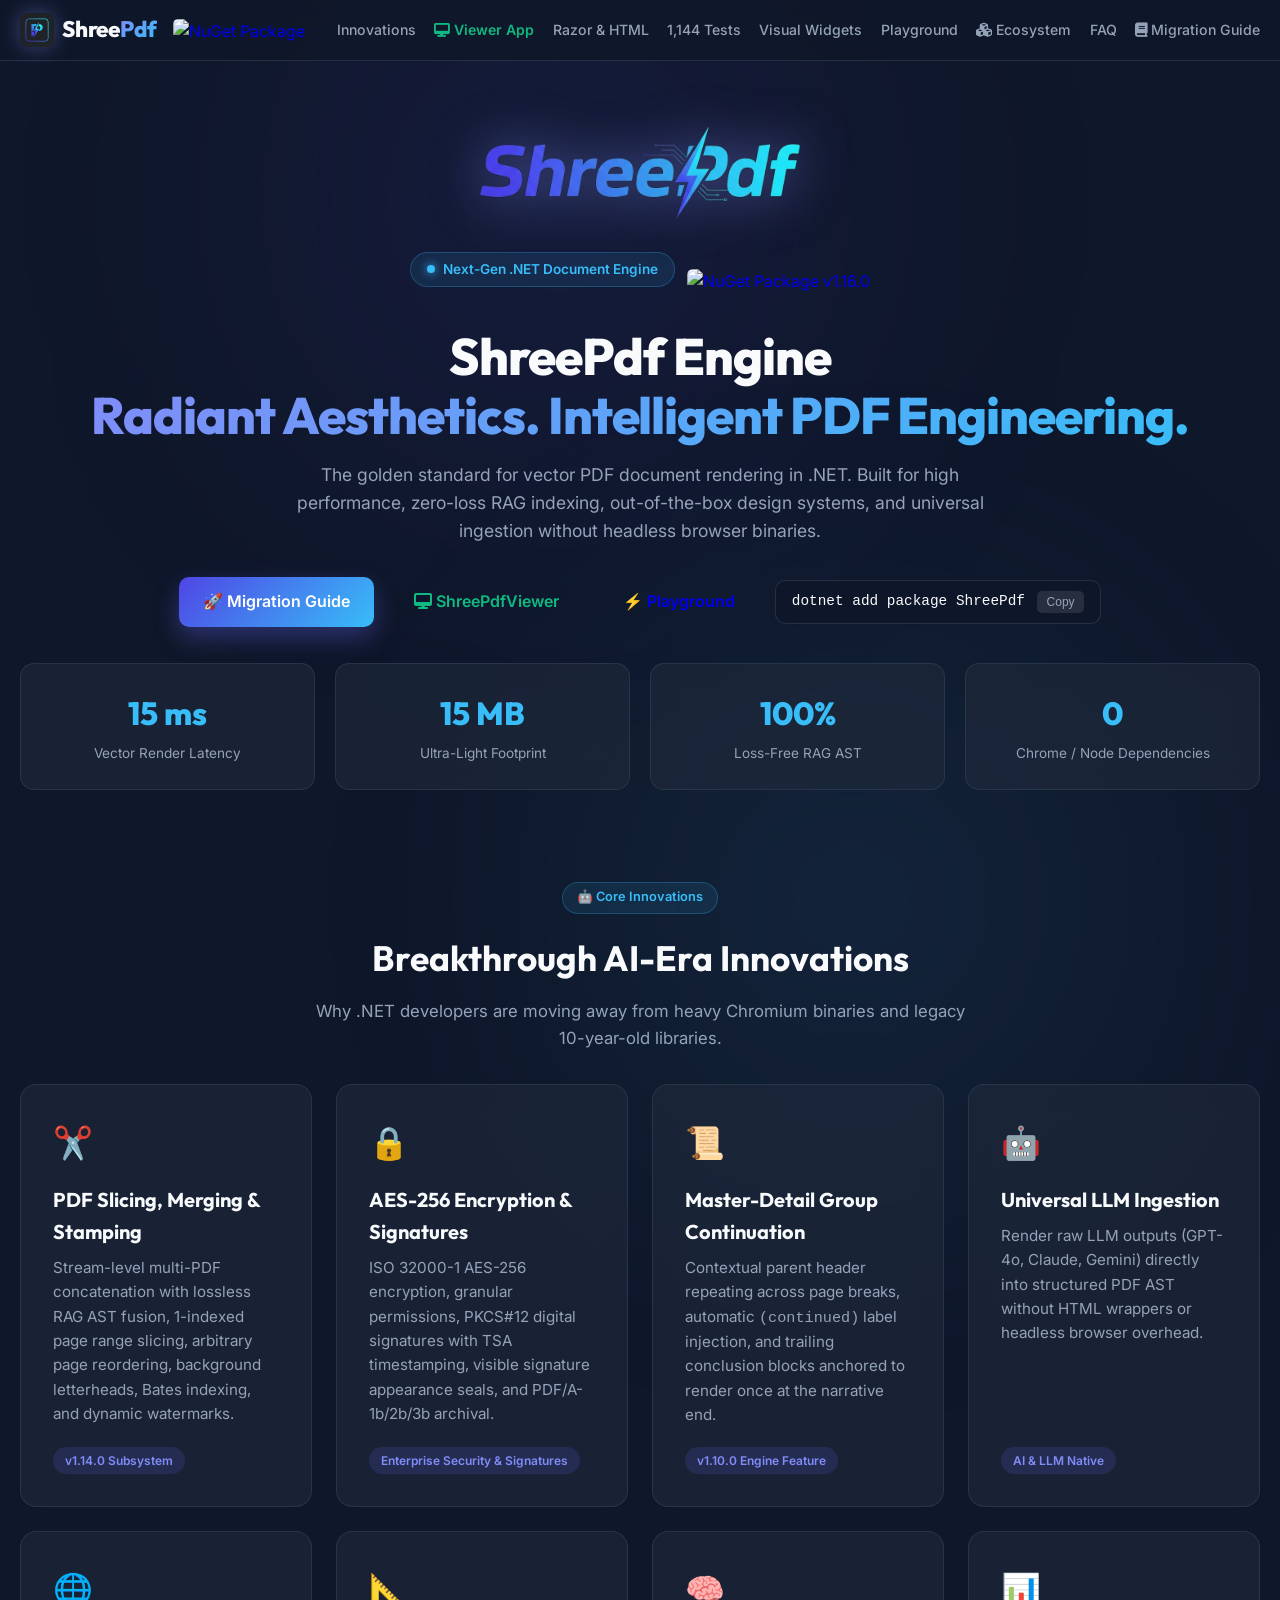
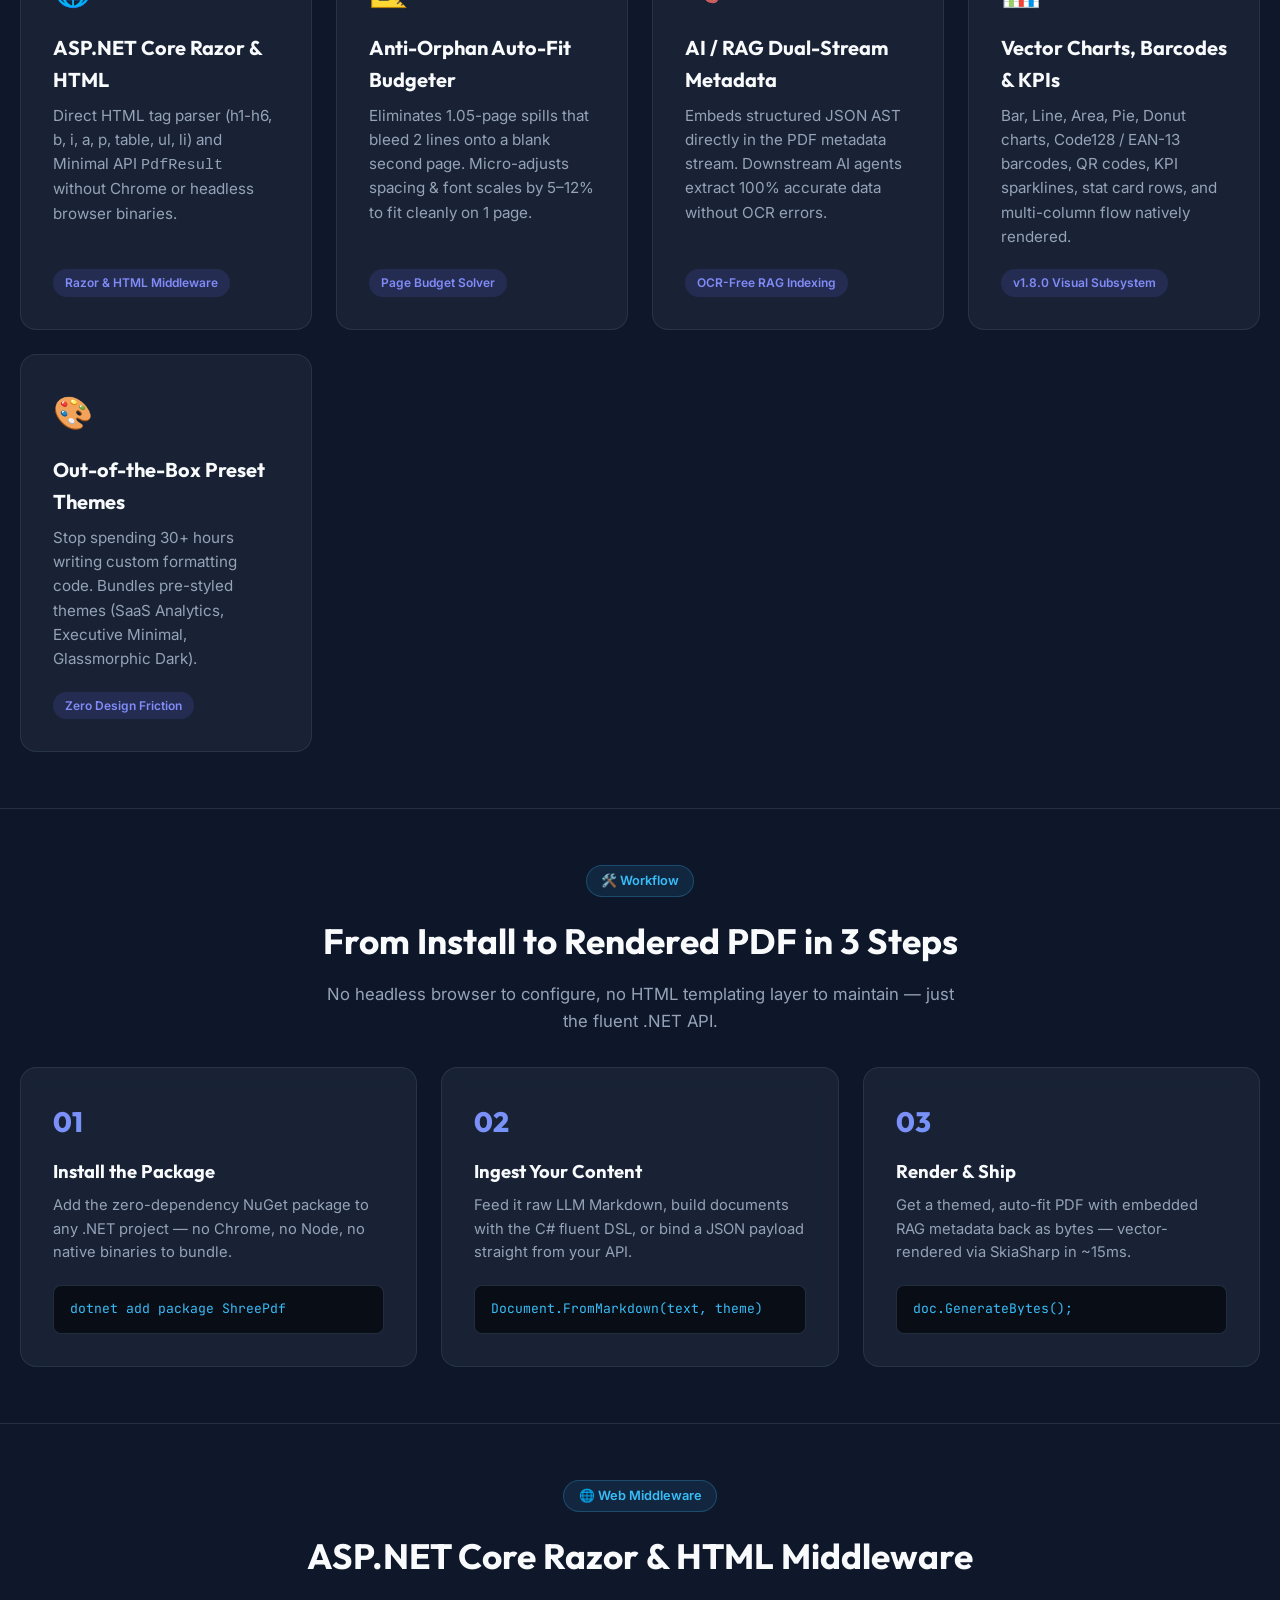
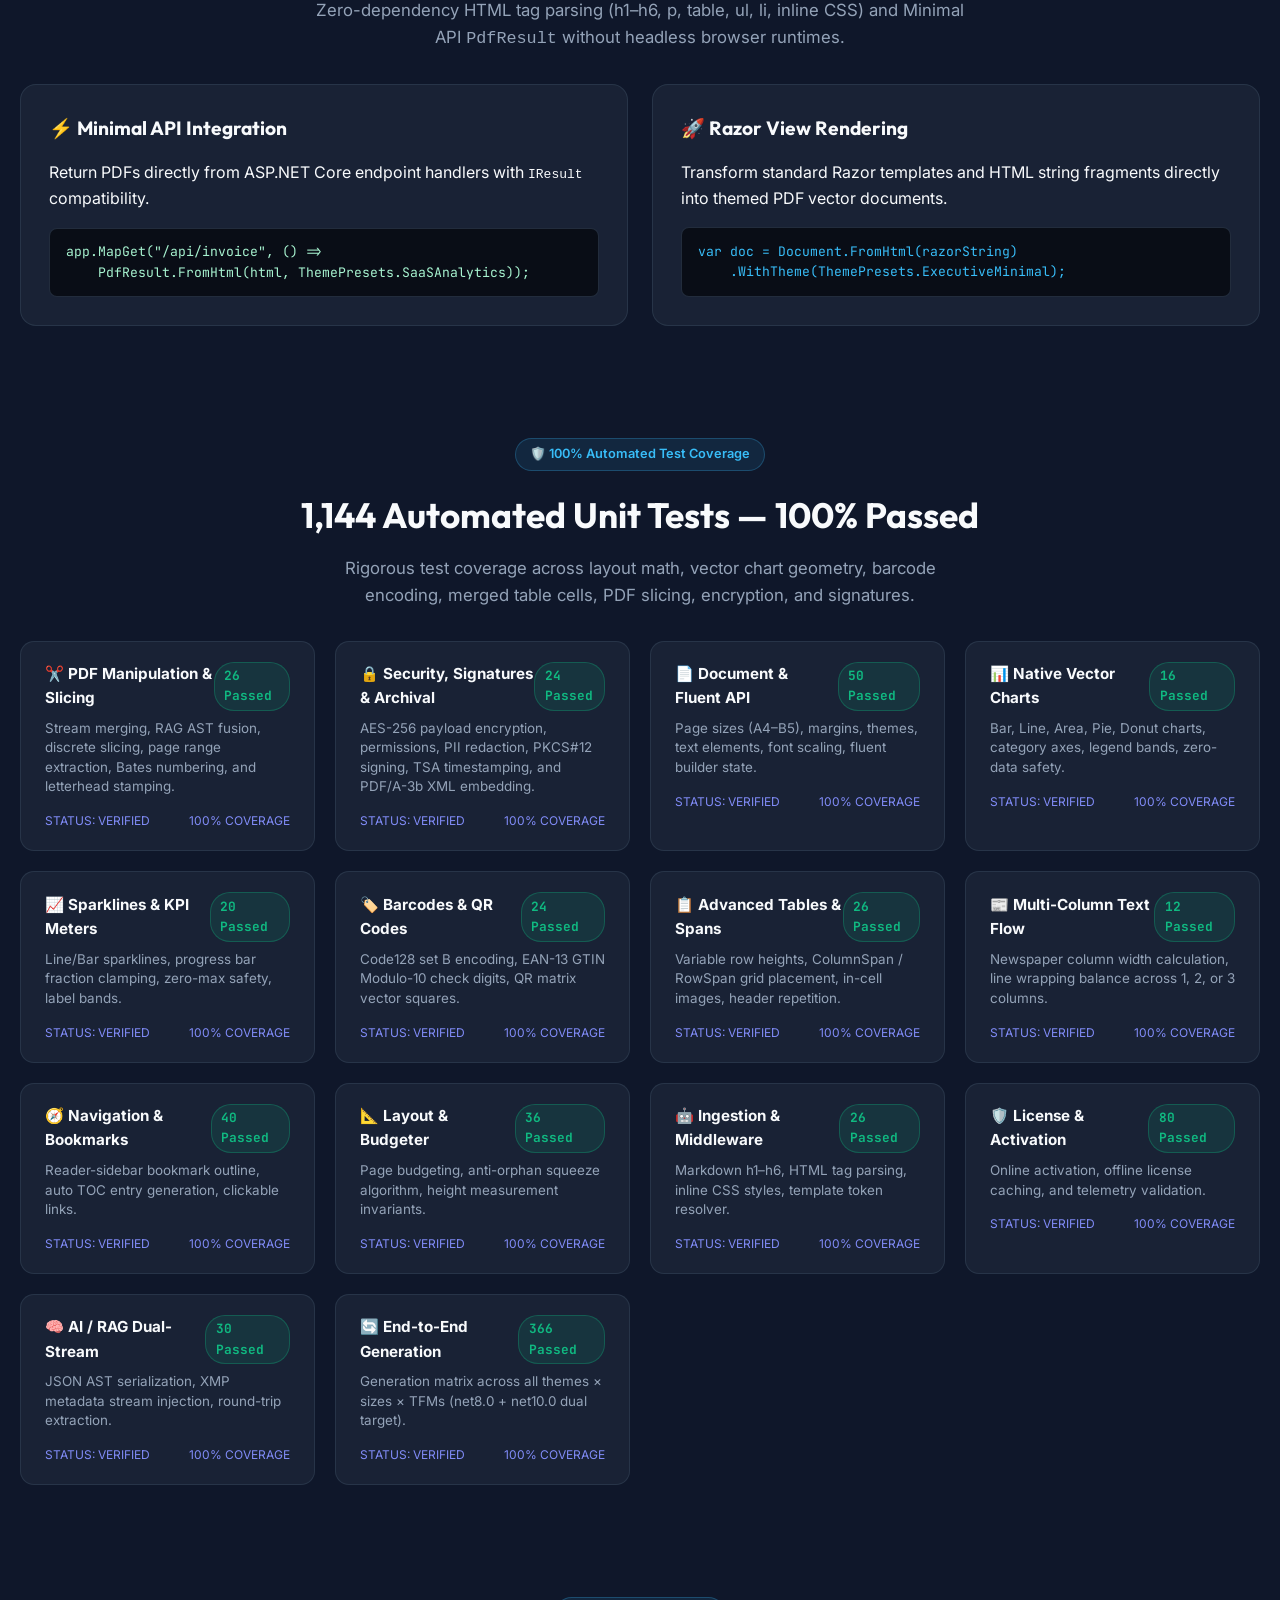
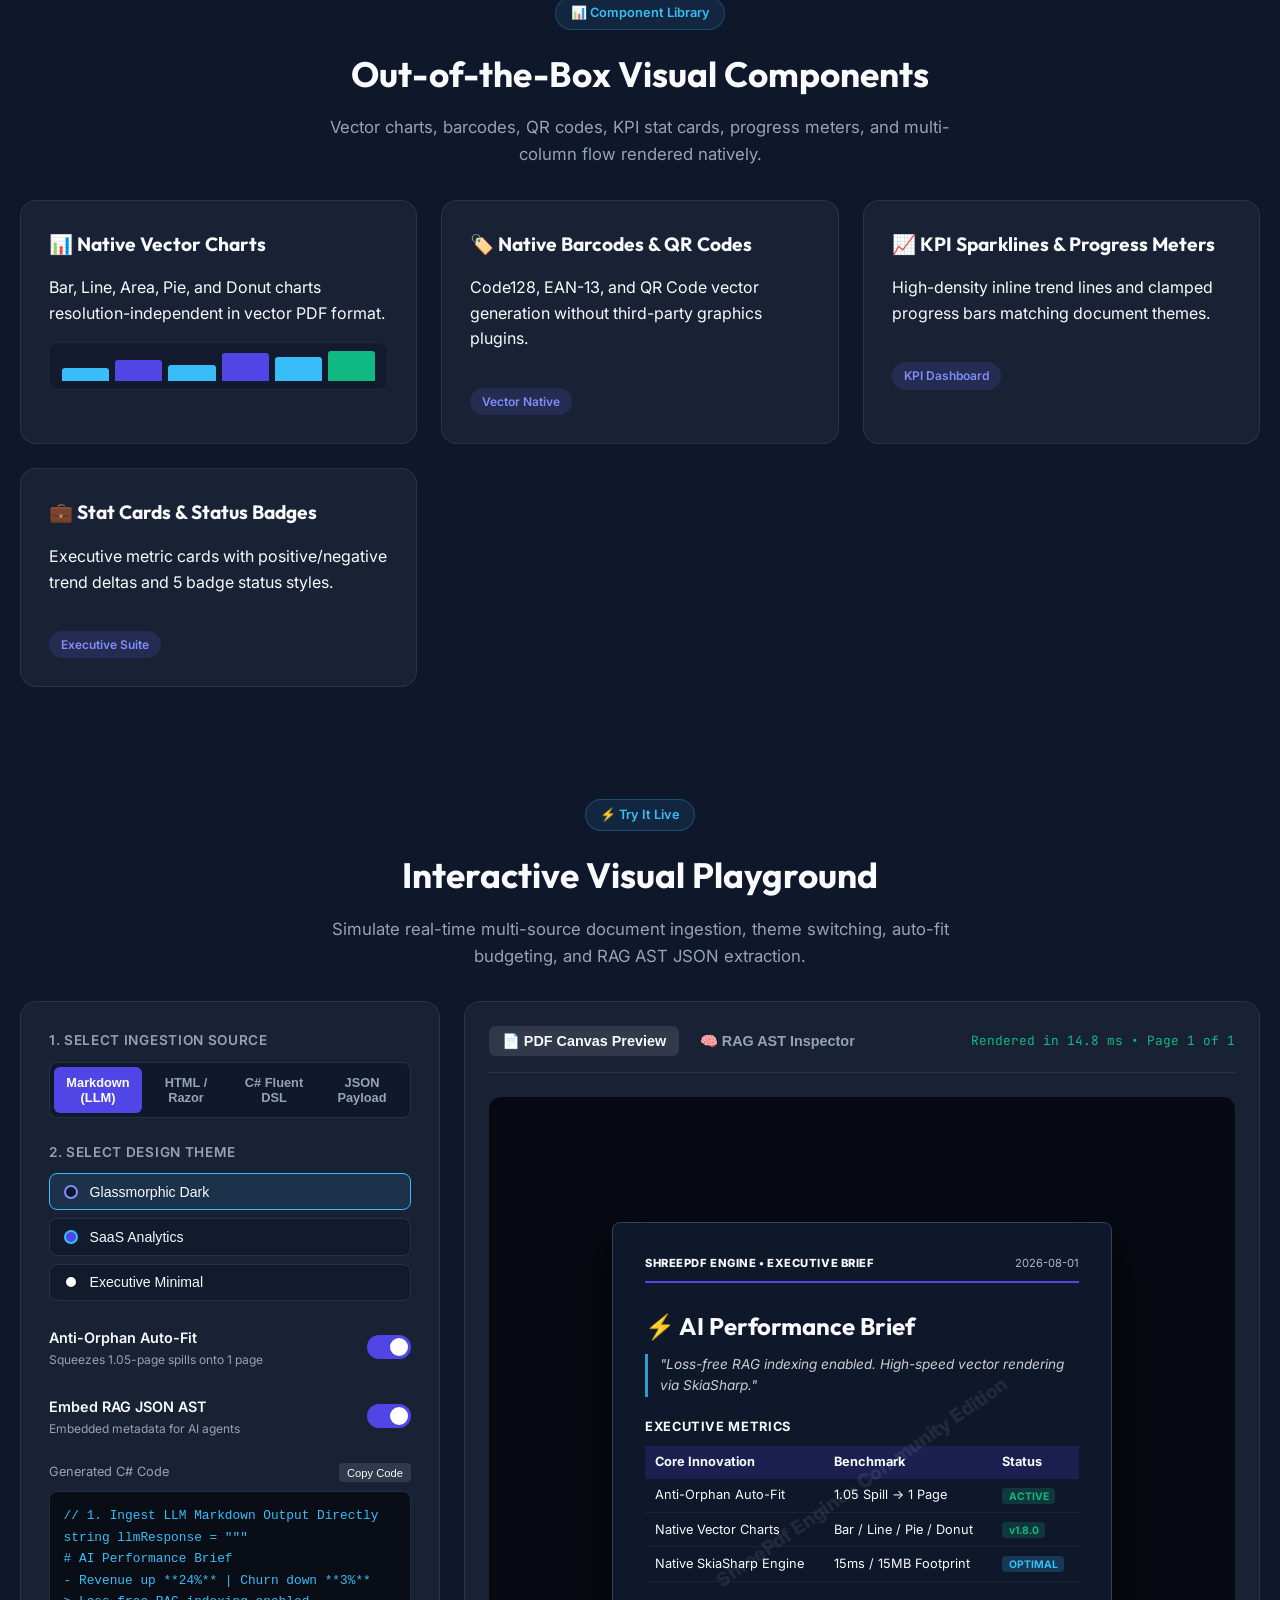
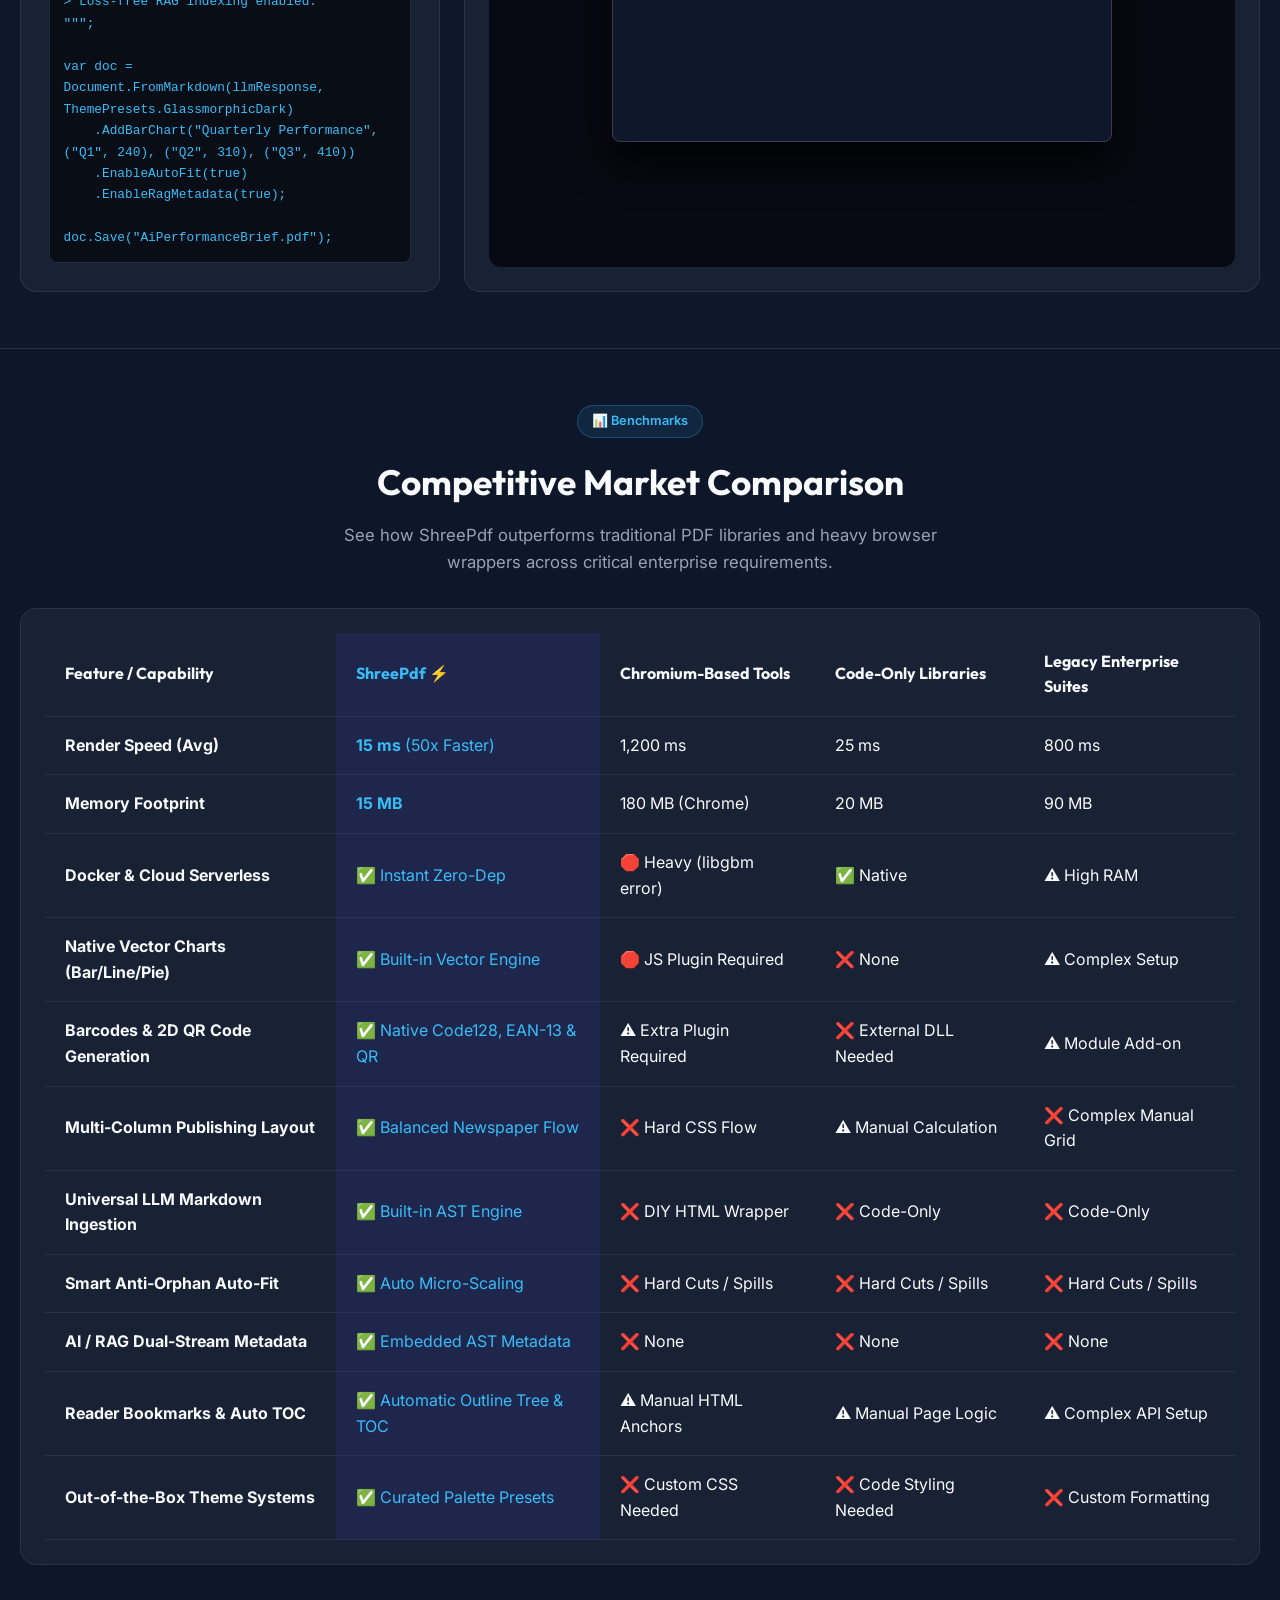
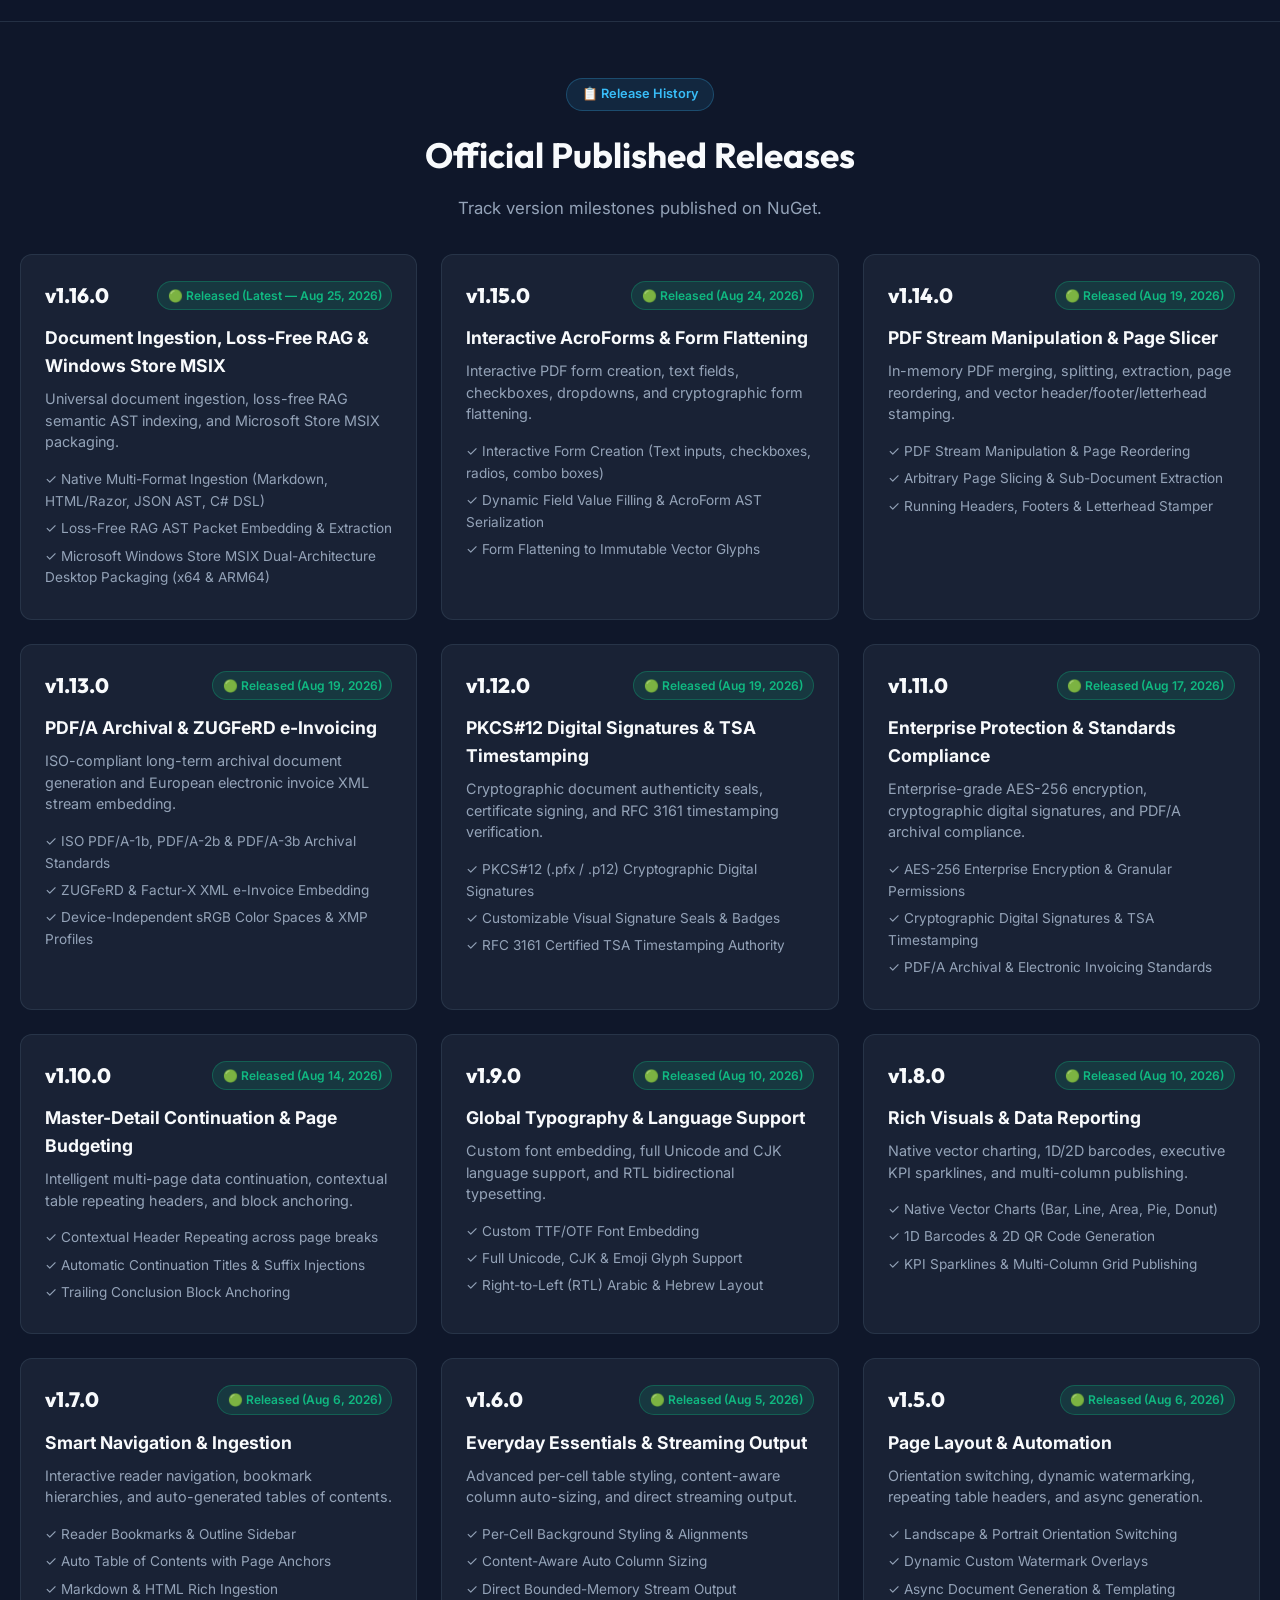
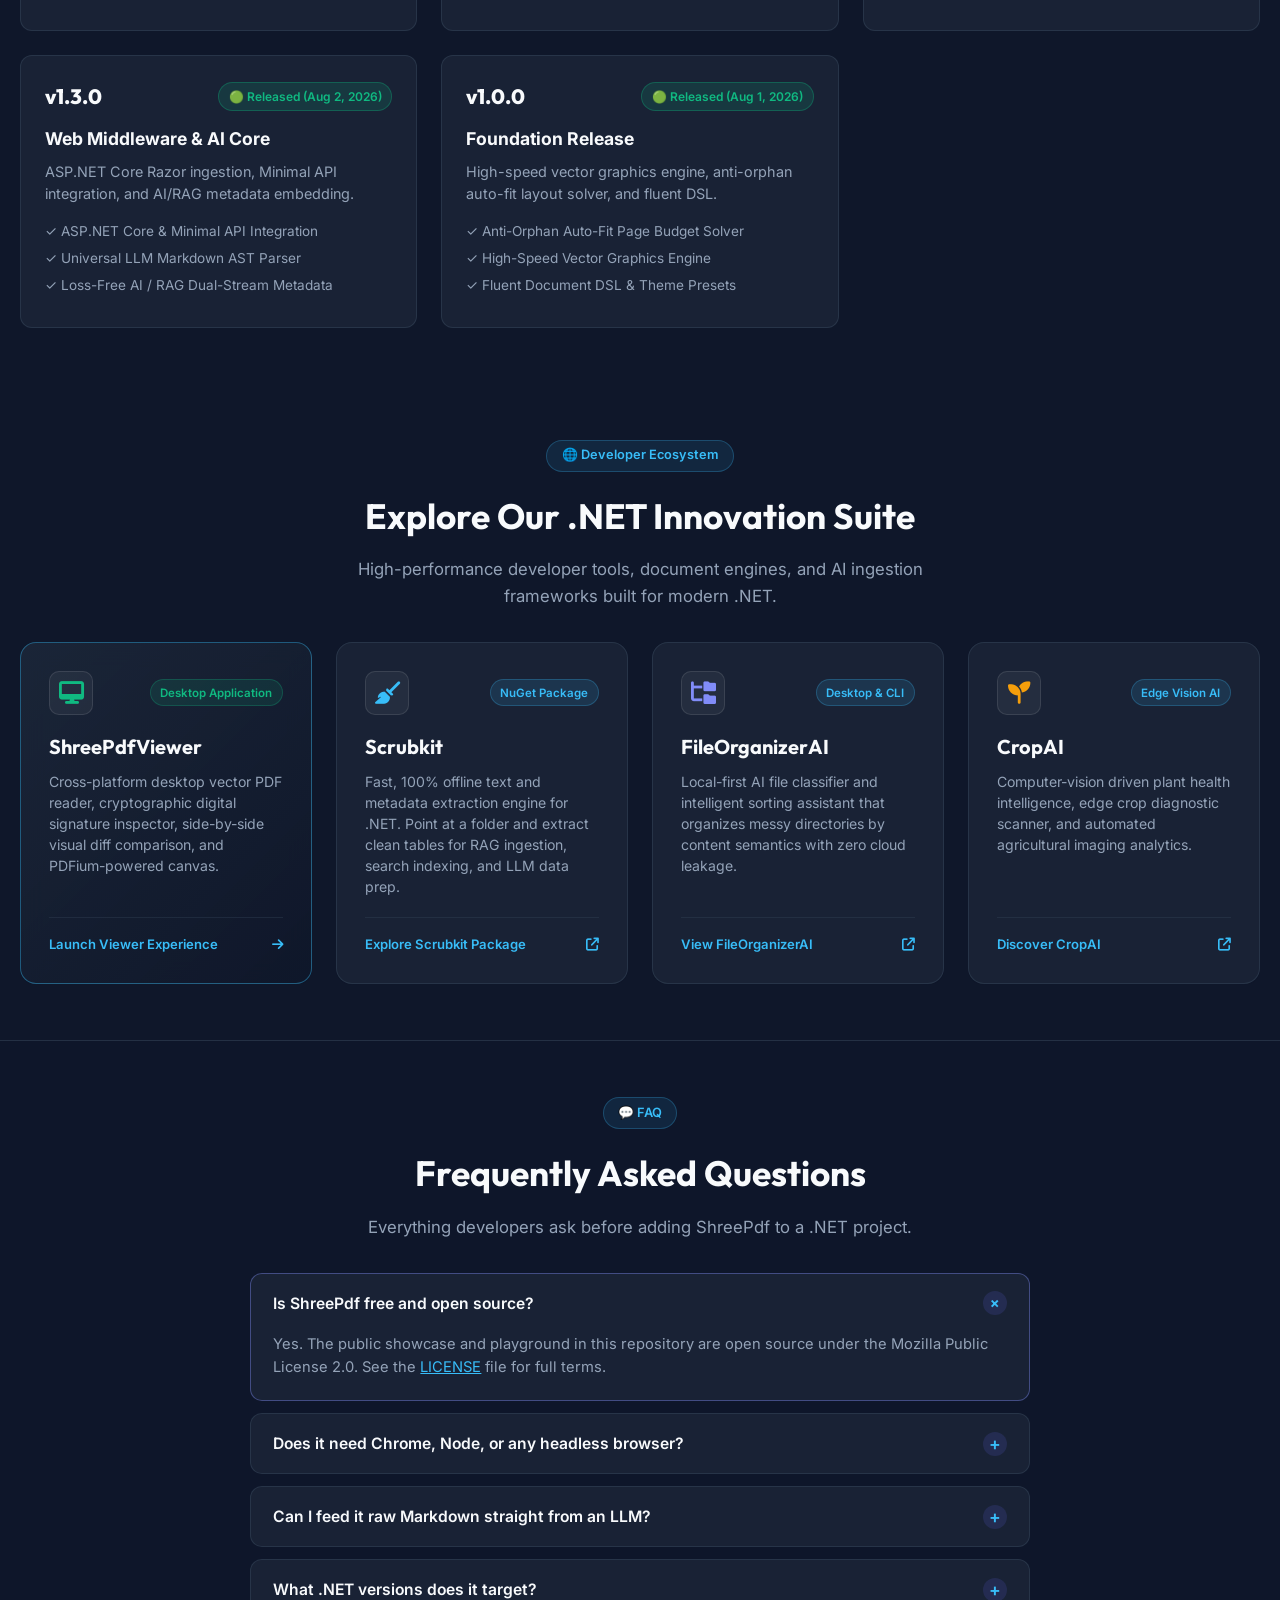
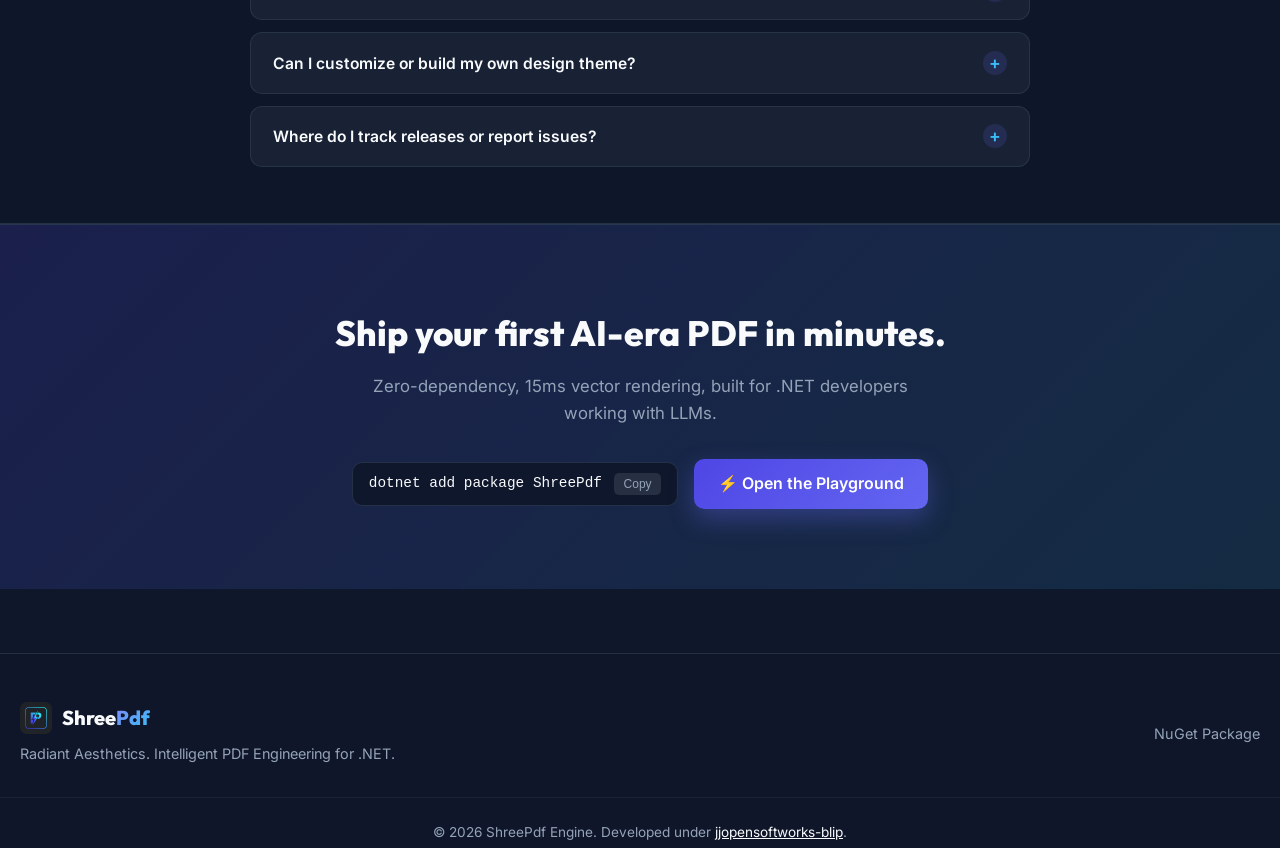
==== index.html @ b4625076 "release(showcase): update public showcase, changelog, and badges to v1.16.0" ====
<!--
  Copyright (c) 2026 jjopensoftworks-blip. All rights reserved.
  ShreePdf Engine - Radiant Aesthetics and Intelligent PDF Engineering for .NET
-->

<!DOCTYPE html>
<html lang="en">
<head>
    <meta charset="UTF-8">
    <meta name="viewport" content="width=device-width, initial-scale=1.0">
    <title>ShreePdf Engine | Radiant Aesthetics. Intelligent PDF Engineering for .NET</title>
    <meta name="description" content="Next-generation .NET PDF Generator library featuring universal Markdown ingestion, anti-orphan auto-fit page budgeting, AI/RAG dual-stream metadata embedding, out-of-the-box design systems, and fast SkiaSharp vector rendering.">
    <meta name="keywords" content="dotnet pdf, csharp pdf, pdf generator c#, skia pdf, markdown to pdf dotnet, invoice generator c#, pdf library .net 8 .net 10, questpdf alternative, itext alternative, pdfsharp alternative, shreepdf">
    <meta name="author" content="JJ OpenSoftworks">
    <link rel="canonical" href="https://jjopensoftworks-blip.github.io/ShreePdfPage/">
    <meta name="google-site-verification" content="google909fa6d2d0d9e6a4">

    <!-- Anti-AI Scraping & Content Protection Directives -->
    <meta name="robots" content="index, follow, max-image-preview:large, max-snippet:-1">
    <meta name="tdm-reservation" content="1">
    <meta name="robots" content="noai, noimageai">

    <!-- Favicon / Brand Icon (official icon mark, matches navbar/footer) -->
    <link rel="icon" type="image/png" href="icon.png">
    <link rel="apple-touch-icon" href="icon.png">
    <meta name="theme-color" content="#0f172a">

    <!-- Social Preview -->
    <meta property="og:title" content="ShreePdf Engine | Intelligent PDF Engineering for .NET">
    <meta property="og:description" content="Zero-dependency .NET PDF library built for the AI era. Markdown ingestion, anti-orphan auto-fit, RAG metadata embedding, SkiaSharp vector rendering.">
    <meta property="og:image" content="https://jjopensoftworks-blip.github.io/ShreePdfPage/logo.png">
    <meta property="og:url" content="https://jjopensoftworks-blip.github.io/ShreePdfPage/">
    <meta property="og:type" content="website">
    <meta name="twitter:card" content="summary_large_image">

    <!-- Structured Data (JSON-LD) for Google Rich Search Results -->
    <script type="application/ld+json">
    {
      "@context": "https://schema.org",
      "@type": "SoftwareApplication",
      "name": "ShreePdf Engine",
      "operatingSystem": ".NET 8.0, .NET 10.0, Windows, Linux, macOS",
      "applicationCategory": "DeveloperApplication",
      "offers": {
        "@type": "Offer",
        "price": "0",
        "priceCurrency": "USD"
      },
      "description": "High-performance .NET PDF generation engine featuring Markdown ingestion, SkiaSharp vector rendering, CJK/RTL typography, AES-256 encryption, and digital signatures.",
      "url": "https://jjopensoftworks-blip.github.io/ShreePdfPage/",
      "author": {
        "@type": "Organization",
        "name": "JJ OpenSoftworks",
        "url": "https://github.com/jjopensoftworks-blip"
      }
    }
    </script>

    <link rel="preconnect" href="https://fonts.googleapis.com">
    <link rel="preconnect" href="https://fonts.gstatic.com" crossorigin>
    <link href="https://fonts.googleapis.com/css2?family=Inter:wght@300;400;500;600;700;800&family=Outfit:wght@400;600;700;800&family=JetBrains+Mono:wght@400;500;600&display=swap" rel="stylesheet">
    <link rel="stylesheet" href="https://cdnjs.cloudflare.com/ajax/libs/font-awesome/6.4.0/css/all.min.css">
    <link rel="stylesheet" href="style.css?v=1.14.0">
</head>
<body>
    <div class="ambient-glow glow-1"></div>
    <div class="ambient-glow glow-2"></div>

    <!-- Navigation Header -->
    <header class="navbar">
        <div class="container nav-container">
            <a href="#" class="brand">
                <img src="icon.png" alt="ShreePdf Icon" class="brand-icon-img">
                <span class="brand-word">Shree<span class="gradient-text">Pdf</span></span>
            </a>
            <a href="https://www.nuget.org/packages/ShreePdf" target="_blank" style="text-decoration: none; display: flex; align-items: center;">
                <img src="https://img.shields.io/nuget/v/ShreePdf?style=for-the-badge&logo=nuget&color=004880&label=NuGet" alt="NuGet Package Version" style="height: 22px; border-radius: 5px;">
            </a>
            <nav class="nav-links">
                <a href="#innovations">Innovations</a>
                <a href="viewer.html" style="color: #10b981; font-weight: 600;"><i class="fa-solid fa-desktop"></i> Viewer App</a>
                <a href="#razor-html">Razor &amp; HTML</a>
                <a href="#qa-matrix">1,144 Tests</a>
                <a href="#widgets">Visual Widgets</a>
                <a href="#playground">Playground</a>
                <a href="#ecosystem"><i class="fa-solid fa-cubes"></i> Ecosystem</a>
                <a href="#faq">FAQ</a>
                <a href="migration.html" style="color: #94a3b8;"><i class="fa-solid fa-book"></i> Migration Guide</a>
            </nav>
        </div>
    </header>

    <!-- Hero Section -->
    <section class="hero">
        <div class="container hero-container">
            <div class="hero-logo-banner">
                <img src="logo.png" alt="ShreePdf Engine Logo" class="hero-logo-img">
            </div>
            <div class="hero-badge-container" style="display: flex; align-items: center; justify-content: center; gap: 0.75rem; margin-bottom: 1rem; flex-wrap: wrap;">
                <div class="hero-badge">
                    <span class="pulse-dot"></span> Next-Gen .NET Document Engine
                </div>
                <a href="https://www.nuget.org/packages/ShreePdf" target="_blank" style="text-decoration: none;">
                    <img src="https://img.shields.io/badge/NuGet-v1.16.0-004880?style=for-the-badge&logo=nuget" alt="NuGet Package v1.16.0" style="height: 28px; border-radius: 6px;">
                </a>
            </div>
            <h1 class="hero-title">
                ShreePdf Engine<br>
                <span class="gradient-text">Radiant Aesthetics. Intelligent PDF Engineering.</span>
            </h1>
            <p class="hero-subtitle">
                The golden standard for vector PDF document rendering in .NET. Built for high performance, zero-loss RAG indexing, out-of-the-box design systems, and universal ingestion without headless browser binaries.
            </p>

            <div class="hero-buttons">
                <a href="migration.html" class="btn btn-primary btn-lg" style="background: linear-gradient(135deg, #4f46e5, #38bdf8);">
                    <span>🚀 Migration Guide</span>
                </a>
                <a href="viewer.html" class="btn btn-secondary btn-lg" style="border-color: rgba(16, 185, 129, 0.4); color: #10b981;">
                    <span><i class="fa-solid fa-desktop"></i> ShreePdfViewer</span>
                </a>
                <a href="#playground" class="btn btn-secondary btn-lg">
                    <span>⚡ Playground</span>
                </a>
                <div class="copy-cmd-box" id="copyCmdBox" onclick="copyNugetCmd(event)">
                    <code>dotnet add package ShreePdf</code>
                    <button class="btn-copy" id="copyBtn">Copy</button>
                </div>
            </div>

            <!-- Hero Metrics Grid -->
            <div class="metrics-grid">
                <div class="metric-card">
                    <div class="metric-val">15 ms</div>
                    <div class="metric-lbl">Vector Render Latency</div>
                </div>
                <div class="metric-card">
                    <div class="metric-val">15 MB</div>
                    <div class="metric-lbl">Ultra-Light Footprint</div>
                </div>
                <div class="metric-card">
                    <div class="metric-val">100%</div>
                    <div class="metric-lbl">Loss-Free RAG AST</div>
                </div>
                <div class="metric-card">
                    <div class="metric-val">0</div>
                    <div class="metric-lbl">Chrome / Node Dependencies</div>
                </div>
            </div>
        </div>
    </section>

    <!-- Core Innovations Section -->
    <section id="innovations" class="section">
        <div class="container">
            <div class="section-header text-center">
                <span class="section-eyebrow">🤖 Core Innovations</span>
                <h2 class="section-title">Breakthrough AI-Era Innovations</h2>
                <p class="section-subtitle">Why .NET developers are moving away from heavy Chromium binaries and legacy 10-year-old libraries.</p>
            </div>

            <div class="features-grid">
                <div class="feature-card">
                    <div class="feature-icon icon-rag">✂️</div>
                    <h3>PDF Slicing, Merging &amp; Stamping</h3>
                    <p>Stream-level multi-PDF concatenation with lossless RAG AST fusion, 1-indexed page range slicing, arbitrary page reordering, background letterheads, Bates indexing, and dynamic watermarks.</p>
                    <div class="feature-tag">v1.14.0 Subsystem</div>
                </div>

                <div class="feature-card">
                    <div class="feature-icon icon-ai">🔒</div>
                    <h3>AES-256 Encryption &amp; Signatures</h3>
                    <p>ISO 32000-1 AES-256 encryption, granular permissions, PKCS#12 digital signatures with TSA timestamping, visible signature appearance seals, and PDF/A-1b/2b/3b archival.</p>
                    <div class="feature-tag">Enterprise Security &amp; Signatures</div>
                </div>

                <div class="feature-card">
                    <div class="feature-icon icon-ai">📜</div>
                    <h3>Master-Detail Group Continuation</h3>
                    <p>Contextual parent header repeating across page breaks, automatic <code>(continued)</code> label injection, and trailing conclusion blocks anchored to render once at the narrative end.</p>
                    <div class="feature-tag">v1.10.0 Engine Feature</div>
                </div>

                <div class="feature-card">
                    <div class="feature-icon icon-ai">🤖</div>
                    <h3>Universal LLM Ingestion</h3>
                    <p>Render raw LLM outputs (GPT-4o, Claude, Gemini) directly into structured PDF AST without HTML wrappers or headless browser overhead.</p>
                    <div class="feature-tag">AI &amp; LLM Native</div>
                </div>

                <div class="feature-card">
                    <div class="feature-icon icon-rag">🌐</div>
                    <h3>ASP.NET Core Razor &amp; HTML</h3>
                    <p>Direct HTML tag parser (h1-h6, b, i, a, p, table, ul, li) and Minimal API <code>PdfResult</code> without Chrome or headless browser binaries.</p>
                    <div class="feature-tag">Razor &amp; HTML Middleware</div>
                </div>

                <div class="feature-card">
                    <div class="feature-icon icon-fit">📐</div>
                    <h3>Anti-Orphan Auto-Fit Budgeter</h3>
                    <p>Eliminates 1.05-page spills that bleed 2 lines onto a blank second page. Micro-adjusts spacing &amp; font scales by 5–12% to fit cleanly on 1 page.</p>
                    <div class="feature-tag">Page Budget Solver</div>
                </div>

                <div class="feature-card">
                    <div class="feature-icon icon-rag">🧠</div>
                    <h3>AI / RAG Dual-Stream Metadata</h3>
                    <p>Embeds structured JSON AST directly in the PDF metadata stream. Downstream AI agents extract 100% accurate data without OCR errors.</p>
                    <div class="feature-tag">OCR-Free RAG Indexing</div>
                </div>

                <div class="feature-card">
                    <div class="feature-icon icon-skia">📊</div>
                    <h3>Vector Charts, Barcodes &amp; KPIs</h3>
                    <p>Bar, Line, Area, Pie, Donut charts, Code128 / EAN-13 barcodes, QR codes, KPI sparklines, stat card rows, and multi-column flow natively rendered.</p>
                    <div class="feature-tag">v1.8.0 Visual Subsystem</div>
                </div>

                <div class="feature-card">
                    <div class="feature-icon icon-skia">🎨</div>
                    <h3>Out-of-the-Box Preset Themes</h3>
                    <p>Stop spending 30+ hours writing custom formatting code. Bundles pre-styled themes (SaaS Analytics, Executive Minimal, Glassmorphic Dark).</p>
                    <div class="feature-tag">Zero Design Friction</div>
                </div>
            </div>
        </div>
    </section>

    <!-- How It Works Section -->
    <section id="how-it-works" class="section section-dark">
        <div class="container">
            <div class="section-header text-center">
                <span class="section-eyebrow">🛠️ Workflow</span>
                <h2 class="section-title">From Install to Rendered PDF in 3 Steps</h2>
                <p class="section-subtitle">No headless browser to configure, no HTML templating layer to maintain — just the fluent .NET API.</p>
            </div>

            <div class="steps-grid">
                <div class="step-card">
                    <div class="step-number">01</div>
                    <h3>Install the Package</h3>
                    <p>Add the zero-dependency NuGet package to any .NET project — no Chrome, no Node, no native binaries to bundle.</p>
                    <code class="step-code">dotnet add package ShreePdf</code>
                </div>
                <div class="step-card">
                    <div class="step-number">02</div>
                    <h3>Ingest Your Content</h3>
                    <p>Feed it raw LLM Markdown, build documents with the C# fluent DSL, or bind a JSON payload straight from your API.</p>
                    <code class="step-code">Document.FromMarkdown(text, theme)</code>
                </div>
                <div class="step-card">
                    <div class="step-number">03</div>
                    <h3>Render &amp; Ship</h3>
                    <p>Get a themed, auto-fit PDF with embedded RAG metadata back as bytes — vector-rendered via SkiaSharp in ~15ms.</p>
                    <code class="step-code">doc.GenerateBytes();</code>
                </div>
            </div>
        </div>
    </section>

    <!-- ASP.NET Core & Razor HTML Middleware Section -->
    <section id="razor-html" class="section">
        <div class="container">
            <div class="section-header text-center">
                <span class="section-eyebrow">🌐 Web Middleware</span>
                <h2 class="section-title">ASP.NET Core Razor &amp; HTML Middleware</h2>
                <p class="section-subtitle">Zero-dependency HTML tag parsing (h1–h6, p, table, ul, li, inline CSS) and Minimal API <code>PdfResult</code> without headless browser runtimes.</p>
            </div>

            <div class="widgets-grid">
                <div class="widget-card">
                    <h3>⚡ Minimal API Integration</h3>
                    <p>Return PDFs directly from ASP.NET Core endpoint handlers with <code>IResult</code> compatibility.</p>
                    <pre class="step-code"><code style="color: #a7f3d0;">app.MapGet("/api/invoice", () => 
    PdfResult.FromHtml(html, ThemePresets.SaaSAnalytics));</code></pre>
                </div>
                <div class="widget-card">
                    <h3>🚀 Razor View Rendering</h3>
                    <p>Transform standard Razor templates and HTML string fragments directly into themed PDF vector documents.</p>
                    <pre class="step-code"><code style="color: #38bdf8;">var doc = Document.FromHtml(razorString)
    .WithTheme(ThemePresets.ExecutiveMinimal);</code></pre>
                </div>
            </div>
        </div>
    </section>

    <!-- QA & 1,144 Unit Test Suite Matrix Section -->
    <section id="qa-matrix" class="section">
        <div class="container">
            <div class="section-header text-center">
                <span class="section-eyebrow">🛡️ 100% Automated Test Coverage</span>
                <h2 class="section-title">1,144 Automated Unit Tests — 100% Passed</h2>
                <p class="section-subtitle">Rigorous test coverage across layout math, vector chart geometry, barcode encoding, merged table cells, PDF slicing, encryption, and signatures.</p>
            </div>

            <div class="qa-grid">
                <div class="qa-card">
                    <div class="qa-header">
                        <span class="qa-icon-title">✂️ PDF Manipulation &amp; Slicing</span>
                        <span class="qa-count-badge">26 Passed</span>
                    </div>
                    <p class="qa-desc">Stream merging, RAG AST fusion, discrete slicing, page range extraction, Bates numbering, and letterhead stamping.</p>
                    <div class="qa-status-row"><span>STATUS: VERIFIED</span><span>100% COVERAGE</span></div>
                </div>

                <div class="qa-card">
                    <div class="qa-header">
                        <span class="qa-icon-title">🔒 Security, Signatures &amp; Archival</span>
                        <span class="qa-count-badge">24 Passed</span>
                    </div>
                    <p class="qa-desc">AES-256 payload encryption, permissions, PII redaction, PKCS#12 signing, TSA timestamping, and PDF/A-3b XML embedding.</p>
                    <div class="qa-status-row"><span>STATUS: VERIFIED</span><span>100% COVERAGE</span></div>
                </div>

                <div class="qa-card">
                    <div class="qa-header">
                        <span class="qa-icon-title">📄 Document &amp; Fluent API</span>
                        <span class="qa-count-badge">50 Passed</span>
                    </div>
                    <p class="qa-desc">Page sizes (A4–B5), margins, themes, text elements, font scaling, fluent builder state.</p>
                    <div class="qa-status-row"><span>STATUS: VERIFIED</span><span>100% COVERAGE</span></div>
                </div>

                <div class="qa-card">
                    <div class="qa-header">
                        <span class="qa-icon-title">📊 Native Vector Charts</span>
                        <span class="qa-count-badge">16 Passed</span>
                    </div>
                    <p class="qa-desc">Bar, Line, Area, Pie, Donut charts, category axes, legend bands, zero-data safety.</p>
                    <div class="qa-status-row"><span>STATUS: VERIFIED</span><span>100% COVERAGE</span></div>
                </div>

                <div class="qa-card">
                    <div class="qa-header">
                        <span class="qa-icon-title">📈 Sparklines &amp; KPI Meters</span>
                        <span class="qa-count-badge">20 Passed</span>
                    </div>
                    <p class="qa-desc">Line/Bar sparklines, progress bar fraction clamping, zero-max safety, label bands.</p>
                    <div class="qa-status-row"><span>STATUS: VERIFIED</span><span>100% COVERAGE</span></div>
                </div>

                <div class="qa-card">
                    <div class="qa-header">
                        <span class="qa-icon-title">🏷️ Barcodes &amp; QR Codes</span>
                        <span class="qa-count-badge">24 Passed</span>
                    </div>
                    <p class="qa-desc">Code128 set B encoding, EAN-13 GTIN Modulo-10 check digits, QR matrix vector squares.</p>
                    <div class="qa-status-row"><span>STATUS: VERIFIED</span><span>100% COVERAGE</span></div>
                </div>

                <div class="qa-card">
                    <div class="qa-header">
                        <span class="qa-icon-title">📋 Advanced Tables &amp; Spans</span>
                        <span class="qa-count-badge">26 Passed</span>
                    </div>
                    <p class="qa-desc">Variable row heights, ColumnSpan / RowSpan grid placement, in-cell images, header repetition.</p>
                    <div class="qa-status-row"><span>STATUS: VERIFIED</span><span>100% COVERAGE</span></div>
                </div>

                <div class="qa-card">
                    <div class="qa-header">
                        <span class="qa-icon-title">📰 Multi-Column Text Flow</span>
                        <span class="qa-count-badge">12 Passed</span>
                    </div>
                    <p class="qa-desc">Newspaper column width calculation, line wrapping balance across 1, 2, or 3 columns.</p>
                    <div class="qa-status-row"><span>STATUS: VERIFIED</span><span>100% COVERAGE</span></div>
                </div>

                <div class="qa-card">
                    <div class="qa-header">
                        <span class="qa-icon-title">🧭 Navigation &amp; Bookmarks</span>
                        <span class="qa-count-badge">40 Passed</span>
                    </div>
                    <p class="qa-desc">Reader-sidebar bookmark outline, auto TOC entry generation, clickable links.</p>
                    <div class="qa-status-row"><span>STATUS: VERIFIED</span><span>100% COVERAGE</span></div>
                </div>

                <div class="qa-card">
                    <div class="qa-header">
                        <span class="qa-icon-title">📐 Layout &amp; Budgeter</span>
                        <span class="qa-count-badge">36 Passed</span>
                    </div>
                    <p class="qa-desc">Page budgeting, anti-orphan squeeze algorithm, height measurement invariants.</p>
                    <div class="qa-status-row"><span>STATUS: VERIFIED</span><span>100% COVERAGE</span></div>
                </div>

                <div class="qa-card">
                    <div class="qa-header">
                        <span class="qa-icon-title">🤖 Ingestion &amp; Middleware</span>
                        <span class="qa-count-badge">26 Passed</span>
                    </div>
                    <p class="qa-desc">Markdown h1–h6, HTML tag parsing, inline CSS styles, template token resolver.</p>
                    <div class="qa-status-row"><span>STATUS: VERIFIED</span><span>100% COVERAGE</span></div>
                </div>

                <div class="qa-card">
                    <div class="qa-header">
                        <span class="qa-icon-title">🛡️ License &amp; Activation</span>
                        <span class="qa-count-badge">80 Passed</span>
                    </div>
                    <p class="qa-desc">Online activation, offline license caching, and telemetry validation.</p>
                    <div class="qa-status-row"><span>STATUS: VERIFIED</span><span>100% COVERAGE</span></div>
                </div>

                <div class="qa-card">
                    <div class="qa-header">
                        <span class="qa-icon-title">🧠 AI / RAG Dual-Stream</span>
                        <span class="qa-count-badge">30 Passed</span>
                    </div>
                    <p class="qa-desc">JSON AST serialization, XMP metadata stream injection, round-trip extraction.</p>
                    <div class="qa-status-row"><span>STATUS: VERIFIED</span><span>100% COVERAGE</span></div>
                </div>

                <div class="qa-card">
                    <div class="qa-header">
                        <span class="qa-icon-title">🔄 End-to-End Generation</span>
                        <span class="qa-count-badge">366 Passed</span>
                    </div>
                    <p class="qa-desc">Generation matrix across all themes × sizes × TFMs (net8.0 + net10.0 dual target).</p>
                    <div class="qa-status-row"><span>STATUS: VERIFIED</span><span>100% COVERAGE</span></div>
                </div>
            </div>
        </div>
    </section>

    <!-- Visual Widgets Section -->
    <section id="widgets" class="section">
        <div class="container">
            <div class="section-header text-center">
                <span class="section-eyebrow">📊 Component Library</span>
                <h2 class="section-title">Out-of-the-Box Visual Components</h2>
                <p class="section-subtitle">Vector charts, barcodes, QR codes, KPI stat cards, progress meters, and multi-column flow rendered natively.</p>
            </div>

            <div class="widgets-grid">
                <div class="widget-card">
                    <h3>📊 Native Vector Charts</h3>
                    <p>Bar, Line, Area, Pie, and Donut charts resolution-independent in vector PDF format.</p>
                    <div class="sparkline-demo">
                        <div class="sparkbar" style="height: 45%; background: var(--accent);"></div>
                        <div class="sparkbar" style="height: 70%; background: var(--primary);"></div>
                        <div class="sparkbar" style="height: 55%; background: var(--accent);"></div>
                        <div class="sparkbar" style="height: 95%; background: var(--primary);"></div>
                        <div class="sparkbar" style="height: 80%; background: var(--accent);"></div>
                        <div class="sparkbar" style="height: 100%; background: var(--success);"></div>
                    </div>
                </div>
                <div class="widget-card">
                    <h3>🏷️ Native Barcodes & QR Codes</h3>
                    <p>Code128, EAN-13, and QR Code vector generation without third-party graphics plugins.</p>
                    <div class="feature-tag" style="align-self: flex-start;">Vector Native</div>
                </div>
                <div class="widget-card">
                    <h3>📈 KPI Sparklines & Progress Meters</h3>
                    <p>High-density inline trend lines and clamped progress bars matching document themes.</p>
                    <div class="feature-tag" style="align-self: flex-start;">KPI Dashboard</div>
                </div>
                <div class="widget-card">
                    <h3>💼 Stat Cards & Status Badges</h3>
                    <p>Executive metric cards with positive/negative trend deltas and 5 badge status styles.</p>
                    <div class="feature-tag" style="align-self: flex-start;">Executive Suite</div>
                </div>
            </div>
        </div>
    </section>

    <!-- Interactive Visual Playground Section -->
    <section id="playground" class="section">
        <div class="container">
            <div class="section-header text-center">
                <span class="section-eyebrow">⚡ Try It Live</span>
                <h2 class="section-title">Interactive Visual Playground</h2>
                <p class="section-subtitle">Simulate real-time multi-source document ingestion, theme switching, auto-fit budgeting, and RAG AST JSON extraction.</p>
            </div>

            <div class="playground-layout">
                <!-- Controls Panel -->
                <div class="pg-controls glass-card">
                    <div class="control-group">
                        <label class="control-label">1. Select Ingestion Source</label>
                        <div class="segmented-control" id="sourceTabs">
                            <button class="seg-btn active" data-source="markdown">Markdown (LLM)</button>
                            <button class="seg-btn" data-source="html">HTML / Razor</button>
                            <button class="seg-btn" data-source="csharp">C# Fluent DSL</button>
                            <button class="seg-btn" data-source="json">JSON Payload</button>
                        </div>
                    </div>

                    <div class="control-group">
                        <label class="control-label">2. Select Design Theme</label>
                        <div class="theme-picker" id="themePicker">
                            <button class="theme-btn active" data-theme="glassdark">
                                <span class="theme-swatch swatch-glassdark"></span>
                                Glassmorphic Dark
                            </button>
                            <button class="theme-btn" data-theme="saas">
                                <span class="theme-swatch swatch-saas"></span>
                                SaaS Analytics
                            </button>
                            <button class="theme-btn" data-theme="minimal">
                                <span class="theme-swatch swatch-minimal"></span>
                                Executive Minimal
                            </button>
                        </div>
                    </div>

                    <div class="control-group">
                        <div class="toggle-row">
                            <div>
                                <label class="toggle-label">Anti-Orphan Auto-Fit</label>
                                <div class="toggle-desc">Squeezes 1.05-page spills onto 1 page</div>
                            </div>
                            <label class="switch">
                                <input type="checkbox" id="autoFitToggle" checked>
                                <span class="slider round"></span>
                            </label>
                        </div>
                    </div>

                    <div class="control-group">
                        <div class="toggle-row">
                            <div>
                                <label class="toggle-label">Embed RAG JSON AST</label>
                                <div class="toggle-desc">Embedded metadata for AI agents</div>
                            </div>
                            <label class="switch">
                                <input type="checkbox" id="ragToggle" checked>
                                <span class="slider round"></span>
                            </label>
                        </div>
                    </div>

                    <div class="code-output-header">
                        <span>Generated C# Code</span>
                        <button class="btn-sm" onclick="copyGeneratedCode()">Copy Code</button>
                    </div>
                    <pre class="code-block"><code id="generatedCode">Document.FromMarkdown(llmText, ThemePresets.GlassmorphicDark).EnableAutoFit(true);</code></pre>
                </div>

                <!-- Preview Canvas Panel -->
                <div class="pg-preview glass-card">
                    <div class="preview-toolbar">
                        <div class="preview-tabs">
                            <button class="prev-tab active" id="tabPdfView" onclick="switchPreviewTab('pdf')">📄 PDF Canvas Preview</button>
                            <button class="prev-tab" id="tabRagView" onclick="switchPreviewTab('rag')">🧠 RAG AST Inspector</button>
                        </div>
                        <div class="preview-status" id="previewStatus">Rendered in 14.8 ms • Page 1 of 1</div>
                    </div>

                    <!-- Visual PDF Simulated Sheet -->
                    <div class="pdf-stage" id="pdfStage">
                        <div class="pdf-paper theme-glassdark" id="pdfPaper">
                            <div class="pdf-header" id="pdfHeader">
                                <div class="pdf-badge">SHREEPDF ENGINE • EXECUTIVE BRIEF</div>
                                <div class="pdf-date">2026-08-01</div>
                            </div>

                            <div class="pdf-body" id="pdfBody">
                                <h1 class="pdf-h1" id="pdfTitle">⚡ AI Performance Brief</h1>
                                <p class="pdf-quote" id="pdfQuote">"Loss-free RAG indexing enabled. High-speed vector rendering via SkiaSharp."</p>

                                <div class="pdf-section-title">EXECUTIVE METRICS</div>
                                <table class="pdf-table" id="pdfTable">
                                    <thead>
                                        <tr>
                                            <th>Core Innovation</th>
                                            <th>Benchmark</th>
                                            <th>Status</th>
                                        </tr>
                                    </thead>
                                    <tbody>
                                        <tr>
                                            <td>Anti-Orphan Auto-Fit</td>
                                            <td>1.05 Spill -> 1 Page</td>
                                            <td><span class="tag tag-success">ACTIVE</span></td>
                                        </tr>
                                        <tr>
                                            <td>AI / RAG Dual Stream</td>
                                            <td>Loss-Free Embedded AST</td>
                                            <td><span class="tag tag-success">ENABLED</span></td>
                                        </tr>
                                        <tr>
                                            <td>Native SkiaSharp Engine</td>
                                            <td>15ms / 15MB Footprint</td>
                                            <td><span class="tag tag-primary">OPTIMAL</span></td>
                                        </tr>
                                    </tbody>
                                </table>

                                <div class="pdf-container-box" id="pdfContainer">
                                    <div class="box-title">CONFIDENTIAL REPORT • SHREEPDF ENGINE 2026</div>
                                    <div class="box-desc">Automated multi-source document ingestion complete. Zero Chrome binary overhead.</div>
                                </div>
                            </div>

                            <div class="pdf-watermark" id="pdfWatermark">ShreePdf Engine • Community Edition</div>
                        </div>
                    </div>

                    <!-- RAG Inspector View -->
                    <div class="rag-stage hidden" id="ragStage">
                        <div class="rag-header">
                            <span class="rag-title">🧠 Embedded RAG AST Stream (XMP Packet)</span>
                            <span class="rag-badge">Loss-Free OCR Alternative</span>
                        </div>
                        <pre class="rag-json-block"><code id="ragJsonCode"></code></pre>
                    </div>
                </div>
            </div>
        </div>
    </section>

    <!-- Competitive Benchmarks Matrix -->
    <section id="benchmarks" class="section section-dark">
        <div class="container">
            <div class="section-header text-center">
                <span class="section-eyebrow">📊 Benchmarks</span>
                <h2 class="section-title">Competitive Market Comparison</h2>
                <p class="section-subtitle">See how ShreePdf outperforms traditional PDF libraries and heavy browser wrappers across critical enterprise requirements.</p>
            </div>

            <div class="table-responsive glass-card">
                <table class="matrix-table">
                    <thead>
                        <tr>
                            <th>Feature / Capability</th>
                            <th class="col-highlight">ShreePdf ⚡</th>
                            <th>Chromium-Based Tools</th>
                            <th>Code-Only Libraries</th>
                            <th>Legacy Enterprise Suites</th>
                        </tr>
                    </thead>
                    <tbody>
                        <tr>
                            <td><strong>Render Speed (Avg)</strong></td>
                            <td class="col-highlight"><strong>15 ms</strong> (50x Faster)</td>
                            <td>1,200 ms</td>
                            <td>25 ms</td>
                            <td>800 ms</td>
                        </tr>
                        <tr>
                            <td><strong>Memory Footprint</strong></td>
                            <td class="col-highlight"><strong>15 MB</strong></td>
                            <td>180 MB (Chrome)</td>
                            <td>20 MB</td>
                            <td>90 MB</td>
                        </tr>
                        <tr>
                            <td><strong>Docker & Cloud Serverless</strong></td>
                            <td class="col-highlight">✅ Instant Zero-Dep</td>
                            <td>🛑 Heavy (libgbm error)</td>
                            <td>✅ Native</td>
                            <td>⚠️ High RAM</td>
                        </tr>
                        <tr>
                            <td><strong>Native Vector Charts (Bar/Line/Pie)</strong></td>
                            <td class="col-highlight">✅ Built-in Vector Engine</td>
                            <td>🛑 JS Plugin Required</td>
                            <td>❌ None</td>
                            <td>⚠️ Complex Setup</td>
                        </tr>
                        <tr>
                            <td><strong>Barcodes & 2D QR Code Generation</strong></td>
                            <td class="col-highlight">✅ Native Code128, EAN-13 & QR</td>
                            <td>⚠️ Extra Plugin Required</td>
                            <td>❌ External DLL Needed</td>
                            <td>⚠️ Module Add-on</td>
                        </tr>
                        <tr>
                            <td><strong>Multi-Column Publishing Layout</strong></td>
                            <td class="col-highlight">✅ Balanced Newspaper Flow</td>
                            <td>❌ Hard CSS Flow</td>
                            <td>⚠️ Manual Calculation</td>
                            <td>❌ Complex Manual Grid</td>
                        </tr>
                        <tr>
                            <td><strong>Universal LLM Markdown Ingestion</strong></td>
                            <td class="col-highlight">✅ Built-in AST Engine</td>
                            <td>❌ DIY HTML Wrapper</td>
                            <td>❌ Code-Only</td>
                            <td>❌ Code-Only</td>
                        </tr>
                        <tr>
                            <td><strong>Smart Anti-Orphan Auto-Fit</strong></td>
                            <td class="col-highlight">✅ Auto Micro-Scaling</td>
                            <td>❌ Hard Cuts / Spills</td>
                            <td>❌ Hard Cuts / Spills</td>
                            <td>❌ Hard Cuts / Spills</td>
                        </tr>
                        <tr>
                            <td><strong>AI / RAG Dual-Stream Metadata</strong></td>
                            <td class="col-highlight">✅ Embedded AST Metadata</td>
                            <td>❌ None</td>
                            <td>❌ None</td>
                            <td>❌ None</td>
                        </tr>
                        <tr>
                            <td><strong>Reader Bookmarks & Auto TOC</strong></td>
                            <td class="col-highlight">✅ Automatic Outline Tree & TOC</td>
                            <td>⚠️ Manual HTML Anchors</td>
                            <td>⚠️ Manual Page Logic</td>
                            <td>⚠️ Complex API Setup</td>
                        </tr>
                        <tr>
                            <td><strong>Out-of-the-Box Theme Systems</strong></td>
                            <td class="col-highlight">✅ Curated Palette Presets</td>
                            <td>❌ Custom CSS Needed</td>
                            <td>❌ Code Styling Needed</td>
                            <td>❌ Custom Formatting</td>
                        </tr>
                    </tbody>
                </table>
            </div>
        </div>
    </section>

    <!-- Changelog & Release Notes Section -->
    <section id="changelog" class="section">
        <div class="container">
            <div class="section-header text-center">
                <span class="section-eyebrow">📋 Release History</span>
                <h2 class="section-title">Official Published Releases</h2>
                <p class="section-subtitle">Track version milestones published on NuGet.</p>
            </div>

            <div class="changelog-grid">
                <div class="changelog-card released">
                    <div class="cl-header">
                        <span class="cl-version">v1.16.0</span>
                        <span class="cl-status badge-released">🟢 Released (Latest — Aug 25, 2026)</span>
                    </div>
                    <h4>Document Ingestion, Loss-Free RAG &amp; Windows Store MSIX</h4>
                    <p class="cl-desc">Universal document ingestion, loss-free RAG semantic AST indexing, and Microsoft Store MSIX packaging.</p>
                    <ul class="cl-list">
                        <li>✓ Native Multi-Format Ingestion (Markdown, HTML/Razor, JSON AST, C# DSL)</li>
                        <li>✓ Loss-Free RAG AST Packet Embedding &amp; Extraction</li>
                        <li>✓ Microsoft Windows Store MSIX Dual-Architecture Desktop Packaging (x64 &amp; ARM64)</li>
                    </ul>
                </div>

                <div class="changelog-card released">
                    <div class="cl-header">
                        <span class="cl-version">v1.15.0</span>
                        <span class="cl-status badge-released">🟢 Released (Aug 24, 2026)</span>
                    </div>
                    <h4>Interactive AcroForms &amp; Form Flattening</h4>
                    <p class="cl-desc">Interactive PDF form creation, text fields, checkboxes, dropdowns, and cryptographic form flattening.</p>
                    <ul class="cl-list">
                        <li>✓ Interactive Form Creation (Text inputs, checkboxes, radios, combo boxes)</li>
                        <li>✓ Dynamic Field Value Filling &amp; AcroForm AST Serialization</li>
                        <li>✓ Form Flattening to Immutable Vector Glyphs</li>
                    </ul>
                </div>

                <div class="changelog-card released">
                    <div class="cl-header">
                        <span class="cl-version">v1.14.0</span>
                        <span class="cl-status badge-released">🟢 Released (Aug 19, 2026)</span>
                    </div>
                    <h4>PDF Stream Manipulation &amp; Page Slicer</h4>
                    <p class="cl-desc">In-memory PDF merging, splitting, extraction, page reordering, and vector header/footer/letterhead stamping.</p>
                    <ul class="cl-list">
                        <li>✓ PDF Stream Manipulation &amp; Page Reordering</li>
                        <li>✓ Arbitrary Page Slicing &amp; Sub-Document Extraction</li>
                        <li>✓ Running Headers, Footers &amp; Letterhead Stamper</li>
                    </ul>
                </div>

                <div class="changelog-card released">
                    <div class="cl-header">
                        <span class="cl-version">v1.13.0</span>
                        <span class="cl-status badge-released">🟢 Released (Aug 19, 2026)</span>
                    </div>
                    <h4>PDF/A Archival &amp; ZUGFeRD e-Invoicing</h4>
                    <p class="cl-desc">ISO-compliant long-term archival document generation and European electronic invoice XML stream embedding.</p>
                    <ul class="cl-list">
                        <li>✓ ISO PDF/A-1b, PDF/A-2b &amp; PDF/A-3b Archival Standards</li>
                        <li>✓ ZUGFeRD &amp; Factur-X XML e-Invoice Embedding</li>
                        <li>✓ Device-Independent sRGB Color Spaces &amp; XMP Profiles</li>
                    </ul>
                </div>

                <div class="changelog-card released">
                    <div class="cl-header">
                        <span class="cl-version">v1.12.0</span>
                        <span class="cl-status badge-released">🟢 Released (Aug 19, 2026)</span>
                    </div>
                    <h4>PKCS#12 Digital Signatures &amp; TSA Timestamping</h4>
                    <p class="cl-desc">Cryptographic document authenticity seals, certificate signing, and RFC 3161 timestamping verification.</p>
                    <ul class="cl-list">
                        <li>✓ PKCS#12 (.pfx / .p12) Cryptographic Digital Signatures</li>
                        <li>✓ Customizable Visual Signature Seals &amp; Badges</li>
                        <li>✓ RFC 3161 Certified TSA Timestamping Authority</li>
                    </ul>
                </div>

                <div class="changelog-card released">
                    <div class="cl-header">
                        <span class="cl-version">v1.11.0</span>
                        <span class="cl-status badge-released">🟢 Released (Aug 17, 2026)</span>
                    </div>
                    <h4>Enterprise Protection &amp; Standards Compliance</h4>
                    <p class="cl-desc">Enterprise-grade AES-256 encryption, cryptographic digital signatures, and PDF/A archival compliance.</p>
                    <ul class="cl-list">
                        <li>✓ AES-256 Enterprise Encryption &amp; Granular Permissions</li>
                        <li>✓ Cryptographic Digital Signatures &amp; TSA Timestamping</li>
                        <li>✓ PDF/A Archival &amp; Electronic Invoicing Standards</li>
                    </ul>
                </div>

                <div class="changelog-card released">
                    <div class="cl-header">
                        <span class="cl-version">v1.10.0</span>
                        <span class="cl-status badge-released">🟢 Released (Aug 14, 2026)</span>
                    </div>
                    <h4>Master-Detail Continuation & Page Budgeting</h4>
                    <p class="cl-desc">Intelligent multi-page data continuation, contextual table repeating headers, and block anchoring.</p>
                    <ul class="cl-list">
                        <li>✓ Contextual Header Repeating across page breaks</li>
                        <li>✓ Automatic Continuation Titles &amp; Suffix Injections</li>
                        <li>✓ Trailing Conclusion Block Anchoring</li>
                    </ul>
                </div>

                <div class="changelog-card released">
                    <div class="cl-header">
                        <span class="cl-version">v1.9.0</span>
                        <span class="cl-status badge-released">🟢 Released (Aug 10, 2026)</span>
                    </div>
                    <h4>Global Typography & Language Support</h4>
                    <p class="cl-desc">Custom font embedding, full Unicode and CJK language support, and RTL bidirectional typesetting.</p>
                    <ul class="cl-list">
                        <li>✓ Custom TTF/OTF Font Embedding</li>
                        <li>✓ Full Unicode, CJK &amp; Emoji Glyph Support</li>
                        <li>✓ Right-to-Left (RTL) Arabic &amp; Hebrew Layout</li>
                    </ul>
                </div>

                <div class="changelog-card released">
                    <div class="cl-header">
                        <span class="cl-version">v1.8.0</span>
                        <span class="cl-status badge-released">🟢 Released (Aug 10, 2026)</span>
                    </div>
                    <h4>Rich Visuals & Data Reporting</h4>
                    <p class="cl-desc">Native vector charting, 1D/2D barcodes, executive KPI sparklines, and multi-column publishing.</p>
                    <ul class="cl-list">
                        <li>✓ Native Vector Charts (Bar, Line, Area, Pie, Donut)</li>
                        <li>✓ 1D Barcodes &amp; 2D QR Code Generation</li>
                        <li>✓ KPI Sparklines &amp; Multi-Column Grid Publishing</li>
                    </ul>
                </div>

                <div class="changelog-card released">
                    <div class="cl-header">
                        <span class="cl-version">v1.7.0</span>
                        <span class="cl-status badge-released">🟢 Released (Aug 6, 2026)</span>
                    </div>
                    <h4>Smart Navigation & Ingestion</h4>
                    <p class="cl-desc">Interactive reader navigation, bookmark hierarchies, and auto-generated tables of contents.</p>
                    <ul class="cl-list">
                        <li>✓ Reader Bookmarks &amp; Outline Sidebar</li>
                        <li>✓ Auto Table of Contents with Page Anchors</li>
                        <li>✓ Markdown &amp; HTML Rich Ingestion</li>
                    </ul>
                </div>

                <div class="changelog-card released">
                    <div class="cl-header">
                        <span class="cl-version">v1.6.0</span>
                        <span class="cl-status badge-released">🟢 Released (Aug 5, 2026)</span>
                    </div>
                    <h4>Everyday Essentials & Streaming Output</h4>
                    <p class="cl-desc">Advanced per-cell table styling, content-aware column auto-sizing, and direct streaming output.</p>
                    <ul class="cl-list">
                        <li>✓ Per-Cell Background Styling &amp; Alignments</li>
                        <li>✓ Content-Aware Auto Column Sizing</li>
                        <li>✓ Direct Bounded-Memory Stream Output</li>
                    </ul>
                </div>

                <div class="changelog-card released">
                    <div class="cl-header">
                        <span class="cl-version">v1.5.0</span>
                        <span class="cl-status badge-released">🟢 Released (Aug 6, 2026)</span>
                    </div>
                    <h4>Page Layout & Automation</h4>
                    <p class="cl-desc">Orientation switching, dynamic watermarking, repeating table headers, and async generation.</p>
                    <ul class="cl-list">
                        <li>✓ Landscape &amp; Portrait Orientation Switching</li>
                        <li>✓ Dynamic Custom Watermark Overlays</li>
                        <li>✓ Async Document Generation &amp; Templating</li>
                    </ul>
                </div>

                <div class="changelog-card released">
                    <div class="cl-header">
                        <span class="cl-version">v1.3.0</span>
                        <span class="cl-status badge-released">🟢 Released (Aug 2, 2026)</span>
                    </div>
                    <h4>Web Middleware & AI Core</h4>
                    <p class="cl-desc">ASP.NET Core Razor ingestion, Minimal API integration, and AI/RAG metadata embedding.</p>
                    <ul class="cl-list">
                        <li>✓ ASP.NET Core &amp; Minimal API Integration</li>
                        <li>✓ Universal LLM Markdown AST Parser</li>
                        <li>✓ Loss-Free AI / RAG Dual-Stream Metadata</li>
                    </ul>
                </div>

                <div class="changelog-card released">
                    <div class="cl-header">
                        <span class="cl-version">v1.0.0</span>
                        <span class="cl-status badge-released">🟢 Released (Aug 1, 2026)</span>
                    </div>
                    <h4>Foundation Release</h4>
                    <p class="cl-desc">High-speed vector graphics engine, anti-orphan auto-fit layout solver, and fluent DSL.</p>
                    <ul class="cl-list">
                        <li>✓ Anti-Orphan Auto-Fit Page Budget Solver</li>
                        <li>✓ High-Speed Vector Graphics Engine</li>
                        <li>✓ Fluent Document DSL &amp; Theme Presets</li>
                    </ul>
                </div>
            </div>
        </div>
    </section>

    <!-- Developer Ecosystem & Cross-Product Suite Section -->
    <section id="ecosystem" class="section">
        <div class="container">
            <div class="section-header text-center">
                <span class="section-eyebrow">🌐 Developer Ecosystem</span>
                <h2 class="section-title">Explore Our .NET Innovation Suite</h2>
                <p class="section-subtitle">High-performance developer tools, document engines, and AI ingestion frameworks built for modern .NET.</p>
            </div>

            <div class="ecosystem-grid">
                <!-- ShreePdfViewer -->
                <a href="viewer.html" class="ecosystem-card featured">
                    <div>
                        <div class="ecosystem-header">
                            <div class="ecosystem-icon" style="color: #10b981;"><i class="fa-solid fa-desktop"></i></div>
                            <span class="ecosystem-badge green">Desktop Application</span>
                        </div>
                        <h3>ShreePdfViewer</h3>
                        <p class="ecosystem-desc">Cross-platform desktop vector PDF reader, cryptographic digital signature inspector, side-by-side visual diff comparison, and PDFium-powered canvas.</p>
                    </div>
                    <div class="ecosystem-footer">
                        <span>Launch Viewer Experience</span>
                        <i class="fa-solid fa-arrow-right"></i>
                    </div>
                </a>

                <!-- Scrubkit -->
                <a href="https://jjopensoftworks-blip.github.io/Scrubkit/" target="_blank" class="ecosystem-card">
                    <div>
                        <div class="ecosystem-header">
                            <div class="ecosystem-icon" style="color: #38bdf8;"><i class="fa-solid fa-broom"></i></div>
                            <span class="ecosystem-badge">NuGet Package</span>
                        </div>
                        <h3>Scrubkit</h3>
                        <p class="ecosystem-desc">Fast, 100% offline text and metadata extraction engine for .NET. Point at a folder and extract clean tables for RAG ingestion, search indexing, and LLM data prep.</p>
                    </div>
                    <div class="ecosystem-footer">
                        <span>Explore Scrubkit Package</span>
                        <i class="fa-solid fa-arrow-up-right-from-square"></i>
                    </div>
                </a>

                <!-- FileOrganizerAI -->
                <a href="https://jjopensoftworks-blip.github.io/FileOrganizerAIPage/" target="_blank" class="ecosystem-card">
                    <div>
                        <div class="ecosystem-header">
                            <div class="ecosystem-icon" style="color: #818cf8;"><i class="fa-solid fa-folder-tree"></i></div>
                            <span class="ecosystem-badge">Desktop &amp; CLI</span>
                        </div>
                        <h3>FileOrganizerAI</h3>
                        <p class="ecosystem-desc">Local-first AI file classifier and intelligent sorting assistant that organizes messy directories by content semantics with zero cloud leakage.</p>
                    </div>
                    <div class="ecosystem-footer">
                        <span>View FileOrganizerAI</span>
                        <i class="fa-solid fa-arrow-up-right-from-square"></i>
                    </div>
                </a>

                <!-- CropAI -->
                <a href="https://jjopensoftworks-blip.github.io/CropAIPage/" target="_blank" class="ecosystem-card">
                    <div>
                        <div class="ecosystem-header">
                            <div class="ecosystem-icon" style="color: #f59e0b;"><i class="fa-solid fa-seedling"></i></div>
                            <span class="ecosystem-badge">Edge Vision AI</span>
                        </div>
                        <h3>CropAI</h3>
                        <p class="ecosystem-desc">Computer-vision driven plant health intelligence, edge crop diagnostic scanner, and automated agricultural imaging analytics.</p>
                    </div>
                    <div class="ecosystem-footer">
                        <span>Discover CropAI</span>
                        <i class="fa-solid fa-arrow-up-right-from-square"></i>
                    </div>
                </a>
            </div>
        </div>
    </section>

    <!-- FAQ Section -->
    <section id="faq" class="section section-dark">
        <div class="container">
            <div class="section-header text-center">
                <span class="section-eyebrow">💬 FAQ</span>
                <h2 class="section-title">Frequently Asked Questions</h2>
                <p class="section-subtitle">Everything developers ask before adding ShreePdf to a .NET project.</p>
            </div>

            <div class="faq-list" id="faqList">
                <div class="faq-item active">
                    <button class="faq-question">
                        <span>Is ShreePdf free and open source?</span>
                        <span class="faq-toggle-icon">+</span>
                    </button>
                    <div class="faq-answer">
                        <p>Yes. The public showcase and playground in this repository are open source under the Mozilla Public License 2.0. See the <a href="LICENSE">LICENSE</a> file for full terms.</p>
                    </div>
                </div>
                <div class="faq-item">
                    <button class="faq-question">
                        <span>Does it need Chrome, Node, or any headless browser?</span>
                        <span class="faq-toggle-icon">+</span>
                    </button>
                    <div class="faq-answer">
                        <p>No. ShreePdf renders vector PDFs natively via SkiaSharp, with zero Chrome or Node dependencies — no <code>libgbm</code> errors, no headless browser binaries to bundle in Docker or Lambda.</p>
                    </div>
                </div>
                <div class="faq-item">
                    <button class="faq-question">
                        <span>Can I feed it raw Markdown straight from an LLM?</span>
                        <span class="faq-toggle-icon">+</span>
                    </button>
                    <div class="faq-answer">
                        <p>Yes. <code>Document.FromMarkdown()</code> ingests raw LLM output (GPT-4o, Claude, Gemini, etc.) directly into a structured PDF AST — no manual HTML wrapping required.</p>
                    </div>
                </div>
                <div class="faq-item">
                    <button class="faq-question">
                        <span>What .NET versions does it target?</span>
                        <span class="faq-toggle-icon">+</span>
                    </button>
                    <div class="faq-answer">
                        <p>ShreePdf ships as a standard NuGet package (<code>dotnet add package ShreePdf</code>) built for modern .NET. Check the NuGet listing for the exact supported target framework versions for each release.</p>
                    </div>
                </div>
                <div class="faq-item">
                    <button class="faq-question">
                        <span>Can I customize or build my own design theme?</span>
                        <span class="faq-toggle-icon">+</span>
                    </button>
                    <div class="faq-answer">
                        <p>Yes. ShreePdf bundles pre-styled themes (Glassmorphic Dark, SaaS Analytics, Executive Minimal) via <code>ThemePresets</code>, and the fluent DSL lets you override colors, spacing, and typography per document.</p>
                    </div>
                </div>
                <div class="faq-item">
                    <button class="faq-question">
                        <span>Where do I track releases or report issues?</span>
                        <span class="faq-toggle-icon">+</span>
                    </button>
                    <div class="faq-answer">
                        <p>Track version milestones in the <a href="#changelog">Changelog</a> section above, or open an issue on the <a href="https://github.com/jjopensoftworks-blip/ShreePdfPage" target="_blank">public showcase repo</a>.</p>
                    </div>
                </div>
            </div>
        </div>
    </section>

    <!-- Final CTA Band -->
    <section class="cta-band">
        <div class="container cta-band-container">
            <h2 class="cta-title">Ship your first AI-era PDF in minutes.</h2>
            <p class="cta-subtitle">Zero-dependency, 15ms vector rendering, built for .NET developers working with LLMs.</p>
            <div class="cta-buttons">
                <div class="copy-cmd-box" onclick="copyNugetCmd(event)">
                    <code>dotnet add package ShreePdf</code>
                    <button class="btn-copy" id="copyBtnCta">Copy</button>
                </div>
                <a href="#playground" class="btn btn-primary btn-lg">
                    <span>⚡ Open the Playground</span>
                </a>
            </div>
        </div>
    </section>

    <!-- Footer -->
    <footer class="footer">
        <div class="container footer-container">
            <div class="footer-brand">
                <div class="footer-brand-row">
                    <img src="icon.png" alt="ShreePdf Icon" class="footer-icon-img">
                    <span class="footer-word">Shree<span class="gradient-text">Pdf</span></span>
                </div>
                <p class="footer-desc">Radiant Aesthetics. Intelligent PDF Engineering for .NET.</p>
            </div>
            <div class="footer-links">
                <a href="https://nuget.org" target="_blank">NuGet Package</a>
            </div>
        </div>
        <div class="footer-bottom">
            &copy; 2026 ShreePdf Engine. Developed under <a href="https://github.com/jjopensoftworks-blip" target="_blank">jjopensoftworks-blip</a>.
        </div>
    </footer>

    <script src="app.js?v=1.14.0"></script>
</body>
</html>
---- style.css ----
/*
 * Copyright (c) 2026 jjopensoftworks-blip. All rights reserved.
 * ShreePdf Engine - Radiant Aesthetics and Intelligent PDF Engineering for .NET
 */

/* Modern Design System - ShreePdf Page */
:root {
    --bg-dark: #0f172a;
    --bg-card: rgba(30, 41, 59, 0.7);
    --bg-card-border: rgba(51, 65, 85, 0.6);
    --primary: #4f46e5;
    --primary-glow: rgba(99, 102, 241, 0.35);
    --accent: #38bdf8;
    --accent-glow: rgba(56, 189, 248, 0.3);
    --text-main: #f8fafc;
    --text-muted: #94a3b8;
    --success: #10b981;
    --font-heading: 'Outfit', -apple-system, sans-serif;
    --font-body: 'Inter', -apple-system, sans-serif;
    --font-code: 'JetBrains Mono', monospace;
}

* {
    box-sizing: border-box;
    margin: 0;
    padding: 0;
    scrollbar-width: thin;
    scrollbar-color: rgba(79, 70, 229, 0.5) rgba(15, 23, 42, 0.8);
}

/* Modern Sleek Scrollbars */
::-webkit-scrollbar {
    width: 6px;
    height: 6px;
}
::-webkit-scrollbar-track {
    background: rgba(15, 23, 42, 0.8);
    border-radius: 4px;
}
::-webkit-scrollbar-thumb {
    background: rgba(79, 70, 229, 0.5);
    border-radius: 4px;
}
::-webkit-scrollbar-thumb:hover {
    background: rgba(99, 102, 241, 0.9);
}

body {
    background-color: var(--bg-dark);
    color: var(--text-main);
    font-family: var(--font-body);
    line-height: 1.6;
    overflow-x: hidden;
}

/* Ambient Glow Overlay */
.ambient-glow {
    position: absolute;
    width: 600px;
    height: 600px;
    border-radius: 50%;
    filter: blur(140px);
    pointer-events: none;
    z-index: 0;
}
.glow-1 {
    top: -100px;
    left: 20%;
    background: radial-gradient(circle, rgba(79, 70, 229, 0.25) 0%, rgba(0,0,0,0) 70%);
}
.glow-2 {
    top: 600px;
    right: 10%;
    background: radial-gradient(circle, rgba(56, 189, 248, 0.2) 0%, rgba(0,0,0,0) 70%);
}

.container {
    width: 100%;
    max-width: 1420px;
    margin: 0 auto;
    padding: 0 1.25rem;
    position: relative;
    z-index: 1;
}

/* Navbar */
.navbar {
    position: sticky;
    top: 0;
    z-index: 100;
    background: rgba(15, 23, 42, 0.88);
    backdrop-filter: blur(16px);
    border-bottom: 1px solid var(--bg-card-border);
    padding: 0.75rem 0;
}
.nav-container {
    display: flex;
    justify-content: space-between;
    align-items: center;
    gap: 1rem;
}
.brand {
    display: flex;
    align-items: center;
    gap: 0.5rem;
    text-decoration: none;
    color: var(--text-main);
    font-family: var(--font-heading);
    font-size: 1.4rem;
    font-weight: 800;
}
.brand-icon {
    background: linear-gradient(135deg, var(--primary), var(--accent));
    width: 34px;
    height: 34px;
    border-radius: 8px;
    display: flex;
    align-items: center;
    justify-content: center;
    font-size: 1.1rem;
    box-shadow: 0 4px 12px var(--primary-glow);
}
.brand-highlight {
    color: var(--accent);
}
.badge-v1 {
    background: rgba(99, 102, 241, 0.15);
    color: #818cf8;
    border: 1px solid rgba(129, 140, 248, 0.3);
    font-size: 0.72rem;
    padding: 0.2rem 0.5rem;
    border-radius: 20px;
    margin-left: 0.5rem;
}

/* Official Logo Mark: real brand assets (icon.png / logo.png).
   Icon-only badge is used at compact sizes (navbar, footer, favicon);
   the full wordmark (logo.png) is reserved for the large hero banner. */
.brand-icon-img {
    width: 34px;
    height: 34px;
    object-fit: contain;
    border-radius: 8px;
    flex-shrink: 0;
    filter: drop-shadow(0 0 10px rgba(129, 140, 248, 0.4));
    transition: transform 0.3s ease;
}
.brand:hover .brand-icon-img {
    transform: scale(1.05);
}
.brand-word {
    font-family: var(--font-heading);
    font-weight: 800;
    font-size: 1.4rem;
    letter-spacing: -0.01em;
}

.hero-logo-banner {
    margin-bottom: 1.5rem;
    display: flex;
    align-items: center;
    justify-content: center;
}
.hero-logo-img {
    width: 100%;
    max-width: 340px;
    height: auto;
    filter: drop-shadow(0 0 25px rgba(129, 140, 248, 0.5));
    transition: transform 0.3s ease;
}
.hero-logo-img:hover {
    transform: scale(1.03);
}

.footer-brand-row {
    display: flex;
    align-items: center;
    gap: 0.6rem;
    margin-bottom: 0.5rem;
}
.footer-icon-img {
    width: 32px;
    height: 32px;
    object-fit: contain;
    border-radius: 7px;
}
.footer-word {
    font-family: var(--font-heading);
    font-weight: 800;
    font-size: 1.25rem;
}

/* Section Eyebrow: consistent kicker label above every section title */
.section-eyebrow {
    display: inline-flex;
    align-items: center;
    gap: 0.4rem;
    background: rgba(56, 189, 248, 0.1);
    color: var(--accent);
    border: 1px solid rgba(56, 189, 248, 0.25);
    padding: 0.3rem 0.9rem;
    border-radius: 30px;
    font-size: 0.8rem;
    font-weight: 600;
    margin-bottom: 1rem;
}

.nav-links {
    display: flex;
    align-items: center;
    gap: 1.15rem;
    white-space: nowrap;
    flex-wrap: nowrap;
}
.nav-links a {
    color: var(--text-muted);
    text-decoration: none;
    font-weight: 500;
    font-size: 0.88rem;
    transition: color 0.2s;
    white-space: nowrap;
}
.nav-links a:hover {
    color: var(--text-main);
}
.btn-nav {
    display: flex;
    align-items: center;
    gap: 0.5rem;
    background: rgba(255, 255, 255, 0.05);
    border: 1px solid var(--bg-card-border);
    color: var(--text-main) !important;
    padding: 0.4rem 0.85rem;
    border-radius: 8px;
    font-size: 0.85rem;
    transition: all 0.2s;
    white-space: nowrap;
}
.btn-nav:hover {
    background: rgba(255, 255, 255, 0.1);
    border-color: var(--accent);
}

/* Hero Section */
.hero {
    padding: 3.5rem 0 2.25rem;
    text-align: center;
}
.hero-badge {
    display: inline-flex;
    align-items: center;
    gap: 0.5rem;
    background: rgba(56, 189, 248, 0.1);
    color: var(--accent);
    border: 1px solid rgba(56, 189, 248, 0.25);
    padding: 0.35rem 1rem;
    border-radius: 30px;
    font-size: 0.85rem;
    font-weight: 600;
    margin-bottom: 1.5rem;
}
.pulse-dot {
    width: 8px;
    height: 8px;
    background: var(--accent);
    border-radius: 50%;
    box-shadow: 0 0 10px var(--accent);
    animation: pulse 2s infinite;
}
@keyframes pulse {
    0% { opacity: 0.4; }
    50% { opacity: 1; }
    100% { opacity: 0.4; }
}
.hero-title {
    font-family: var(--font-heading);
    font-size: 3.2rem;
    font-weight: 800;
    line-height: 1.15;
    letter-spacing: -0.02em;
    margin-bottom: 1rem;
}
.gradient-text {
    background: linear-gradient(135deg, #818cf8 0%, #38bdf8 100%);
    -webkit-background-clip: text;
    -webkit-text-fill-color: transparent;
}
.hero-subtitle {
    font-size: 1.1rem;
    color: var(--text-muted);
    max-width: 750px;
    margin: 0 auto 2rem;
}
.hero-buttons {
    display: flex;
    align-items: center;
    justify-content: center;
    gap: 1rem;
    flex-wrap: wrap;
    margin-bottom: 2.25rem;
}
.btn {
    display: inline-flex;
    align-items: center;
    justify-content: center;
    padding: 0.75rem 1.5rem;
    border-radius: 10px;
    font-weight: 600;
    text-decoration: none;
    cursor: pointer;
    transition: all 0.2s;
}
.btn-primary {
    background: linear-gradient(135deg, var(--primary), #6366f1);
    color: white;
    box-shadow: 0 10px 25px var(--primary-glow);
    border: none;
}
.btn-primary:hover {
    transform: translateY(-2px);
    box-shadow: 0 14px 30px var(--primary-glow);
}
.copy-cmd-box {
    display: flex;
    align-items: center;
    gap: 0.75rem;
    background: rgba(15, 23, 42, 0.9);
    border: 1px solid var(--bg-card-border);
    padding: 0.6rem 1rem;
    border-radius: 10px;
    font-family: var(--font-code);
    font-size: 0.9rem;
    cursor: pointer;
}
.btn-copy {
    background: rgba(255, 255, 255, 0.1);
    border: none;
    color: var(--text-muted);
    padding: 0.25rem 0.6rem;
    border-radius: 5px;
    font-size: 0.75rem;
    cursor: pointer;
}
.btn-copy:hover {
    background: var(--primary);
    color: white;
}

/* Metrics Grid */
.metrics-grid {
    display: grid;
    grid-template-columns: repeat(auto-fit, minmax(200px, 1fr));
    gap: 1.25rem;
    margin-top: 2rem;
}
.metric-card {
    background: var(--bg-card);
    backdrop-filter: blur(12px);
    border: 1px solid var(--bg-card-border);
    padding: 1.5rem;
    border-radius: 14px;
    text-align: center;
}
.metric-val {
    font-family: var(--font-heading);
    font-size: 2rem;
    font-weight: 800;
    color: var(--accent);
}
.metric-lbl {
    font-size: 0.85rem;
    color: var(--text-muted);
    margin-top: 0.25rem;
}

/* Section Styling */
.section {
    padding: 3.5rem 0;
}
.section-dark {
    background: rgba(15, 23, 42, 0.5);
    border-top: 1px solid var(--bg-card-border);
    border-bottom: 1px solid var(--bg-card-border);
}
.section-header {
    margin-bottom: 2rem;
}
.text-center { text-align: center; }
.section-title {
    font-family: var(--font-heading);
    font-size: 2.2rem;
    font-weight: 700;
    margin-bottom: 0.75rem;
}
.section-subtitle {
    color: var(--text-muted);
    font-size: 1.05rem;
    max-width: 650px;
    margin: 0 auto;
}

/* Features Grid */
.features-grid {
    display: grid;
    grid-template-columns: repeat(auto-fit, minmax(260px, 1fr));
    gap: 1.5rem;
}
.feature-card {
    background: var(--bg-card);
    border: 1px solid var(--bg-card-border);
    backdrop-filter: blur(12px);
    padding: 2rem;
    border-radius: 16px;
    transition: all 0.3s ease;
    display: flex;
    flex-direction: column;
}
.feature-card:hover {
    transform: translateY(-4px);
    border-color: var(--primary);
    box-shadow: 0 12px 30px rgba(0,0,0,0.4);
}
.feature-icon {
    font-size: 2rem;
    margin-bottom: 1rem;
}
.feature-card h3 {
    font-family: var(--font-heading);
    font-size: 1.25rem;
    margin-bottom: 0.5rem;
}
.feature-card p {
    color: var(--text-muted);
    font-size: 0.95rem;
    flex-grow: 1;
}
.feature-tag {
    align-self: flex-start;
    background: rgba(99, 102, 241, 0.15);
    color: #818cf8;
    font-size: 0.75rem;
    font-weight: 600;
    padding: 0.25rem 0.75rem;
    border-radius: 20px;
    margin-top: 1.25rem;
}

/* Glass Card */
.glass-card {
    background: var(--bg-card);
    border: 1px solid var(--bg-card-border);
    backdrop-filter: blur(16px);
    border-radius: 16px;
}

/* Playground Layout */
.playground-layout {
    display: grid;
    grid-template-columns: 420px 1fr;
    gap: 1.5rem;
    margin-top: 1rem;
}
.pg-controls {
    padding: 1.75rem;
}
.control-group {
    margin-bottom: 1.5rem;
}
.control-label {
    display: block;
    font-size: 0.85rem;
    font-weight: 600;
    color: var(--text-muted);
    text-transform: uppercase;
    letter-spacing: 0.05em;
    margin-bottom: 0.6rem;
}
.segmented-control {
    display: flex;
    background: rgba(15, 23, 42, 0.8);
    padding: 4px;
    border-radius: 8px;
    border: 1px solid var(--bg-card-border);
}
.seg-btn {
    flex: 1;
    background: none;
    border: none;
    color: var(--text-muted);
    padding: 0.5rem 0.25rem;
    font-size: 0.8rem;
    font-weight: 600;
    border-radius: 6px;
    cursor: pointer;
    transition: all 0.2s;
}
.seg-btn.active {
    background: var(--primary);
    color: white;
}

/* Theme Picker */
.theme-picker {
    display: flex;
    flex-direction: column;
    gap: 0.5rem;
}
.theme-btn {
    display: flex;
    align-items: center;
    gap: 0.75rem;
    background: rgba(15, 23, 42, 0.6);
    border: 1px solid var(--bg-card-border);
    color: var(--text-main);
    padding: 0.6rem 0.85rem;
    border-radius: 8px;
    font-size: 0.88rem;
    cursor: pointer;
    transition: all 0.2s;
}
.theme-btn.active {
    border-color: var(--accent);
    background: rgba(56, 189, 248, 0.1);
}
.theme-swatch {
    width: 14px;
    height: 14px;
    border-radius: 50%;
}
.swatch-glassdark { background: #0f172a; border: 2px solid #818cf8; }
.swatch-saas { background: #4f46e5; border: 2px solid #38bdf8; }
.swatch-minimal { background: #ffffff; border: 2px solid #0f172a; }

/* Toggle Switch */
.toggle-row {
    display: flex;
    justify-content: space-between;
    align-items: center;
}
.toggle-label {
    font-weight: 600;
    font-size: 0.9rem;
}
.toggle-desc {
    font-size: 0.75rem;
    color: var(--text-muted);
}
.switch {
    position: relative;
    display: inline-block;
    width: 44px;
    height: 24px;
}
.switch input { opacity: 0; width: 0; height: 0; }
.slider {
    position: absolute;
    cursor: pointer;
    top: 0; left: 0; right: 0; bottom: 0;
    background-color: #334155;
    transition: .3s;
    border-radius: 24px;
}
.slider:before {
    position: absolute;
    content: "";
    height: 18px;
    width: 18px;
    left: 3px;
    bottom: 3px;
    background-color: white;
    transition: .3s;
    border-radius: 50%;
}
input:checked + .slider { background-color: var(--primary); }
input:checked + .slider:before { transform: translateX(20px); }

.code-output-header {
    display: flex;
    justify-content: space-between;
    align-items: center;
    font-size: 0.8rem;
    color: var(--text-muted);
    margin-bottom: 0.5rem;
    margin-top: 1.5rem;
}
.btn-sm {
    background: rgba(255, 255, 255, 0.1);
    border: none;
    color: var(--text-main);
    padding: 0.2rem 0.5rem;
    border-radius: 4px;
    font-size: 0.7rem;
    cursor: pointer;
}
.code-block {
    background: #090d16;
    border: 1px solid var(--bg-card-border);
    padding: 0.85rem;
    border-radius: 8px;
    font-family: var(--font-code);
    font-size: 0.8rem;
    color: #38bdf8;
    white-space: pre-wrap;
    overflow-x: auto;
}

/* Playground Preview Stage */
.pg-preview {
    padding: 1.5rem;
    display: flex;
    flex-direction: column;
}
.preview-toolbar {
    display: flex;
    justify-content: space-between;
    align-items: center;
    border-bottom: 1px solid var(--bg-card-border);
    padding-bottom: 1rem;
    margin-bottom: 1.5rem;
}
.preview-tabs {
    display: flex;
    gap: 0.5rem;
}
.prev-tab {
    background: none;
    border: none;
    color: var(--text-muted);
    font-size: 0.9rem;
    font-weight: 600;
    padding: 0.4rem 0.8rem;
    border-radius: 6px;
    cursor: pointer;
}
.prev-tab.active {
    background: rgba(255, 255, 255, 0.1);
    color: var(--text-main);
}
.preview-status {
    font-size: 0.8rem;
    color: var(--success);
    font-family: var(--font-code);
}

/* Simulated PDF Sheet */
.pdf-stage {
    flex-grow: 1;
    display: flex;
    justify-content: center;
    align-items: center;
    background: #070a12;
    border-radius: 12px;
    padding: 2rem;
}
.pdf-paper {
    width: 100%;
    max-width: 500px;
    min-height: 520px;
    border-radius: 8px;
    padding: 2rem;
    position: relative;
    box-shadow: 0 20px 40px rgba(0,0,0,0.8);
    transition: all 0.3s;
}

/* Theme Swatches for PDF Paper */
.pdf-paper.theme-glassdark {
    background: #0f172a;
    color: #f8fafc;
    border: 1px solid #334155;
}
.pdf-paper.theme-saas {
    background: #ffffff;
    color: #1e293b;
    border: 1px solid #e2e8f0;
}
.pdf-paper.theme-minimal {
    background: #ffffff;
    color: #0f172a;
    border: 1px solid #cbd5e1;
    font-family: 'Georgia', serif;
}

.pdf-header {
    display: flex;
    justify-content: space-between;
    align-items: center;
    border-bottom: 2px solid var(--primary);
    padding-bottom: 0.5rem;
    margin-bottom: 1.5rem;
}
.pdf-badge {
    font-size: 0.7rem;
    font-weight: 800;
    letter-spacing: 0.05em;
}
.pdf-date { font-size: 0.7rem; opacity: 0.7; }
.pdf-h1 { font-family: var(--font-heading); font-size: 1.5rem; margin-bottom: 0.5rem; }
.pdf-quote {
    font-size: 0.85rem;
    font-style: italic;
    opacity: 0.8;
    border-left: 3px solid var(--accent);
    padding-left: 0.75rem;
    margin-bottom: 1.25rem;
}
.pdf-section-title { font-size: 0.8rem; font-weight: 700; letter-spacing: 0.05em; margin-bottom: 0.5rem; }
.pdf-table {
    width: 100%;
    border-collapse: collapse;
    font-size: 0.8rem;
    margin-bottom: 1.25rem;
}
.pdf-table th {
    background: rgba(79, 70, 229, 0.2);
    text-align: left;
    padding: 0.4rem 0.6rem;
}
.pdf-table td {
    padding: 0.4rem 0.6rem;
    border-bottom: 1px solid rgba(255,255,255,0.05);
}
.tag { font-size: 0.65rem; font-weight: 700; padding: 0.1rem 0.4rem; border-radius: 4px; }
.tag-success { background: rgba(16, 185, 129, 0.2); color: #10b981; }
.tag-primary { background: rgba(56, 189, 248, 0.2); color: #38bdf8; }

.pdf-container-box {
    background: rgba(255,255,255,0.04);
    border: 1px solid rgba(255,255,255,0.1);
    padding: 0.85rem;
    border-radius: 6px;
}
.box-title { font-size: 0.75rem; font-weight: 700; color: var(--accent); }
.box-desc { font-size: 0.75rem; opacity: 0.8; margin-top: 0.2rem; }

.pdf-watermark {
    position: absolute;
    top: 50%;
    left: 50%;
    transform: translate(-50%, -50%) rotate(-35deg);
    font-size: 1.2rem;
    font-weight: 800;
    opacity: 0.08;
    pointer-events: none;
    white-space: nowrap;
}

/* RAG Inspector */
.rag-stage {
    flex-grow: 1;
    background: #070a12;
    border-radius: 12px;
    padding: 1.5rem;
}
.rag-header {
    display: flex;
    justify-content: space-between;
    align-items: center;
    margin-bottom: 1rem;
}
.rag-title { font-size: 0.9rem; font-weight: 600; color: var(--accent); }
.rag-badge { background: rgba(16, 185, 129, 0.15); color: #10b981; font-size: 0.75rem; padding: 0.2rem 0.5rem; border-radius: 4px; }
.rag-json-block {
    font-family: var(--font-code);
    font-size: 0.8rem;
    color: #a7f3d0;
    white-space: pre-wrap;
    max-height: 420px;
    overflow-y: auto;
}
.hidden { display: none !important; }

/* Matrix Table */
.table-responsive {
    overflow-x: auto;
    padding: 1.5rem;
}
.matrix-table {
    width: 100%;
    border-collapse: collapse;
    text-align: left;
}
.matrix-table th, .matrix-table td {
    padding: 1rem 1.25rem;
    border-bottom: 1px solid var(--bg-card-border);
}
.matrix-table th { font-family: var(--font-heading); font-size: 1rem; }
.col-highlight {
    background: rgba(79, 70, 229, 0.12);
    color: var(--accent);
}

/* Footer */
.footer {
    background: rgba(15, 23, 42, 0.95);
    border-top: 1px solid var(--bg-card-border);
    padding: 3rem 0 1.5rem;
    margin-top: 4rem;
}
.footer-container {
    display: flex;
    justify-content: space-between;
    align-items: center;
    margin-bottom: 2rem;
}
.footer-desc {
    color: var(--text-muted);
    font-size: 0.9rem;
    margin-top: 0.5rem;
}
.footer-links {
    display: flex;
    gap: 1.5rem;
}
.footer-links a {
    color: var(--text-muted);
    text-decoration: none;
    font-size: 0.9rem;
    transition: color 0.2s;
}
.footer-links a:hover {
    color: var(--accent);
}
.footer-bottom {
    text-align: center;
    color: var(--text-muted);
    font-size: 0.85rem;
    padding-top: 1.5rem;
    border-top: 1px solid rgba(255,255,255,0.05);
}
.footer-bottom a { color: var(--text-main); }

/* Changelog & Release Notes Widget */
.changelog-grid {
    display: grid;
    grid-template-columns: repeat(auto-fit, minmax(320px, 1fr));
    gap: 1.5rem;
    margin-top: 2rem;
}
.changelog-card {
    background: var(--bg-card);
    border: 1px solid var(--bg-card-border);
    border-radius: 12px;
    padding: 1.5rem;
    transition: transform 0.2s, border-color 0.2s;
}
.changelog-card:hover {
    transform: translateY(-3px);
    border-color: rgba(129, 140, 248, 0.4);
}
.changelog-card.pipeline {
    border-color: rgba(245, 158, 11, 0.3);
    background: linear-gradient(135deg, rgba(30, 41, 59, 0.6) 0%, rgba(15, 23, 42, 0.8) 100%);
}
.cl-header {
    display: flex;
    justify-content: space-between;
    align-items: center;
    margin-bottom: 0.75rem;
}
.cl-version {
    font-family: var(--font-heading);
    font-size: 1.3rem;
    font-weight: 800;
    color: var(--text-main);
}
.badge-released {
    background: rgba(16, 185, 129, 0.15);
    color: #10b981;
    border: 1px solid rgba(16, 185, 129, 0.3);
    padding: 0.25rem 0.6rem;
    border-radius: 20px;
    font-size: 0.75rem;
    font-weight: 600;
}
.badge-pipeline {
    background: rgba(245, 158, 11, 0.15);
    color: #f59e0b;
    border: 1px solid rgba(245, 158, 11, 0.3);
    padding: 0.25rem 0.6rem;
    border-radius: 20px;
    font-size: 0.75rem;
    font-weight: 600;
}
.changelog-card h4 {
    font-size: 1.1rem;
    margin-bottom: 0.5rem;
    color: var(--text-main);
}
.cl-desc {
    color: var(--text-muted);
    font-size: 0.9rem;
    margin-bottom: 1rem;
    line-height: 1.5;
}
.cl-list {
    list-style: none;
    padding: 0;
}
.cl-list li {
    font-size: 0.85rem;
    color: var(--text-muted);
    margin-bottom: 0.35rem;
}

/* How It Works Steps */
.steps-grid {
    display: grid;
    grid-template-columns: repeat(auto-fit, minmax(260px, 1fr));
    gap: 1.5rem;
    margin-top: 1rem;
}
.step-card {
    background: var(--bg-card);
    border: 1px solid var(--bg-card-border);
    backdrop-filter: blur(12px);
    padding: 2rem;
    border-radius: 16px;
    position: relative;
}
.step-number {
    font-family: var(--font-heading);
    font-size: 1.75rem;
    font-weight: 800;
    background: linear-gradient(135deg, #818cf8 0%, #38bdf8 100%);
    -webkit-background-clip: text;
    -webkit-text-fill-color: transparent;
    margin-bottom: 0.75rem;
}
.step-card h3 {
    font-family: var(--font-heading);
    font-size: 1.15rem;
    margin-bottom: 0.5rem;
}
.step-card p {
    color: var(--text-muted);
    font-size: 0.92rem;
    margin-bottom: 1.25rem;
}
.step-code {
    display: block;
    background: #090d16;
    border: 1px solid var(--bg-card-border);
    padding: 0.6rem 0.8rem;
    border-radius: 8px;
    font-family: var(--font-code);
    font-size: 0.78rem;
    color: #38bdf8;
    overflow-x: auto;
    white-space: nowrap;
}

/* FAQ Accordion */
.faq-list {
    max-width: 780px;
    margin: 0 auto;
    display: flex;
    flex-direction: column;
    gap: 0.75rem;
}
.faq-item {
    background: var(--bg-card);
    border: 1px solid var(--bg-card-border);
    border-radius: 12px;
    overflow: hidden;
    transition: border-color 0.2s;
}
.faq-item.active {
    border-color: rgba(129, 140, 248, 0.4);
}
.faq-question {
    width: 100%;
    display: flex;
    justify-content: space-between;
    align-items: center;
    gap: 1rem;
    background: none;
    border: none;
    color: var(--text-main);
    font-family: var(--font-body);
    font-size: 0.98rem;
    font-weight: 600;
    text-align: left;
    padding: 1.1rem 1.4rem;
    cursor: pointer;
}
.faq-toggle-icon {
    flex-shrink: 0;
    width: 24px;
    height: 24px;
    display: flex;
    align-items: center;
    justify-content: center;
    border-radius: 50%;
    background: rgba(99, 102, 241, 0.15);
    color: var(--accent);
    font-size: 1.1rem;
    line-height: 1;
    transition: transform 0.25s ease;
}
.faq-item.active .faq-toggle-icon {
    transform: rotate(45deg);
}
.faq-answer {
    display: grid;
    grid-template-rows: 0fr;
    transition: grid-template-rows 0.25s ease;
}
.faq-item.active .faq-answer {
    grid-template-rows: 1fr;
}
.faq-answer p {
    overflow: hidden;
    color: var(--text-muted);
    font-size: 0.92rem;
    line-height: 1.6;
    padding: 0 1.4rem;
    transition: padding-bottom 0.25s ease;
}
.faq-item.active .faq-answer p {
    padding-bottom: 1.25rem;
}
.faq-answer a { color: var(--accent); }
.faq-answer code {
    font-family: var(--font-code);
    font-size: 0.85em;
    background: rgba(255, 255, 255, 0.06);
    padding: 0.1rem 0.35rem;
    border-radius: 4px;
}

/* Final CTA Band */
.cta-band {
    padding: 5rem 0;
    text-align: center;
    background: linear-gradient(135deg, rgba(79, 70, 229, 0.18) 0%, rgba(56, 189, 248, 0.12) 100%);
    border-top: 1px solid var(--bg-card-border);
}
.cta-title {
    font-family: var(--font-heading);
    font-size: 2.2rem;
    font-weight: 800;
    margin-bottom: 0.75rem;
}
.cta-subtitle {
    color: var(--text-muted);
    font-size: 1.05rem;
    max-width: 600px;
    margin: 0 auto 2rem;
}
.cta-buttons {
    display: flex;
    align-items: center;
    justify-content: center;
    gap: 1rem;
    flex-wrap: wrap;
}

@media (max-width: 900px) {
    .playground-layout { grid-template-columns: 1fr; }
    .hero-title { font-size: 2.5rem; }
    .hero-logo-img { max-width: 220px; }
    .nav-links { display: none; }
    .cta-title { font-size: 1.75rem; }
}

/* QA & 316 Unit Test Coverage Grid */
.qa-grid {
    display: grid;
    grid-template-columns: repeat(auto-fit, minmax(260px, 1fr));
    gap: 1.25rem;
    margin-top: 2rem;
}
.qa-card {
    background: var(--bg-card);
    border: 1px solid var(--bg-card-border);
    border-radius: 14px;
    padding: 1.25rem 1.5rem;
    display: flex;
    flex-direction: column;
    gap: 0.5rem;
    transition: all 0.25s ease;
    position: relative;
    overflow: hidden;
}
.qa-card:hover {
    border-color: rgba(129, 140, 248, 0.4);
    transform: translateY(-2px);
    box-shadow: 0 8px 24px rgba(79, 70, 229, 0.15);
}
.qa-header {
    display: flex;
    justify-content: space-between;
    align-items: center;
}
.qa-icon-title {
    display: flex;
    align-items: center;
    gap: 0.6rem;
    font-weight: 700;
    font-size: 0.95rem;
    color: var(--text-main);
}
.qa-count-badge {
    background: rgba(16, 185, 129, 0.12);
    color: var(--success);
    border: 1px solid rgba(16, 185, 129, 0.3);
    font-size: 0.8rem;
    font-weight: 700;
    padding: 0.2rem 0.6rem;
    border-radius: 20px;
    font-family: var(--font-code);
}
.qa-desc {
    font-size: 0.84rem;
    color: var(--text-muted);
    line-height: 1.45;
}
.qa-status-row {
    display: flex;
    align-items: center;
    justify-content: space-between;
    margin-top: 0.4rem;
    font-size: 0.75rem;
    color: #818cf8;
}

/* Visual Widgets & HTML Showcase */
.widgets-grid {
    display: grid;
    grid-template-columns: repeat(auto-fit, minmax(320px, 1fr));
    gap: 1.5rem;
    margin-top: 2rem;
}
.widget-card {
    background: var(--bg-card);
    border: 1px solid var(--bg-card-border);
    border-radius: 16px;
    padding: 1.75rem;
    display: flex;
    flex-direction: column;
    gap: 1rem;
}
.step-code {
    background: #090d16;
    border: 1px solid var(--bg-card-border);
    border-radius: 8px;
    padding: 0.85rem 1rem;
    font-family: var(--font-code);
    font-size: 0.82rem;
    line-height: 1.55;
    white-space: pre-wrap;
    word-break: break-word;
    overflow-x: hidden;
}
.step-code code {
    font-family: var(--font-code);
    font-size: inherit;
}
.widget-card h3 {
    font-family: var(--font-heading);
    font-size: 1.2rem;
    display: flex;
    align-items: center;
    gap: 0.5rem;
}
.sparkline-demo {
    display: flex;
    align-items: flex-end;
    gap: 6px;
    height: 48px;
    background: rgba(15, 23, 42, 0.6);
    padding: 8px 12px;
    border-radius: 8px;
    border: 1px solid rgba(255, 255, 255, 0.05);
}
.sparkbar {
    flex: 1;
    background: linear-gradient(180deg, #38bdf8 0%, #4f46e5 100%);
    border-radius: 3px 3px 0 0;
    transition: height 0.3s ease;
}

/* Ecosystem & Cross-Product Suite */
.ecosystem-grid {
    display: grid;
    grid-template-columns: repeat(auto-fit, minmax(280px, 1fr));
    gap: 1.5rem;
    margin-top: 1.5rem;
}
.ecosystem-card {
    background: var(--bg-card);
    border: 1px solid var(--bg-card-border);
    backdrop-filter: blur(12px);
    border-radius: 16px;
    padding: 1.75rem;
    display: flex;
    flex-direction: column;
    justify-content: space-between;
    transition: transform 0.25s ease, border-color 0.25s ease, box-shadow 0.25s ease;
    text-decoration: none;
    color: var(--text-main);
    position: relative;
}
.ecosystem-card:hover {
    transform: translateY(-4px);
    border-color: rgba(99, 102, 241, 0.6);
    box-shadow: 0 12px 30px rgba(0, 0, 0, 0.4), 0 0 20px rgba(99, 102, 241, 0.2);
}
.ecosystem-card.featured {
    border-color: rgba(56, 189, 248, 0.4);
    background: linear-gradient(135deg, rgba(30, 41, 59, 0.8) 0%, rgba(15, 23, 42, 0.95) 100%);
}
.ecosystem-header {
    display: flex;
    justify-content: space-between;
    align-items: center;
    margin-bottom: 1rem;
}
.ecosystem-icon {
    width: 44px;
    height: 44px;
    border-radius: 10px;
    background: rgba(255, 255, 255, 0.05);
    border: 1px solid rgba(255, 255, 255, 0.1);
    display: flex;
    align-items: center;
    justify-content: center;
    font-size: 1.4rem;
}
.ecosystem-badge {
    font-size: 0.72rem;
    font-weight: 600;
    padding: 0.2rem 0.6rem;
    border-radius: 20px;
    background: rgba(56, 189, 248, 0.12);
    color: #38bdf8;
    border: 1px solid rgba(56, 189, 248, 0.25);
}
.ecosystem-badge.green {
    background: rgba(16, 185, 129, 0.12);
    color: #10b981;
    border-color: rgba(16, 185, 129, 0.25);
}
.ecosystem-card h3 {
    font-family: var(--font-heading);
    font-size: 1.25rem;
    font-weight: 700;
    margin-bottom: 0.5rem;
    color: var(--text-main);
}
.ecosystem-desc {
    color: var(--text-muted);
    font-size: 0.88rem;
    line-height: 1.5;
    margin-bottom: 1.25rem;
    flex-grow: 1;
}
.ecosystem-footer {
    display: flex;
    align-items: center;
    justify-content: space-between;
    padding-top: 1rem;
    border-top: 1px solid rgba(51, 65, 85, 0.4);
    font-size: 0.82rem;
    color: var(--accent);
    font-weight: 600;
}
.ecosystem-footer i {
    transition: transform 0.2s ease;
}
.ecosystem-card:hover .ecosystem-footer i {
    transform: translateX(4px);
}

/* Toast Notifications */
.toast-notification {
    position: fixed;
    bottom: 24px;
    right: 24px;
    background: #1e293b;
    border: 1px solid #38bdf8;
    color: #f8fafc;
    padding: 0.75rem 1.25rem;
    border-radius: 10px;
    box-shadow: 0 10px 30px rgba(0,0,0,0.5);
    font-size: 0.9rem;
    font-weight: 600;
    z-index: 9999;
    opacity: 0;
    transform: translateY(12px);
    transition: all 0.3s ease;
    pointer-events: none;
}
.toast-notification.show {
    opacity: 1;
    transform: translateY(0);
}
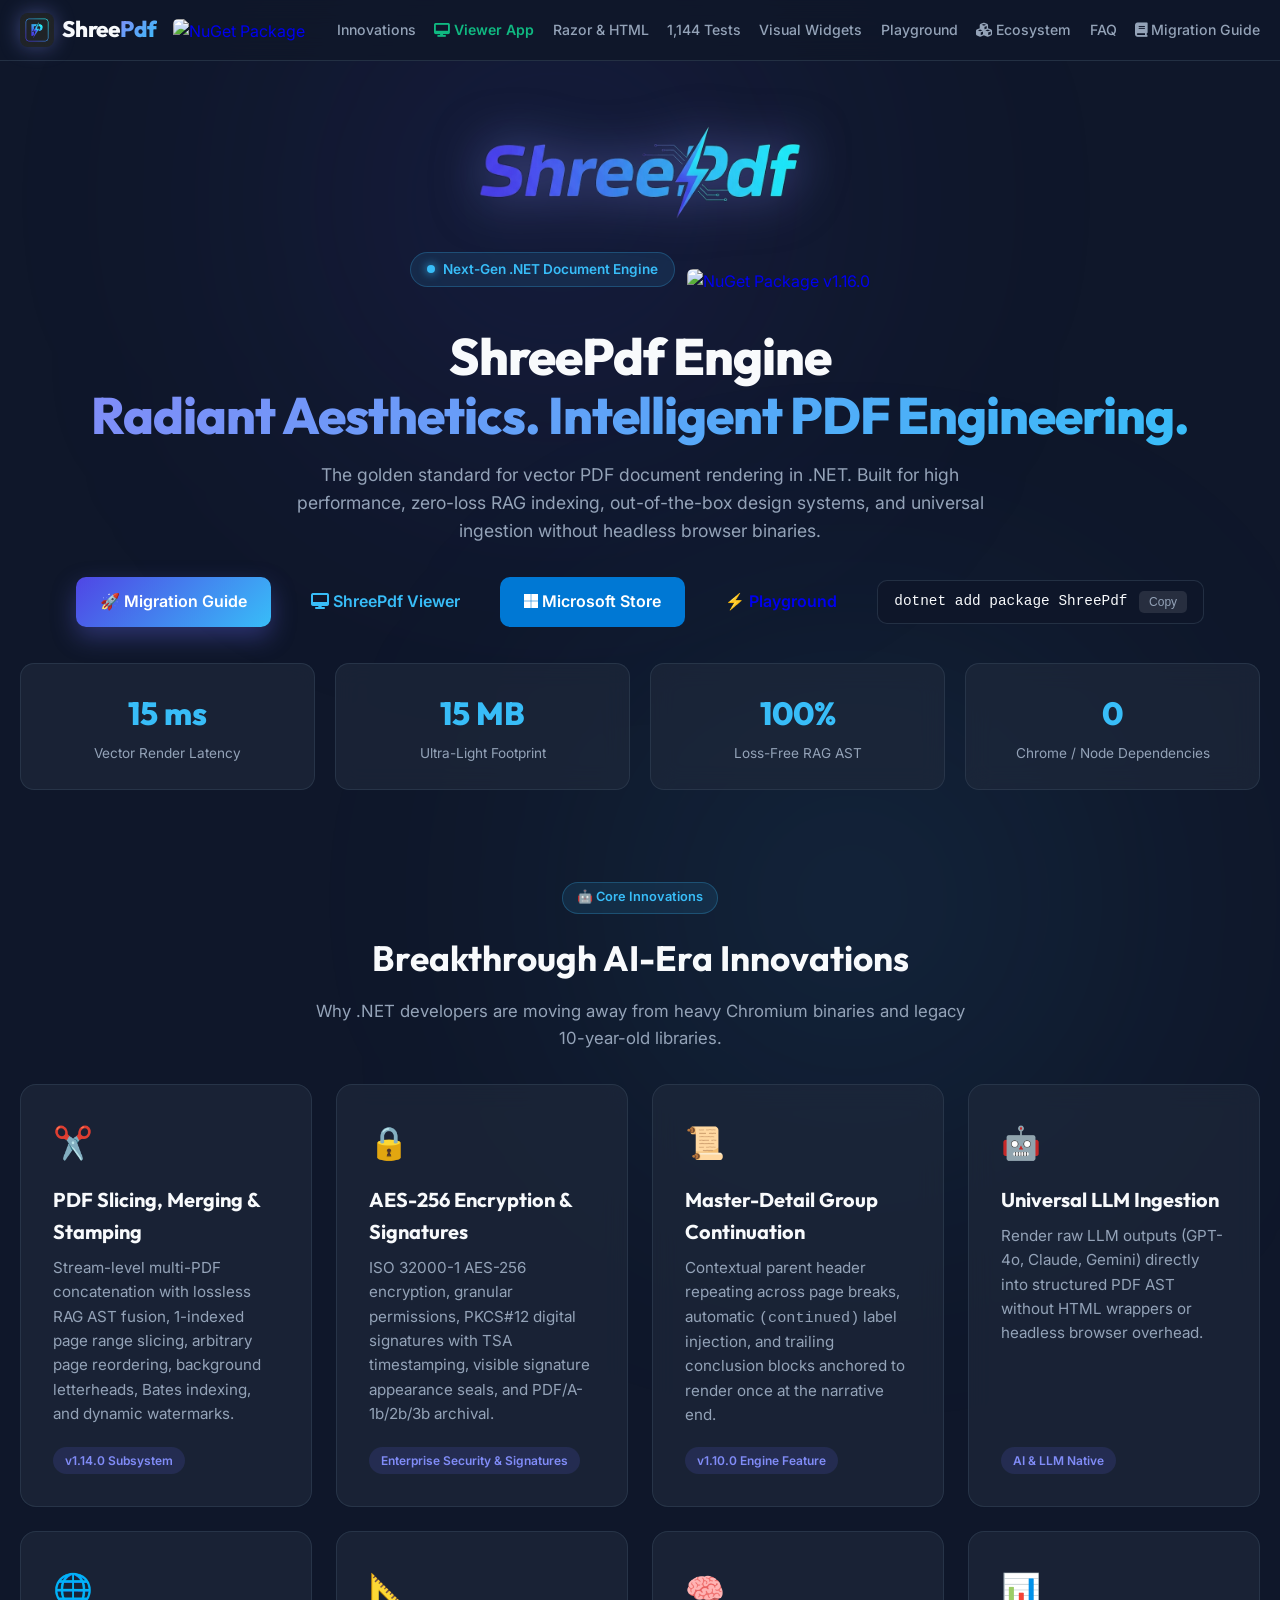
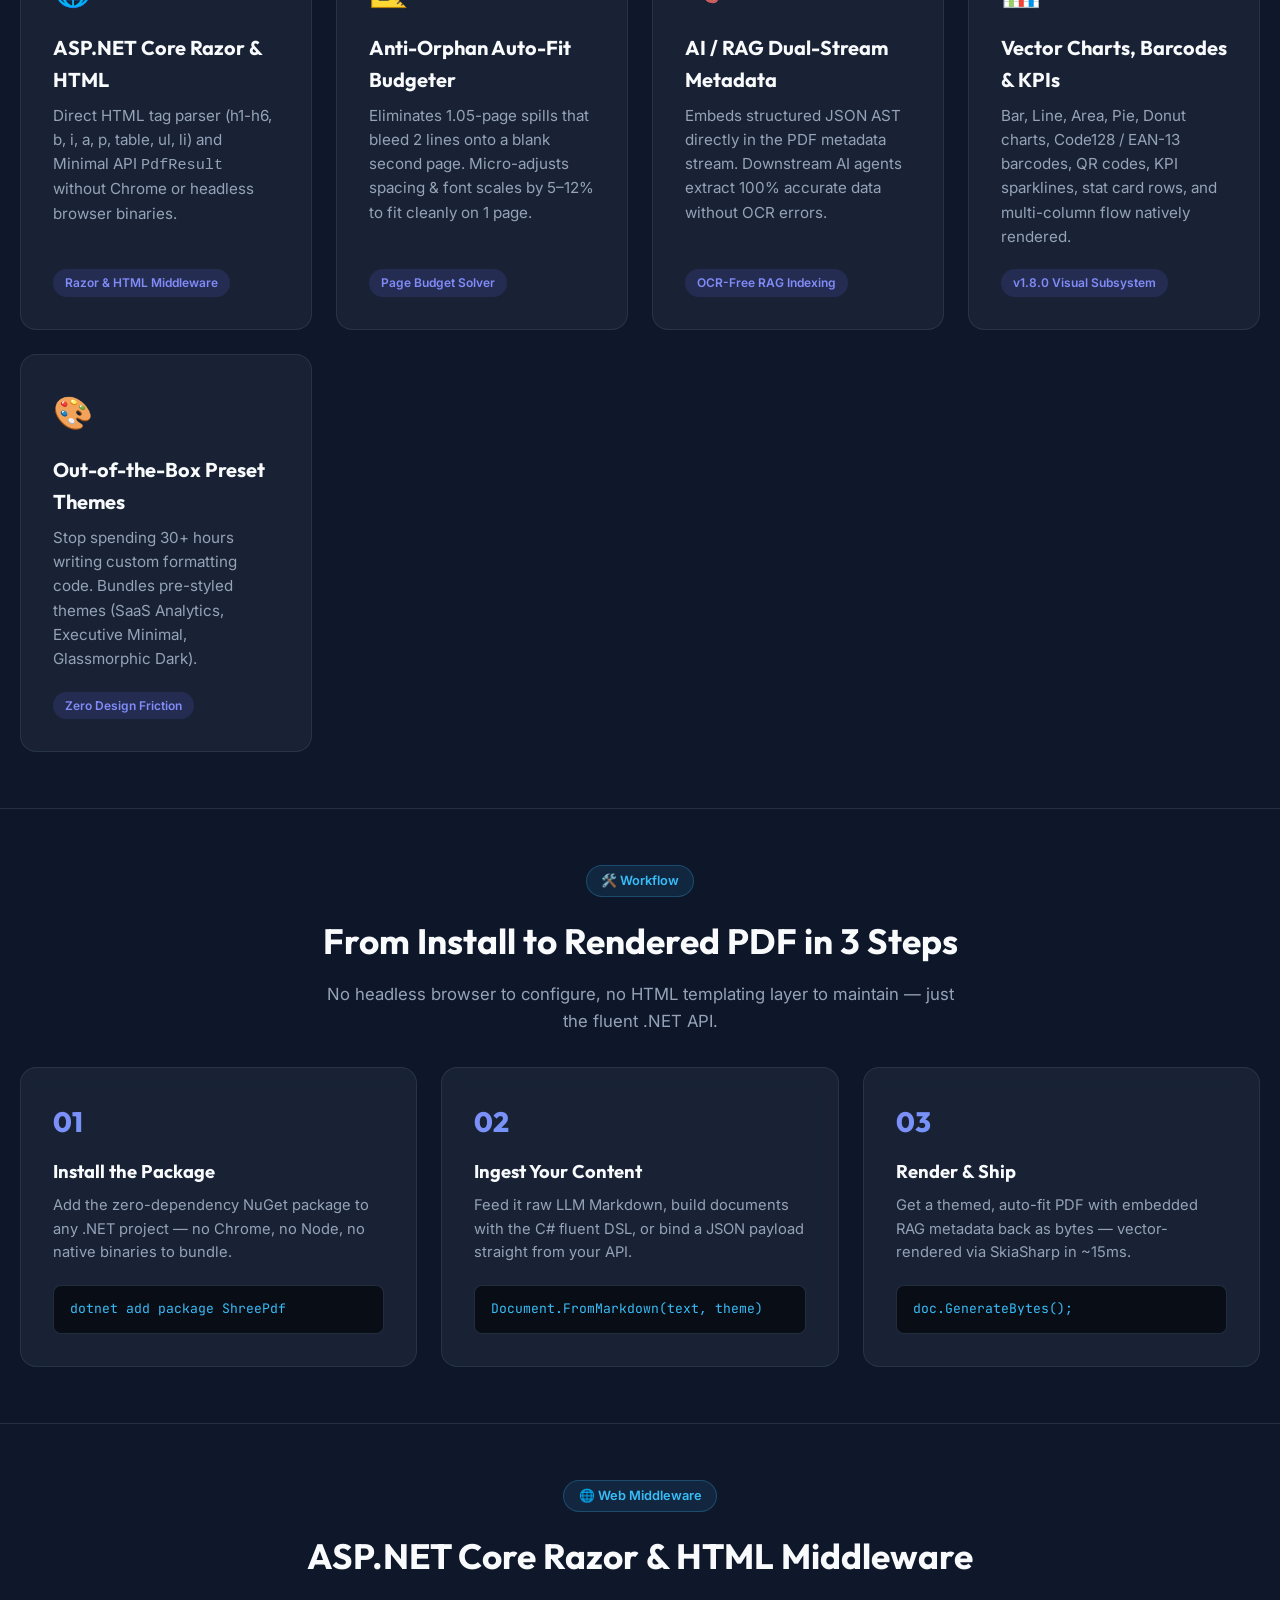
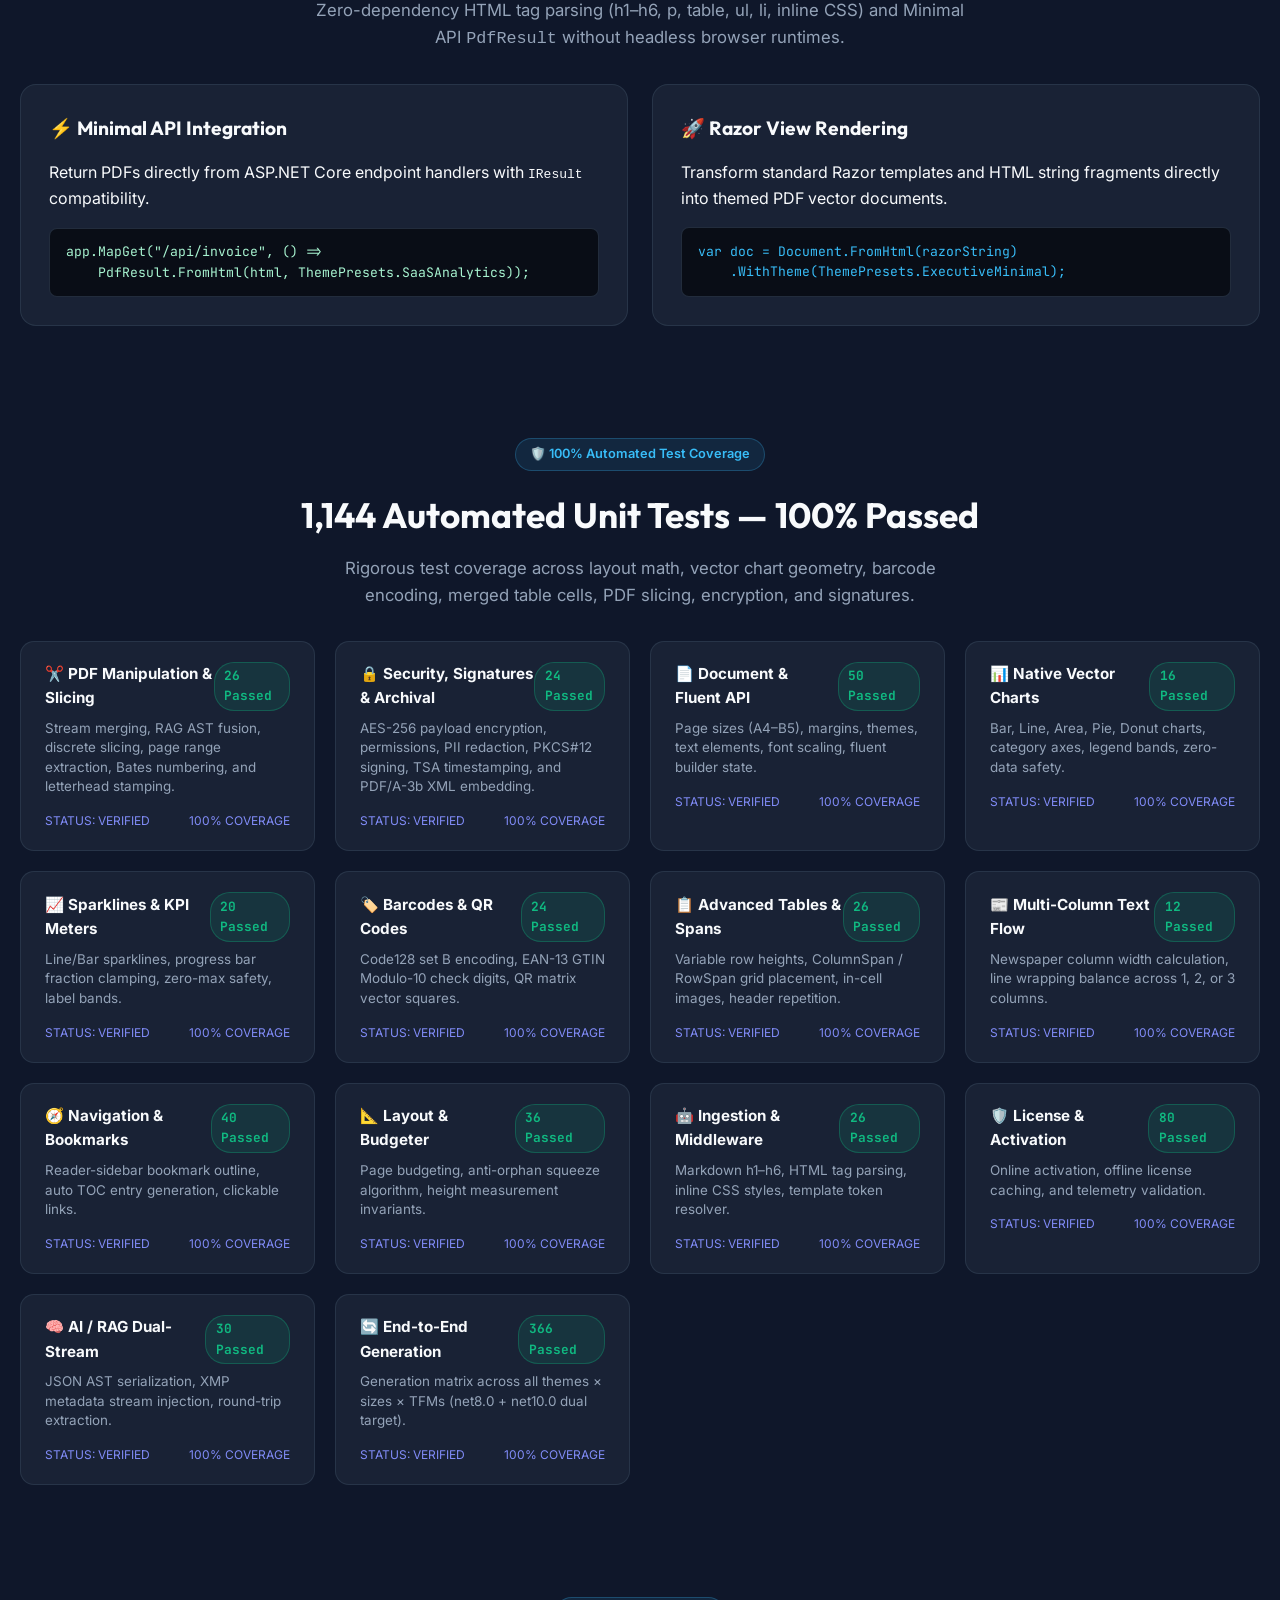
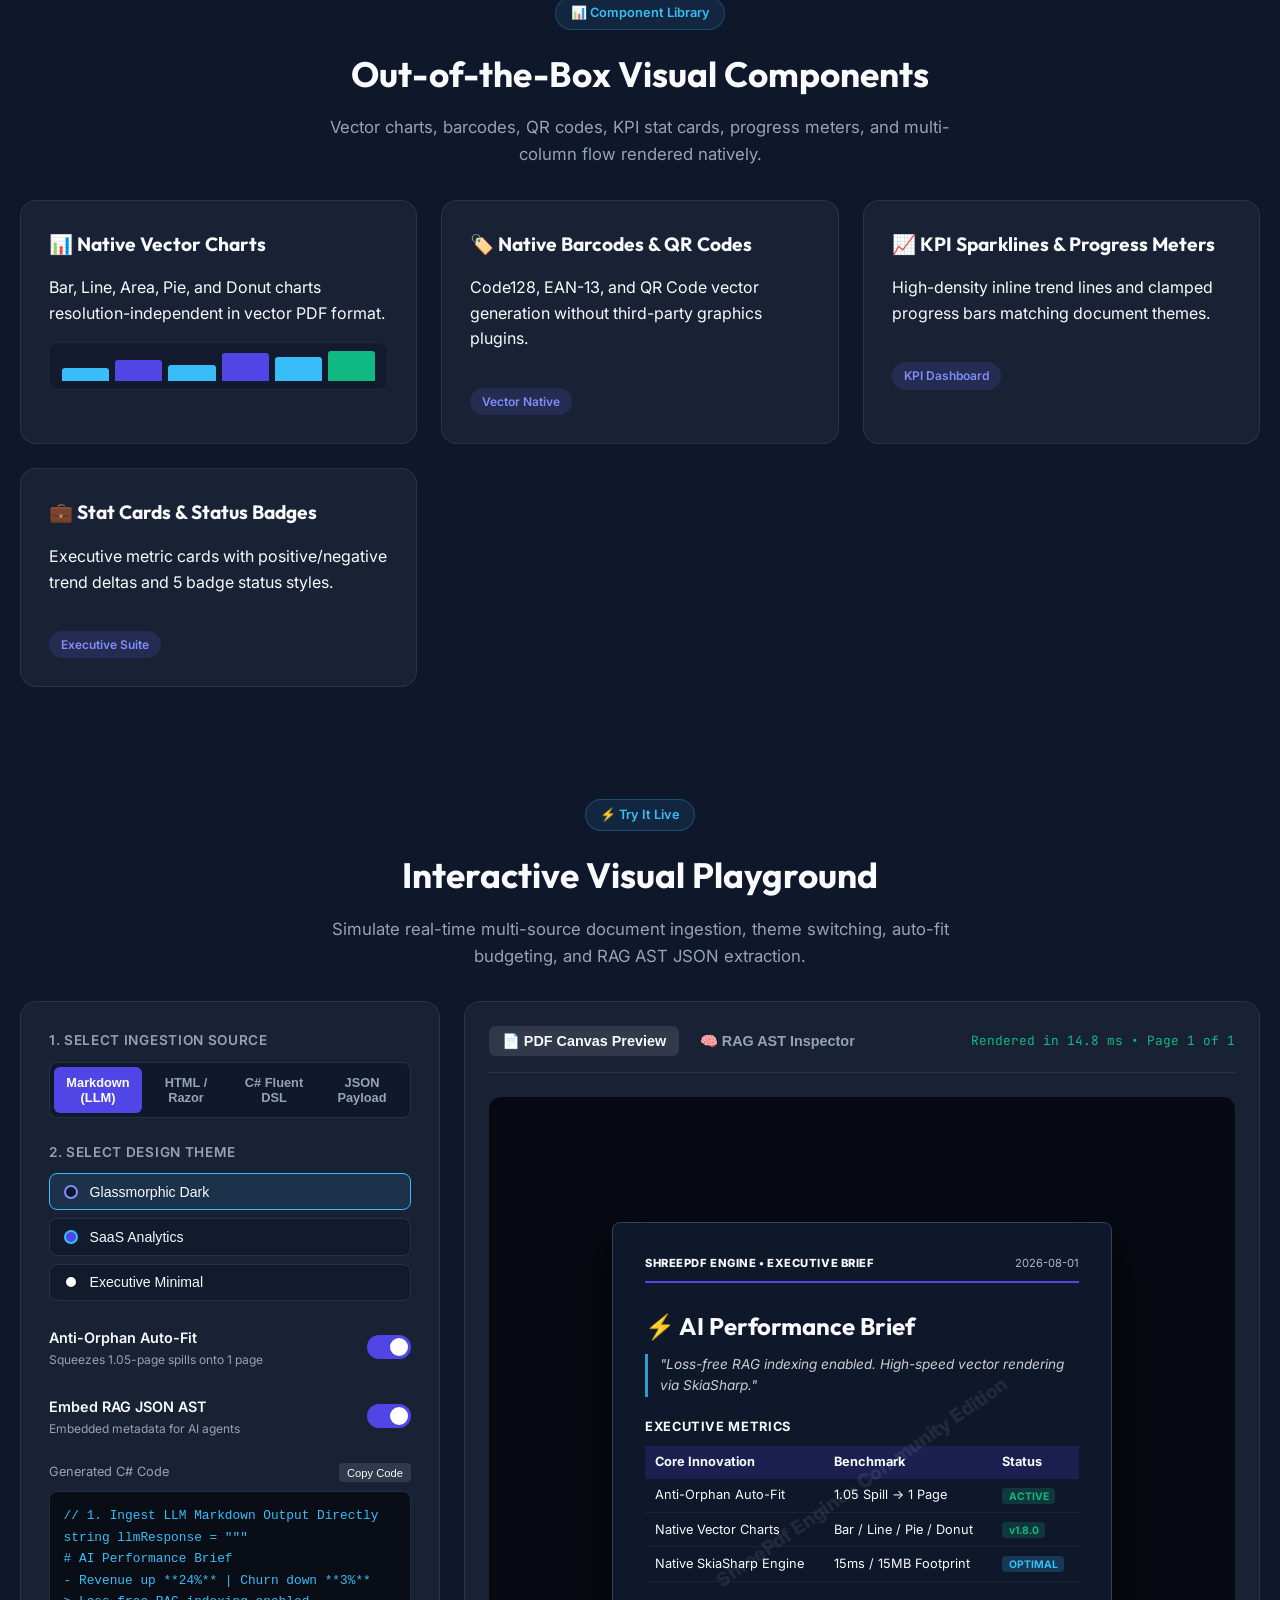
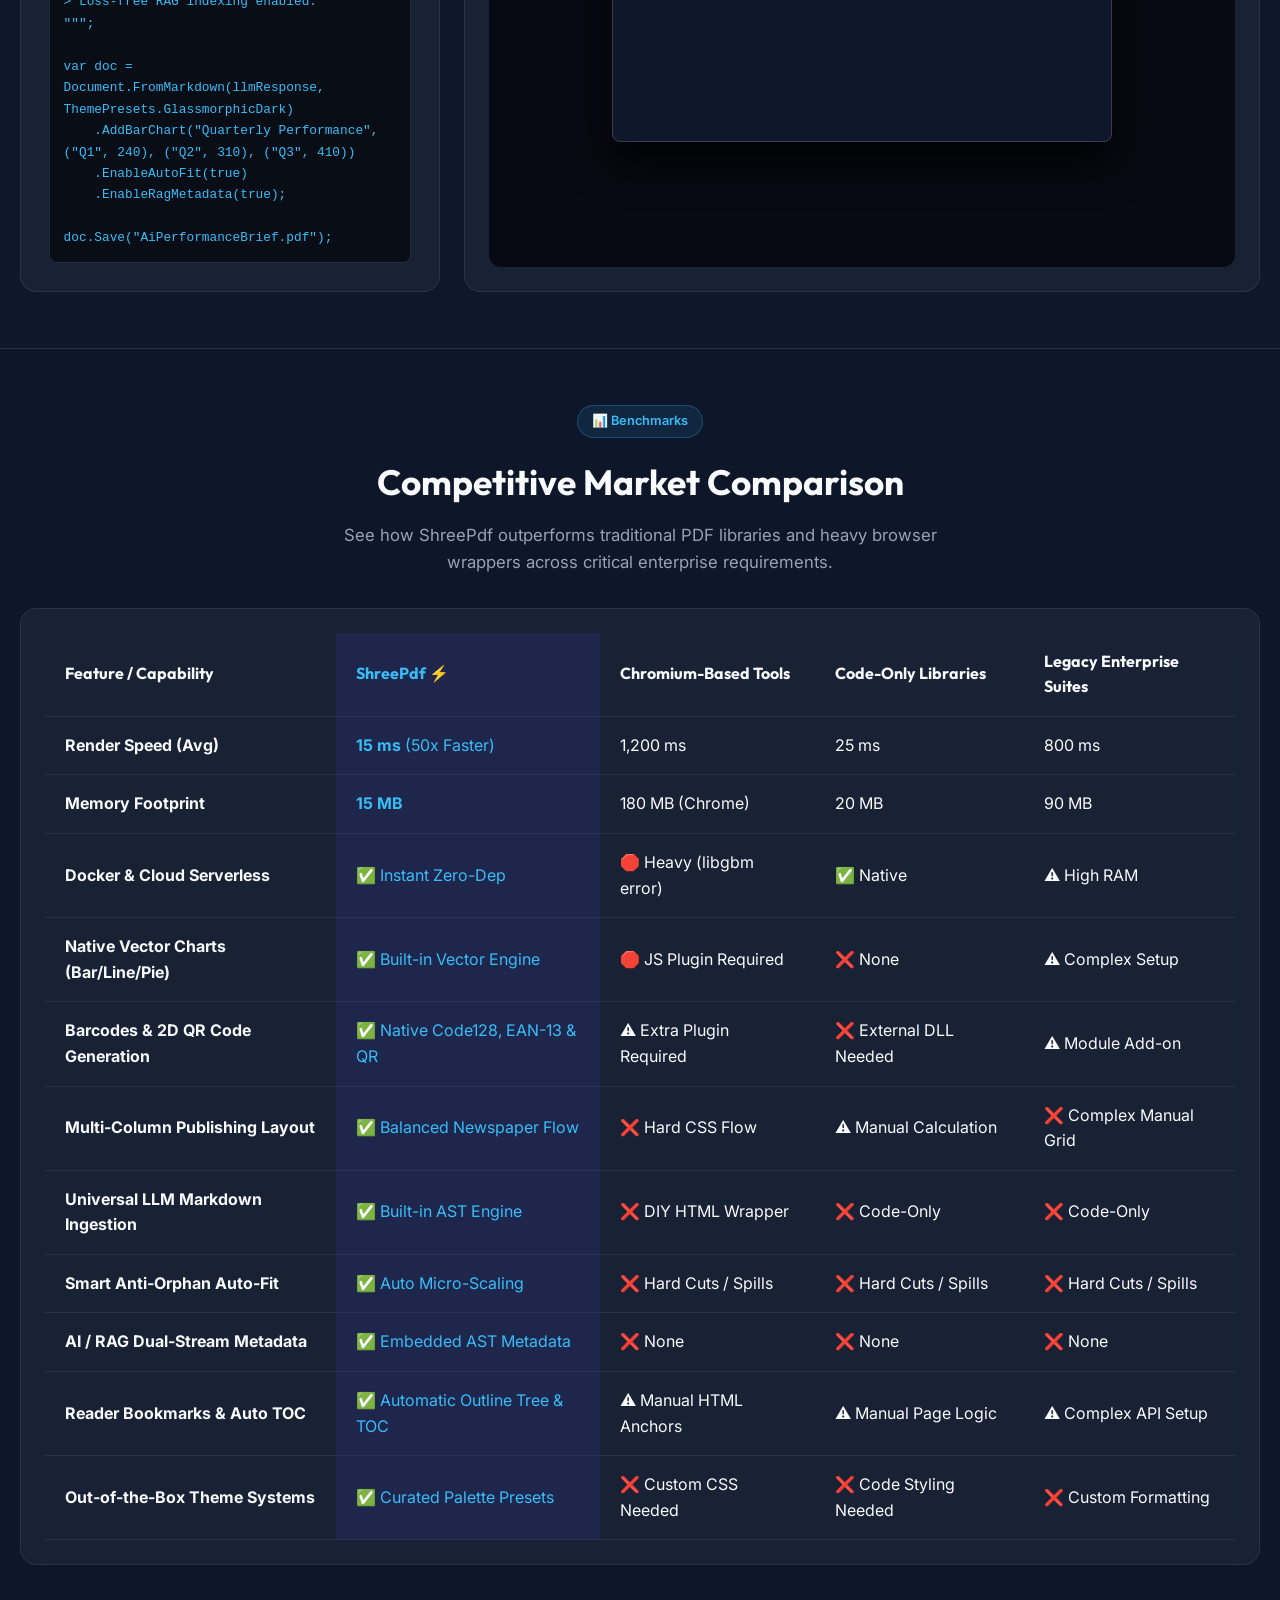
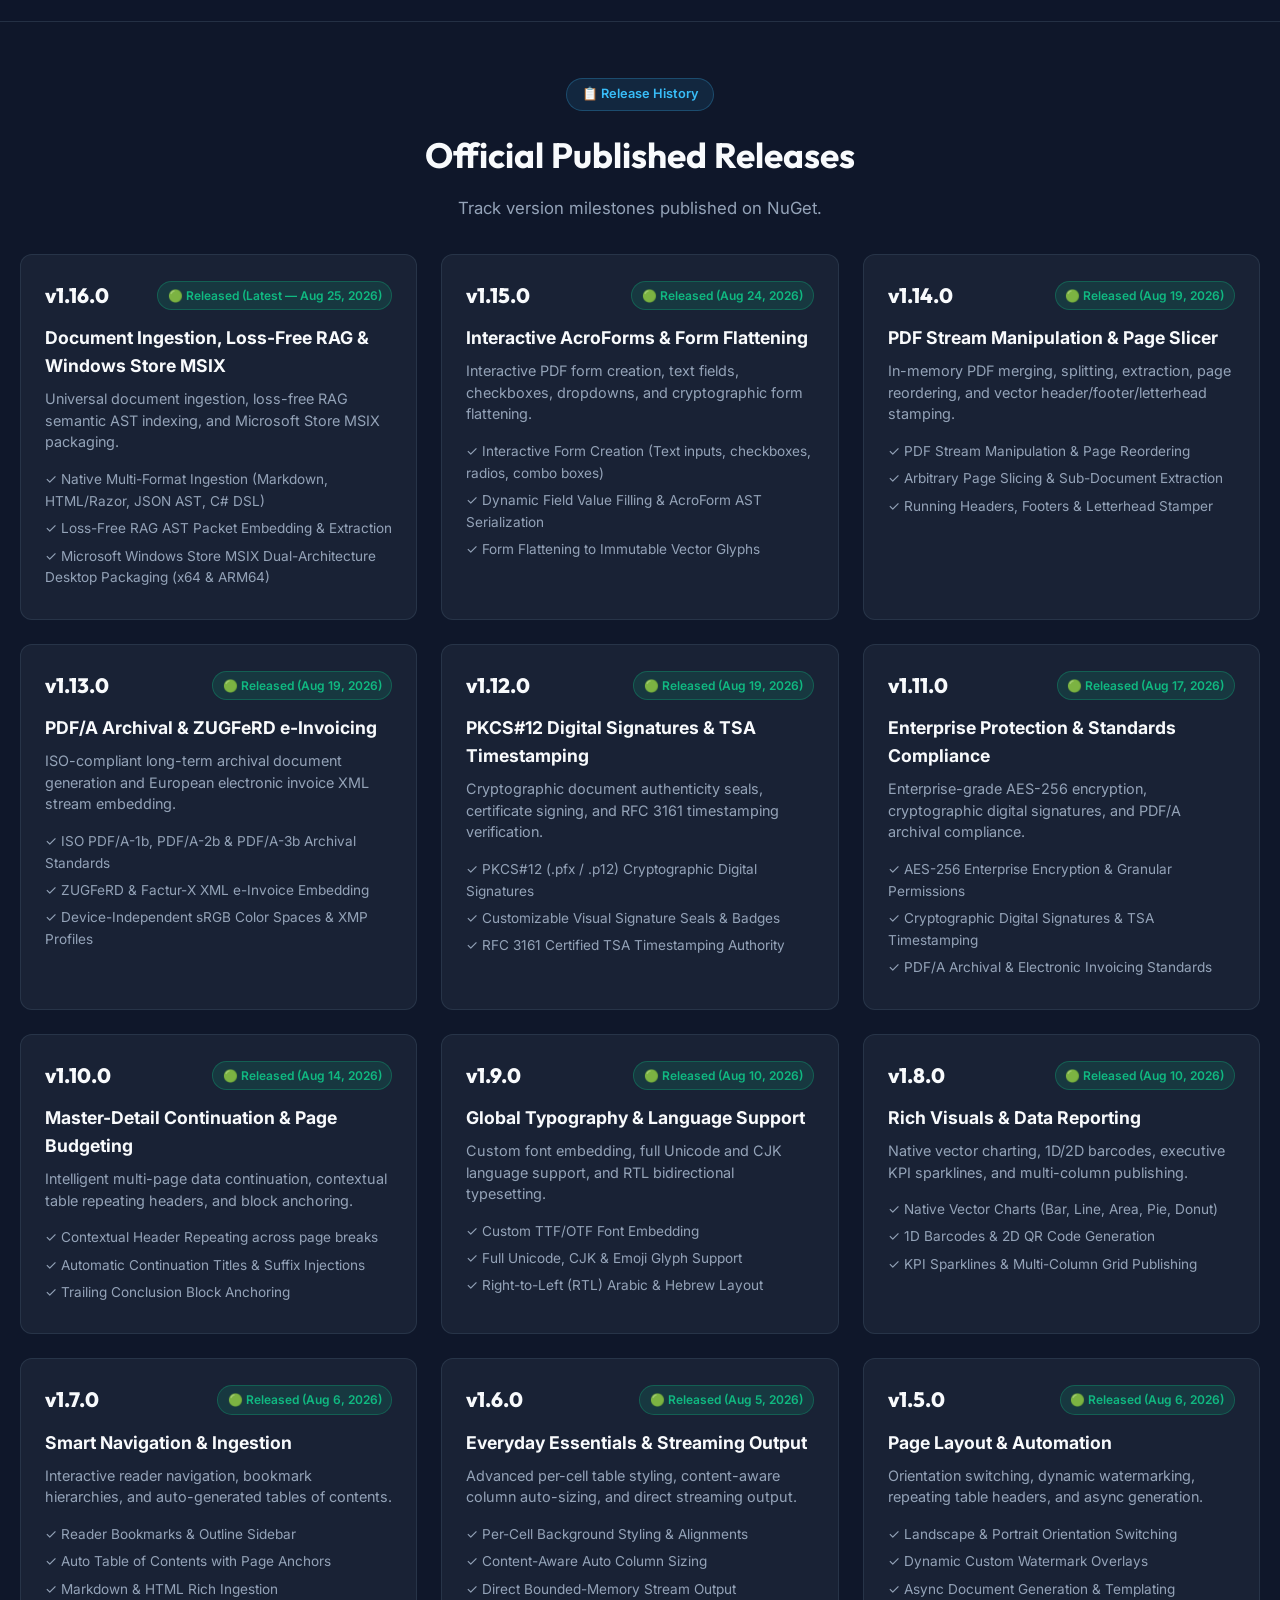
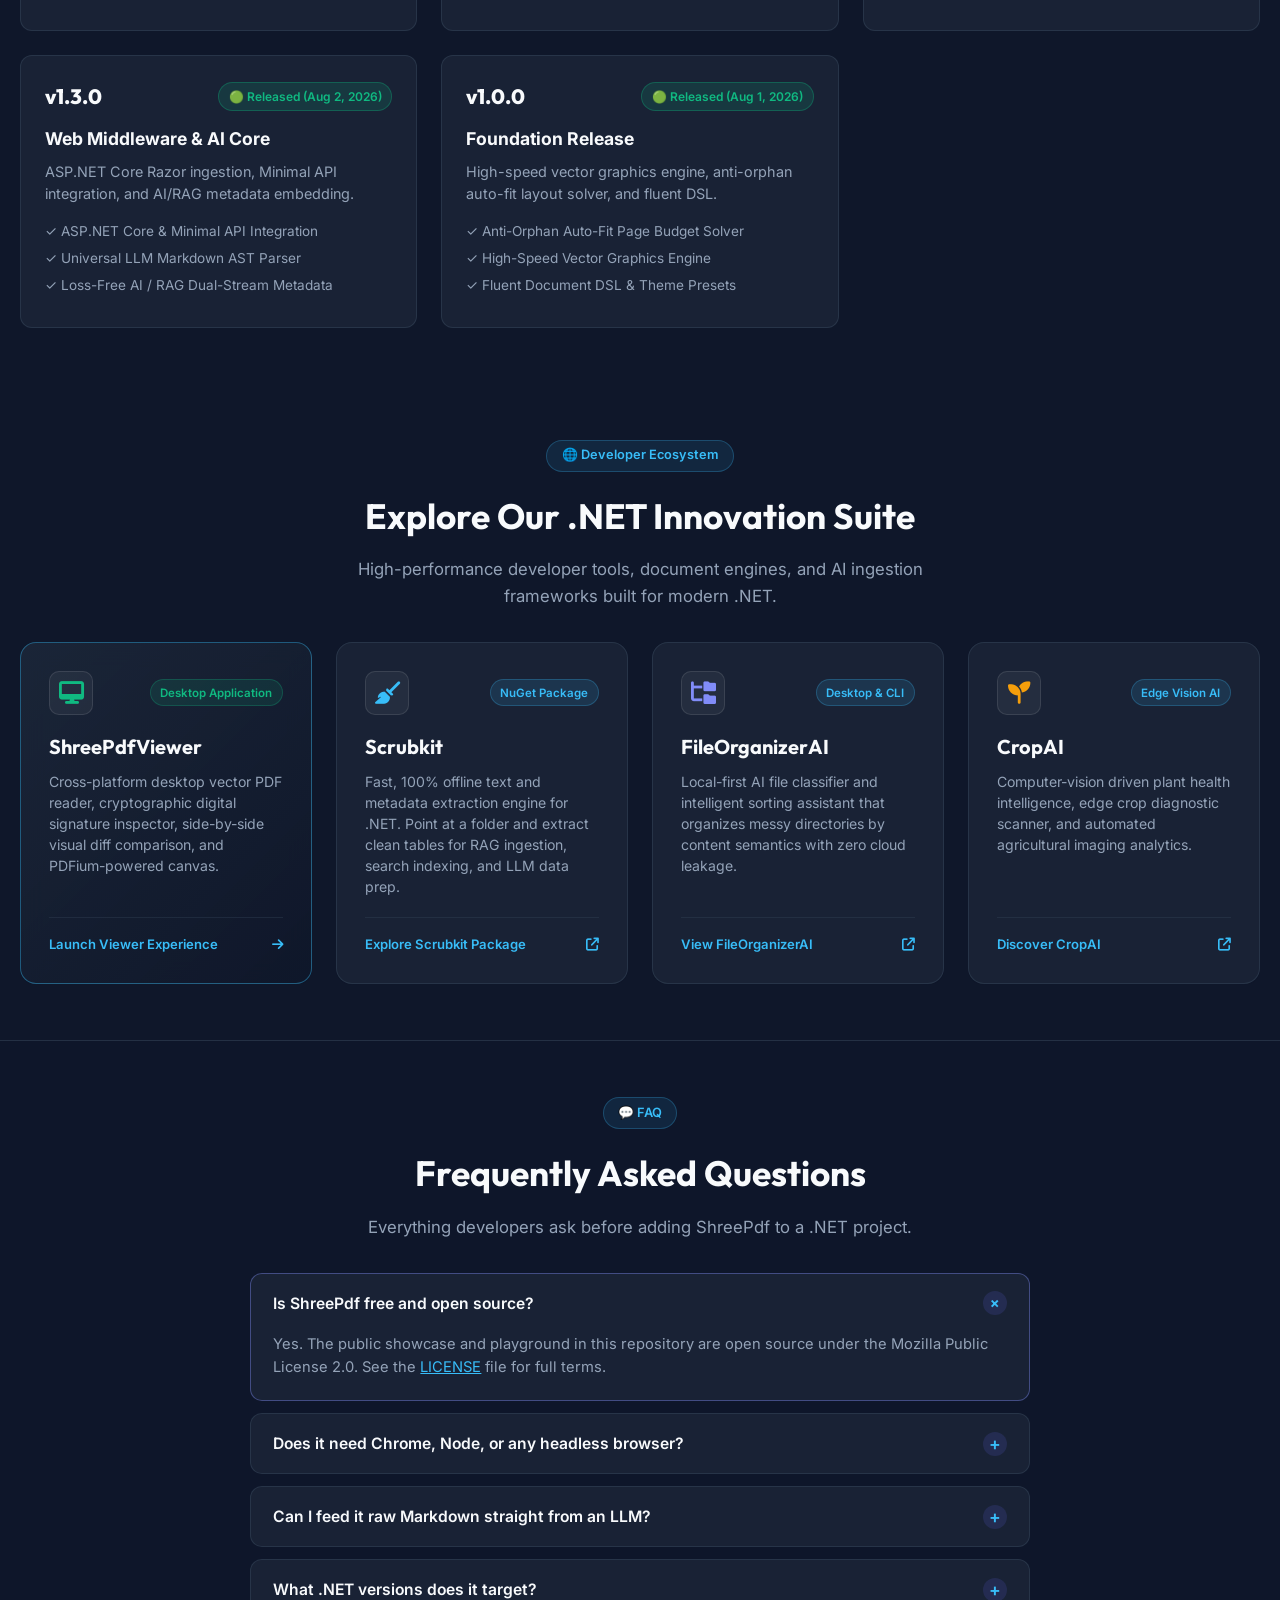
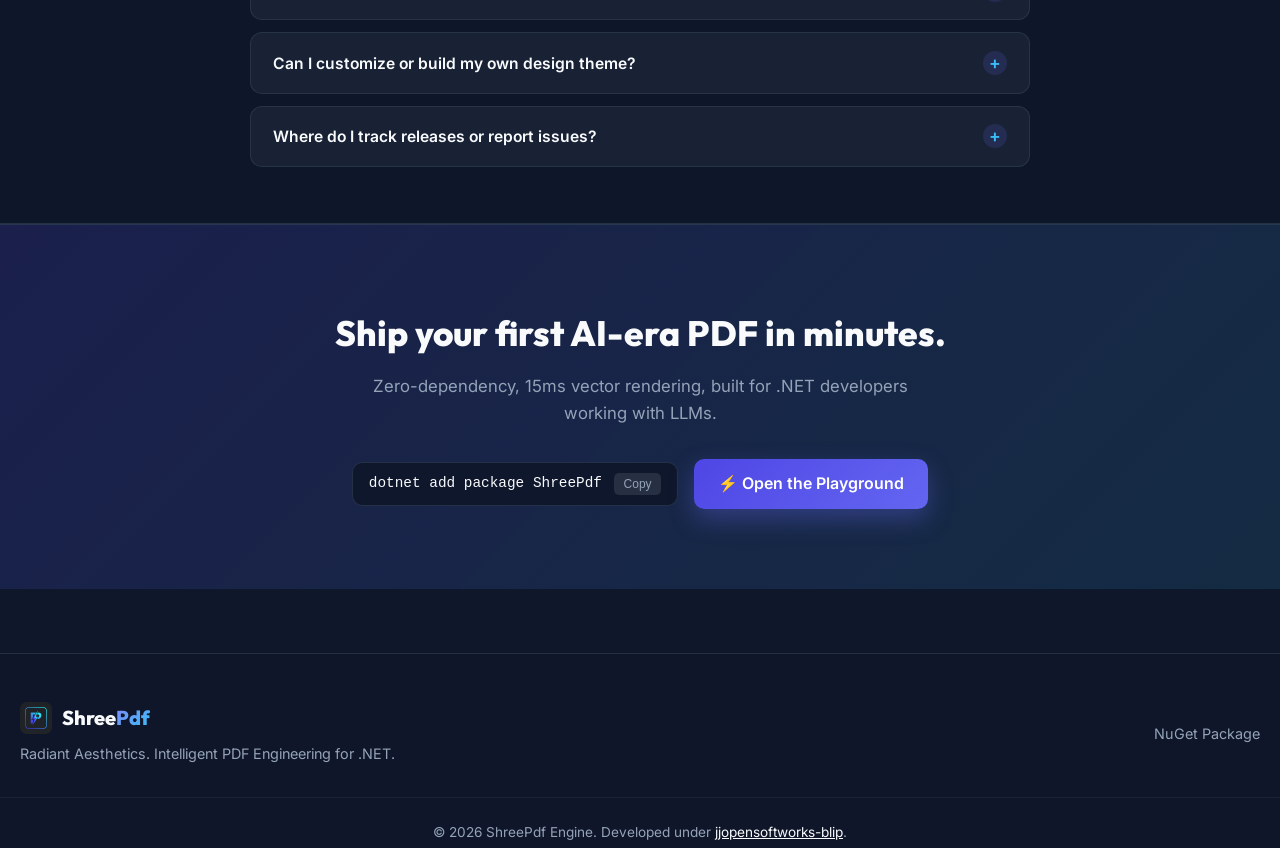
==== commit d7022b0f: "feat(seo): add OpenGraph, Twitter card, FAQPage schema, and Microsoft Store CTA" ====
--- a/index.html
+++ b/index.html
@@ -14,6 +14,7 @@
     <meta name="author" content="JJ OpenSoftworks">
     <link rel="canonical" href="https://jjopensoftworks-blip.github.io/ShreePdfPage/">
     <meta name="google-site-verification" content="google909fa6d2d0d9e6a4">
+    <meta name="google-site-verification" content="googled927a6d838887049">
 
     <!-- Anti-AI Scraping & Content Protection Directives -->
     <meta name="robots" content="index, follow, max-image-preview:large, max-snippet:-1">
@@ -116,8 +117,11 @@
                 <a href="migration.html" class="btn btn-primary btn-lg" style="background: linear-gradient(135deg, #4f46e5, #38bdf8);">
                     <span>🚀 Migration Guide</span>
                 </a>
-                <a href="viewer.html" class="btn btn-secondary btn-lg" style="border-color: rgba(16, 185, 129, 0.4); color: #10b981;">
-                    <span><i class="fa-solid fa-desktop"></i> ShreePdfViewer</span>
+                <a href="viewer.html" class="btn btn-secondary btn-lg" style="border-color: rgba(56, 189, 248, 0.4); color: #38bdf8;">
+                    <span><i class="fa-solid fa-desktop"></i> ShreePdf Viewer</span>
+                </a>
+                <a href="https://apps.microsoft.com/detail/9MSPJ2M5MFHS" target="_blank" class="btn btn-secondary btn-lg" style="border-color: #0078d4; color: #ffffff; background: #0078d4;">
+                    <span><i class="fa-brands fa-microsoft"></i> Microsoft Store</span>
                 </a>
                 <a href="#playground" class="btn btn-secondary btn-lg">
                     <span>⚡ Playground</span>
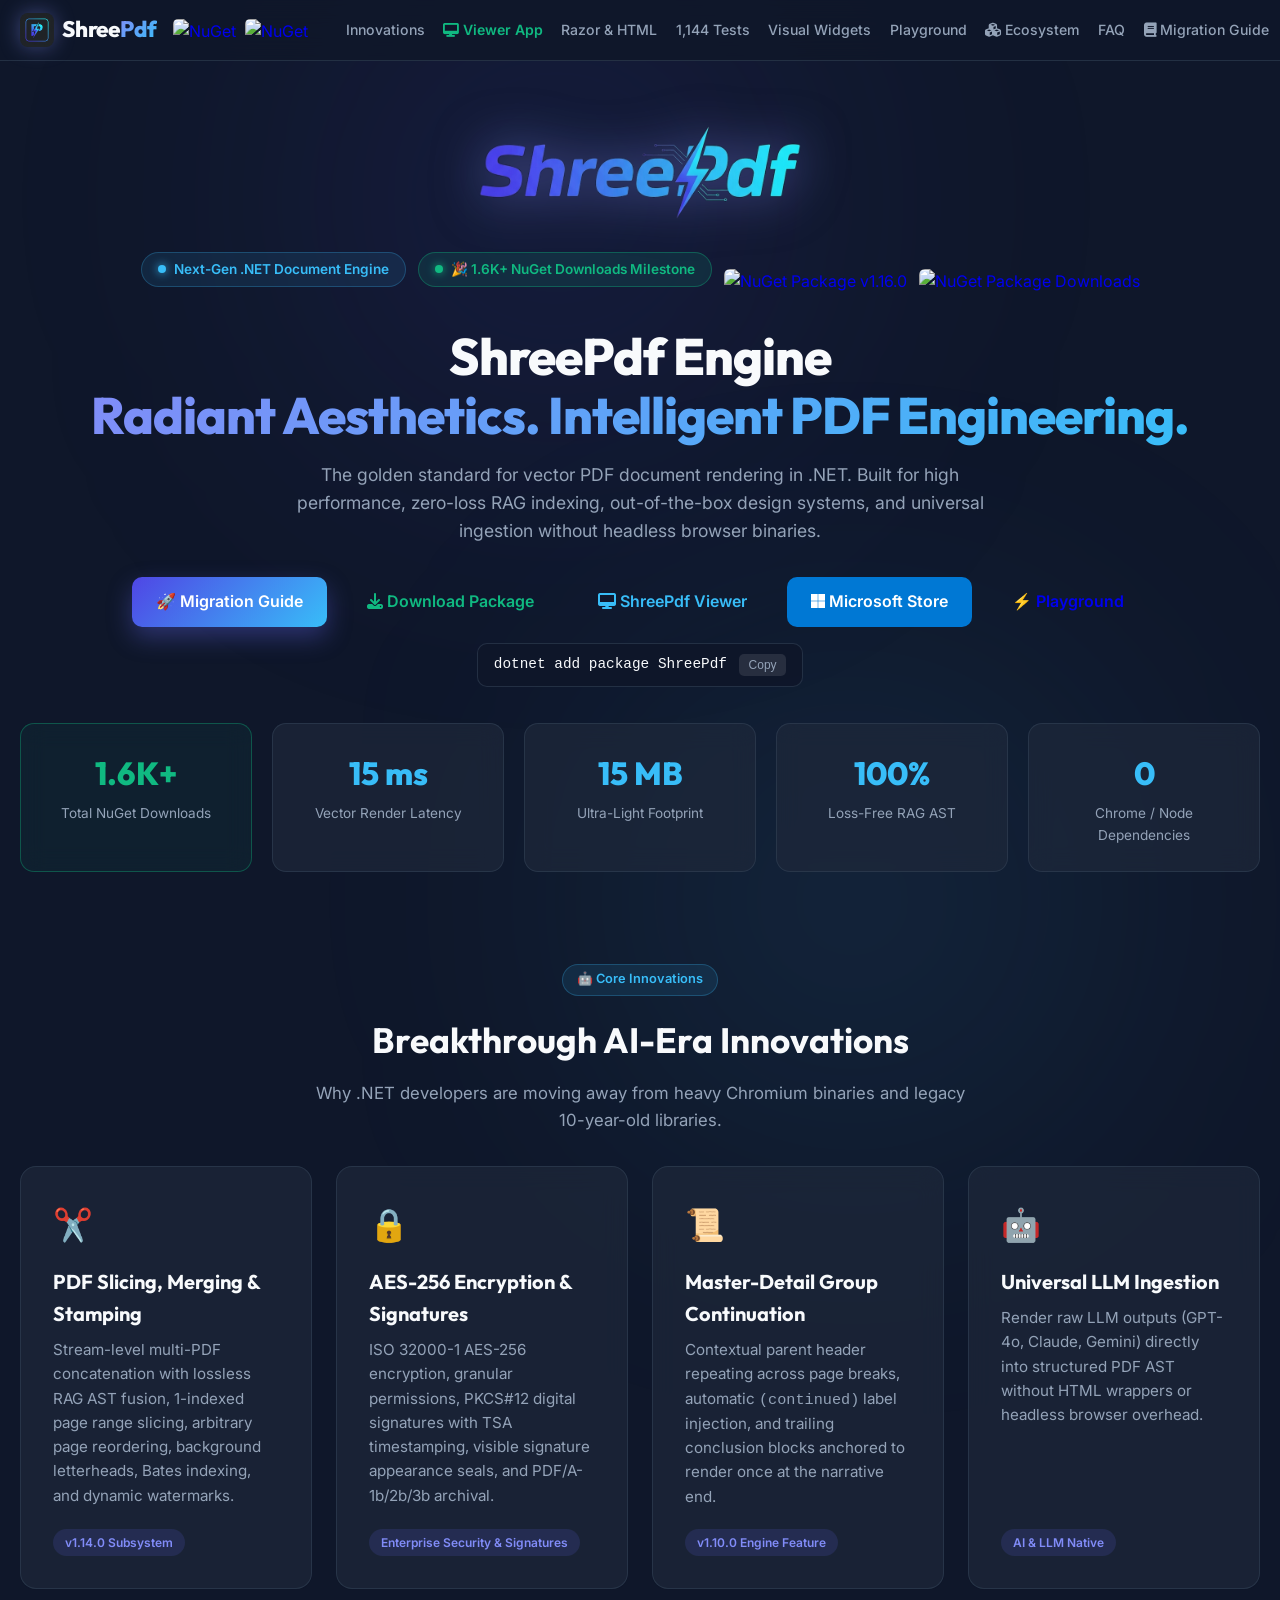
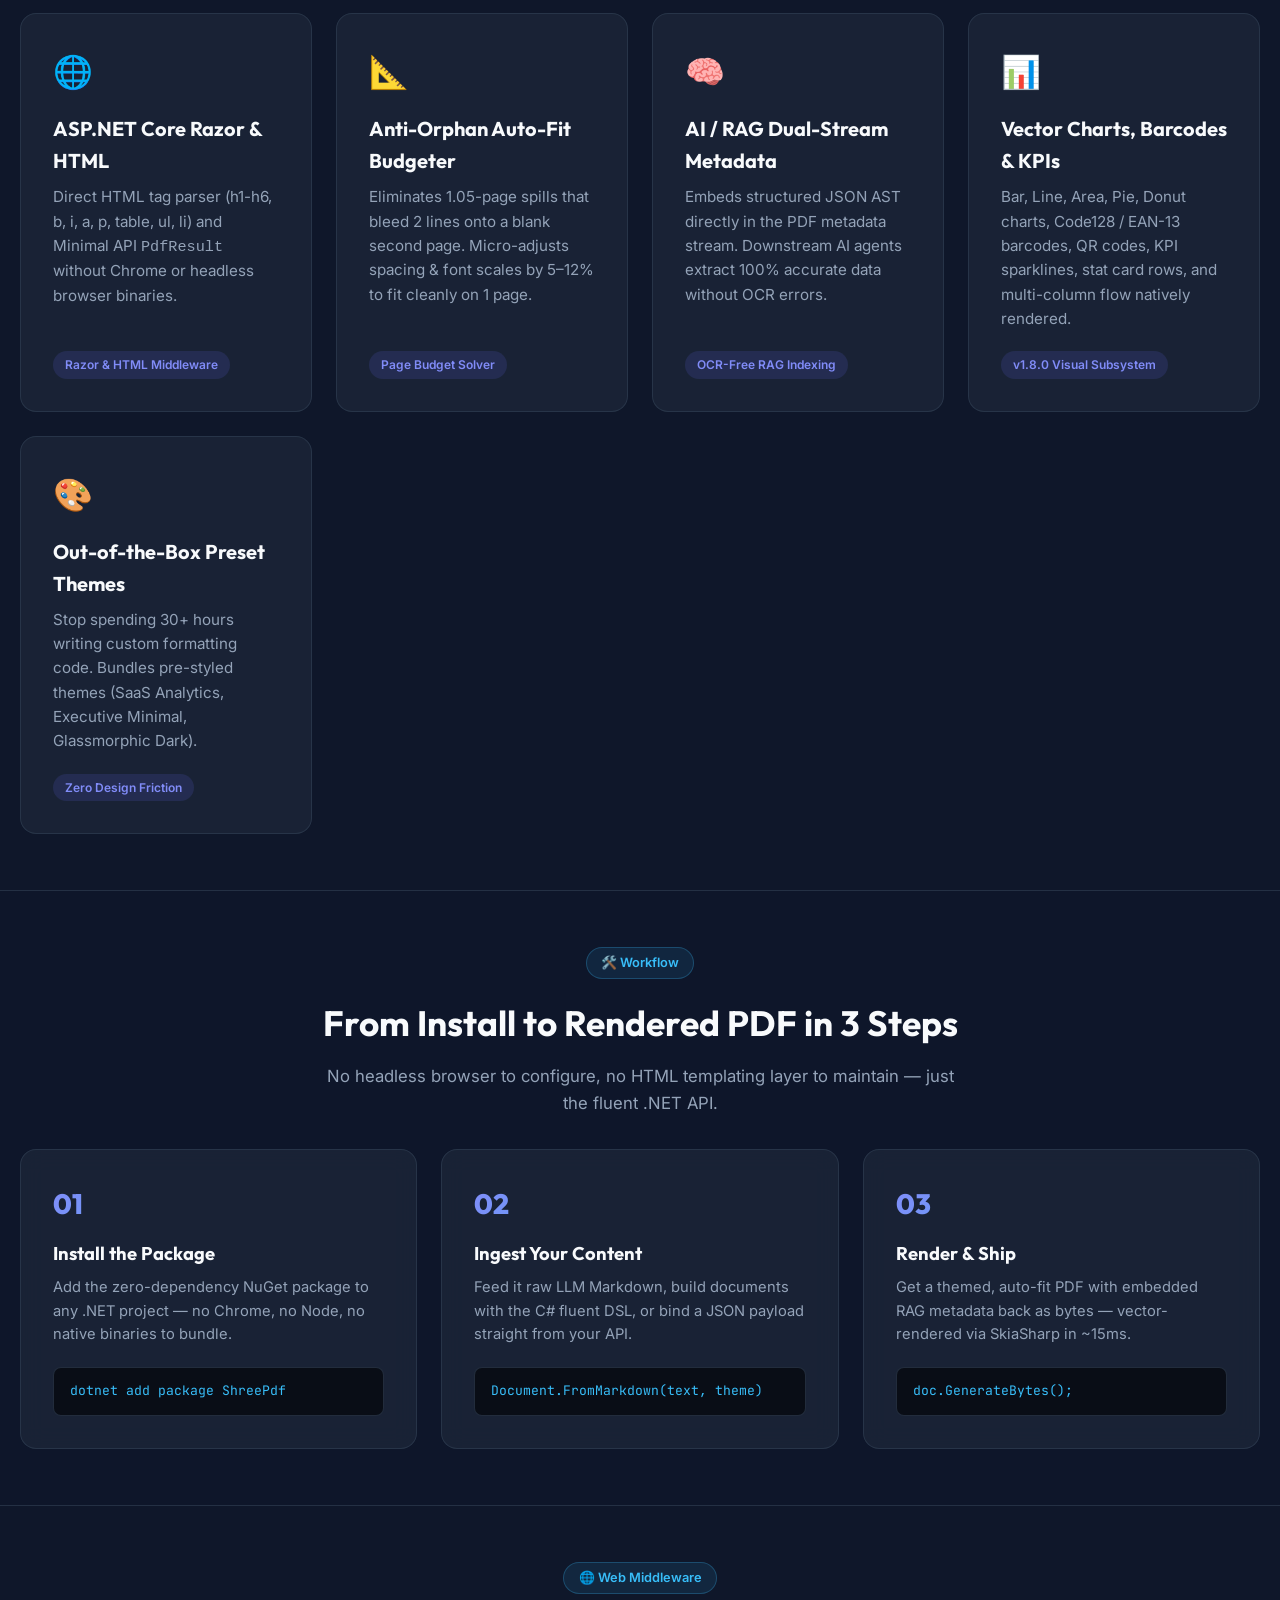
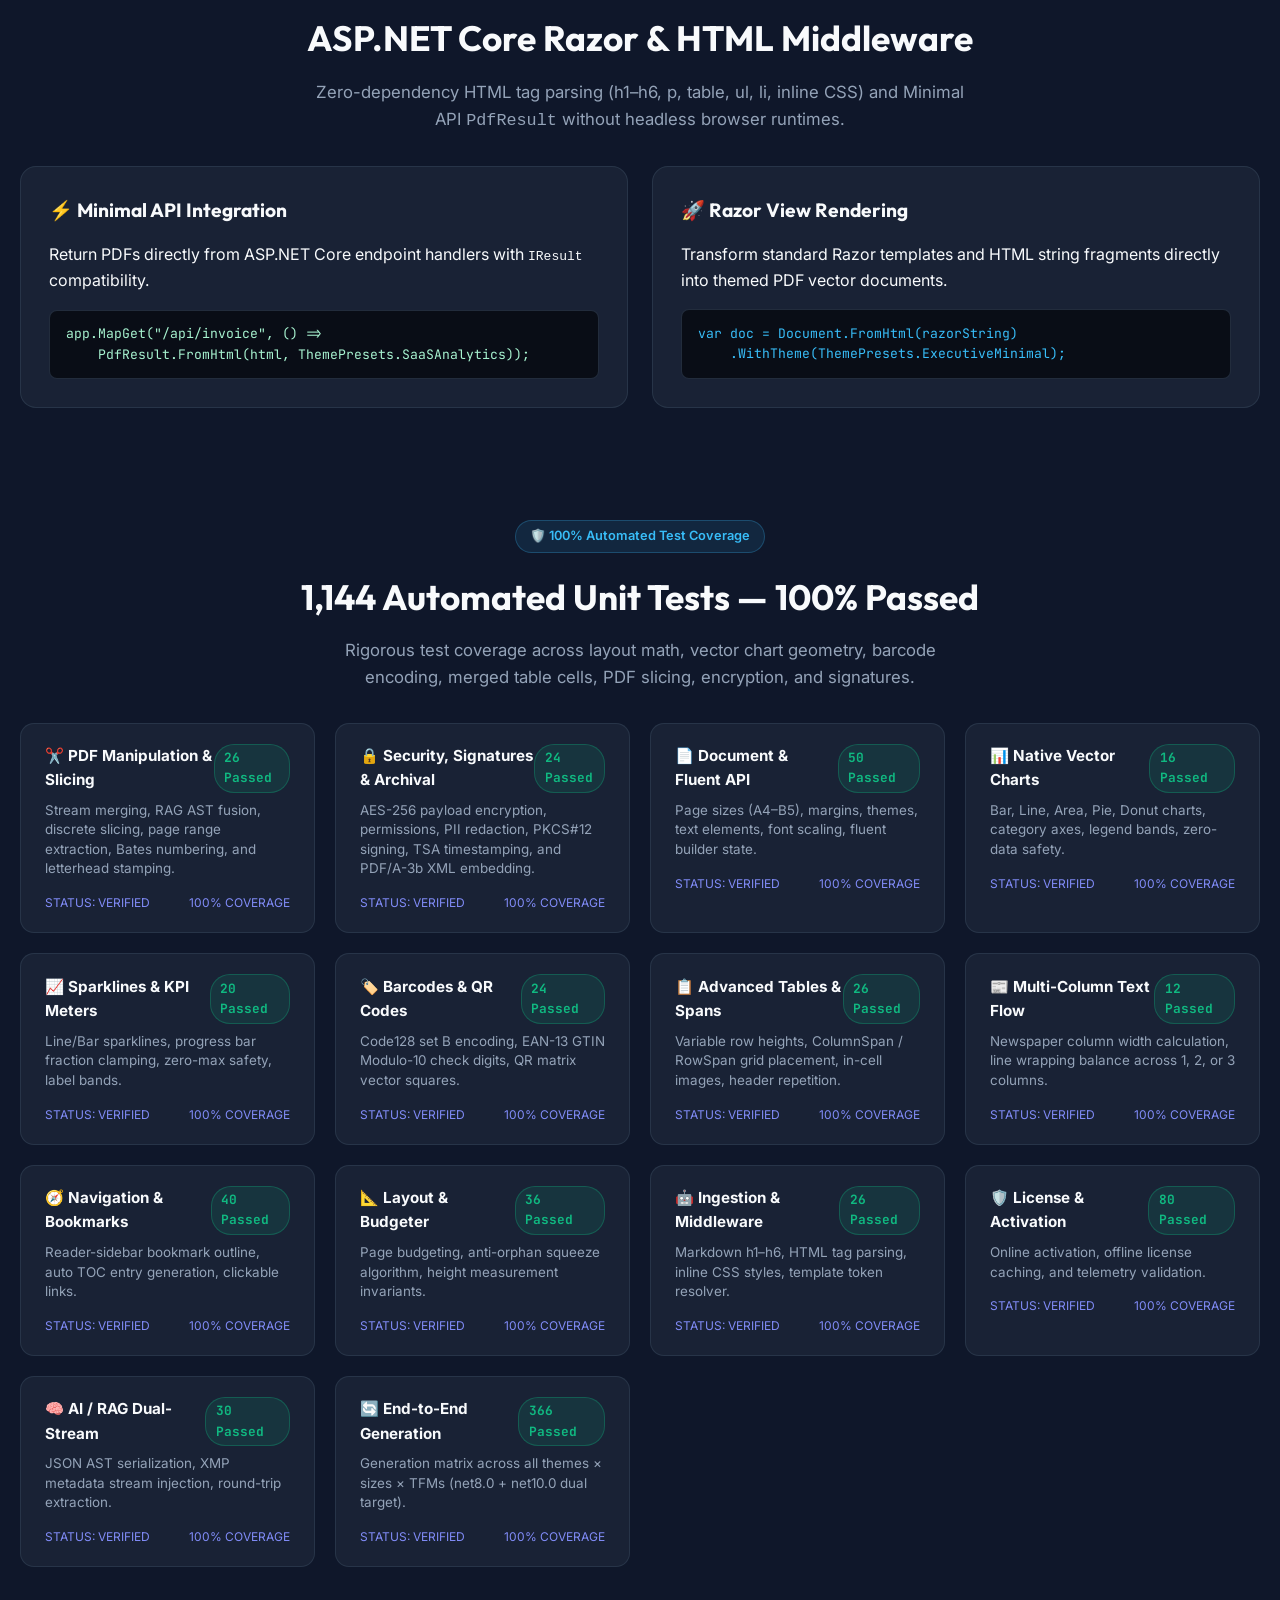
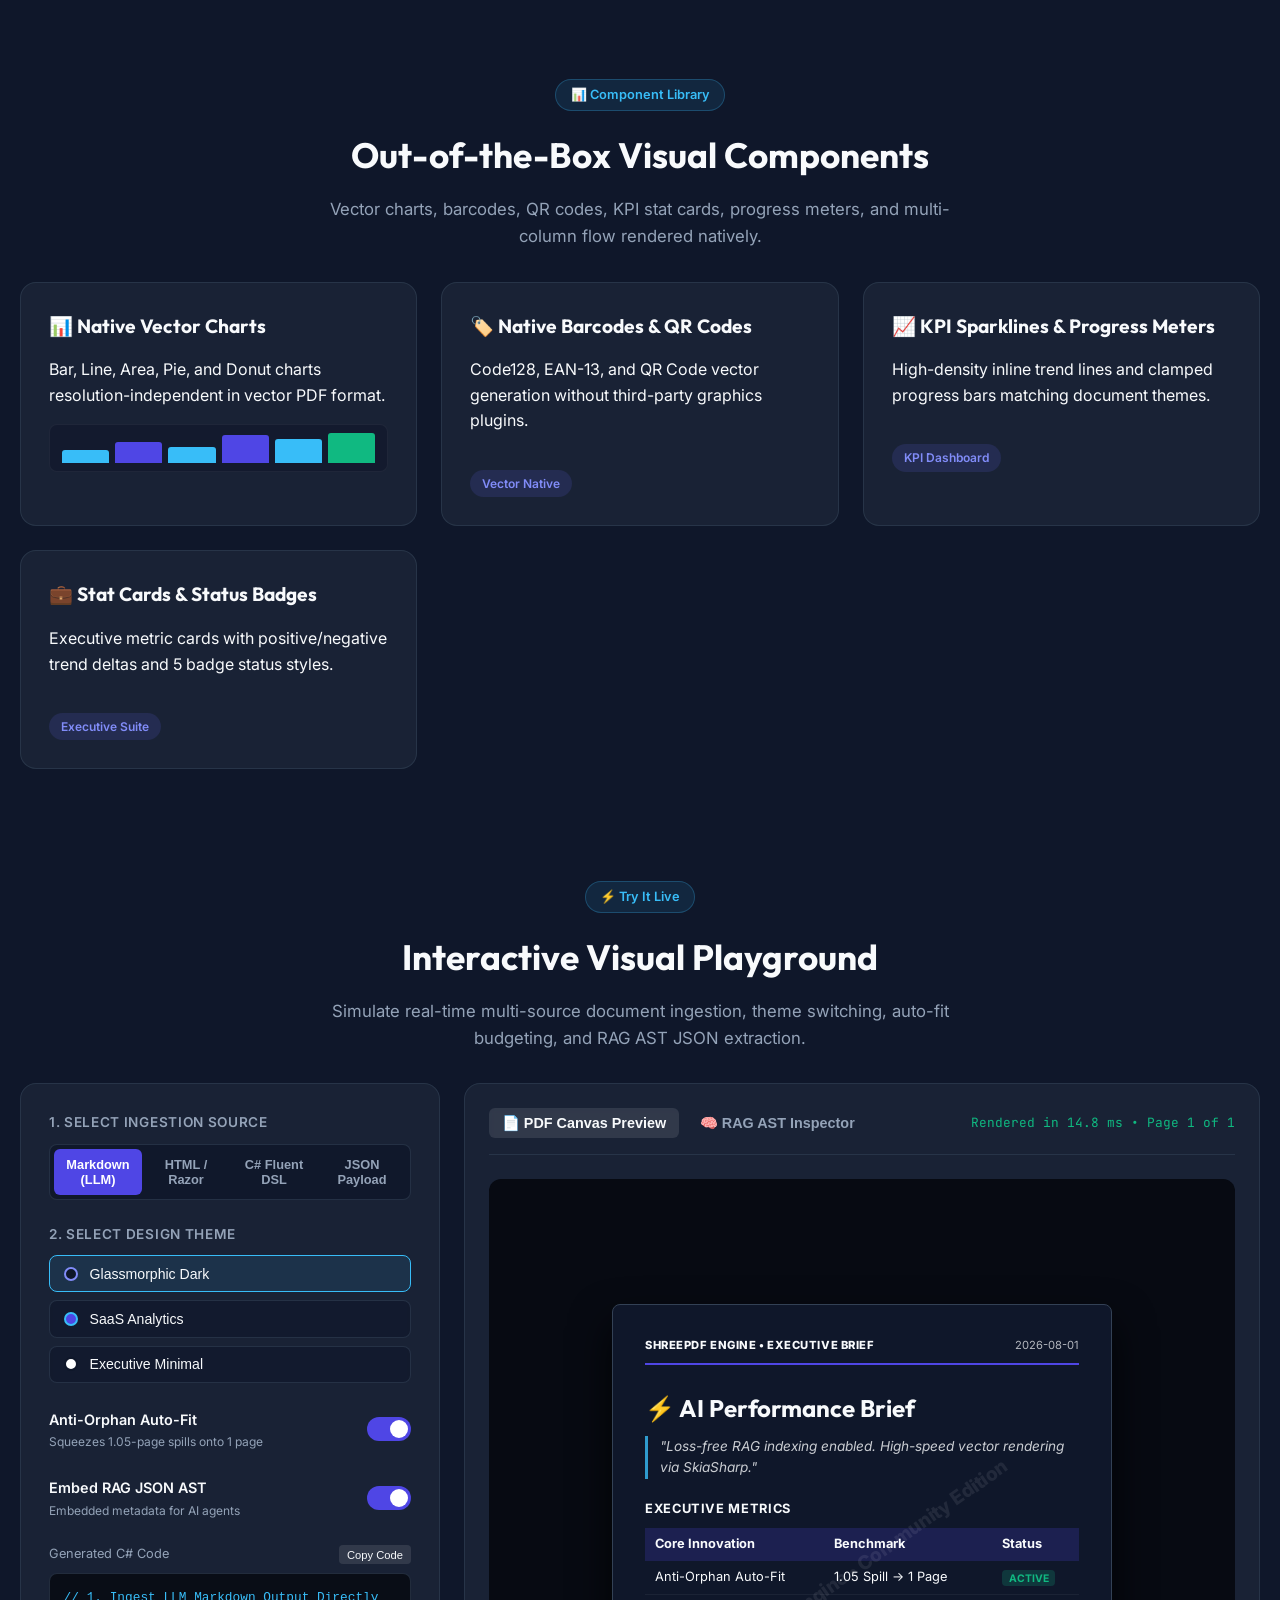
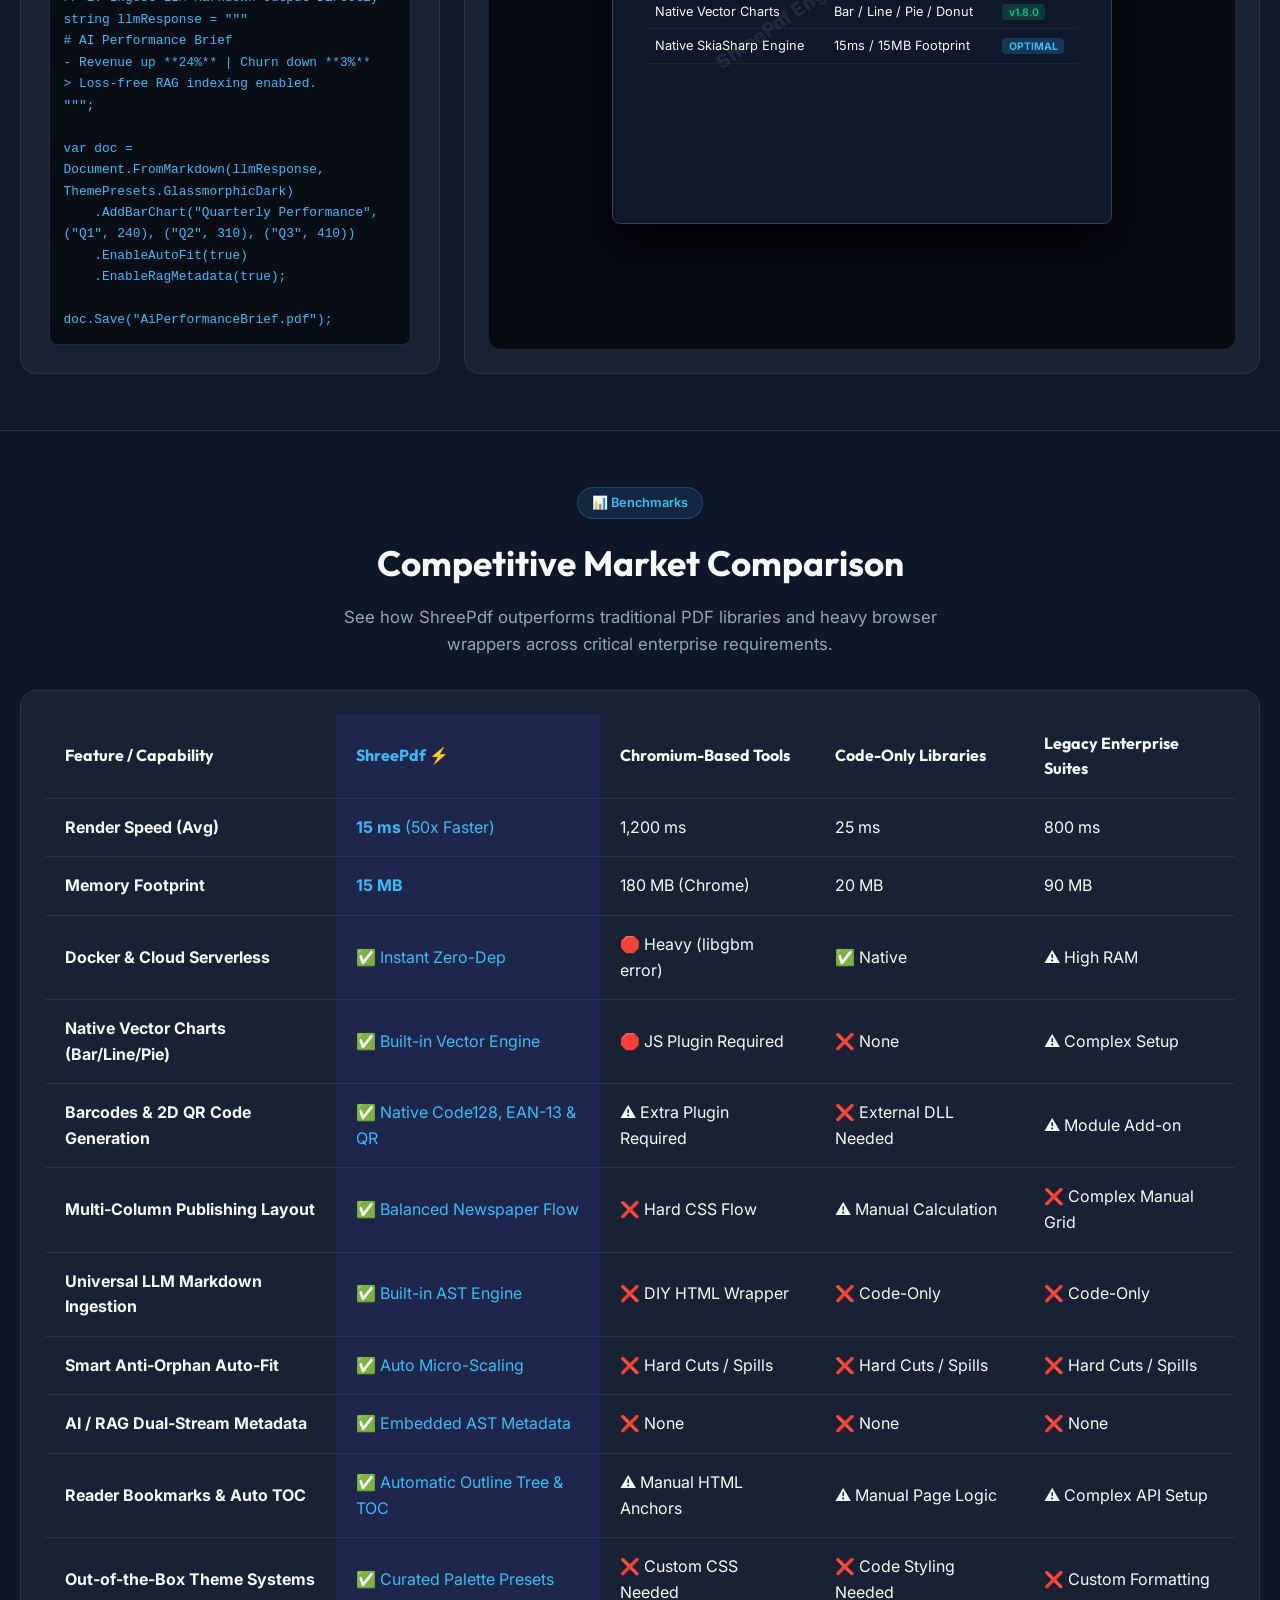
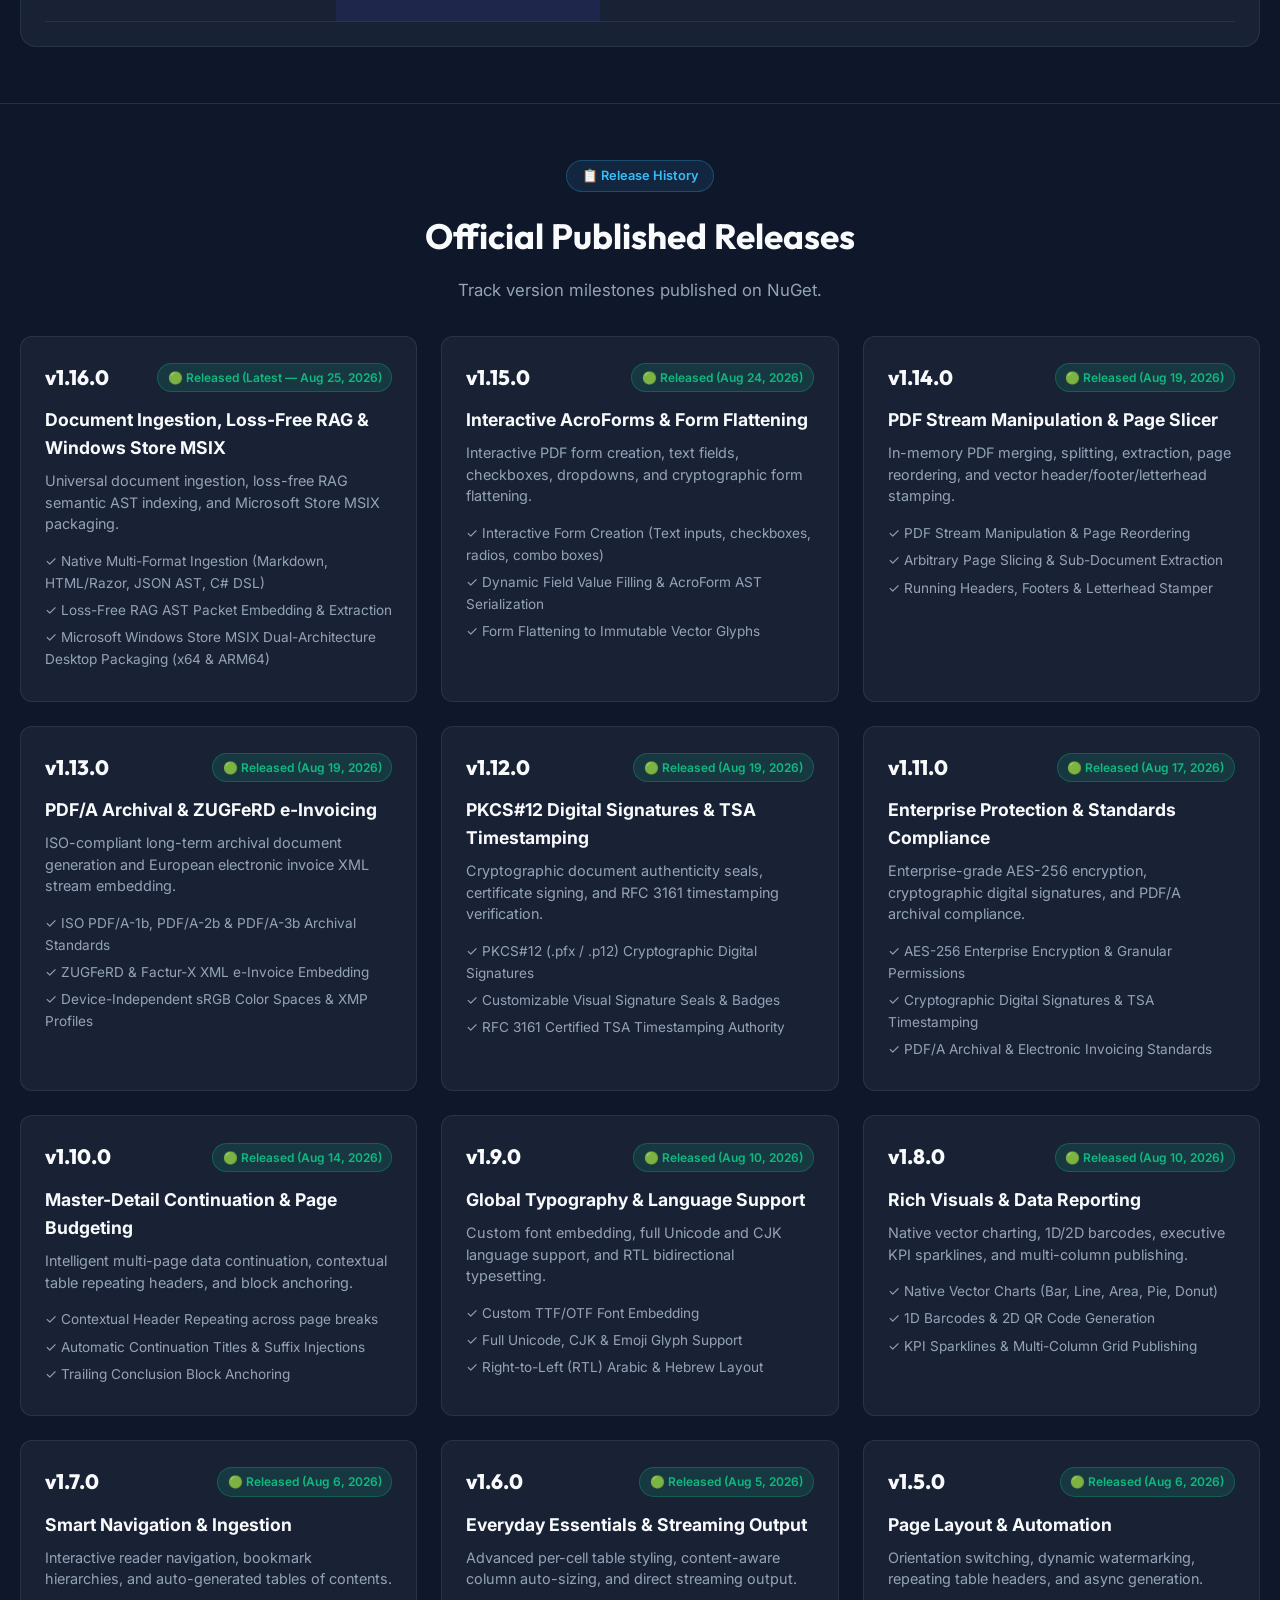
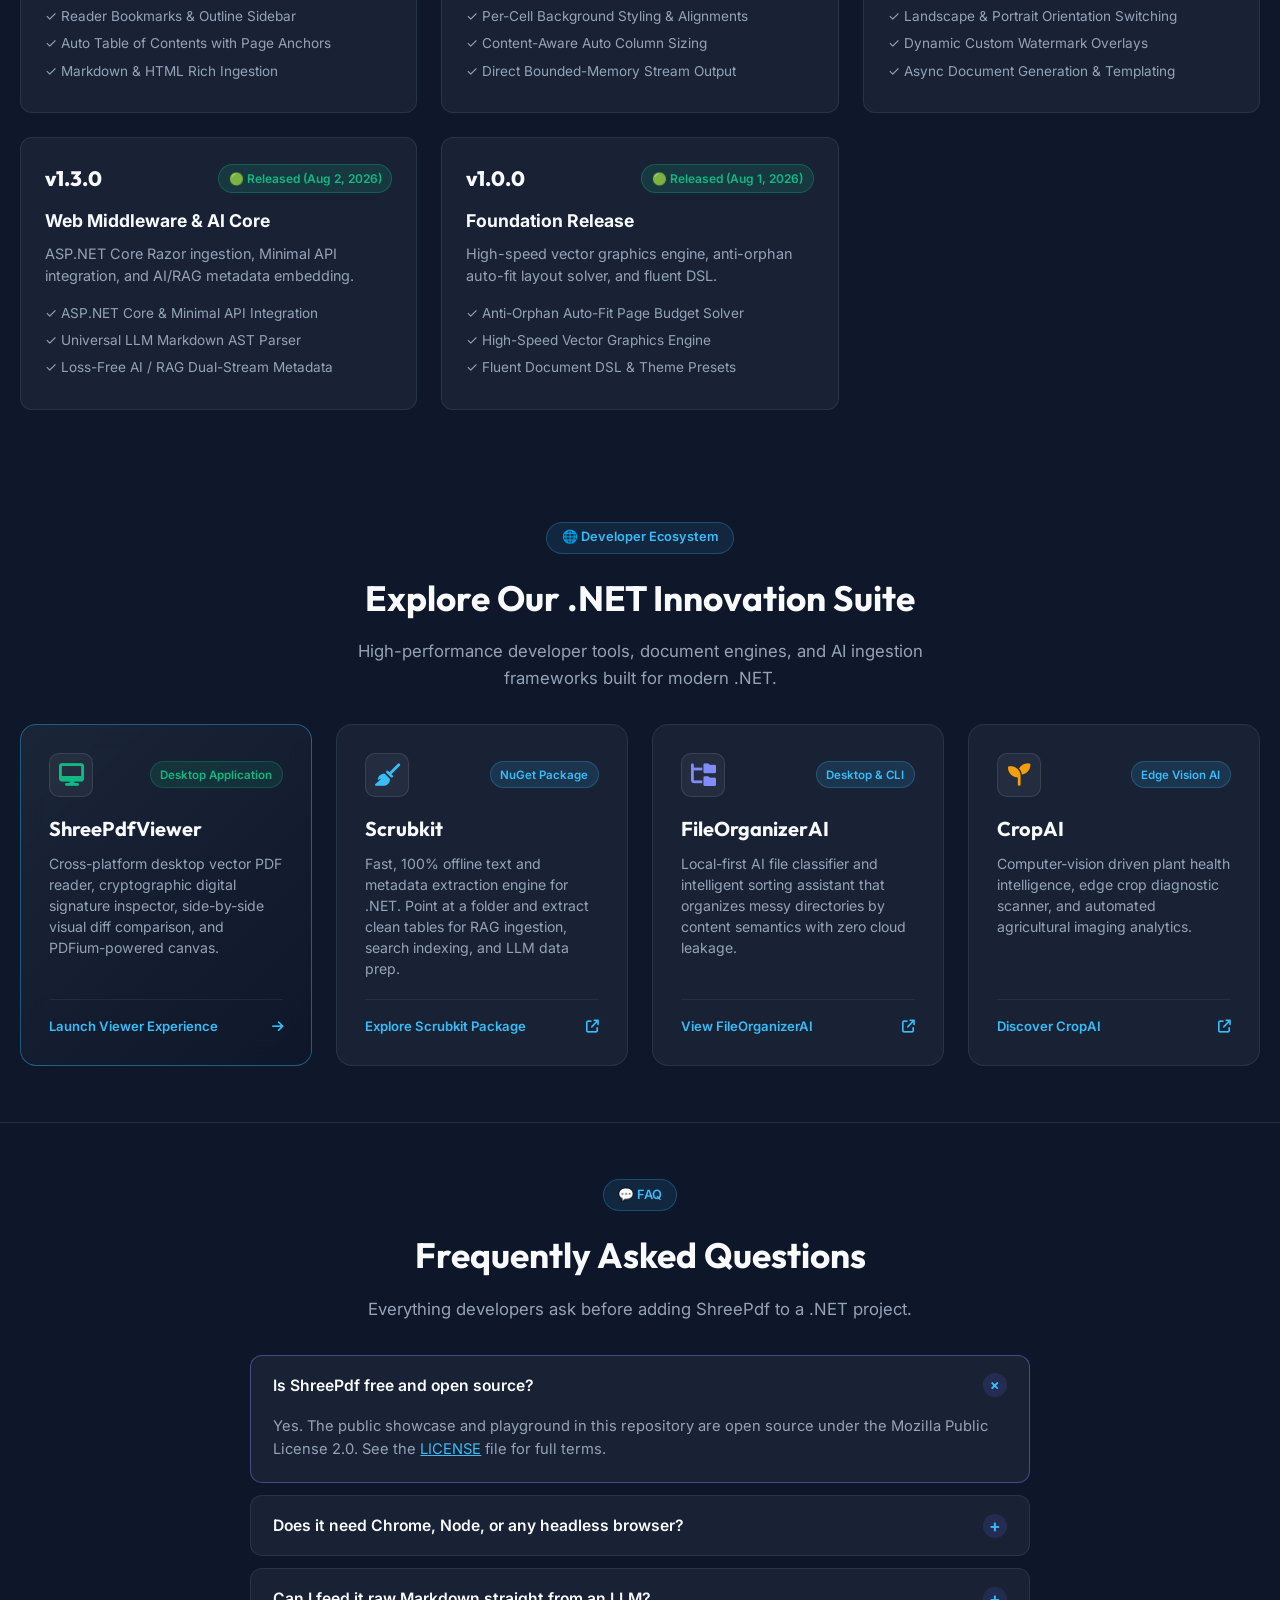
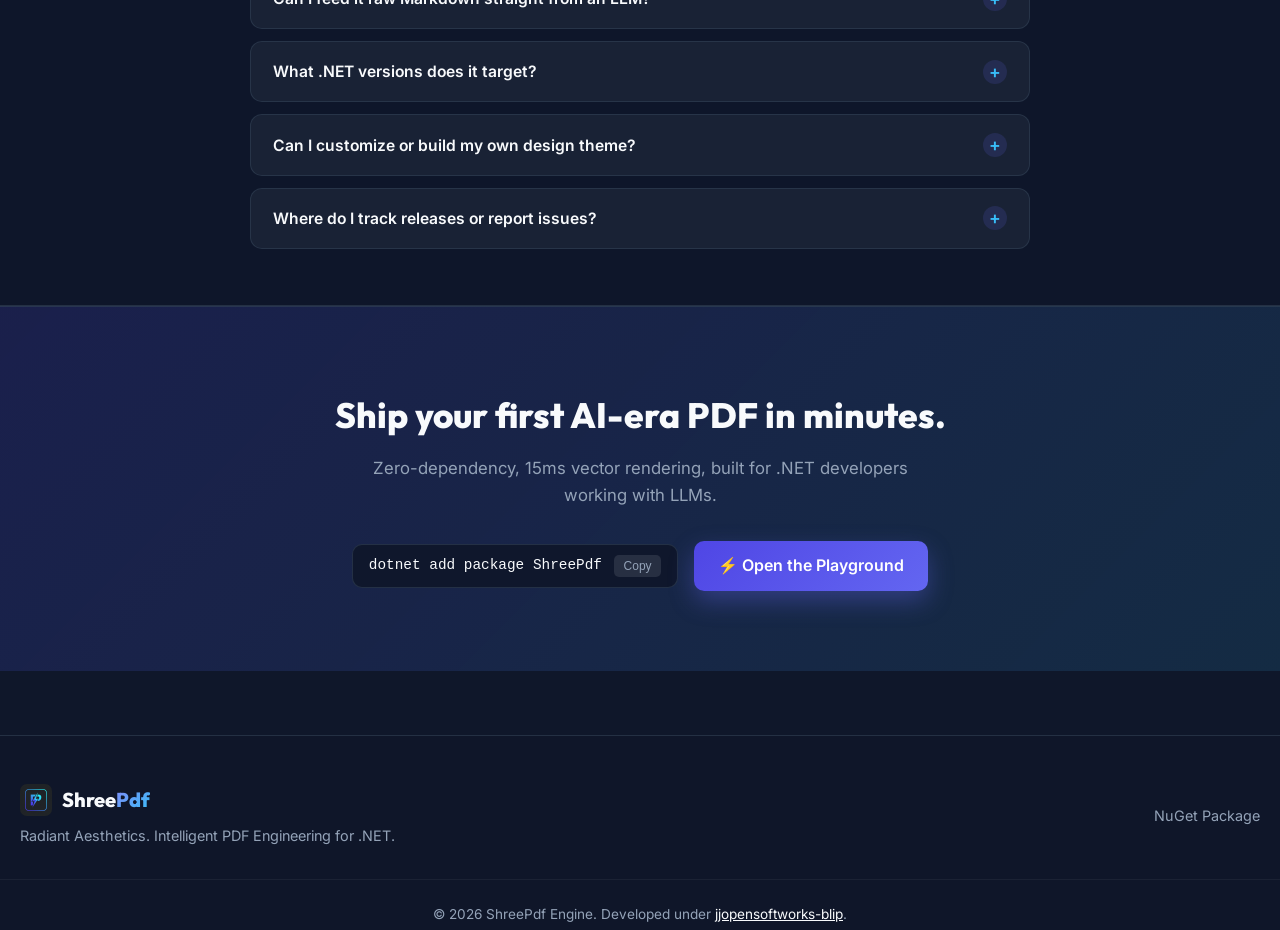
==== commit d7703b5b: "docs: highlight 1.6K+ NuGet downloads milestone, badges, and package download CTA" ====
--- a/index.html
+++ b/index.html
@@ -74,8 +74,9 @@
                 <img src="icon.png" alt="ShreePdf Icon" class="brand-icon-img">
                 <span class="brand-word">Shree<span class="gradient-text">Pdf</span></span>
             </a>
-            <a href="https://www.nuget.org/packages/ShreePdf" target="_blank" style="text-decoration: none; display: flex; align-items: center;">
+            <a href="https://www.nuget.org/packages/ShreePdf" target="_blank" style="text-decoration: none; display: flex; align-items: center; gap: 0.4rem;">
                 <img src="https://img.shields.io/nuget/v/ShreePdf?style=for-the-badge&logo=nuget&color=004880&label=NuGet" alt="NuGet Package Version" style="height: 22px; border-radius: 5px;">
+                <img src="https://img.shields.io/nuget/dt/ShreePdf?style=for-the-badge&logo=nuget&color=10b981&label=Downloads" alt="NuGet Package Downloads" style="height: 22px; border-radius: 5px;">
             </a>
             <nav class="nav-links">
                 <a href="#innovations">Innovations</a>
@@ -101,8 +102,14 @@
                 <div class="hero-badge">
                     <span class="pulse-dot"></span> Next-Gen .NET Document Engine
                 </div>
+                <div class="hero-badge" style="background: rgba(16, 185, 129, 0.12); border-color: rgba(16, 185, 129, 0.35); color: #10b981;">
+                    <span class="pulse-dot" style="background: #10b981; box-shadow: 0 0 8px #10b981;"></span> 🎉 1.6K+ NuGet Downloads Milestone
+                </div>
                 <a href="https://www.nuget.org/packages/ShreePdf" target="_blank" style="text-decoration: none;">
                     <img src="https://img.shields.io/badge/NuGet-v1.16.0-004880?style=for-the-badge&logo=nuget" alt="NuGet Package v1.16.0" style="height: 28px; border-radius: 6px;">
+                </a>
+                <a href="https://www.nuget.org/packages/ShreePdf" target="_blank" style="text-decoration: none;">
+                    <img src="https://img.shields.io/nuget/dt/ShreePdf?style=for-the-badge&logo=nuget&color=10b981&label=Downloads" alt="NuGet Package Downloads" style="height: 28px; border-radius: 6px;">
                 </a>
             </div>
             <h1 class="hero-title">
@@ -116,6 +123,9 @@
             <div class="hero-buttons">
                 <a href="migration.html" class="btn btn-primary btn-lg" style="background: linear-gradient(135deg, #4f46e5, #38bdf8);">
                     <span>🚀 Migration Guide</span>
+                </a>
+                <a href="https://www.nuget.org/packages/ShreePdf" target="_blank" class="btn btn-secondary btn-lg" style="border-color: rgba(16, 185, 129, 0.4); color: #10b981;">
+                    <span><i class="fa-solid fa-download"></i> Download Package</span>
                 </a>
                 <a href="viewer.html" class="btn btn-secondary btn-lg" style="border-color: rgba(56, 189, 248, 0.4); color: #38bdf8;">
                     <span><i class="fa-solid fa-desktop"></i> ShreePdf Viewer</span>
@@ -134,6 +144,10 @@
 
             <!-- Hero Metrics Grid -->
             <div class="metrics-grid">
+                <div class="metric-card" style="border-color: rgba(16, 185, 129, 0.35); background: rgba(16, 185, 129, 0.06);">
+                    <div class="metric-val" style="color: #10b981;">1.6K+</div>
+                    <div class="metric-lbl">Total NuGet Downloads</div>
+                </div>
                 <div class="metric-card">
                     <div class="metric-val">15 ms</div>
                     <div class="metric-lbl">Vector Render Latency</div>
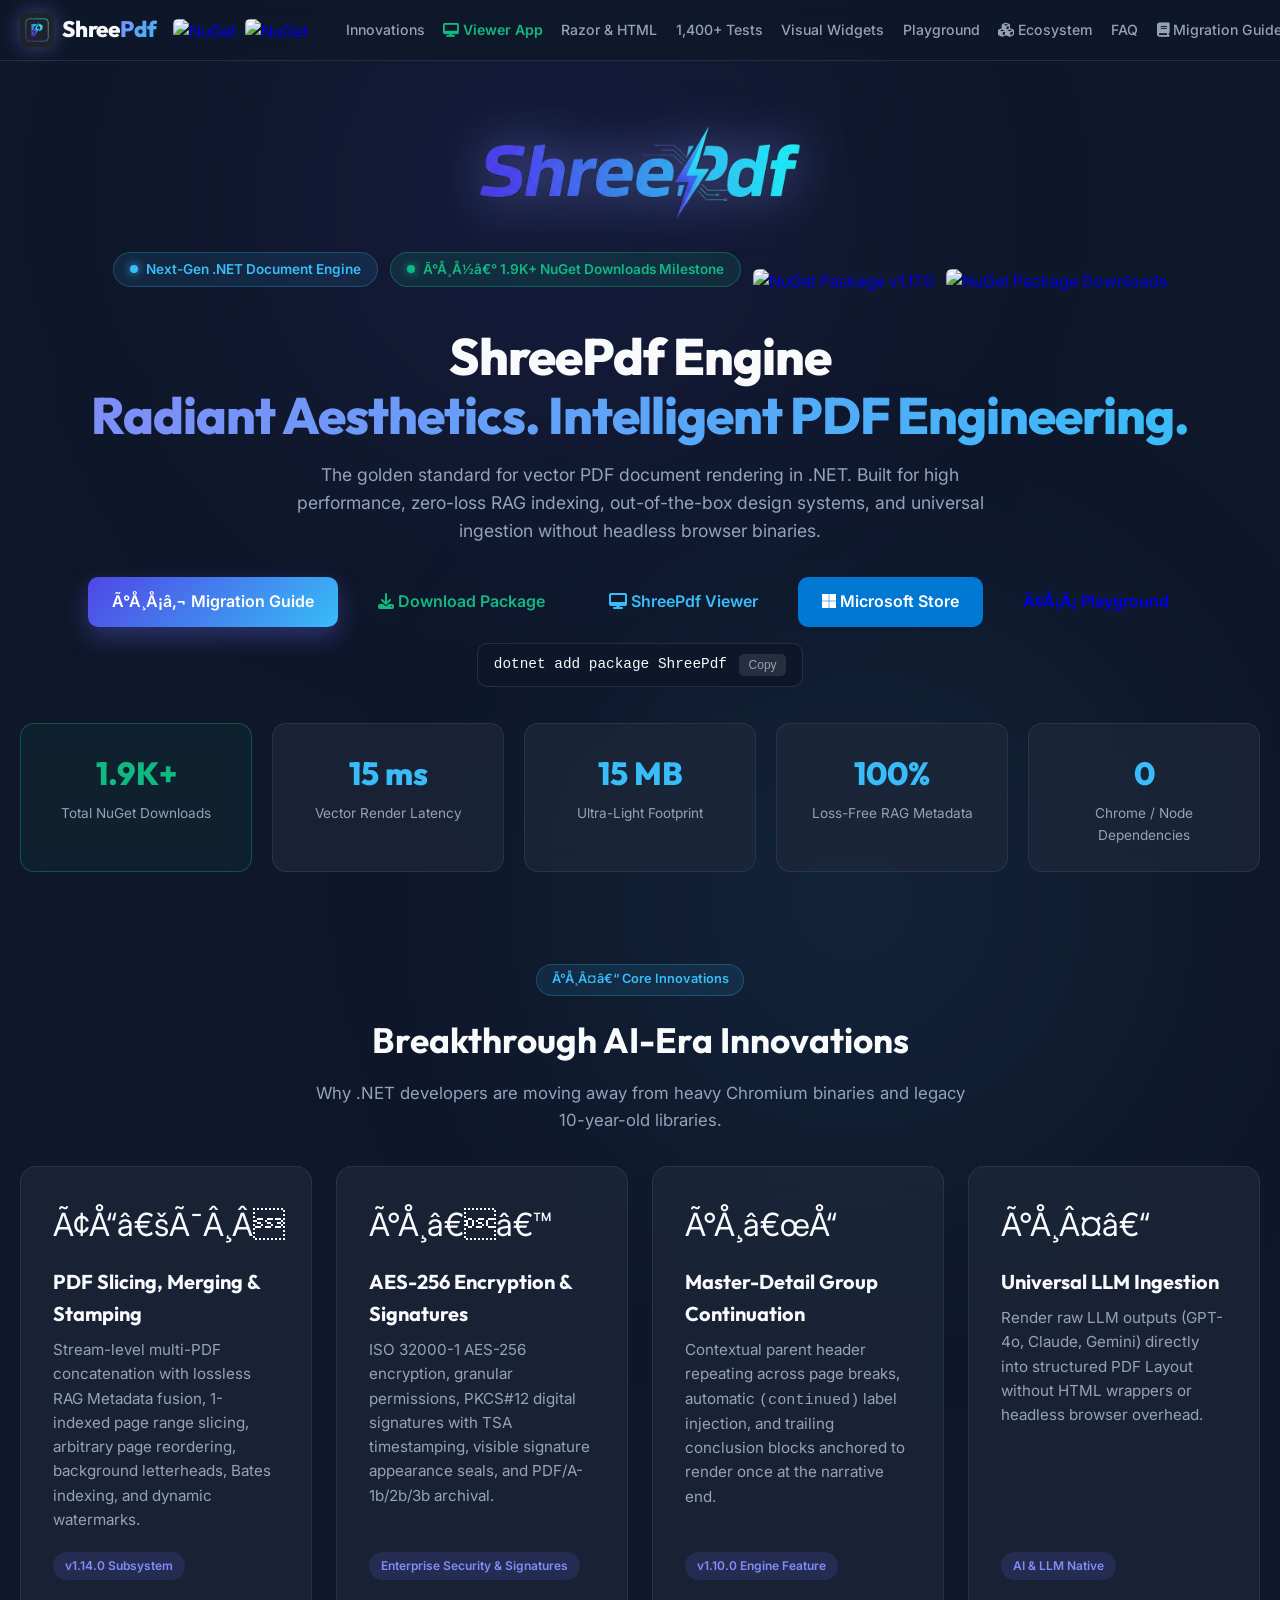
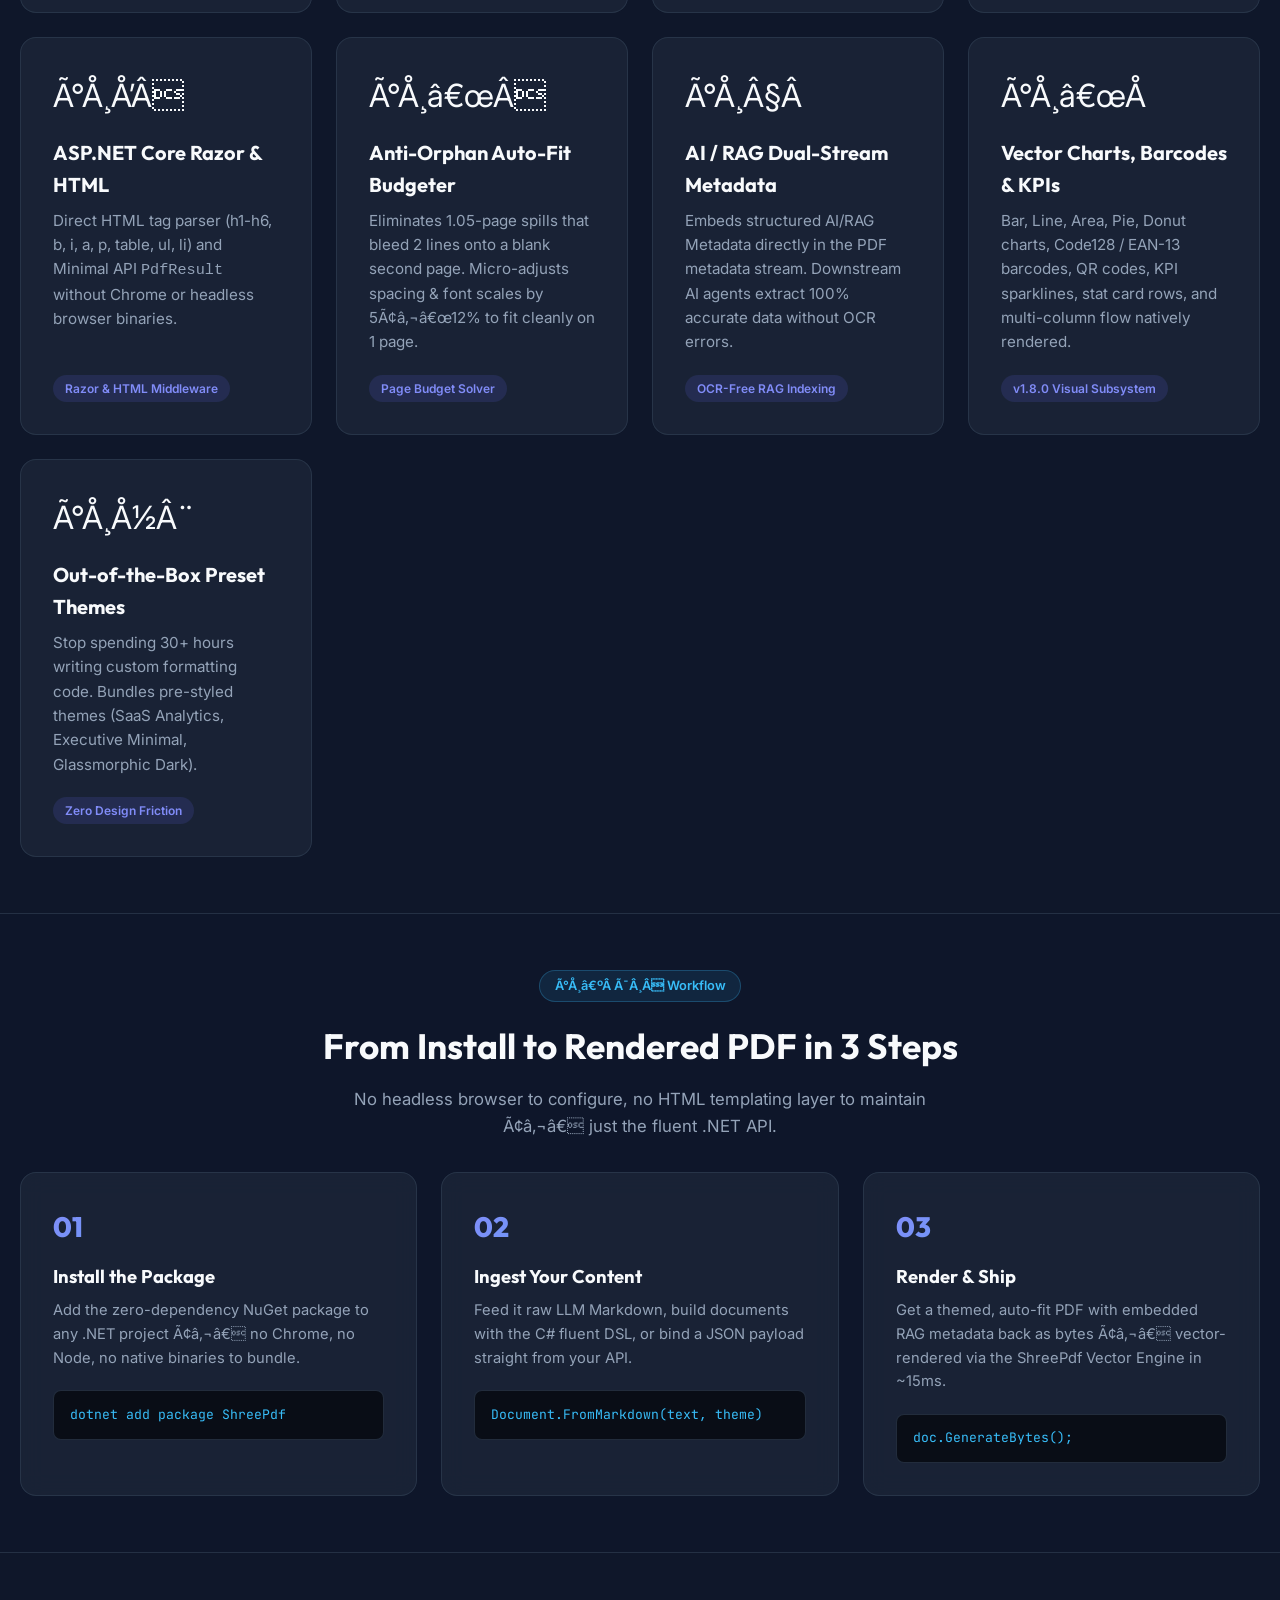
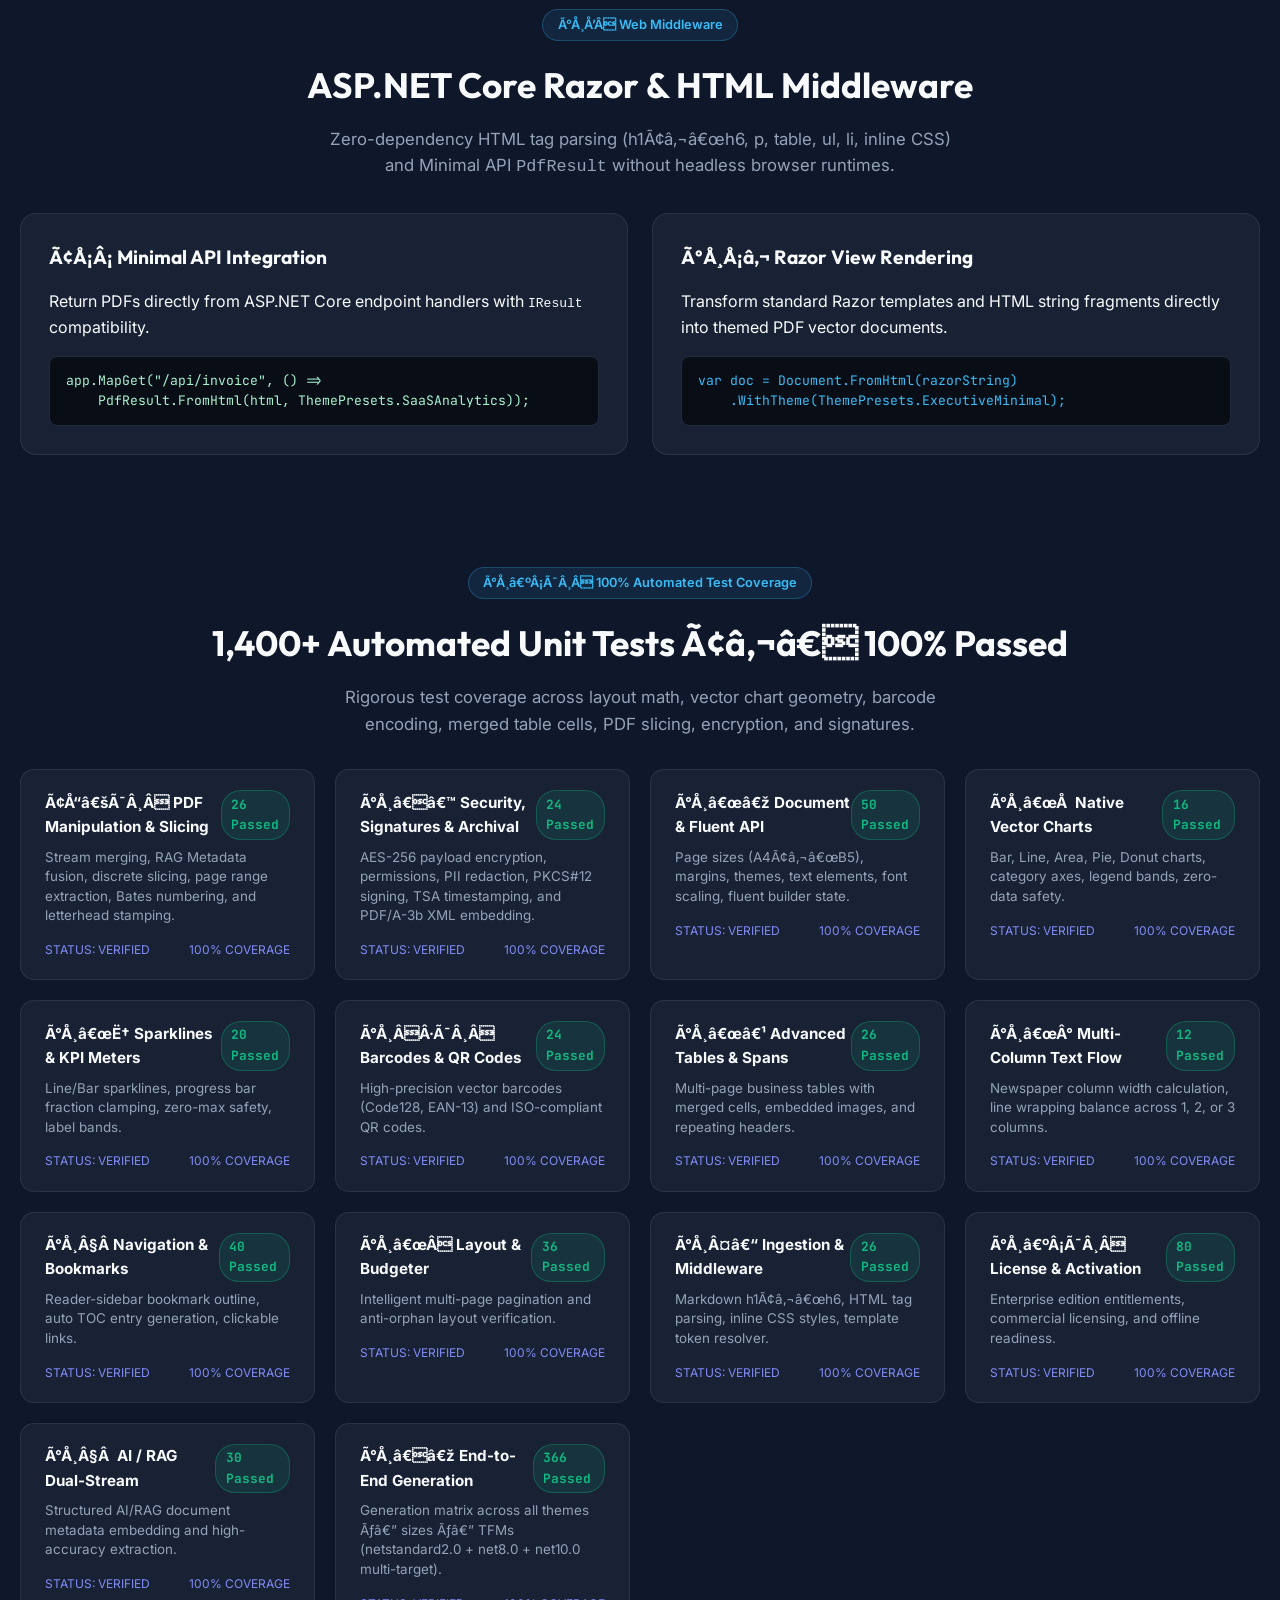
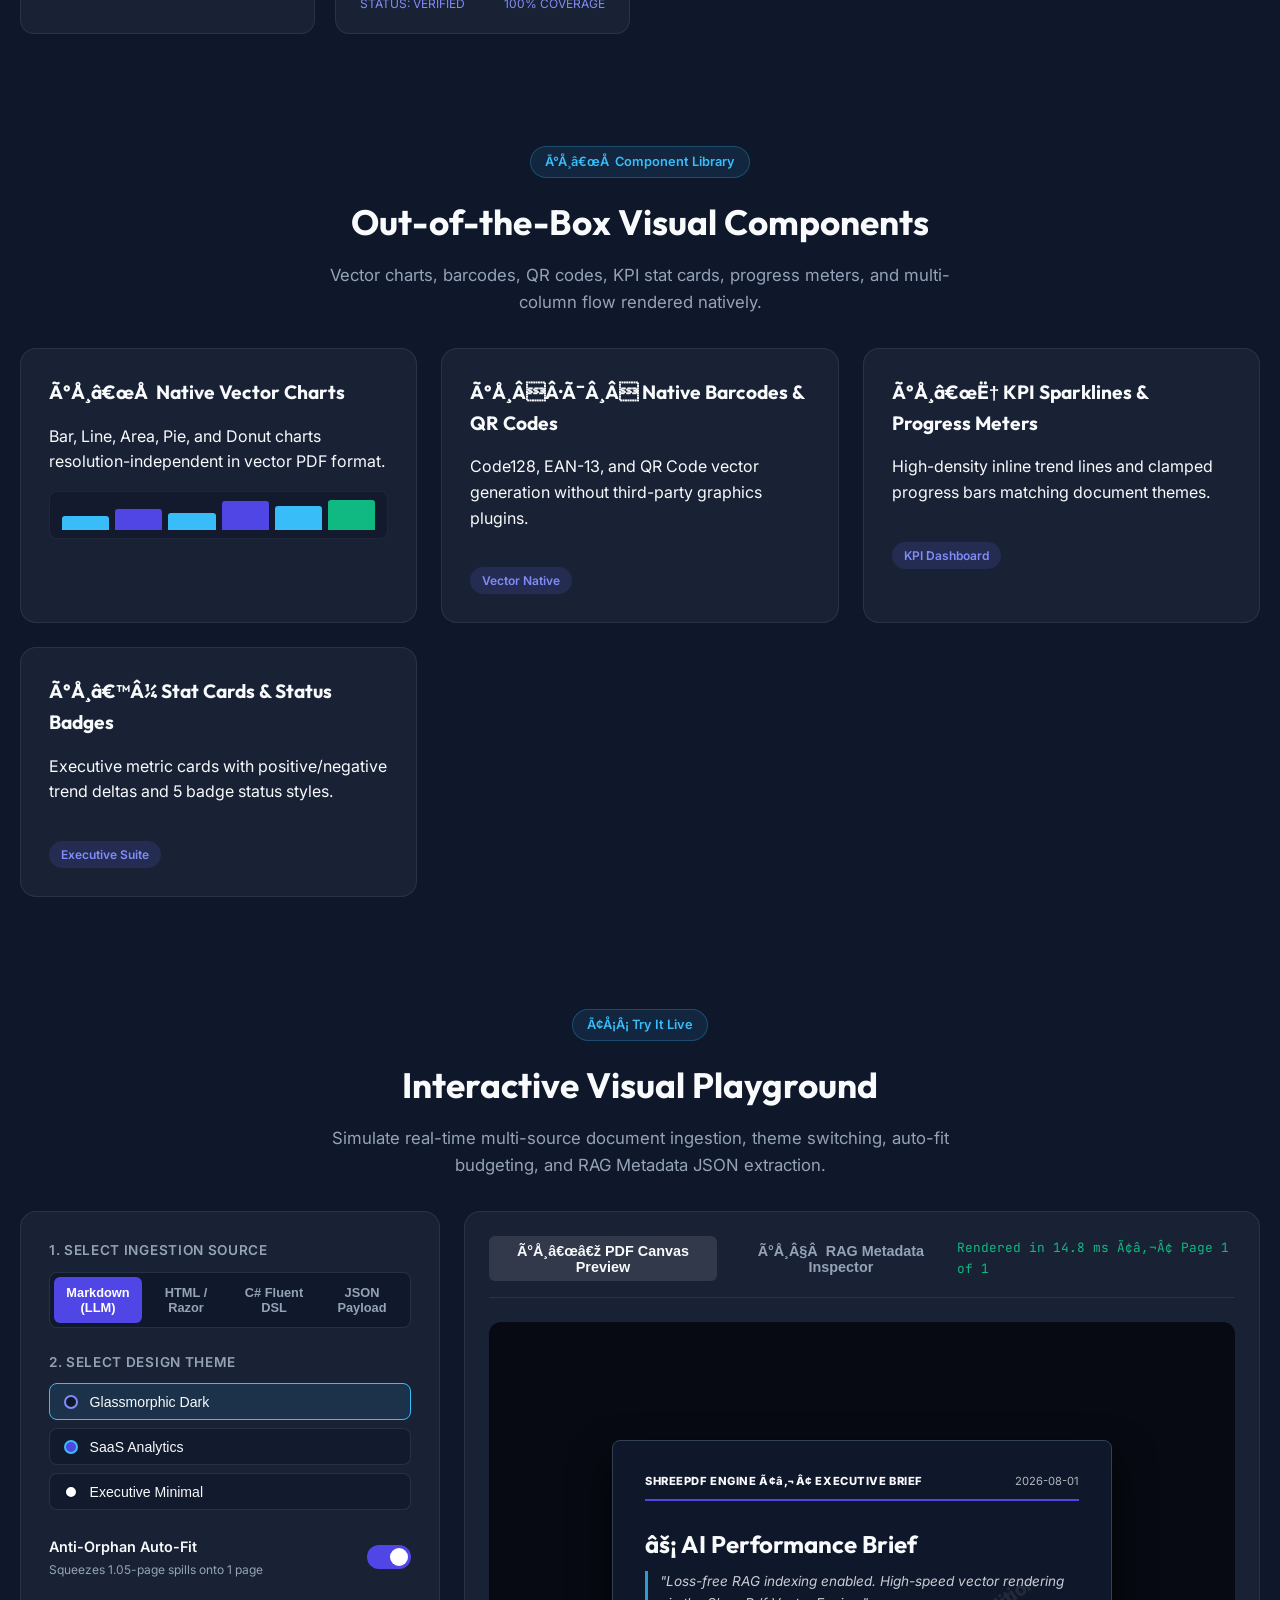
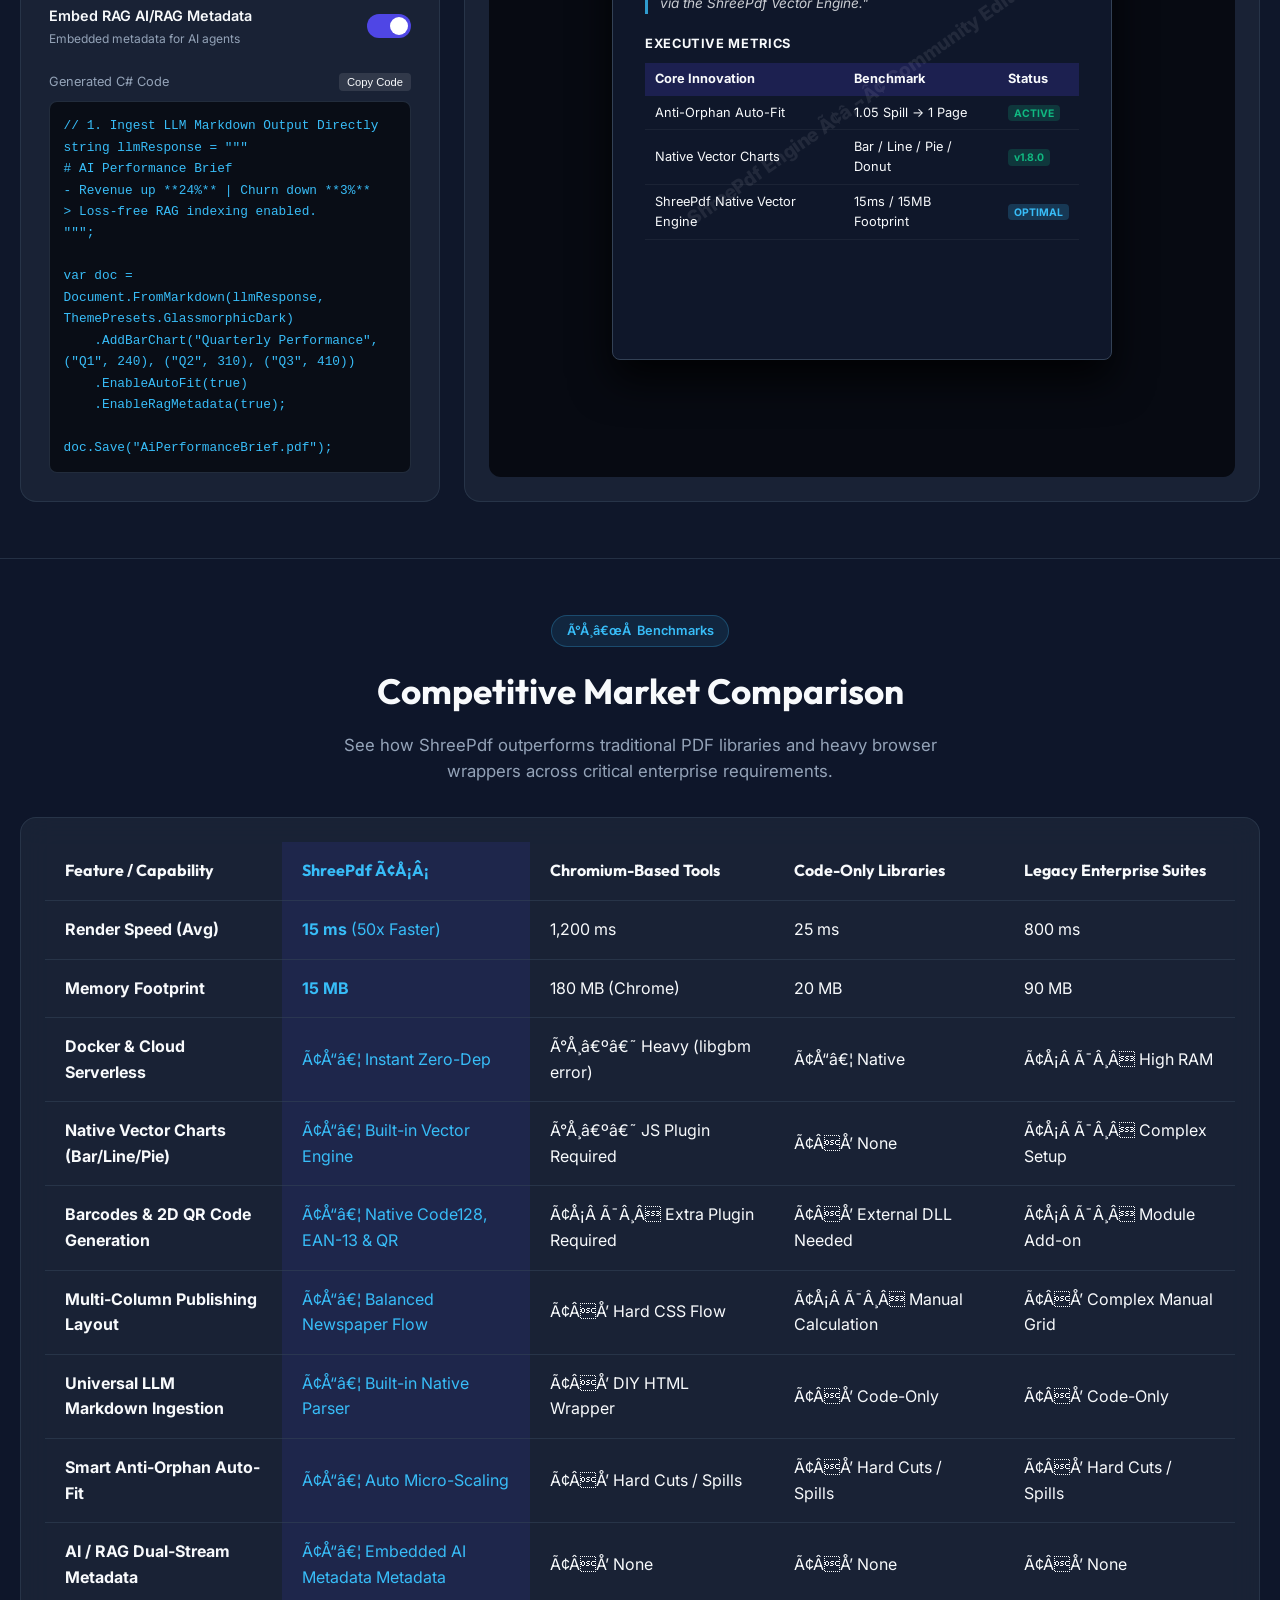
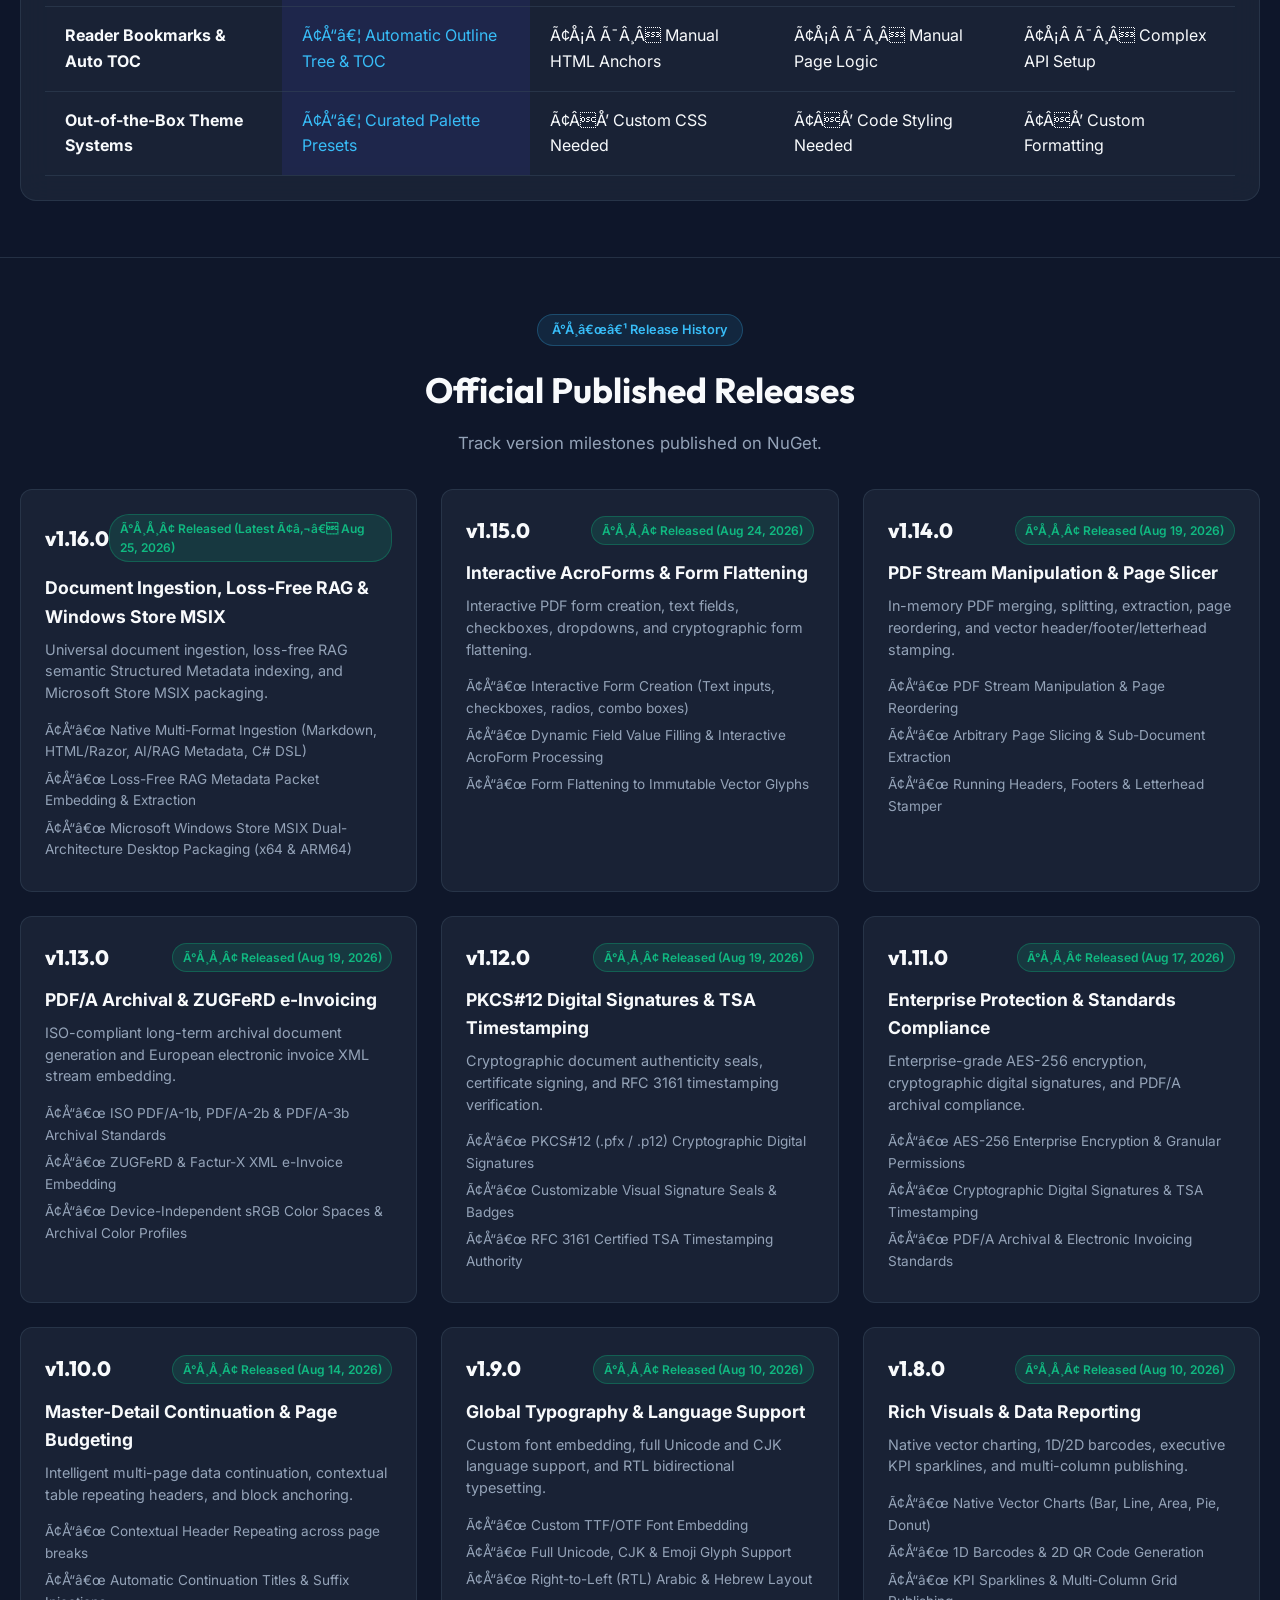
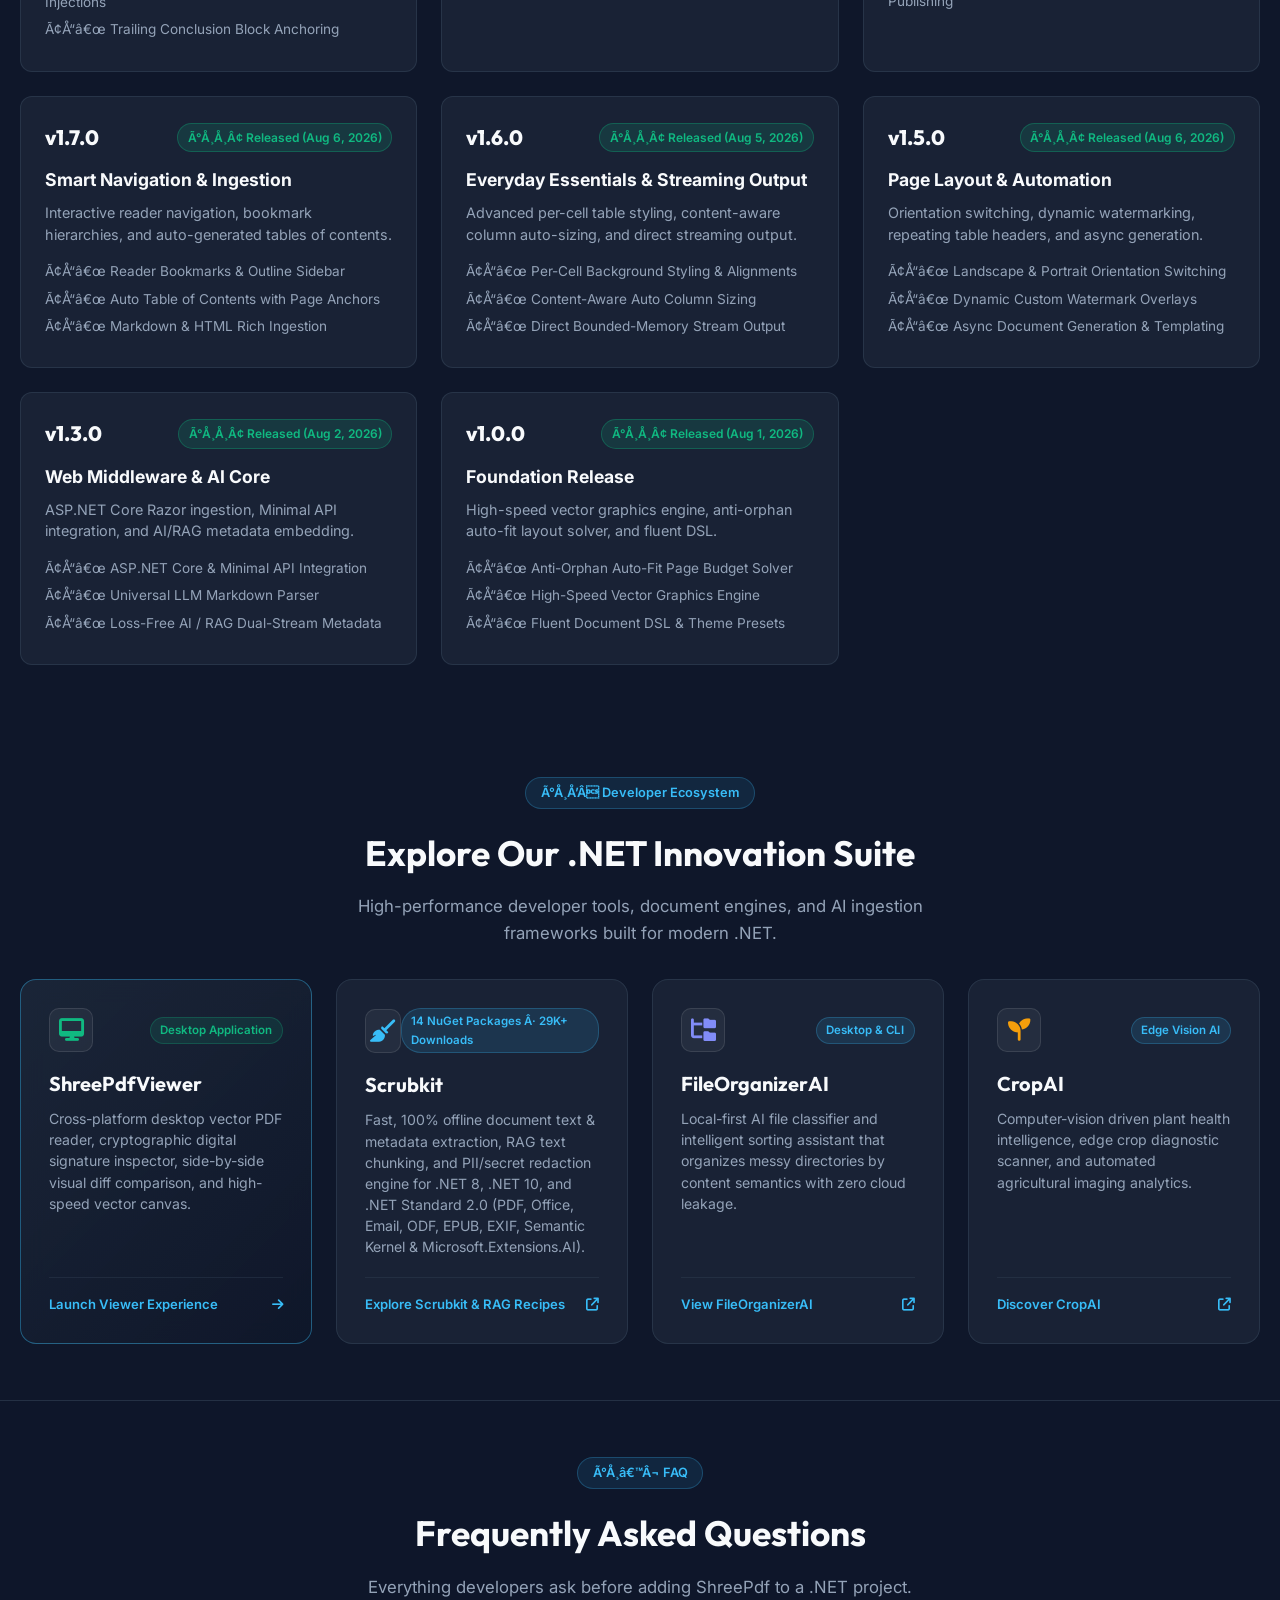
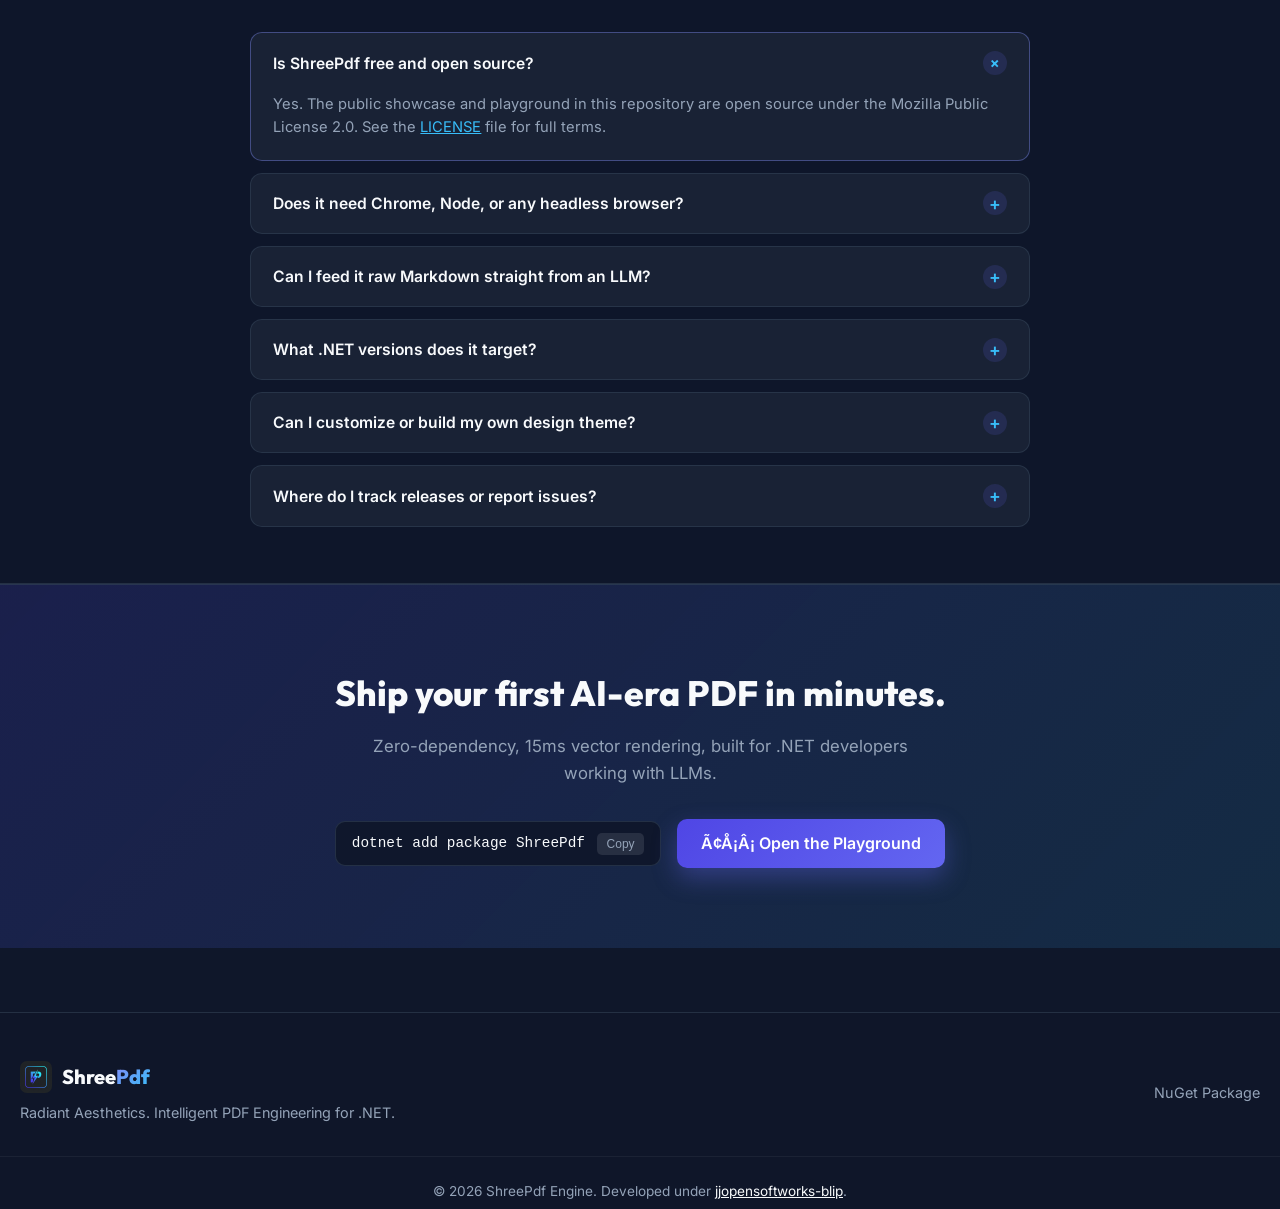
==== commit ac921360: "feat(v1.17.0): update public showcase to v1.17.0, add competitor migration pages, and sanitize publi" ====
--- a/index.html
+++ b/index.html
@@ -1,4 +1,4 @@
-<!--
+﻿<!--
   Copyright (c) 2026 jjopensoftworks-blip. All rights reserved.
   ShreePdf Engine - Radiant Aesthetics and Intelligent PDF Engineering for .NET
 -->
@@ -9,8 +9,8 @@
     <meta charset="UTF-8">
     <meta name="viewport" content="width=device-width, initial-scale=1.0">
     <title>ShreePdf Engine | Radiant Aesthetics. Intelligent PDF Engineering for .NET</title>
-    <meta name="description" content="Next-generation .NET PDF Generator library featuring universal Markdown ingestion, anti-orphan auto-fit page budgeting, AI/RAG dual-stream metadata embedding, out-of-the-box design systems, and fast SkiaSharp vector rendering.">
-    <meta name="keywords" content="dotnet pdf, csharp pdf, pdf generator c#, skia pdf, markdown to pdf dotnet, invoice generator c#, pdf library .net 8 .net 10, questpdf alternative, itext alternative, pdfsharp alternative, shreepdf">
+    <meta name="description" content="Next-generation .NET PDF Generator library featuring universal Markdown ingestion, anti-orphan auto-fit page budgeting, AI/RAG dual-stream metadata embedding, out-of-the-box design systems, and fast native vector rendering.">
+    <meta name="keywords" content="dotnet pdf, csharp pdf, pdf generator c#, vector pdf, markdown to pdf dotnet, invoice generator c#, pdf library .net 8 .net 10, questpdf alternative, itext alternative, pdfsharp alternative, shreepdf">
     <meta name="author" content="JJ OpenSoftworks">
     <link rel="canonical" href="https://jjopensoftworks-blip.github.io/ShreePdfPage/">
     <meta name="google-site-verification" content="google909fa6d2d0d9e6a4">
@@ -28,7 +28,7 @@
 
     <!-- Social Preview -->
     <meta property="og:title" content="ShreePdf Engine | Intelligent PDF Engineering for .NET">
-    <meta property="og:description" content="Zero-dependency .NET PDF library built for the AI era. Markdown ingestion, anti-orphan auto-fit, RAG metadata embedding, SkiaSharp vector rendering.">
+    <meta property="og:description" content="Zero-dependency .NET PDF library built for the AI era. Markdown ingestion, anti-orphan auto-fit, RAG metadata embedding, native vector rendering.">
     <meta property="og:image" content="https://jjopensoftworks-blip.github.io/ShreePdfPage/logo.png">
     <meta property="og:url" content="https://jjopensoftworks-blip.github.io/ShreePdfPage/">
     <meta property="og:type" content="website">
@@ -40,14 +40,14 @@
       "@context": "https://schema.org",
       "@type": "SoftwareApplication",
       "name": "ShreePdf Engine",
-      "operatingSystem": ".NET 8.0, .NET 10.0, Windows, Linux, macOS",
+      "operatingSystem": ".NET 8.0, .NET 10.0, .NET Standard 2.0, Windows, Linux, macOS",
       "applicationCategory": "DeveloperApplication",
       "offers": {
         "@type": "Offer",
         "price": "0",
         "priceCurrency": "USD"
       },
-      "description": "High-performance .NET PDF generation engine featuring Markdown ingestion, SkiaSharp vector rendering, CJK/RTL typography, AES-256 encryption, and digital signatures.",
+      "description": "High-performance .NET PDF generation engine featuring Markdown ingestion, native vector rendering, CJK/RTL typography, AES-256 encryption, and digital signatures.",
       "url": "https://jjopensoftworks-blip.github.io/ShreePdfPage/",
       "author": {
         "@type": "Organization",
@@ -82,7 +82,7 @@
                 <a href="#innovations">Innovations</a>
                 <a href="viewer.html" style="color: #10b981; font-weight: 600;"><i class="fa-solid fa-desktop"></i> Viewer App</a>
                 <a href="#razor-html">Razor &amp; HTML</a>
-                <a href="#qa-matrix">1,144 Tests</a>
+                <a href="#qa-matrix">1,400+ Tests</a>
                 <a href="#widgets">Visual Widgets</a>
                 <a href="#playground">Playground</a>
                 <a href="#ecosystem"><i class="fa-solid fa-cubes"></i> Ecosystem</a>
@@ -103,10 +103,10 @@
                     <span class="pulse-dot"></span> Next-Gen .NET Document Engine
                 </div>
                 <div class="hero-badge" style="background: rgba(16, 185, 129, 0.12); border-color: rgba(16, 185, 129, 0.35); color: #10b981;">
-                    <span class="pulse-dot" style="background: #10b981; box-shadow: 0 0 8px #10b981;"></span> 🎉 1.6K+ NuGet Downloads Milestone
+                    <span class="pulse-dot" style="background: #10b981; box-shadow: 0 0 8px #10b981;"></span> Ã°Å¸Å½â€° 1.9K+ NuGet Downloads Milestone
                 </div>
                 <a href="https://www.nuget.org/packages/ShreePdf" target="_blank" style="text-decoration: none;">
-                    <img src="https://img.shields.io/badge/NuGet-v1.16.0-004880?style=for-the-badge&logo=nuget" alt="NuGet Package v1.16.0" style="height: 28px; border-radius: 6px;">
+                    <img src="https://img.shields.io/badge/NuGet-v1.17.0-004880?style=for-the-badge&logo=nuget" alt="NuGet Package v1.17.0" style="height: 28px; border-radius: 6px;">
                 </a>
                 <a href="https://www.nuget.org/packages/ShreePdf" target="_blank" style="text-decoration: none;">
                     <img src="https://img.shields.io/nuget/dt/ShreePdf?style=for-the-badge&logo=nuget&color=10b981&label=Downloads" alt="NuGet Package Downloads" style="height: 28px; border-radius: 6px;">
@@ -122,7 +122,7 @@
 
             <div class="hero-buttons">
                 <a href="migration.html" class="btn btn-primary btn-lg" style="background: linear-gradient(135deg, #4f46e5, #38bdf8);">
-                    <span>🚀 Migration Guide</span>
+                    <span>Ã°Å¸Å¡â‚¬ Migration Guide</span>
                 </a>
                 <a href="https://www.nuget.org/packages/ShreePdf" target="_blank" class="btn btn-secondary btn-lg" style="border-color: rgba(16, 185, 129, 0.4); color: #10b981;">
                     <span><i class="fa-solid fa-download"></i> Download Package</span>
@@ -134,7 +134,7 @@
                     <span><i class="fa-brands fa-microsoft"></i> Microsoft Store</span>
                 </a>
                 <a href="#playground" class="btn btn-secondary btn-lg">
-                    <span>⚡ Playground</span>
+                    <span>Ã¢Å¡Â¡ Playground</span>
                 </a>
                 <div class="copy-cmd-box" id="copyCmdBox" onclick="copyNugetCmd(event)">
                     <code>dotnet add package ShreePdf</code>
@@ -145,7 +145,7 @@
             <!-- Hero Metrics Grid -->
             <div class="metrics-grid">
                 <div class="metric-card" style="border-color: rgba(16, 185, 129, 0.35); background: rgba(16, 185, 129, 0.06);">
-                    <div class="metric-val" style="color: #10b981;">1.6K+</div>
+                    <div class="metric-val" style="color: #10b981;">1.9K+</div>
                     <div class="metric-lbl">Total NuGet Downloads</div>
                 </div>
                 <div class="metric-card">
@@ -158,7 +158,7 @@
                 </div>
                 <div class="metric-card">
                     <div class="metric-val">100%</div>
-                    <div class="metric-lbl">Loss-Free RAG AST</div>
+                    <div class="metric-lbl">Loss-Free RAG Metadata</div>
                 </div>
                 <div class="metric-card">
                     <div class="metric-val">0</div>
@@ -172,70 +172,70 @@
     <section id="innovations" class="section">
         <div class="container">
             <div class="section-header text-center">
-                <span class="section-eyebrow">🤖 Core Innovations</span>
+                <span class="section-eyebrow">Ã°Å¸Â¤â€“ Core Innovations</span>
                 <h2 class="section-title">Breakthrough AI-Era Innovations</h2>
                 <p class="section-subtitle">Why .NET developers are moving away from heavy Chromium binaries and legacy 10-year-old libraries.</p>
             </div>
 
             <div class="features-grid">
                 <div class="feature-card">
-                    <div class="feature-icon icon-rag">✂️</div>
+                    <div class="feature-icon icon-rag">Ã¢Å“â€šÃ¯Â¸Â</div>
                     <h3>PDF Slicing, Merging &amp; Stamping</h3>
-                    <p>Stream-level multi-PDF concatenation with lossless RAG AST fusion, 1-indexed page range slicing, arbitrary page reordering, background letterheads, Bates indexing, and dynamic watermarks.</p>
+                    <p>Stream-level multi-PDF concatenation with lossless RAG Metadata fusion, 1-indexed page range slicing, arbitrary page reordering, background letterheads, Bates indexing, and dynamic watermarks.</p>
                     <div class="feature-tag">v1.14.0 Subsystem</div>
                 </div>
 
                 <div class="feature-card">
-                    <div class="feature-icon icon-ai">🔒</div>
+                    <div class="feature-icon icon-ai">Ã°Å¸â€â€™</div>
                     <h3>AES-256 Encryption &amp; Signatures</h3>
                     <p>ISO 32000-1 AES-256 encryption, granular permissions, PKCS#12 digital signatures with TSA timestamping, visible signature appearance seals, and PDF/A-1b/2b/3b archival.</p>
                     <div class="feature-tag">Enterprise Security &amp; Signatures</div>
                 </div>
 
                 <div class="feature-card">
-                    <div class="feature-icon icon-ai">📜</div>
+                    <div class="feature-icon icon-ai">Ã°Å¸â€œÅ“</div>
                     <h3>Master-Detail Group Continuation</h3>
                     <p>Contextual parent header repeating across page breaks, automatic <code>(continued)</code> label injection, and trailing conclusion blocks anchored to render once at the narrative end.</p>
                     <div class="feature-tag">v1.10.0 Engine Feature</div>
                 </div>
 
                 <div class="feature-card">
-                    <div class="feature-icon icon-ai">🤖</div>
+                    <div class="feature-icon icon-ai">Ã°Å¸Â¤â€“</div>
                     <h3>Universal LLM Ingestion</h3>
-                    <p>Render raw LLM outputs (GPT-4o, Claude, Gemini) directly into structured PDF AST without HTML wrappers or headless browser overhead.</p>
+                    <p>Render raw LLM outputs (GPT-4o, Claude, Gemini) directly into structured PDF Layout without HTML wrappers or headless browser overhead.</p>
                     <div class="feature-tag">AI &amp; LLM Native</div>
                 </div>
 
                 <div class="feature-card">
-                    <div class="feature-icon icon-rag">🌐</div>
+                    <div class="feature-icon icon-rag">Ã°Å¸Å’Â</div>
                     <h3>ASP.NET Core Razor &amp; HTML</h3>
                     <p>Direct HTML tag parser (h1-h6, b, i, a, p, table, ul, li) and Minimal API <code>PdfResult</code> without Chrome or headless browser binaries.</p>
                     <div class="feature-tag">Razor &amp; HTML Middleware</div>
                 </div>
 
                 <div class="feature-card">
-                    <div class="feature-icon icon-fit">📐</div>
+                    <div class="feature-icon icon-fit">Ã°Å¸â€œÂ</div>
                     <h3>Anti-Orphan Auto-Fit Budgeter</h3>
-                    <p>Eliminates 1.05-page spills that bleed 2 lines onto a blank second page. Micro-adjusts spacing &amp; font scales by 5–12% to fit cleanly on 1 page.</p>
+                    <p>Eliminates 1.05-page spills that bleed 2 lines onto a blank second page. Micro-adjusts spacing &amp; font scales by 5Ã¢â‚¬â€œ12% to fit cleanly on 1 page.</p>
                     <div class="feature-tag">Page Budget Solver</div>
                 </div>
 
                 <div class="feature-card">
-                    <div class="feature-icon icon-rag">🧠</div>
+                    <div class="feature-icon icon-rag">Ã°Å¸Â§Â </div>
                     <h3>AI / RAG Dual-Stream Metadata</h3>
-                    <p>Embeds structured JSON AST directly in the PDF metadata stream. Downstream AI agents extract 100% accurate data without OCR errors.</p>
+                    <p>Embeds structured AI/RAG Metadata directly in the PDF metadata stream. Downstream AI agents extract 100% accurate data without OCR errors.</p>
                     <div class="feature-tag">OCR-Free RAG Indexing</div>
                 </div>
 
                 <div class="feature-card">
-                    <div class="feature-icon icon-skia">📊</div>
+                    <div class="feature-icon icon-skia">Ã°Å¸â€œÅ </div>
                     <h3>Vector Charts, Barcodes &amp; KPIs</h3>
                     <p>Bar, Line, Area, Pie, Donut charts, Code128 / EAN-13 barcodes, QR codes, KPI sparklines, stat card rows, and multi-column flow natively rendered.</p>
                     <div class="feature-tag">v1.8.0 Visual Subsystem</div>
                 </div>
 
                 <div class="feature-card">
-                    <div class="feature-icon icon-skia">🎨</div>
+                    <div class="feature-icon icon-skia">Ã°Å¸Å½Â¨</div>
                     <h3>Out-of-the-Box Preset Themes</h3>
                     <p>Stop spending 30+ hours writing custom formatting code. Bundles pre-styled themes (SaaS Analytics, Executive Minimal, Glassmorphic Dark).</p>
                     <div class="feature-tag">Zero Design Friction</div>
@@ -248,16 +248,16 @@
     <section id="how-it-works" class="section section-dark">
         <div class="container">
             <div class="section-header text-center">
-                <span class="section-eyebrow">🛠️ Workflow</span>
+                <span class="section-eyebrow">Ã°Å¸â€ºÂ Ã¯Â¸Â Workflow</span>
                 <h2 class="section-title">From Install to Rendered PDF in 3 Steps</h2>
-                <p class="section-subtitle">No headless browser to configure, no HTML templating layer to maintain — just the fluent .NET API.</p>
+                <p class="section-subtitle">No headless browser to configure, no HTML templating layer to maintain Ã¢â‚¬â€ just the fluent .NET API.</p>
             </div>
 
             <div class="steps-grid">
                 <div class="step-card">
                     <div class="step-number">01</div>
                     <h3>Install the Package</h3>
-                    <p>Add the zero-dependency NuGet package to any .NET project — no Chrome, no Node, no native binaries to bundle.</p>
+                    <p>Add the zero-dependency NuGet package to any .NET project Ã¢â‚¬â€ no Chrome, no Node, no native binaries to bundle.</p>
                     <code class="step-code">dotnet add package ShreePdf</code>
                 </div>
                 <div class="step-card">
@@ -269,7 +269,7 @@
                 <div class="step-card">
                     <div class="step-number">03</div>
                     <h3>Render &amp; Ship</h3>
-                    <p>Get a themed, auto-fit PDF with embedded RAG metadata back as bytes — vector-rendered via SkiaSharp in ~15ms.</p>
+                    <p>Get a themed, auto-fit PDF with embedded RAG metadata back as bytes Ã¢â‚¬â€ vector-rendered via the ShreePdf Vector Engine in ~15ms.</p>
                     <code class="step-code">doc.GenerateBytes();</code>
                 </div>
             </div>
@@ -280,20 +280,20 @@
     <section id="razor-html" class="section">
         <div class="container">
             <div class="section-header text-center">
-                <span class="section-eyebrow">🌐 Web Middleware</span>
+                <span class="section-eyebrow">Ã°Å¸Å’Â Web Middleware</span>
                 <h2 class="section-title">ASP.NET Core Razor &amp; HTML Middleware</h2>
-                <p class="section-subtitle">Zero-dependency HTML tag parsing (h1–h6, p, table, ul, li, inline CSS) and Minimal API <code>PdfResult</code> without headless browser runtimes.</p>
+                <p class="section-subtitle">Zero-dependency HTML tag parsing (h1Ã¢â‚¬â€œh6, p, table, ul, li, inline CSS) and Minimal API <code>PdfResult</code> without headless browser runtimes.</p>
             </div>
 
             <div class="widgets-grid">
                 <div class="widget-card">
-                    <h3>⚡ Minimal API Integration</h3>
+                    <h3>Ã¢Å¡Â¡ Minimal API Integration</h3>
                     <p>Return PDFs directly from ASP.NET Core endpoint handlers with <code>IResult</code> compatibility.</p>
                     <pre class="step-code"><code style="color: #a7f3d0;">app.MapGet("/api/invoice", () => 
     PdfResult.FromHtml(html, ThemePresets.SaaSAnalytics));</code></pre>
                 </div>
                 <div class="widget-card">
-                    <h3>🚀 Razor View Rendering</h3>
+                    <h3>Ã°Å¸Å¡â‚¬ Razor View Rendering</h3>
                     <p>Transform standard Razor templates and HTML string fragments directly into themed PDF vector documents.</p>
                     <pre class="step-code"><code style="color: #38bdf8;">var doc = Document.FromHtml(razorString)
     .WithTheme(ThemePresets.ExecutiveMinimal);</code></pre>
@@ -302,28 +302,28 @@
         </div>
     </section>
 
-    <!-- QA & 1,144 Unit Test Suite Matrix Section -->
+    <!-- QA & 1,400+ Unit Test Suite Matrix Section -->
     <section id="qa-matrix" class="section">
         <div class="container">
             <div class="section-header text-center">
-                <span class="section-eyebrow">🛡️ 100% Automated Test Coverage</span>
-                <h2 class="section-title">1,144 Automated Unit Tests — 100% Passed</h2>
+                <span class="section-eyebrow">Ã°Å¸â€ºÂ¡Ã¯Â¸Â 100% Automated Test Coverage</span>
+                <h2 class="section-title">1,400+ Automated Unit Tests Ã¢â‚¬â€ 100% Passed</h2>
                 <p class="section-subtitle">Rigorous test coverage across layout math, vector chart geometry, barcode encoding, merged table cells, PDF slicing, encryption, and signatures.</p>
             </div>
 
             <div class="qa-grid">
                 <div class="qa-card">
                     <div class="qa-header">
-                        <span class="qa-icon-title">✂️ PDF Manipulation &amp; Slicing</span>
+                        <span class="qa-icon-title">Ã¢Å“â€šÃ¯Â¸Â PDF Manipulation &amp; Slicing</span>
                         <span class="qa-count-badge">26 Passed</span>
                     </div>
-                    <p class="qa-desc">Stream merging, RAG AST fusion, discrete slicing, page range extraction, Bates numbering, and letterhead stamping.</p>
-                    <div class="qa-status-row"><span>STATUS: VERIFIED</span><span>100% COVERAGE</span></div>
-                </div>
-
-                <div class="qa-card">
-                    <div class="qa-header">
-                        <span class="qa-icon-title">🔒 Security, Signatures &amp; Archival</span>
+                    <p class="qa-desc">Stream merging, RAG Metadata fusion, discrete slicing, page range extraction, Bates numbering, and letterhead stamping.</p>
+                    <div class="qa-status-row"><span>STATUS: VERIFIED</span><span>100% COVERAGE</span></div>
+                </div>
+
+                <div class="qa-card">
+                    <div class="qa-header">
+                        <span class="qa-icon-title">Ã°Å¸â€â€™ Security, Signatures &amp; Archival</span>
                         <span class="qa-count-badge">24 Passed</span>
                     </div>
                     <p class="qa-desc">AES-256 payload encryption, permissions, PII redaction, PKCS#12 signing, TSA timestamping, and PDF/A-3b XML embedding.</p>
@@ -332,16 +332,16 @@
 
                 <div class="qa-card">
                     <div class="qa-header">
-                        <span class="qa-icon-title">📄 Document &amp; Fluent API</span>
+                        <span class="qa-icon-title">Ã°Å¸â€œâ€ž Document &amp; Fluent API</span>
                         <span class="qa-count-badge">50 Passed</span>
                     </div>
-                    <p class="qa-desc">Page sizes (A4–B5), margins, themes, text elements, font scaling, fluent builder state.</p>
-                    <div class="qa-status-row"><span>STATUS: VERIFIED</span><span>100% COVERAGE</span></div>
-                </div>
-
-                <div class="qa-card">
-                    <div class="qa-header">
-                        <span class="qa-icon-title">📊 Native Vector Charts</span>
+                    <p class="qa-desc">Page sizes (A4Ã¢â‚¬â€œB5), margins, themes, text elements, font scaling, fluent builder state.</p>
+                    <div class="qa-status-row"><span>STATUS: VERIFIED</span><span>100% COVERAGE</span></div>
+                </div>
+
+                <div class="qa-card">
+                    <div class="qa-header">
+                        <span class="qa-icon-title">Ã°Å¸â€œÅ  Native Vector Charts</span>
                         <span class="qa-count-badge">16 Passed</span>
                     </div>
                     <p class="qa-desc">Bar, Line, Area, Pie, Donut charts, category axes, legend bands, zero-data safety.</p>
@@ -350,7 +350,7 @@
 
                 <div class="qa-card">
                     <div class="qa-header">
-                        <span class="qa-icon-title">📈 Sparklines &amp; KPI Meters</span>
+                        <span class="qa-icon-title">Ã°Å¸â€œË† Sparklines &amp; KPI Meters</span>
                         <span class="qa-count-badge">20 Passed</span>
                     </div>
                     <p class="qa-desc">Line/Bar sparklines, progress bar fraction clamping, zero-max safety, label bands.</p>
@@ -359,25 +359,25 @@
 
                 <div class="qa-card">
                     <div class="qa-header">
-                        <span class="qa-icon-title">🏷️ Barcodes &amp; QR Codes</span>
+                        <span class="qa-icon-title">Ã°Å¸ÂÂ·Ã¯Â¸Â Barcodes &amp; QR Codes</span>
                         <span class="qa-count-badge">24 Passed</span>
                     </div>
-                    <p class="qa-desc">Code128 set B encoding, EAN-13 GTIN Modulo-10 check digits, QR matrix vector squares.</p>
-                    <div class="qa-status-row"><span>STATUS: VERIFIED</span><span>100% COVERAGE</span></div>
-                </div>
-
-                <div class="qa-card">
-                    <div class="qa-header">
-                        <span class="qa-icon-title">📋 Advanced Tables &amp; Spans</span>
+                    <p class="qa-desc">High-precision vector barcodes (Code128, EAN-13) and ISO-compliant QR codes.</p>
+                    <div class="qa-status-row"><span>STATUS: VERIFIED</span><span>100% COVERAGE</span></div>
+                </div>
+
+                <div class="qa-card">
+                    <div class="qa-header">
+                        <span class="qa-icon-title">Ã°Å¸â€œâ€¹ Advanced Tables &amp; Spans</span>
                         <span class="qa-count-badge">26 Passed</span>
                     </div>
-                    <p class="qa-desc">Variable row heights, ColumnSpan / RowSpan grid placement, in-cell images, header repetition.</p>
-                    <div class="qa-status-row"><span>STATUS: VERIFIED</span><span>100% COVERAGE</span></div>
-                </div>
-
-                <div class="qa-card">
-                    <div class="qa-header">
-                        <span class="qa-icon-title">📰 Multi-Column Text Flow</span>
+                    <p class="qa-desc">Multi-page business tables with merged cells, embedded images, and repeating headers.</p>
+                    <div class="qa-status-row"><span>STATUS: VERIFIED</span><span>100% COVERAGE</span></div>
+                </div>
+
+                <div class="qa-card">
+                    <div class="qa-header">
+                        <span class="qa-icon-title">Ã°Å¸â€œÂ° Multi-Column Text Flow</span>
                         <span class="qa-count-badge">12 Passed</span>
                     </div>
                     <p class="qa-desc">Newspaper column width calculation, line wrapping balance across 1, 2, or 3 columns.</p>
@@ -386,7 +386,7 @@
 
                 <div class="qa-card">
                     <div class="qa-header">
-                        <span class="qa-icon-title">🧭 Navigation &amp; Bookmarks</span>
+                        <span class="qa-icon-title">Ã°Å¸Â§Â­ Navigation &amp; Bookmarks</span>
                         <span class="qa-count-badge">40 Passed</span>
                     </div>
                     <p class="qa-desc">Reader-sidebar bookmark outline, auto TOC entry generation, clickable links.</p>
@@ -395,46 +395,46 @@
 
                 <div class="qa-card">
                     <div class="qa-header">
-                        <span class="qa-icon-title">📐 Layout &amp; Budgeter</span>
+                        <span class="qa-icon-title">Ã°Å¸â€œÂ Layout &amp; Budgeter</span>
                         <span class="qa-count-badge">36 Passed</span>
                     </div>
-                    <p class="qa-desc">Page budgeting, anti-orphan squeeze algorithm, height measurement invariants.</p>
-                    <div class="qa-status-row"><span>STATUS: VERIFIED</span><span>100% COVERAGE</span></div>
-                </div>
-
-                <div class="qa-card">
-                    <div class="qa-header">
-                        <span class="qa-icon-title">🤖 Ingestion &amp; Middleware</span>
+                    <p class="qa-desc">Intelligent multi-page pagination and anti-orphan layout verification.</p>
+                    <div class="qa-status-row"><span>STATUS: VERIFIED</span><span>100% COVERAGE</span></div>
+                </div>
+
+                <div class="qa-card">
+                    <div class="qa-header">
+                        <span class="qa-icon-title">Ã°Å¸Â¤â€“ Ingestion &amp; Middleware</span>
                         <span class="qa-count-badge">26 Passed</span>
                     </div>
-                    <p class="qa-desc">Markdown h1–h6, HTML tag parsing, inline CSS styles, template token resolver.</p>
-                    <div class="qa-status-row"><span>STATUS: VERIFIED</span><span>100% COVERAGE</span></div>
-                </div>
-
-                <div class="qa-card">
-                    <div class="qa-header">
-                        <span class="qa-icon-title">🛡️ License &amp; Activation</span>
+                    <p class="qa-desc">Markdown h1Ã¢â‚¬â€œh6, HTML tag parsing, inline CSS styles, template token resolver.</p>
+                    <div class="qa-status-row"><span>STATUS: VERIFIED</span><span>100% COVERAGE</span></div>
+                </div>
+
+                <div class="qa-card">
+                    <div class="qa-header">
+                        <span class="qa-icon-title">Ã°Å¸â€ºÂ¡Ã¯Â¸Â License &amp; Activation</span>
                         <span class="qa-count-badge">80 Passed</span>
                     </div>
-                    <p class="qa-desc">Online activation, offline license caching, and telemetry validation.</p>
-                    <div class="qa-status-row"><span>STATUS: VERIFIED</span><span>100% COVERAGE</span></div>
-                </div>
-
-                <div class="qa-card">
-                    <div class="qa-header">
-                        <span class="qa-icon-title">🧠 AI / RAG Dual-Stream</span>
+                    <p class="qa-desc">Enterprise edition entitlements, commercial licensing, and offline readiness.</p>
+                    <div class="qa-status-row"><span>STATUS: VERIFIED</span><span>100% COVERAGE</span></div>
+                </div>
+
+                <div class="qa-card">
+                    <div class="qa-header">
+                        <span class="qa-icon-title">Ã°Å¸Â§Â  AI / RAG Dual-Stream</span>
                         <span class="qa-count-badge">30 Passed</span>
                     </div>
-                    <p class="qa-desc">JSON AST serialization, XMP metadata stream injection, round-trip extraction.</p>
-                    <div class="qa-status-row"><span>STATUS: VERIFIED</span><span>100% COVERAGE</span></div>
-                </div>
-
-                <div class="qa-card">
-                    <div class="qa-header">
-                        <span class="qa-icon-title">🔄 End-to-End Generation</span>
+                    <p class="qa-desc">Structured AI/RAG document metadata embedding and high-accuracy extraction.</p>
+                    <div class="qa-status-row"><span>STATUS: VERIFIED</span><span>100% COVERAGE</span></div>
+                </div>
+
+                <div class="qa-card">
+                    <div class="qa-header">
+                        <span class="qa-icon-title">Ã°Å¸â€â€ž End-to-End Generation</span>
                         <span class="qa-count-badge">366 Passed</span>
                     </div>
-                    <p class="qa-desc">Generation matrix across all themes × sizes × TFMs (net8.0 + net10.0 dual target).</p>
+                    <p class="qa-desc">Generation matrix across all themes Ãƒâ€” sizes Ãƒâ€” TFMs (netstandard2.0 + net8.0 + net10.0 multi-target).</p>
                     <div class="qa-status-row"><span>STATUS: VERIFIED</span><span>100% COVERAGE</span></div>
                 </div>
             </div>
@@ -445,14 +445,14 @@
     <section id="widgets" class="section">
         <div class="container">
             <div class="section-header text-center">
-                <span class="section-eyebrow">📊 Component Library</span>
+                <span class="section-eyebrow">Ã°Å¸â€œÅ  Component Library</span>
                 <h2 class="section-title">Out-of-the-Box Visual Components</h2>
                 <p class="section-subtitle">Vector charts, barcodes, QR codes, KPI stat cards, progress meters, and multi-column flow rendered natively.</p>
             </div>
 
             <div class="widgets-grid">
                 <div class="widget-card">
-                    <h3>📊 Native Vector Charts</h3>
+                    <h3>Ã°Å¸â€œÅ  Native Vector Charts</h3>
                     <p>Bar, Line, Area, Pie, and Donut charts resolution-independent in vector PDF format.</p>
                     <div class="sparkline-demo">
                         <div class="sparkbar" style="height: 45%; background: var(--accent);"></div>
@@ -464,17 +464,17 @@
                     </div>
                 </div>
                 <div class="widget-card">
-                    <h3>🏷️ Native Barcodes & QR Codes</h3>
+                    <h3>Ã°Å¸ÂÂ·Ã¯Â¸Â Native Barcodes & QR Codes</h3>
                     <p>Code128, EAN-13, and QR Code vector generation without third-party graphics plugins.</p>
                     <div class="feature-tag" style="align-self: flex-start;">Vector Native</div>
                 </div>
                 <div class="widget-card">
-                    <h3>📈 KPI Sparklines & Progress Meters</h3>
+                    <h3>Ã°Å¸â€œË† KPI Sparklines & Progress Meters</h3>
                     <p>High-density inline trend lines and clamped progress bars matching document themes.</p>
                     <div class="feature-tag" style="align-self: flex-start;">KPI Dashboard</div>
                 </div>
                 <div class="widget-card">
-                    <h3>💼 Stat Cards & Status Badges</h3>
+                    <h3>Ã°Å¸â€™Â¼ Stat Cards & Status Badges</h3>
                     <p>Executive metric cards with positive/negative trend deltas and 5 badge status styles.</p>
                     <div class="feature-tag" style="align-self: flex-start;">Executive Suite</div>
                 </div>
@@ -486,9 +486,9 @@
     <section id="playground" class="section">
         <div class="container">
             <div class="section-header text-center">
-                <span class="section-eyebrow">⚡ Try It Live</span>
+                <span class="section-eyebrow">Ã¢Å¡Â¡ Try It Live</span>
                 <h2 class="section-title">Interactive Visual Playground</h2>
-                <p class="section-subtitle">Simulate real-time multi-source document ingestion, theme switching, auto-fit budgeting, and RAG AST JSON extraction.</p>
+                <p class="section-subtitle">Simulate real-time multi-source document ingestion, theme switching, auto-fit budgeting, and RAG Metadata JSON extraction.</p>
             </div>
 
             <div class="playground-layout">
@@ -538,7 +538,7 @@
                     <div class="control-group">
                         <div class="toggle-row">
                             <div>
-                                <label class="toggle-label">Embed RAG JSON AST</label>
+                                <label class="toggle-label">Embed RAG AI/RAG Metadata</label>
                                 <div class="toggle-desc">Embedded metadata for AI agents</div>
                             </div>
                             <label class="switch">
@@ -559,23 +559,23 @@
                 <div class="pg-preview glass-card">
                     <div class="preview-toolbar">
                         <div class="preview-tabs">
-                            <button class="prev-tab active" id="tabPdfView" onclick="switchPreviewTab('pdf')">📄 PDF Canvas Preview</button>
-                            <button class="prev-tab" id="tabRagView" onclick="switchPreviewTab('rag')">🧠 RAG AST Inspector</button>
+                            <button class="prev-tab active" id="tabPdfView" onclick="switchPreviewTab('pdf')">Ã°Å¸â€œâ€ž PDF Canvas Preview</button>
+                            <button class="prev-tab" id="tabRagView" onclick="switchPreviewTab('rag')">Ã°Å¸Â§Â  RAG Metadata Inspector</button>
                         </div>
-                        <div class="preview-status" id="previewStatus">Rendered in 14.8 ms • Page 1 of 1</div>
+                        <div class="preview-status" id="previewStatus">Rendered in 14.8 ms Ã¢â‚¬Â¢ Page 1 of 1</div>
                     </div>
 
                     <!-- Visual PDF Simulated Sheet -->
                     <div class="pdf-stage" id="pdfStage">
                         <div class="pdf-paper theme-glassdark" id="pdfPaper">
                             <div class="pdf-header" id="pdfHeader">
-                                <div class="pdf-badge">SHREEPDF ENGINE • EXECUTIVE BRIEF</div>
+                                <div class="pdf-badge">SHREEPDF ENGINE Ã¢â‚¬Â¢ EXECUTIVE BRIEF</div>
                                 <div class="pdf-date">2026-08-01</div>
                             </div>
 
                             <div class="pdf-body" id="pdfBody">
-                                <h1 class="pdf-h1" id="pdfTitle">⚡ AI Performance Brief</h1>
-                                <p class="pdf-quote" id="pdfQuote">"Loss-free RAG indexing enabled. High-speed vector rendering via SkiaSharp."</p>
+                                <h1 class="pdf-h1" id="pdfTitle">Ã¢Å¡Â¡ AI Performance Brief</h1>
+                                <p class="pdf-quote" id="pdfQuote">"Loss-free RAG indexing enabled. High-speed vector rendering via the ShreePdf Vector Engine."</p>
 
                                 <div class="pdf-section-title">EXECUTIVE METRICS</div>
                                 <table class="pdf-table" id="pdfTable">
@@ -594,11 +594,11 @@
                                         </tr>
                                         <tr>
                                             <td>AI / RAG Dual Stream</td>
-                                            <td>Loss-Free Embedded AST</td>
+                                            <td>Loss-Free Embedded AI Metadata</td>
                                             <td><span class="tag tag-success">ENABLED</span></td>
                                         </tr>
                                         <tr>
-                                            <td>Native SkiaSharp Engine</td>
+                                            <td>ShreePdf Native Vector Engine</td>
                                             <td>15ms / 15MB Footprint</td>
                                             <td><span class="tag tag-primary">OPTIMAL</span></td>
                                         </tr>
@@ -606,19 +606,19 @@
                                 </table>
 
                                 <div class="pdf-container-box" id="pdfContainer">
-                                    <div class="box-title">CONFIDENTIAL REPORT • SHREEPDF ENGINE 2026</div>
+                                    <div class="box-title">CONFIDENTIAL REPORT Ã¢â‚¬Â¢ SHREEPDF ENGINE 2026</div>
                                     <div class="box-desc">Automated multi-source document ingestion complete. Zero Chrome binary overhead.</div>
                                 </div>
                             </div>
 
-                            <div class="pdf-watermark" id="pdfWatermark">ShreePdf Engine • Community Edition</div>
+                            <div class="pdf-watermark" id="pdfWatermark">ShreePdf Engine Ã¢â‚¬Â¢ Community Edition</div>
                         </div>
                     </div>
 
                     <!-- RAG Inspector View -->
                     <div class="rag-stage hidden" id="ragStage">
                         <div class="rag-header">
-                            <span class="rag-title">🧠 Embedded RAG AST Stream (XMP Packet)</span>
+                            <span class="rag-title">Ã°Å¸Â§Â  Embedded RAG Metadata Stream (Structured Metadata)</span>
                             <span class="rag-badge">Loss-Free OCR Alternative</span>
                         </div>
                         <pre class="rag-json-block"><code id="ragJsonCode"></code></pre>
@@ -632,7 +632,7 @@
     <section id="benchmarks" class="section section-dark">
         <div class="container">
             <div class="section-header text-center">
-                <span class="section-eyebrow">📊 Benchmarks</span>
+                <span class="section-eyebrow">Ã°Å¸â€œÅ  Benchmarks</span>
                 <h2 class="section-title">Competitive Market Comparison</h2>
                 <p class="section-subtitle">See how ShreePdf outperforms traditional PDF libraries and heavy browser wrappers across critical enterprise requirements.</p>
             </div>
@@ -642,7 +642,7 @@
                     <thead>
                         <tr>
                             <th>Feature / Capability</th>
-                            <th class="col-highlight">ShreePdf ⚡</th>
+                            <th class="col-highlight">ShreePdf Ã¢Å¡Â¡</th>
                             <th>Chromium-Based Tools</th>
                             <th>Code-Only Libraries</th>
                             <th>Legacy Enterprise Suites</th>
@@ -665,66 +665,66 @@
                         </tr>
                         <tr>
                             <td><strong>Docker & Cloud Serverless</strong></td>
-                            <td class="col-highlight">✅ Instant Zero-Dep</td>
-                            <td>🛑 Heavy (libgbm error)</td>
-                            <td>✅ Native</td>
-                            <td>⚠️ High RAM</td>
+                            <td class="col-highlight">Ã¢Å“â€¦ Instant Zero-Dep</td>
+                            <td>Ã°Å¸â€ºâ€˜ Heavy (libgbm error)</td>
+                            <td>Ã¢Å“â€¦ Native</td>
+                            <td>Ã¢Å¡Â Ã¯Â¸Â High RAM</td>
                         </tr>
                         <tr>
                             <td><strong>Native Vector Charts (Bar/Line/Pie)</strong></td>
-                            <td class="col-highlight">✅ Built-in Vector Engine</td>
-                            <td>🛑 JS Plugin Required</td>
-                            <td>❌ None</td>
-                            <td>⚠️ Complex Setup</td>
+                            <td class="col-highlight">Ã¢Å“â€¦ Built-in Vector Engine</td>
+                            <td>Ã°Å¸â€ºâ€˜ JS Plugin Required</td>
+                            <td>Ã¢ÂÅ’ None</td>
+                            <td>Ã¢Å¡Â Ã¯Â¸Â Complex Setup</td>
                         </tr>
                         <tr>
                             <td><strong>Barcodes & 2D QR Code Generation</strong></td>
-                            <td class="col-highlight">✅ Native Code128, EAN-13 & QR</td>
-                            <td>⚠️ Extra Plugin Required</td>
-                            <td>❌ External DLL Needed</td>
-                            <td>⚠️ Module Add-on</td>
+                            <td class="col-highlight">Ã¢Å“â€¦ Native Code128, EAN-13 & QR</td>
+                            <td>Ã¢Å¡Â Ã¯Â¸Â Extra Plugin Required</td>
+                            <td>Ã¢ÂÅ’ External DLL Needed</td>
+                            <td>Ã¢Å¡Â Ã¯Â¸Â Module Add-on</td>
                         </tr>
                         <tr>
                             <td><strong>Multi-Column Publishing Layout</strong></td>
-                            <td class="col-highlight">✅ Balanced Newspaper Flow</td>
-                            <td>❌ Hard CSS Flow</td>
-                            <td>⚠️ Manual Calculation</td>
-                            <td>❌ Complex Manual Grid</td>
+                            <td class="col-highlight">Ã¢Å“â€¦ Balanced Newspaper Flow</td>
+                            <td>Ã¢ÂÅ’ Hard CSS Flow</td>
+                            <td>Ã¢Å¡Â Ã¯Â¸Â Manual Calculation</td>
+                            <td>Ã¢ÂÅ’ Complex Manual Grid</td>
                         </tr>
                         <tr>
                             <td><strong>Universal LLM Markdown Ingestion</strong></td>
-                            <td class="col-highlight">✅ Built-in AST Engine</td>
-                            <td>❌ DIY HTML Wrapper</td>
-                            <td>❌ Code-Only</td>
-                            <td>❌ Code-Only</td>
+                            <td class="col-highlight">Ã¢Å“â€¦ Built-in Native Parser</td>
+                            <td>Ã¢ÂÅ’ DIY HTML Wrapper</td>
+                            <td>Ã¢ÂÅ’ Code-Only</td>
+                            <td>Ã¢ÂÅ’ Code-Only</td>
                         </tr>
                         <tr>
                             <td><strong>Smart Anti-Orphan Auto-Fit</strong></td>
-                            <td class="col-highlight">✅ Auto Micro-Scaling</td>
-                            <td>❌ Hard Cuts / Spills</td>
-                            <td>❌ Hard Cuts / Spills</td>
-                            <td>❌ Hard Cuts / Spills</td>
+                            <td class="col-highlight">Ã¢Å“â€¦ Auto Micro-Scaling</td>
+                            <td>Ã¢ÂÅ’ Hard Cuts / Spills</td>
+                            <td>Ã¢ÂÅ’ Hard Cuts / Spills</td>
+                            <td>Ã¢ÂÅ’ Hard Cuts / Spills</td>
                         </tr>
                         <tr>
                             <td><strong>AI / RAG Dual-Stream Metadata</strong></td>
-                            <td class="col-highlight">✅ Embedded AST Metadata</td>
-                            <td>❌ None</td>
-                            <td>❌ None</td>
-                            <td>❌ None</td>
+                            <td class="col-highlight">Ã¢Å“â€¦ Embedded AI Metadata Metadata</td>
+                            <td>Ã¢ÂÅ’ None</td>
+                            <td>Ã¢ÂÅ’ None</td>
+                            <td>Ã¢ÂÅ’ None</td>
                         </tr>
                         <tr>
                             <td><strong>Reader Bookmarks & Auto TOC</strong></td>
-                            <td class="col-highlight">✅ Automatic Outline Tree & TOC</td>
-                            <td>⚠️ Manual HTML Anchors</td>
-                            <td>⚠️ Manual Page Logic</td>
-                            <td>⚠️ Complex API Setup</td>
+                            <td class="col-highlight">Ã¢Å“â€¦ Automatic Outline Tree & TOC</td>
+                            <td>Ã¢Å¡Â Ã¯Â¸Â Manual HTML Anchors</td>
+                            <td>Ã¢Å¡Â Ã¯Â¸Â Manual Page Logic</td>
+                            <td>Ã¢Å¡Â Ã¯Â¸Â Complex API Setup</td>
                         </tr>
                         <tr>
                             <td><strong>Out-of-the-Box Theme Systems</strong></td>
-                            <td class="col-highlight">✅ Curated Palette Presets</td>
-                            <td>❌ Custom CSS Needed</td>
-                            <td>❌ Code Styling Needed</td>
-                            <td>❌ Custom Formatting</td>
+                            <td class="col-highlight">Ã¢Å“â€¦ Curated Palette Presets</td>
+                            <td>Ã¢ÂÅ’ Custom CSS Needed</td>
+                            <td>Ã¢ÂÅ’ Code Styling Needed</td>
+                            <td>Ã¢ÂÅ’ Custom Formatting</td>
                         </tr>
                     </tbody>
                 </table>
@@ -736,7 +736,7 @@
     <section id="changelog" class="section">
         <div class="container">
             <div class="section-header text-center">
-                <span class="section-eyebrow">📋 Release History</span>
+                <span class="section-eyebrow">Ã°Å¸â€œâ€¹ Release History</span>
                 <h2 class="section-title">Official Published Releases</h2>
                 <p class="section-subtitle">Track version milestones published on NuGet.</p>
             </div>
@@ -745,196 +745,196 @@
                 <div class="changelog-card released">
                     <div class="cl-header">
                         <span class="cl-version">v1.16.0</span>
-                        <span class="cl-status badge-released">🟢 Released (Latest — Aug 25, 2026)</span>
+                        <span class="cl-status badge-released">Ã°Å¸Å¸Â¢ Released (Latest Ã¢â‚¬â€ Aug 25, 2026)</span>
                     </div>
                     <h4>Document Ingestion, Loss-Free RAG &amp; Windows Store MSIX</h4>
-                    <p class="cl-desc">Universal document ingestion, loss-free RAG semantic AST indexing, and Microsoft Store MSIX packaging.</p>
-                    <ul class="cl-list">
-                        <li>✓ Native Multi-Format Ingestion (Markdown, HTML/Razor, JSON AST, C# DSL)</li>
-                        <li>✓ Loss-Free RAG AST Packet Embedding &amp; Extraction</li>
-                        <li>✓ Microsoft Windows Store MSIX Dual-Architecture Desktop Packaging (x64 &amp; ARM64)</li>
+                    <p class="cl-desc">Universal document ingestion, loss-free RAG semantic Structured Metadata indexing, and Microsoft Store MSIX packaging.</p>
+                    <ul class="cl-list">
+                        <li>Ã¢Å“â€œ Native Multi-Format Ingestion (Markdown, HTML/Razor, AI/RAG Metadata, C# DSL)</li>
+                        <li>Ã¢Å“â€œ Loss-Free RAG Metadata Packet Embedding &amp; Extraction</li>
+                        <li>Ã¢Å“â€œ Microsoft Windows Store MSIX Dual-Architecture Desktop Packaging (x64 &amp; ARM64)</li>
                     </ul>
                 </div>
 
                 <div class="changelog-card released">
                     <div class="cl-header">
                         <span class="cl-version">v1.15.0</span>
-                        <span class="cl-status badge-released">🟢 Released (Aug 24, 2026)</span>
+                        <span class="cl-status badge-released">Ã°Å¸Å¸Â¢ Released (Aug 24, 2026)</span>
                     </div>
                     <h4>Interactive AcroForms &amp; Form Flattening</h4>
                     <p class="cl-desc">Interactive PDF form creation, text fields, checkboxes, dropdowns, and cryptographic form flattening.</p>
                     <ul class="cl-list">
-                        <li>✓ Interactive Form Creation (Text inputs, checkboxes, radios, combo boxes)</li>
-                        <li>✓ Dynamic Field Value Filling &amp; AcroForm AST Serialization</li>
-                        <li>✓ Form Flattening to Immutable Vector Glyphs</li>
+                        <li>Ã¢Å“â€œ Interactive Form Creation (Text inputs, checkboxes, radios, combo boxes)</li>
+                        <li>Ã¢Å“â€œ Dynamic Field Value Filling &amp; Interactive AcroForm Processing</li>
+                        <li>Ã¢Å“â€œ Form Flattening to Immutable Vector Glyphs</li>
                     </ul>
                 </div>
 
                 <div class="changelog-card released">
                     <div class="cl-header">
                         <span class="cl-version">v1.14.0</span>
-                        <span class="cl-status badge-released">🟢 Released (Aug 19, 2026)</span>
+                        <span class="cl-status badge-released">Ã°Å¸Å¸Â¢ Released (Aug 19, 2026)</span>
                     </div>
                     <h4>PDF Stream Manipulation &amp; Page Slicer</h4>
                     <p class="cl-desc">In-memory PDF merging, splitting, extraction, page reordering, and vector header/footer/letterhead stamping.</p>
                     <ul class="cl-list">
-                        <li>✓ PDF Stream Manipulation &amp; Page Reordering</li>
-                        <li>✓ Arbitrary Page Slicing &amp; Sub-Document Extraction</li>
-                        <li>✓ Running Headers, Footers &amp; Letterhead Stamper</li>
+                        <li>Ã¢Å“â€œ PDF Stream Manipulation &amp; Page Reordering</li>
+                        <li>Ã¢Å“â€œ Arbitrary Page Slicing &amp; Sub-Document Extraction</li>
+                        <li>Ã¢Å“â€œ Running Headers, Footers &amp; Letterhead Stamper</li>
                     </ul>
                 </div>
 
                 <div class="changelog-card released">
                     <div class="cl-header">
                         <span class="cl-version">v1.13.0</span>
-                        <span class="cl-status badge-released">🟢 Released (Aug 19, 2026)</span>
+                        <span class="cl-status badge-released">Ã°Å¸Å¸Â¢ Released (Aug 19, 2026)</span>
                     </div>
                     <h4>PDF/A Archival &amp; ZUGFeRD e-Invoicing</h4>
                     <p class="cl-desc">ISO-compliant long-term archival document generation and European electronic invoice XML stream embedding.</p>
                     <ul class="cl-list">
-                        <li>✓ ISO PDF/A-1b, PDF/A-2b &amp; PDF/A-3b Archival Standards</li>
-                        <li>✓ ZUGFeRD &amp; Factur-X XML e-Invoice Embedding</li>
-                        <li>✓ Device-Independent sRGB Color Spaces &amp; XMP Profiles</li>
+                        <li>Ã¢Å“â€œ ISO PDF/A-1b, PDF/A-2b &amp; PDF/A-3b Archival Standards</li>
+                        <li>Ã¢Å“â€œ ZUGFeRD &amp; Factur-X XML e-Invoice Embedding</li>
+                        <li>Ã¢Å“â€œ Device-Independent sRGB Color Spaces &amp; Archival Color Profiles</li>
                     </ul>
                 </div>
 
                 <div class="changelog-card released">
                     <div class="cl-header">
                         <span class="cl-version">v1.12.0</span>
-                        <span class="cl-status badge-released">🟢 Released (Aug 19, 2026)</span>
+                        <span class="cl-status badge-released">Ã°Å¸Å¸Â¢ Released (Aug 19, 2026)</span>
                     </div>
                     <h4>PKCS#12 Digital Signatures &amp; TSA Timestamping</h4>
                     <p class="cl-desc">Cryptographic document authenticity seals, certificate signing, and RFC 3161 timestamping verification.</p>
                     <ul class="cl-list">
-                        <li>✓ PKCS#12 (.pfx / .p12) Cryptographic Digital Signatures</li>
-                        <li>✓ Customizable Visual Signature Seals &amp; Badges</li>
-                        <li>✓ RFC 3161 Certified TSA Timestamping Authority</li>
+                        <li>Ã¢Å“â€œ PKCS#12 (.pfx / .p12) Cryptographic Digital Signatures</li>
+                        <li>Ã¢Å“â€œ Customizable Visual Signature Seals &amp; Badges</li>
+                        <li>Ã¢Å“â€œ RFC 3161 Certified TSA Timestamping Authority</li>
                     </ul>
                 </div>
 
                 <div class="changelog-card released">
                     <div class="cl-header">
                         <span class="cl-version">v1.11.0</span>
-                        <span class="cl-status badge-released">🟢 Released (Aug 17, 2026)</span>
+                        <span class="cl-status badge-released">Ã°Å¸Å¸Â¢ Released (Aug 17, 2026)</span>
                     </div>
                     <h4>Enterprise Protection &amp; Standards Compliance</h4>
                     <p class="cl-desc">Enterprise-grade AES-256 encryption, cryptographic digital signatures, and PDF/A archival compliance.</p>
                     <ul class="cl-list">
-                        <li>✓ AES-256 Enterprise Encryption &amp; Granular Permissions</li>
-                        <li>✓ Cryptographic Digital Signatures &amp; TSA Timestamping</li>
-                        <li>✓ PDF/A Archival &amp; Electronic Invoicing Standards</li>
+                        <li>Ã¢Å“â€œ AES-256 Enterprise Encryption &amp; Granular Permissions</li>
+                        <li>Ã¢Å“â€œ Cryptographic Digital Signatures &amp; TSA Timestamping</li>
+                        <li>Ã¢Å“â€œ PDF/A Archival &amp; Electronic Invoicing Standards</li>
                     </ul>
                 </div>
 
                 <div class="changelog-card released">
                     <div class="cl-header">
                         <span class="cl-version">v1.10.0</span>
-                        <span class="cl-status badge-released">🟢 Released (Aug 14, 2026)</span>
+                        <span class="cl-status badge-released">Ã°Å¸Å¸Â¢ Released (Aug 14, 2026)</span>
                     </div>
                     <h4>Master-Detail Continuation & Page Budgeting</h4>
                     <p class="cl-desc">Intelligent multi-page data continuation, contextual table repeating headers, and block anchoring.</p>
                     <ul class="cl-list">
-                        <li>✓ Contextual Header Repeating across page breaks</li>
-                        <li>✓ Automatic Continuation Titles &amp; Suffix Injections</li>
-                        <li>✓ Trailing Conclusion Block Anchoring</li>
+                        <li>Ã¢Å“â€œ Contextual Header Repeating across page breaks</li>
+                        <li>Ã¢Å“â€œ Automatic Continuation Titles &amp; Suffix Injections</li>
+                        <li>Ã¢Å“â€œ Trailing Conclusion Block Anchoring</li>
                     </ul>
                 </div>
 
                 <div class="changelog-card released">
                     <div class="cl-header">
                         <span class="cl-version">v1.9.0</span>
-                        <span class="cl-status badge-released">🟢 Released (Aug 10, 2026)</span>
+                        <span class="cl-status badge-released">Ã°Å¸Å¸Â¢ Released (Aug 10, 2026)</span>
                     </div>
                     <h4>Global Typography & Language Support</h4>
                     <p class="cl-desc">Custom font embedding, full Unicode and CJK language support, and RTL bidirectional typesetting.</p>
                     <ul class="cl-list">
-                        <li>✓ Custom TTF/OTF Font Embedding</li>
-                        <li>✓ Full Unicode, CJK &amp; Emoji Glyph Support</li>
-                        <li>✓ Right-to-Left (RTL) Arabic &amp; Hebrew Layout</li>
+                        <li>Ã¢Å“â€œ Custom TTF/OTF Font Embedding</li>
+                        <li>Ã¢Å“â€œ Full Unicode, CJK &amp; Emoji Glyph Support</li>
+                        <li>Ã¢Å“â€œ Right-to-Left (RTL) Arabic &amp; Hebrew Layout</li>
                     </ul>
                 </div>
 
                 <div class="changelog-card released">
                     <div class="cl-header">
                         <span class="cl-version">v1.8.0</span>
-                        <span class="cl-status badge-released">🟢 Released (Aug 10, 2026)</span>
+                        <span class="cl-status badge-released">Ã°Å¸Å¸Â¢ Released (Aug 10, 2026)</span>
                     </div>
                     <h4>Rich Visuals & Data Reporting</h4>
                     <p class="cl-desc">Native vector charting, 1D/2D barcodes, executive KPI sparklines, and multi-column publishing.</p>
                     <ul class="cl-list">
-                        <li>✓ Native Vector Charts (Bar, Line, Area, Pie, Donut)</li>
-                        <li>✓ 1D Barcodes &amp; 2D QR Code Generation</li>
-                        <li>✓ KPI Sparklines &amp; Multi-Column Grid Publishing</li>
+                        <li>Ã¢Å“â€œ Native Vector Charts (Bar, Line, Area, Pie, Donut)</li>
+                        <li>Ã¢Å“â€œ 1D Barcodes &amp; 2D QR Code Generation</li>
+                        <li>Ã¢Å“â€œ KPI Sparklines &amp; Multi-Column Grid Publishing</li>
                     </ul>
                 </div>
 
                 <div class="changelog-card released">
                     <div class="cl-header">
                         <span class="cl-version">v1.7.0</span>
-                        <span class="cl-status badge-released">🟢 Released (Aug 6, 2026)</span>
+                        <span class="cl-status badge-released">Ã°Å¸Å¸Â¢ Released (Aug 6, 2026)</span>
                     </div>
                     <h4>Smart Navigation & Ingestion</h4>
                     <p class="cl-desc">Interactive reader navigation, bookmark hierarchies, and auto-generated tables of contents.</p>
                     <ul class="cl-list">
-                        <li>✓ Reader Bookmarks &amp; Outline Sidebar</li>
-                        <li>✓ Auto Table of Contents with Page Anchors</li>
-                        <li>✓ Markdown &amp; HTML Rich Ingestion</li>
+                        <li>Ã¢Å“â€œ Reader Bookmarks &amp; Outline Sidebar</li>
+                        <li>Ã¢Å“â€œ Auto Table of Contents with Page Anchors</li>
+                        <li>Ã¢Å“â€œ Markdown &amp; HTML Rich Ingestion</li>
                     </ul>
                 </div>
 
                 <div class="changelog-card released">
                     <div class="cl-header">
                         <span class="cl-version">v1.6.0</span>
-                        <span class="cl-status badge-released">🟢 Released (Aug 5, 2026)</span>
+                        <span class="cl-status badge-released">Ã°Å¸Å¸Â¢ Released (Aug 5, 2026)</span>
                     </div>
                     <h4>Everyday Essentials & Streaming Output</h4>
                     <p class="cl-desc">Advanced per-cell table styling, content-aware column auto-sizing, and direct streaming output.</p>
                     <ul class="cl-list">
-                        <li>✓ Per-Cell Background Styling &amp; Alignments</li>
-                        <li>✓ Content-Aware Auto Column Sizing</li>
-                        <li>✓ Direct Bounded-Memory Stream Output</li>
+                        <li>Ã¢Å“â€œ Per-Cell Background Styling &amp; Alignments</li>
+                        <li>Ã¢Å“â€œ Content-Aware Auto Column Sizing</li>
+                        <li>Ã¢Å“â€œ Direct Bounded-Memory Stream Output</li>
                     </ul>
                 </div>
 
                 <div class="changelog-card released">
                     <div class="cl-header">
                         <span class="cl-version">v1.5.0</span>
-                        <span class="cl-status badge-released">🟢 Released (Aug 6, 2026)</span>
+                        <span class="cl-status badge-released">Ã°Å¸Å¸Â¢ Released (Aug 6, 2026)</span>
                     </div>
                     <h4>Page Layout & Automation</h4>
                     <p class="cl-desc">Orientation switching, dynamic watermarking, repeating table headers, and async generation.</p>
                     <ul class="cl-list">
-                        <li>✓ Landscape &amp; Portrait Orientation Switching</li>
-                        <li>✓ Dynamic Custom Watermark Overlays</li>
-                        <li>✓ Async Document Generation &amp; Templating</li>
+                        <li>Ã¢Å“â€œ Landscape &amp; Portrait Orientation Switching</li>
+                        <li>Ã¢Å“â€œ Dynamic Custom Watermark Overlays</li>
+                        <li>Ã¢Å“â€œ Async Document Generation &amp; Templating</li>
                     </ul>
                 </div>
 
                 <div class="changelog-card released">
                     <div class="cl-header">
                         <span class="cl-version">v1.3.0</span>
-                        <span class="cl-status badge-released">🟢 Released (Aug 2, 2026)</span>
+                        <span class="cl-status badge-released">Ã°Å¸Å¸Â¢ Released (Aug 2, 2026)</span>
                     </div>
                     <h4>Web Middleware & AI Core</h4>
                     <p class="cl-desc">ASP.NET Core Razor ingestion, Minimal API integration, and AI/RAG metadata embedding.</p>
                     <ul class="cl-list">
-                        <li>✓ ASP.NET Core &amp; Minimal API Integration</li>
-                        <li>✓ Universal LLM Markdown AST Parser</li>
-                        <li>✓ Loss-Free AI / RAG Dual-Stream Metadata</li>
+                        <li>Ã¢Å“â€œ ASP.NET Core &amp; Minimal API Integration</li>
+                        <li>Ã¢Å“â€œ Universal LLM Markdown Parser</li>
+                        <li>Ã¢Å“â€œ Loss-Free AI / RAG Dual-Stream Metadata</li>
                     </ul>
                 </div>
 
                 <div class="changelog-card released">
                     <div class="cl-header">
                         <span class="cl-version">v1.0.0</span>
-                        <span class="cl-status badge-released">🟢 Released (Aug 1, 2026)</span>
+                        <span class="cl-status badge-released">Ã°Å¸Å¸Â¢ Released (Aug 1, 2026)</span>
                     </div>
                     <h4>Foundation Release</h4>
                     <p class="cl-desc">High-speed vector graphics engine, anti-orphan auto-fit layout solver, and fluent DSL.</p>
                     <ul class="cl-list">
-                        <li>✓ Anti-Orphan Auto-Fit Page Budget Solver</li>
-                        <li>✓ High-Speed Vector Graphics Engine</li>
-                        <li>✓ Fluent Document DSL &amp; Theme Presets</li>
+                        <li>Ã¢Å“â€œ Anti-Orphan Auto-Fit Page Budget Solver</li>
+                        <li>Ã¢Å“â€œ High-Speed Vector Graphics Engine</li>
+                        <li>Ã¢Å“â€œ Fluent Document DSL &amp; Theme Presets</li>
                     </ul>
                 </div>
             </div>
@@ -945,7 +945,7 @@
     <section id="ecosystem" class="section">
         <div class="container">
             <div class="section-header text-center">
-                <span class="section-eyebrow">🌐 Developer Ecosystem</span>
+                <span class="section-eyebrow">Ã°Å¸Å’Â Developer Ecosystem</span>
                 <h2 class="section-title">Explore Our .NET Innovation Suite</h2>
                 <p class="section-subtitle">High-performance developer tools, document engines, and AI ingestion frameworks built for modern .NET.</p>
             </div>
@@ -959,7 +959,7 @@
                             <span class="ecosystem-badge green">Desktop Application</span>
                         </div>
                         <h3>ShreePdfViewer</h3>
-                        <p class="ecosystem-desc">Cross-platform desktop vector PDF reader, cryptographic digital signature inspector, side-by-side visual diff comparison, and PDFium-powered canvas.</p>
+                        <p class="ecosystem-desc">Cross-platform desktop vector PDF reader, cryptographic digital signature inspector, side-by-side visual diff comparison, and high-speed vector canvas.</p>
                     </div>
                     <div class="ecosystem-footer">
                         <span>Launch Viewer Experience</span>
@@ -972,13 +972,13 @@
                     <div>
                         <div class="ecosystem-header">
                             <div class="ecosystem-icon" style="color: #38bdf8;"><i class="fa-solid fa-broom"></i></div>
-                            <span class="ecosystem-badge">NuGet Package</span>
+                            <span class="ecosystem-badge">14 NuGet Packages Â· 29K+ Downloads</span>
                         </div>
                         <h3>Scrubkit</h3>
-                        <p class="ecosystem-desc">Fast, 100% offline text and metadata extraction engine for .NET. Point at a folder and extract clean tables for RAG ingestion, search indexing, and LLM data prep.</p>
+                        <p class="ecosystem-desc">Fast, 100% offline document text &amp; metadata extraction, RAG text chunking, and PII/secret redaction engine for .NET 8, .NET 10, and .NET Standard 2.0 (PDF, Office, Email, ODF, EPUB, EXIF, Semantic Kernel &amp; Microsoft.Extensions.AI).</p>
                     </div>
                     <div class="ecosystem-footer">
-                        <span>Explore Scrubkit Package</span>
+                        <span>Explore Scrubkit &amp; RAG Recipes</span>
                         <i class="fa-solid fa-arrow-up-right-from-square"></i>
                     </div>
                 </a>
@@ -1022,7 +1022,7 @@
     <section id="faq" class="section section-dark">
         <div class="container">
             <div class="section-header text-center">
-                <span class="section-eyebrow">💬 FAQ</span>
+                <span class="section-eyebrow">Ã°Å¸â€™Â¬ FAQ</span>
                 <h2 class="section-title">Frequently Asked Questions</h2>
                 <p class="section-subtitle">Everything developers ask before adding ShreePdf to a .NET project.</p>
             </div>
@@ -1043,7 +1043,7 @@
                         <span class="faq-toggle-icon">+</span>
                     </button>
                     <div class="faq-answer">
-                        <p>No. ShreePdf renders vector PDFs natively via SkiaSharp, with zero Chrome or Node dependencies — no <code>libgbm</code> errors, no headless browser binaries to bundle in Docker or Lambda.</p>
+                        <p>No. ShreePdf renders vector PDFs natively via the ShreePdf Vector Engine, with zero Chrome or Node dependencies Ã¢â‚¬â€ no <code>libgbm</code> errors, no headless browser binaries to bundle in Docker or Lambda.</p>
                     </div>
                 </div>
                 <div class="faq-item">
@@ -1052,7 +1052,7 @@
                         <span class="faq-toggle-icon">+</span>
                     </button>
                     <div class="faq-answer">
-                        <p>Yes. <code>Document.FromMarkdown()</code> ingests raw LLM output (GPT-4o, Claude, Gemini, etc.) directly into a structured PDF AST — no manual HTML wrapping required.</p>
+                        <p>Yes. <code>Document.FromMarkdown()</code> ingests raw LLM output (GPT-4o, Claude, Gemini, etc.) directly into a structured PDF Layout Ã¢â‚¬â€ no manual HTML wrapping required.</p>
                     </div>
                 </div>
                 <div class="faq-item">
@@ -1097,7 +1097,7 @@
                     <button class="btn-copy" id="copyBtnCta">Copy</button>
                 </div>
                 <a href="#playground" class="btn btn-primary btn-lg">
-                    <span>⚡ Open the Playground</span>
+                    <span>Ã¢Å¡Â¡ Open the Playground</span>
                 </a>
             </div>
         </div>
@@ -1114,7 +1114,7 @@
                 <p class="footer-desc">Radiant Aesthetics. Intelligent PDF Engineering for .NET.</p>
             </div>
             <div class="footer-links">
-                <a href="https://nuget.org" target="_blank">NuGet Package</a>
+                <a href="https://www.nuget.org/packages/ShreePdf" target="_blank">NuGet Package</a>
             </div>
         </div>
         <div class="footer-bottom">
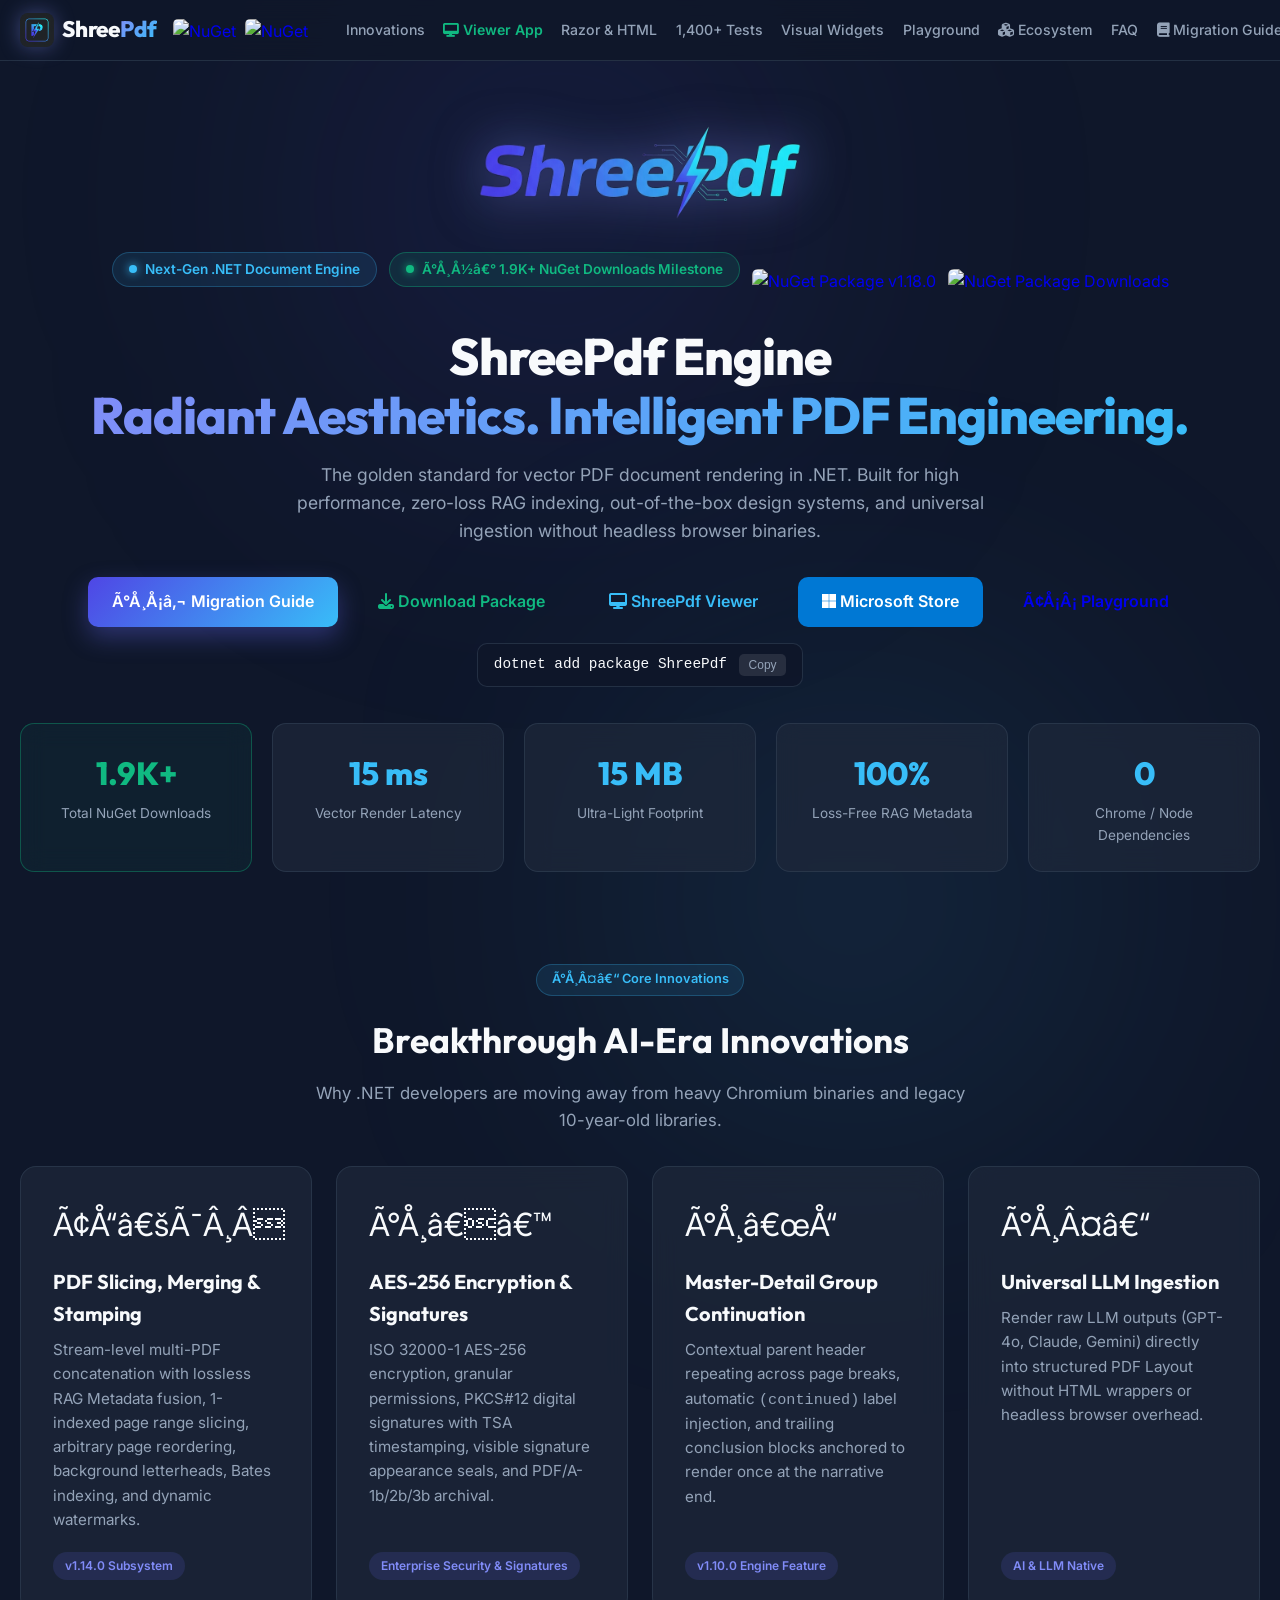
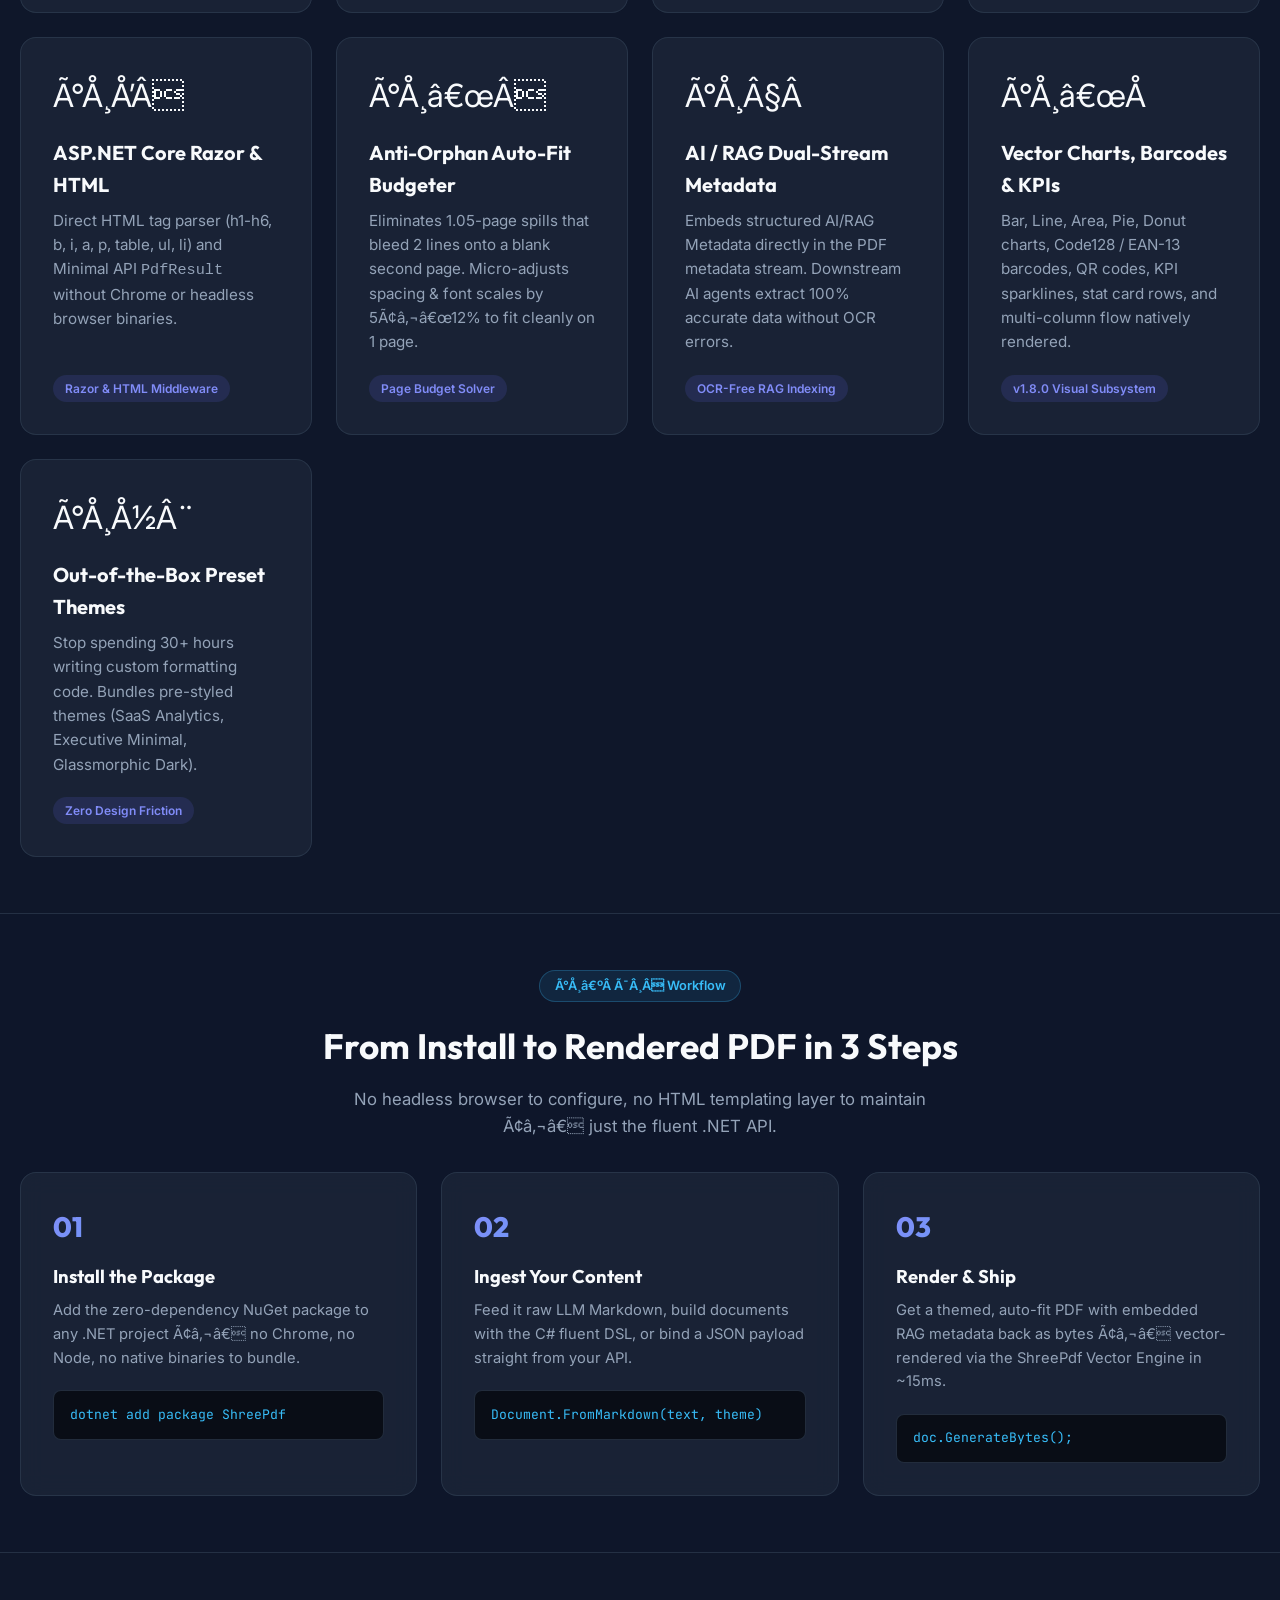
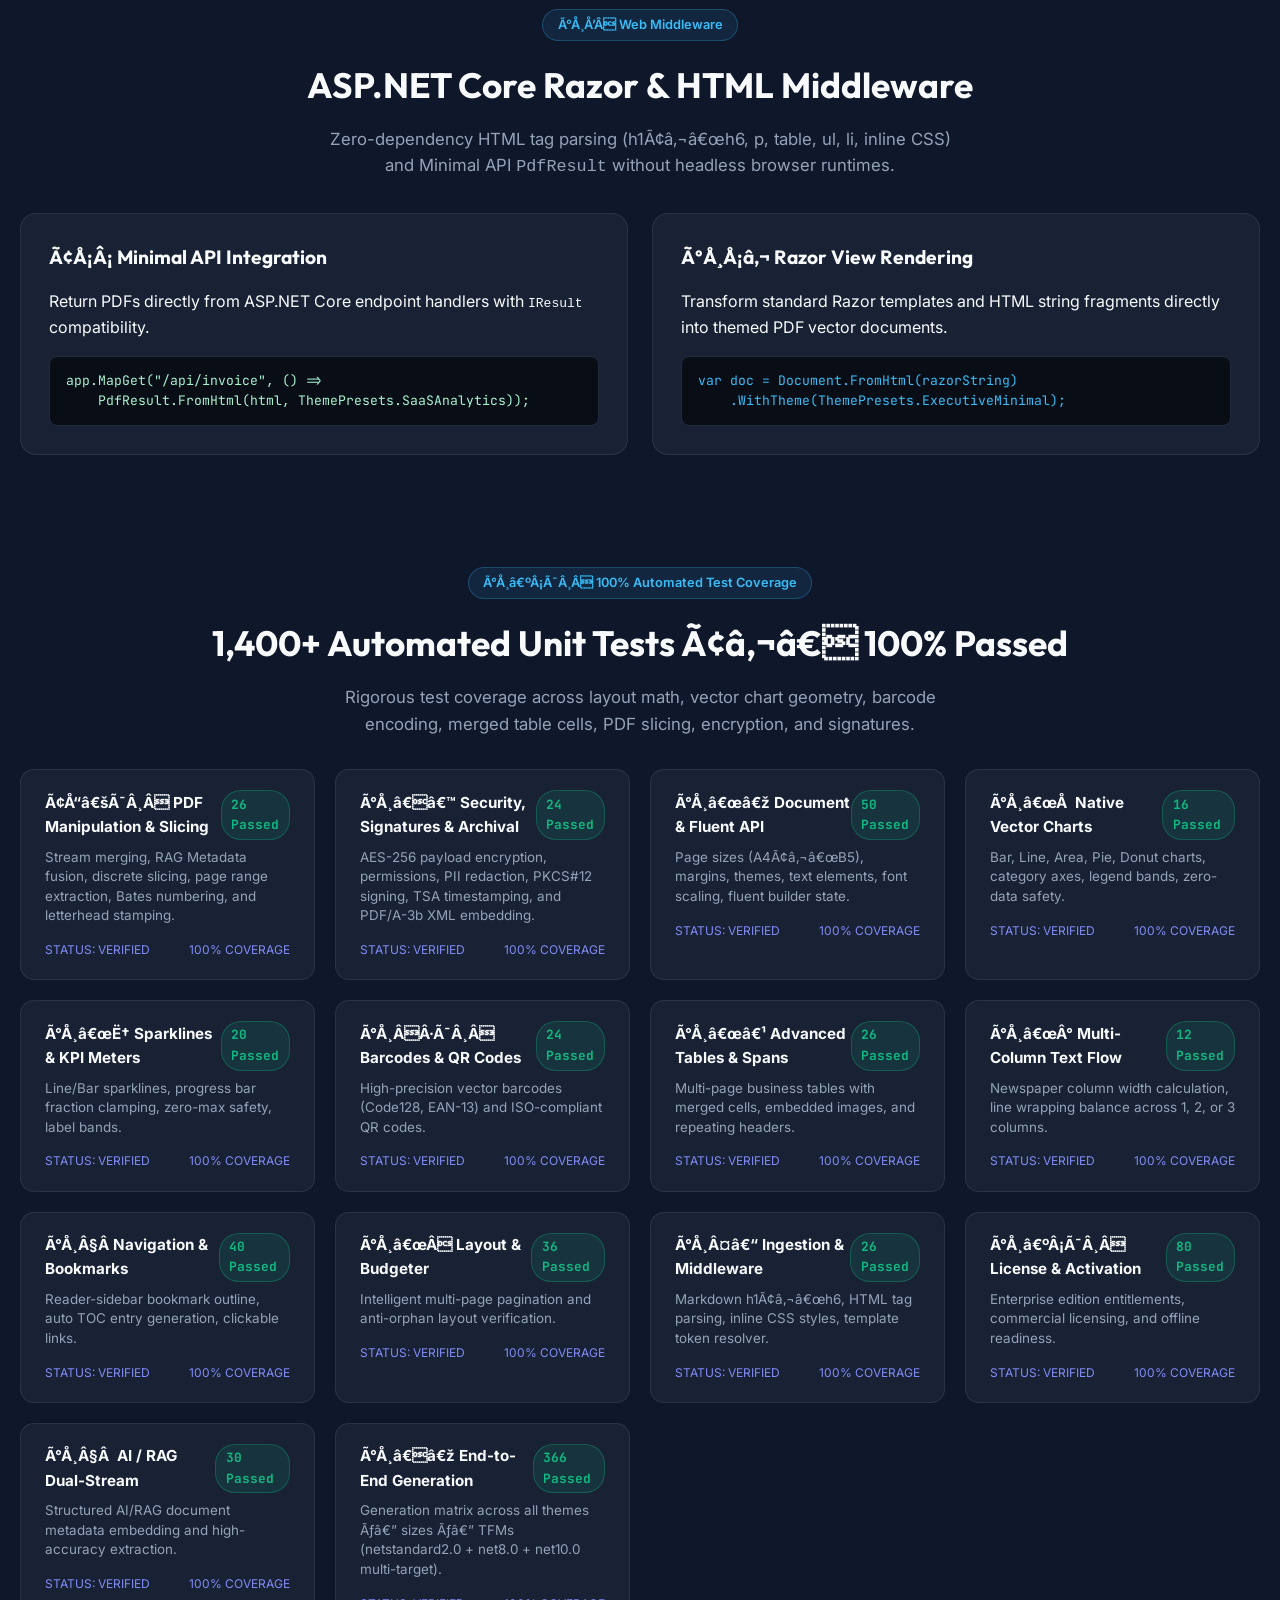
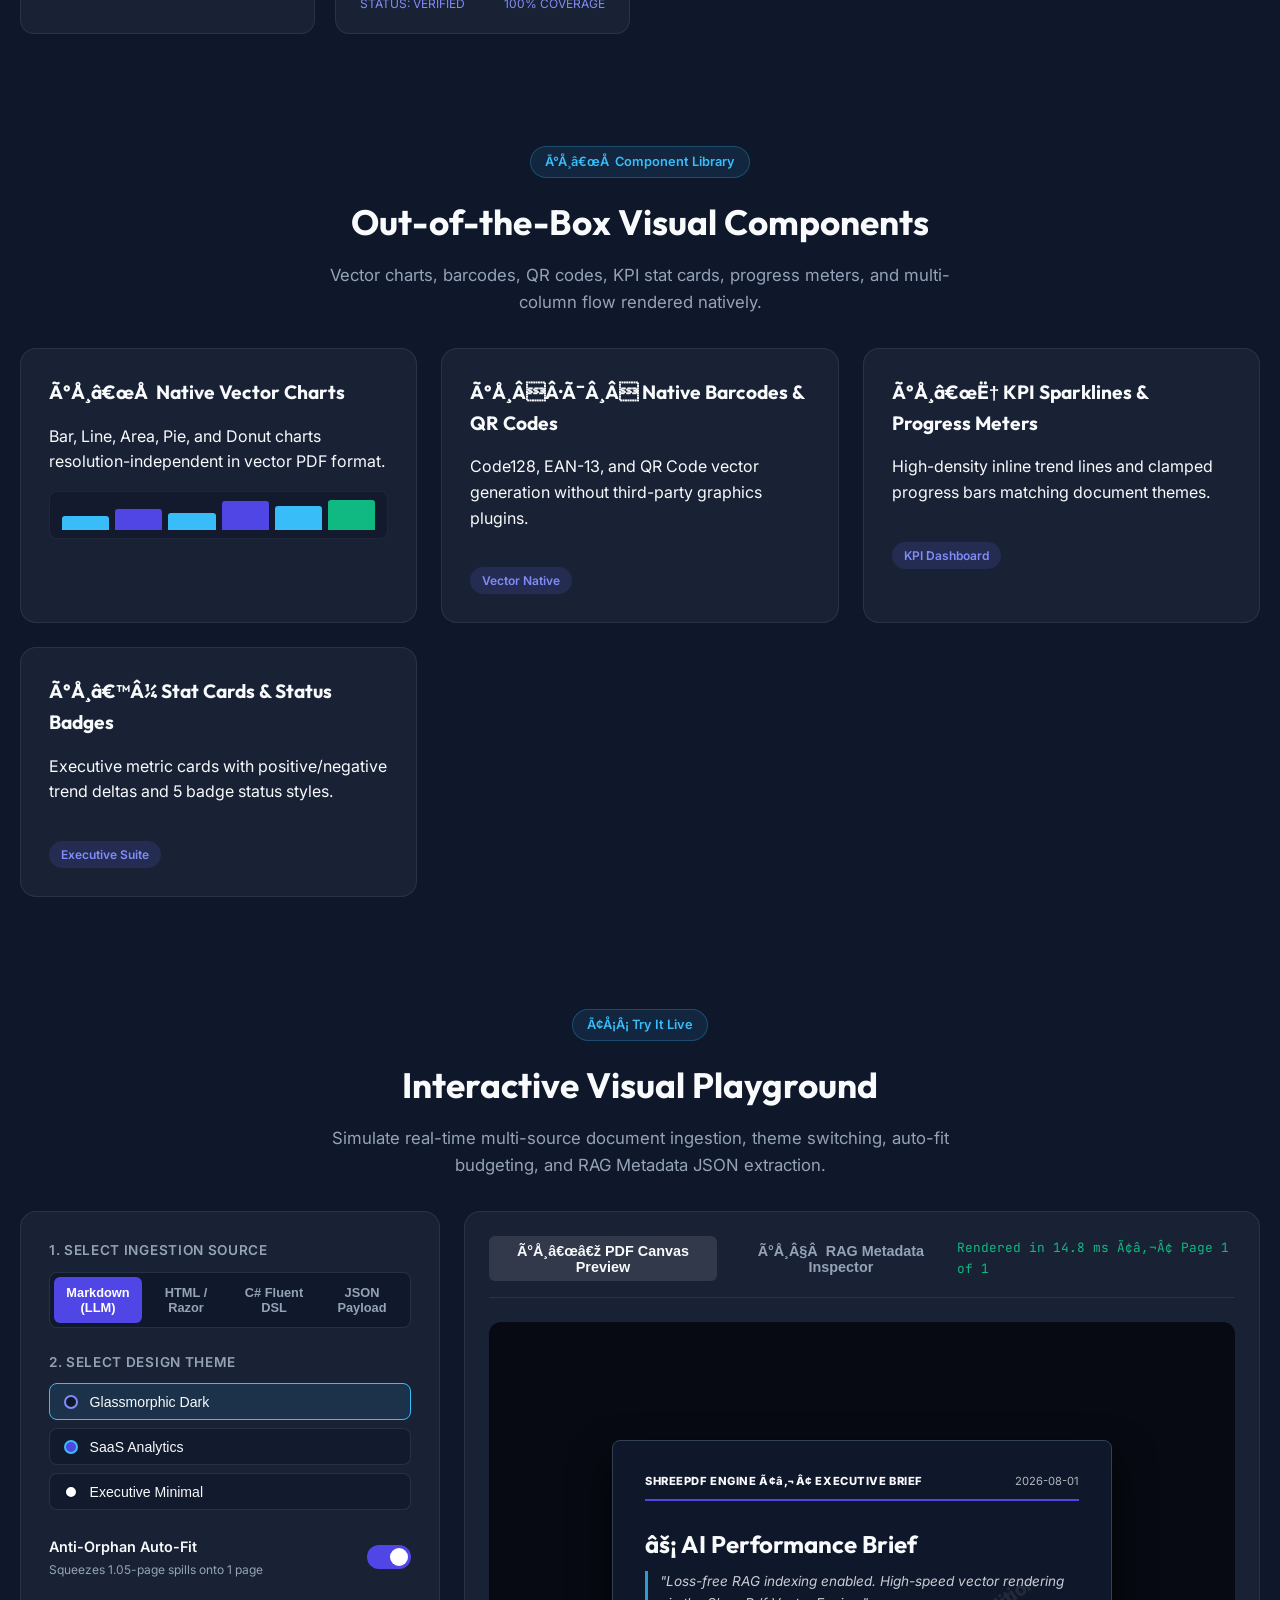
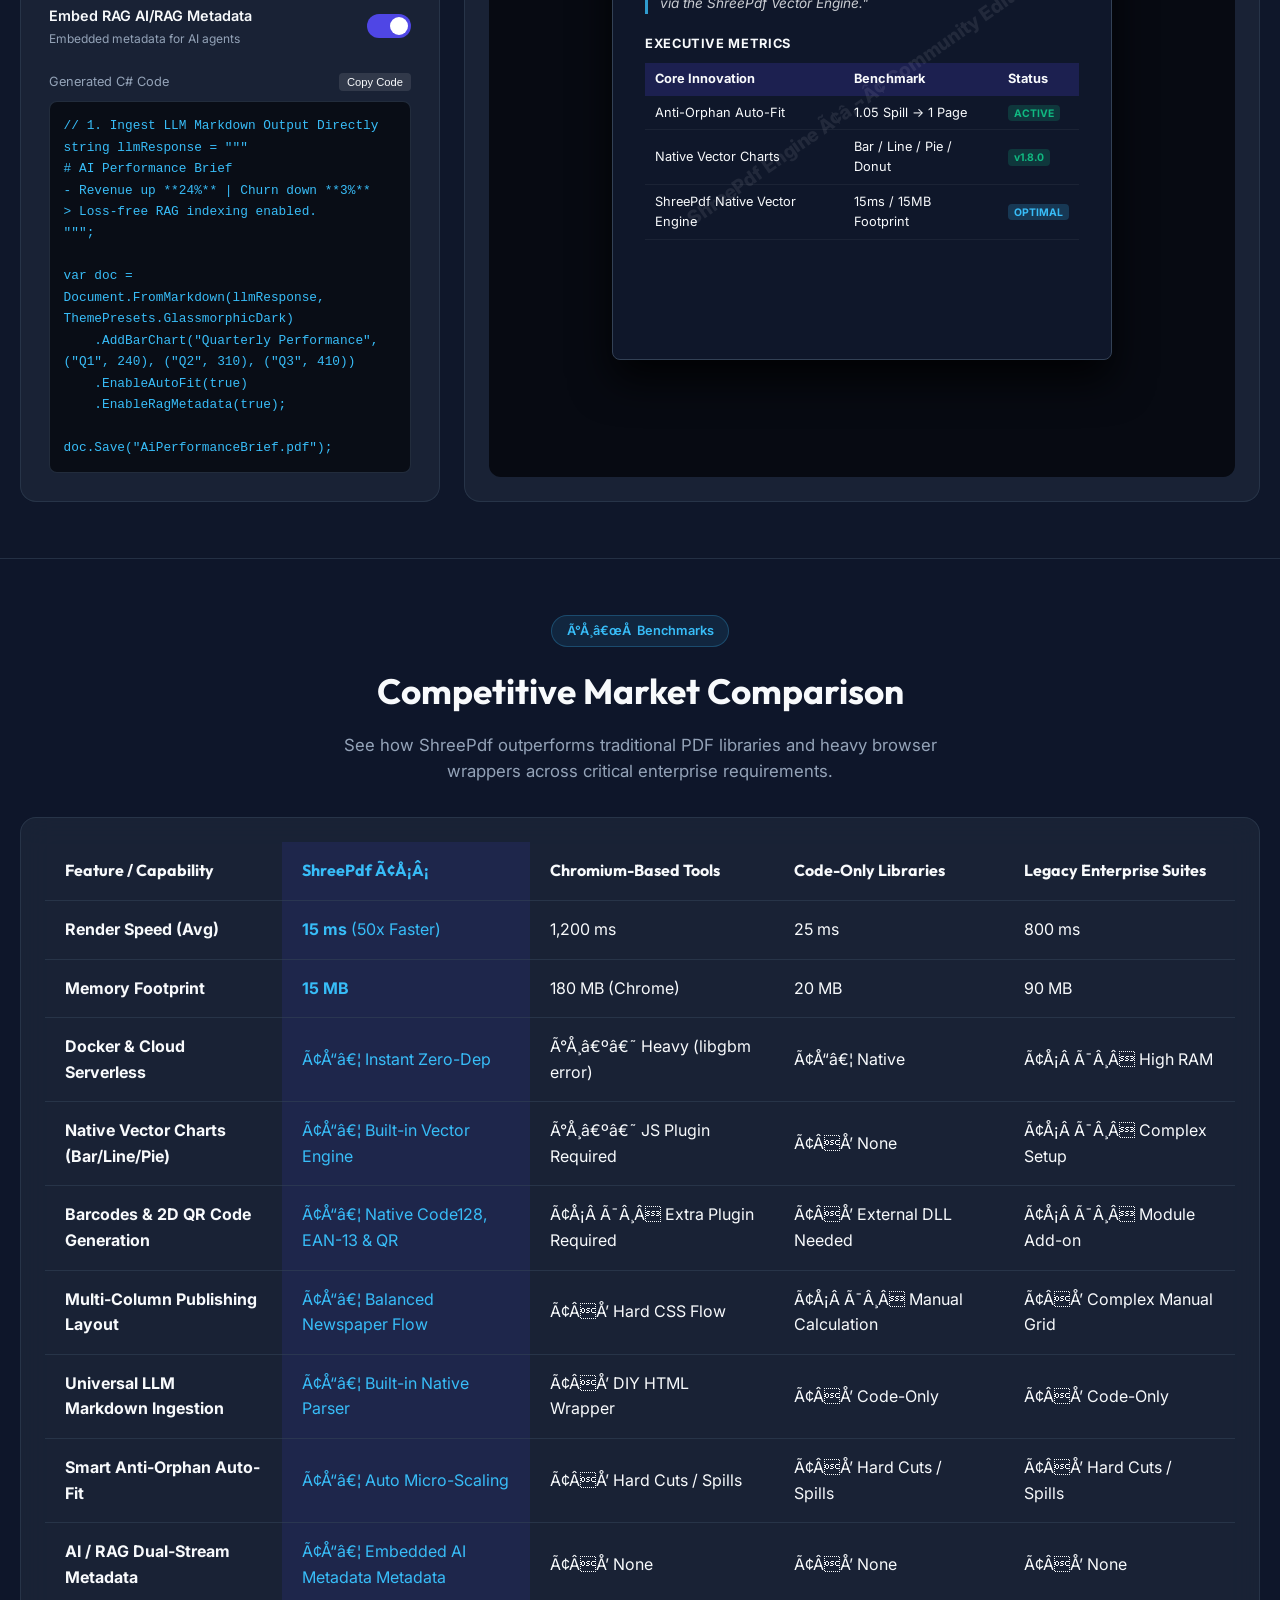
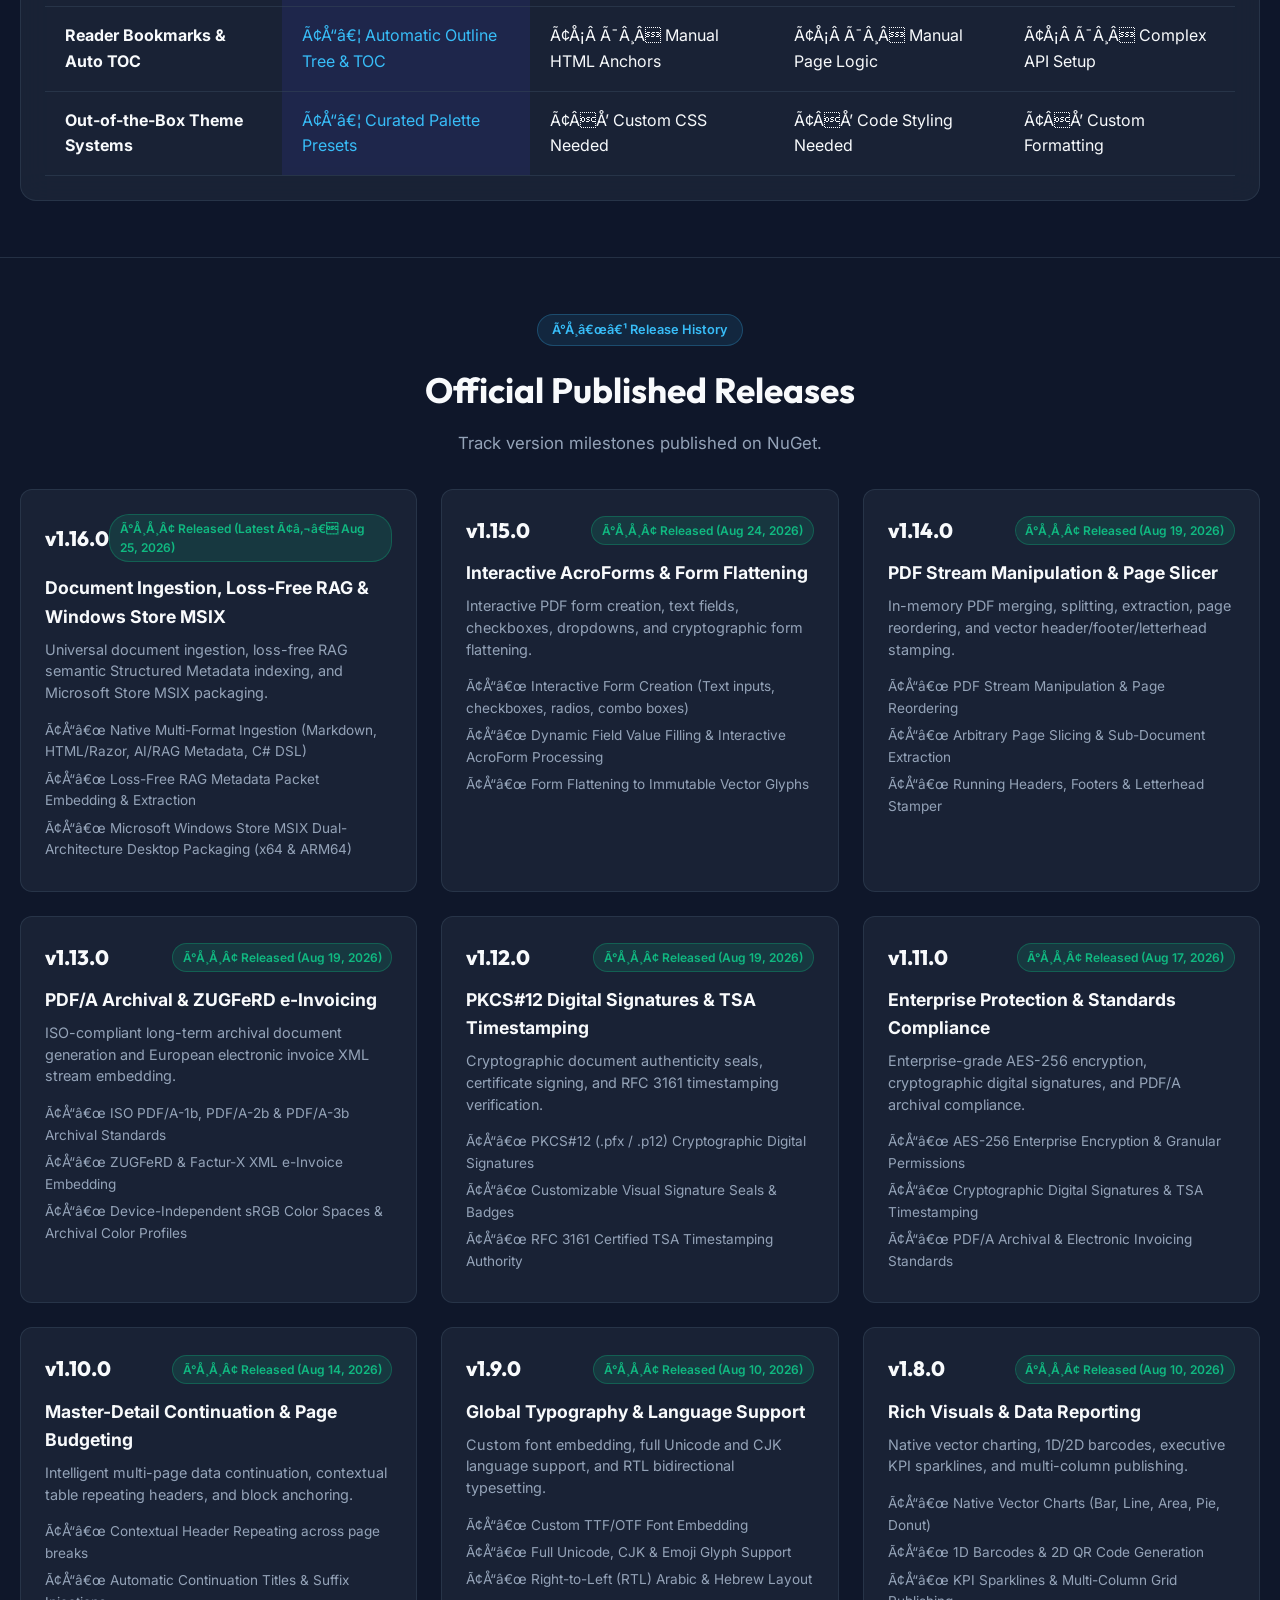
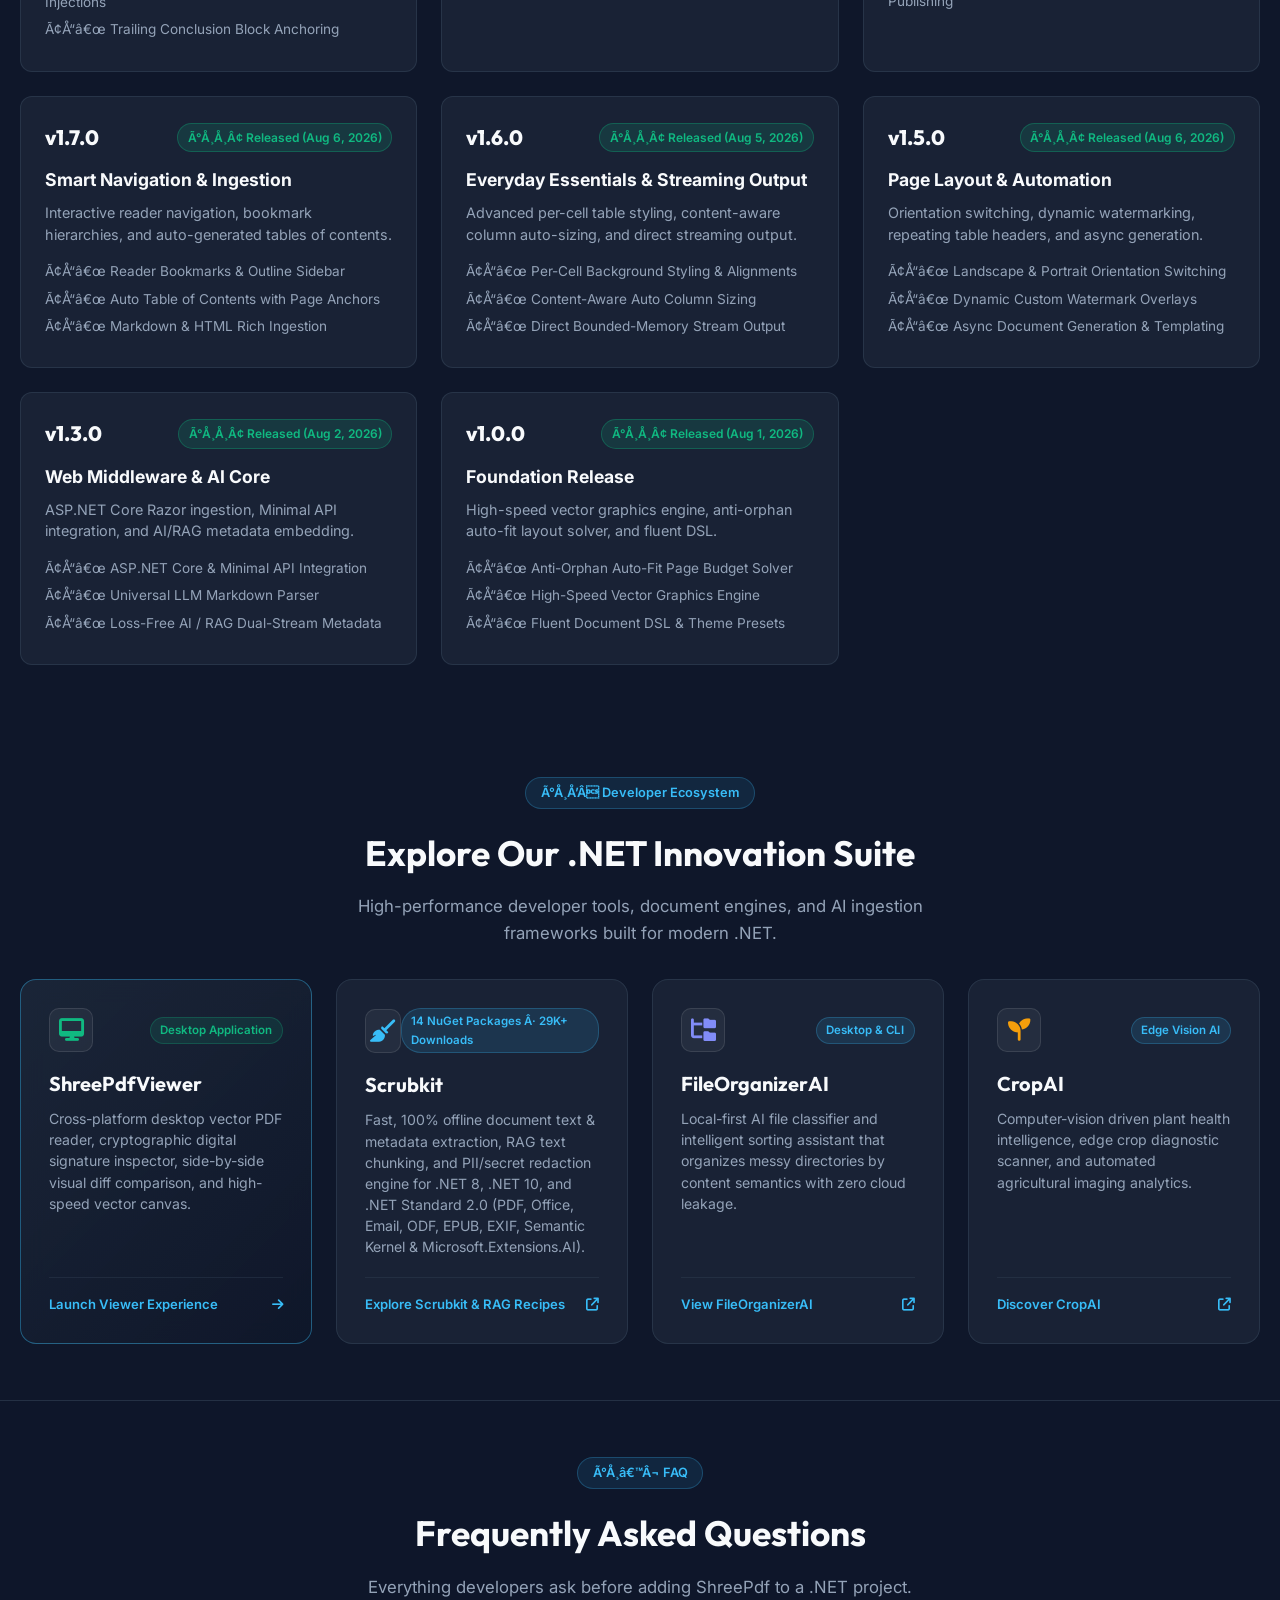
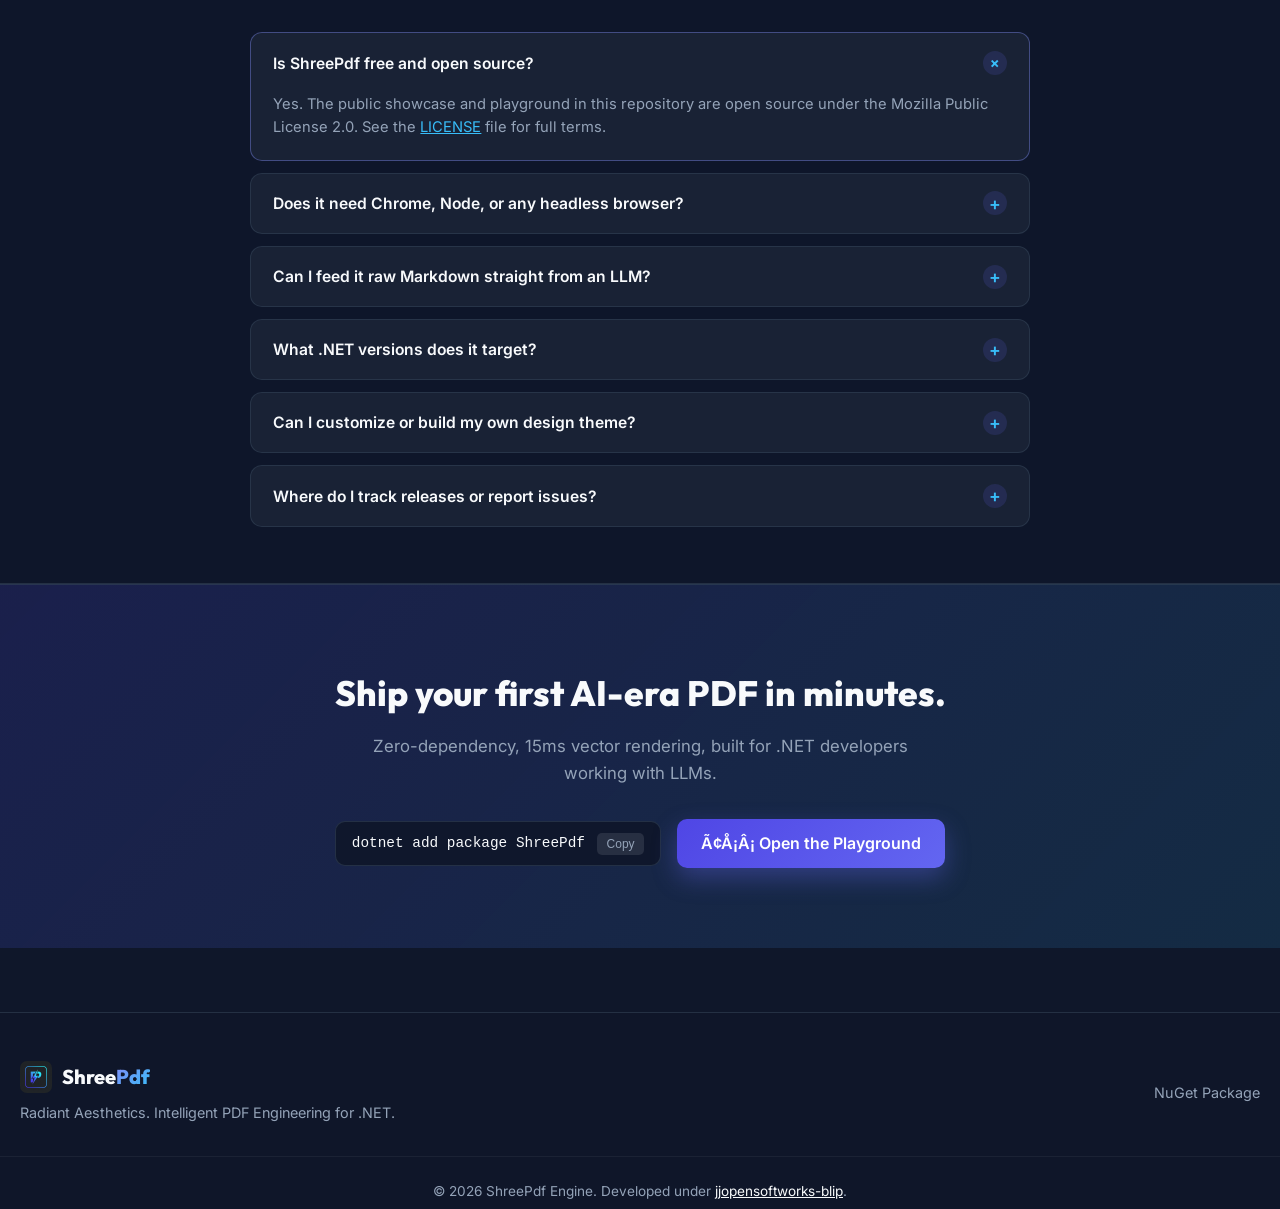
==== commit 67c30dd7: "feat(v1.18.0): update public showcase and changelog to v1.18.0" ====
--- a/index.html
+++ b/index.html
@@ -106,7 +106,7 @@
                     <span class="pulse-dot" style="background: #10b981; box-shadow: 0 0 8px #10b981;"></span> Ã°Å¸Å½â€° 1.9K+ NuGet Downloads Milestone
                 </div>
                 <a href="https://www.nuget.org/packages/ShreePdf" target="_blank" style="text-decoration: none;">
-                    <img src="https://img.shields.io/badge/NuGet-v1.17.0-004880?style=for-the-badge&logo=nuget" alt="NuGet Package v1.17.0" style="height: 28px; border-radius: 6px;">
+                    <img src="https://img.shields.io/badge/NuGet-v1.18.0-004880?style=for-the-badge&logo=nuget" alt="NuGet Package v1.18.0" style="height: 28px; border-radius: 6px;">
                 </a>
                 <a href="https://www.nuget.org/packages/ShreePdf" target="_blank" style="text-decoration: none;">
                     <img src="https://img.shields.io/nuget/dt/ShreePdf?style=for-the-badge&logo=nuget&color=10b981&label=Downloads" alt="NuGet Package Downloads" style="height: 28px; border-radius: 6px;">
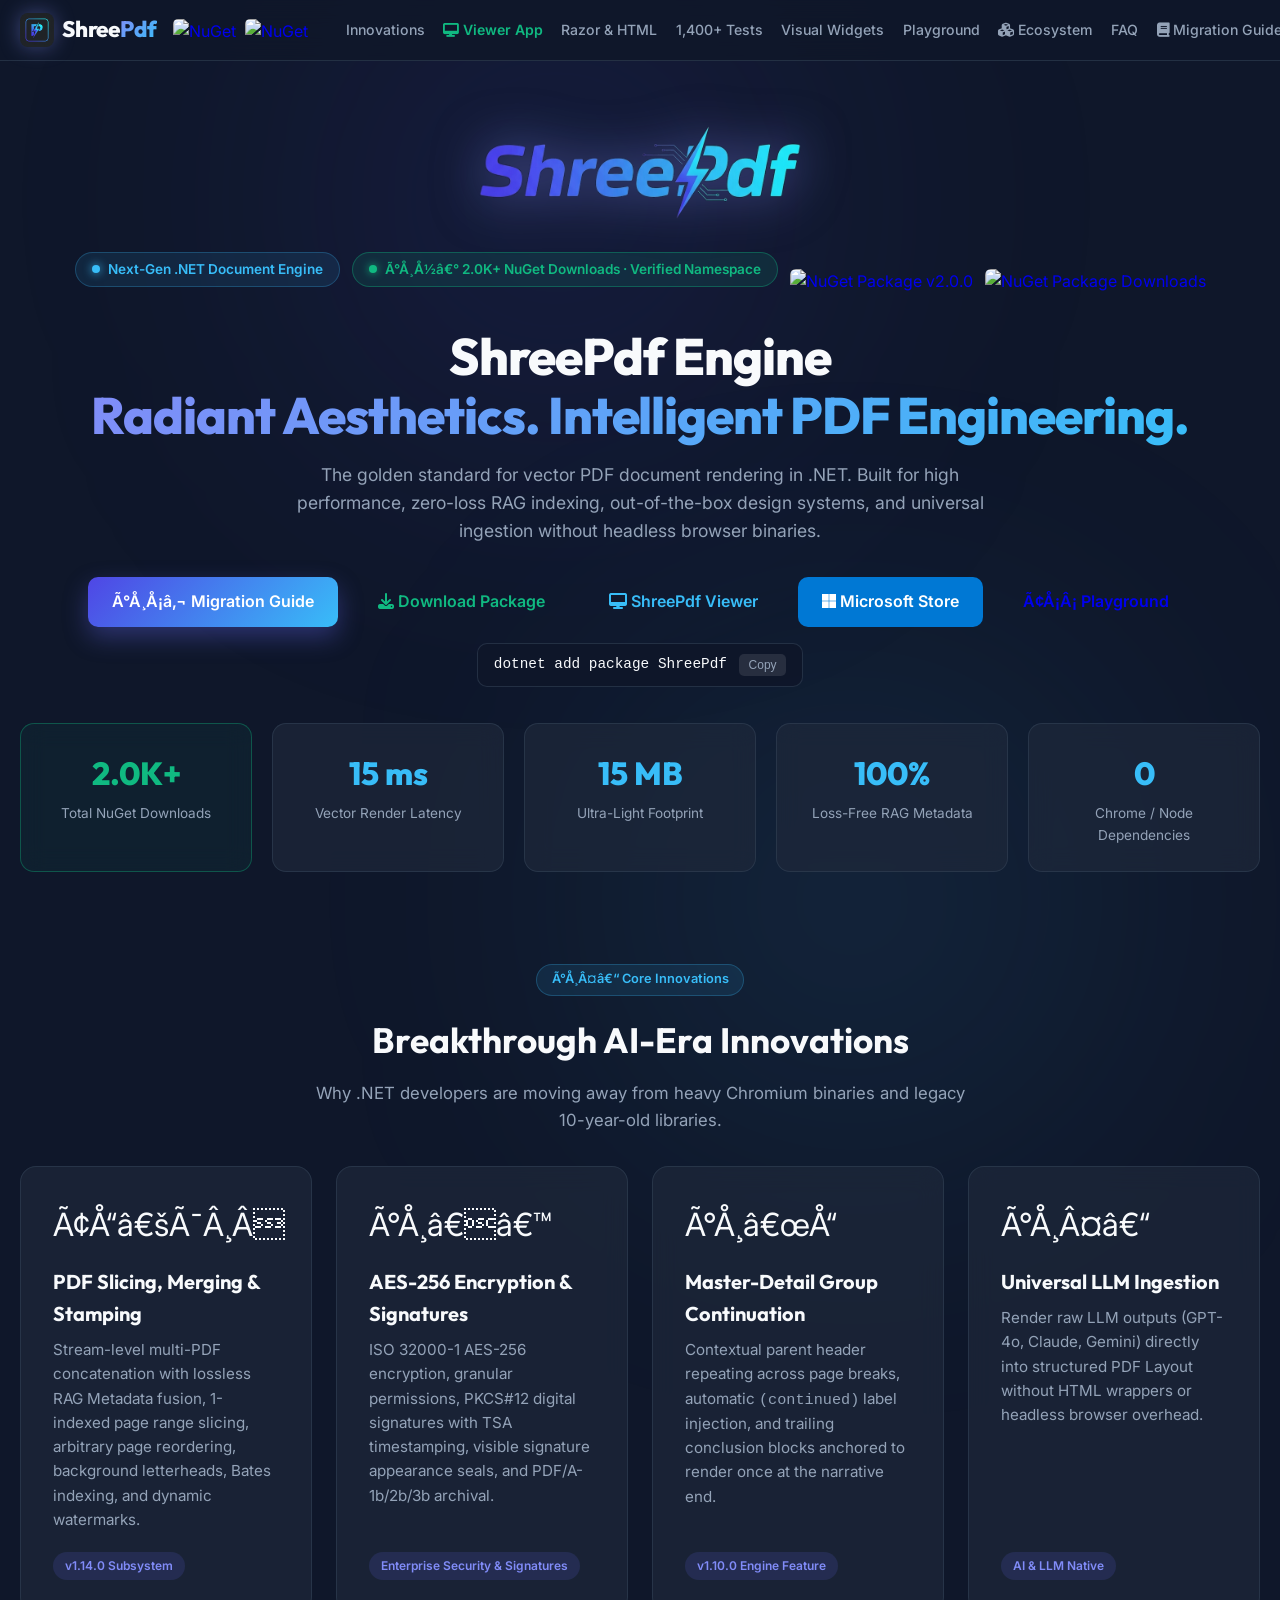
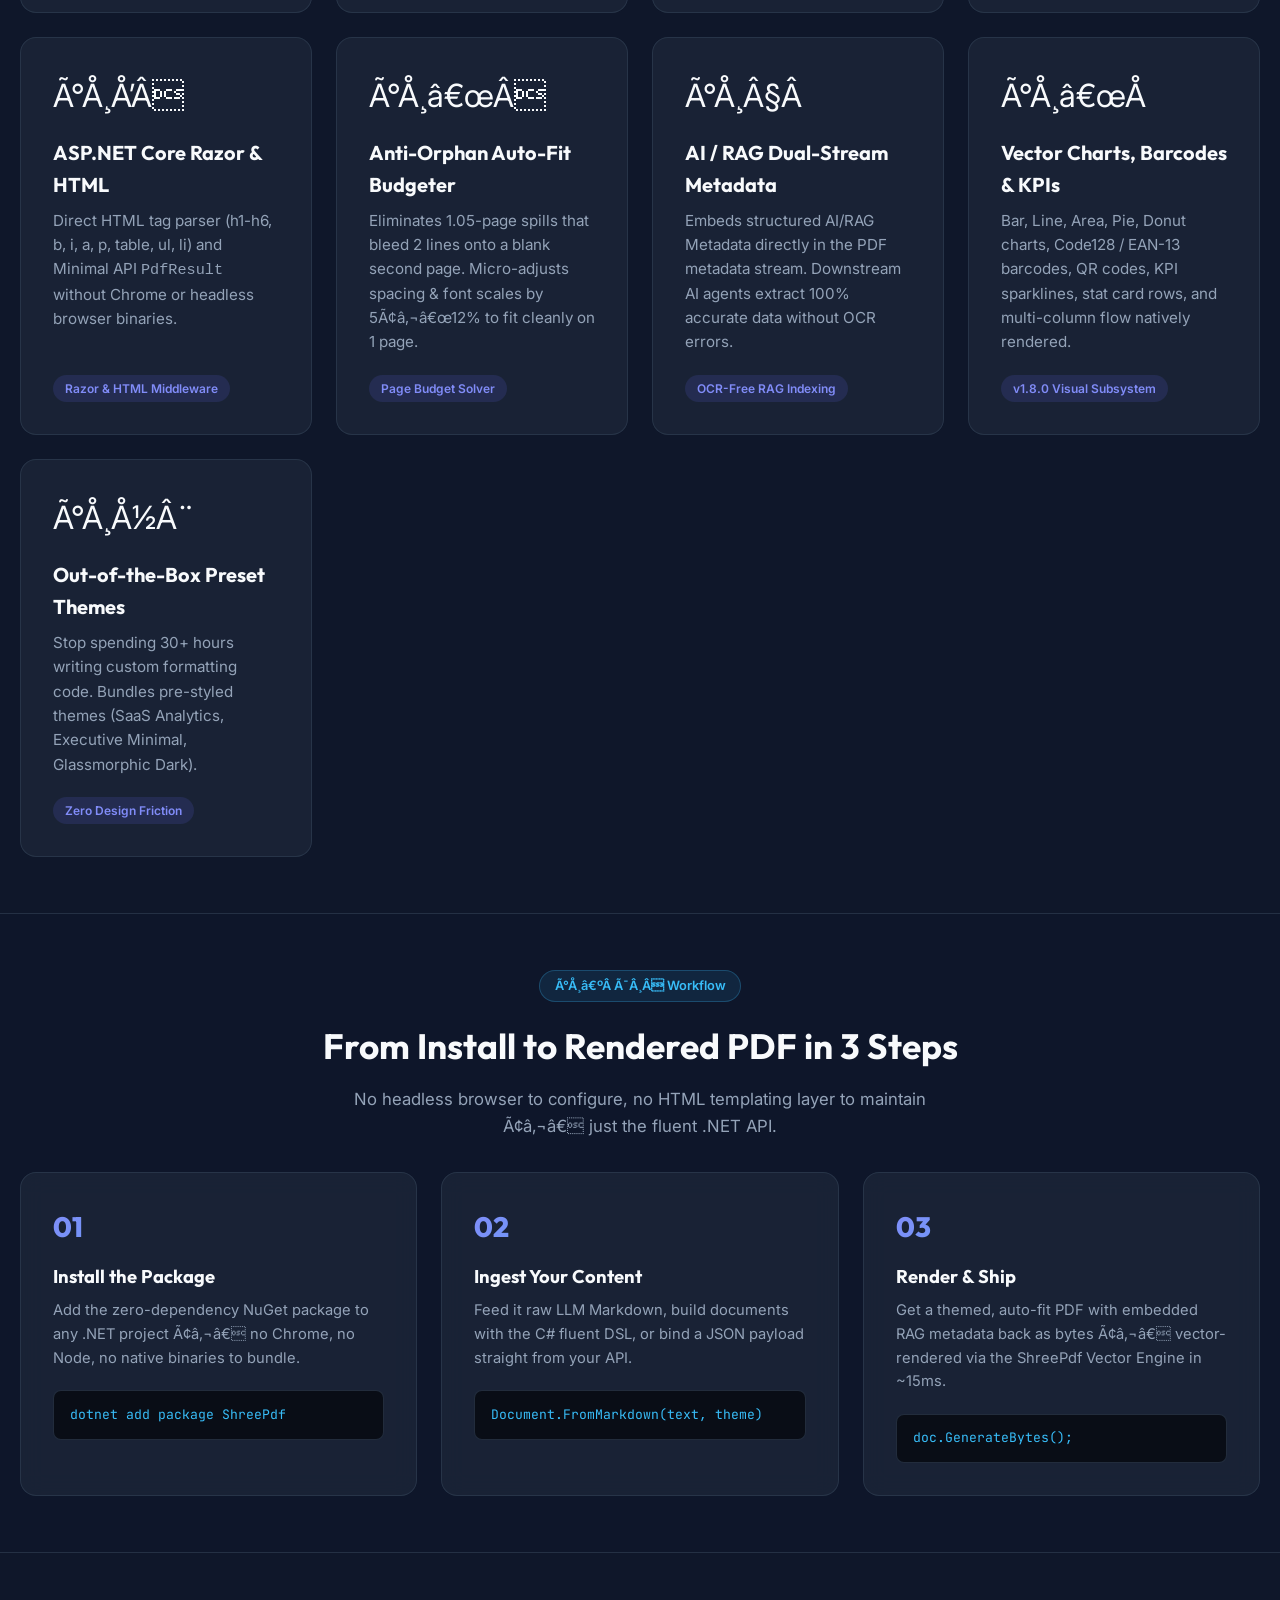
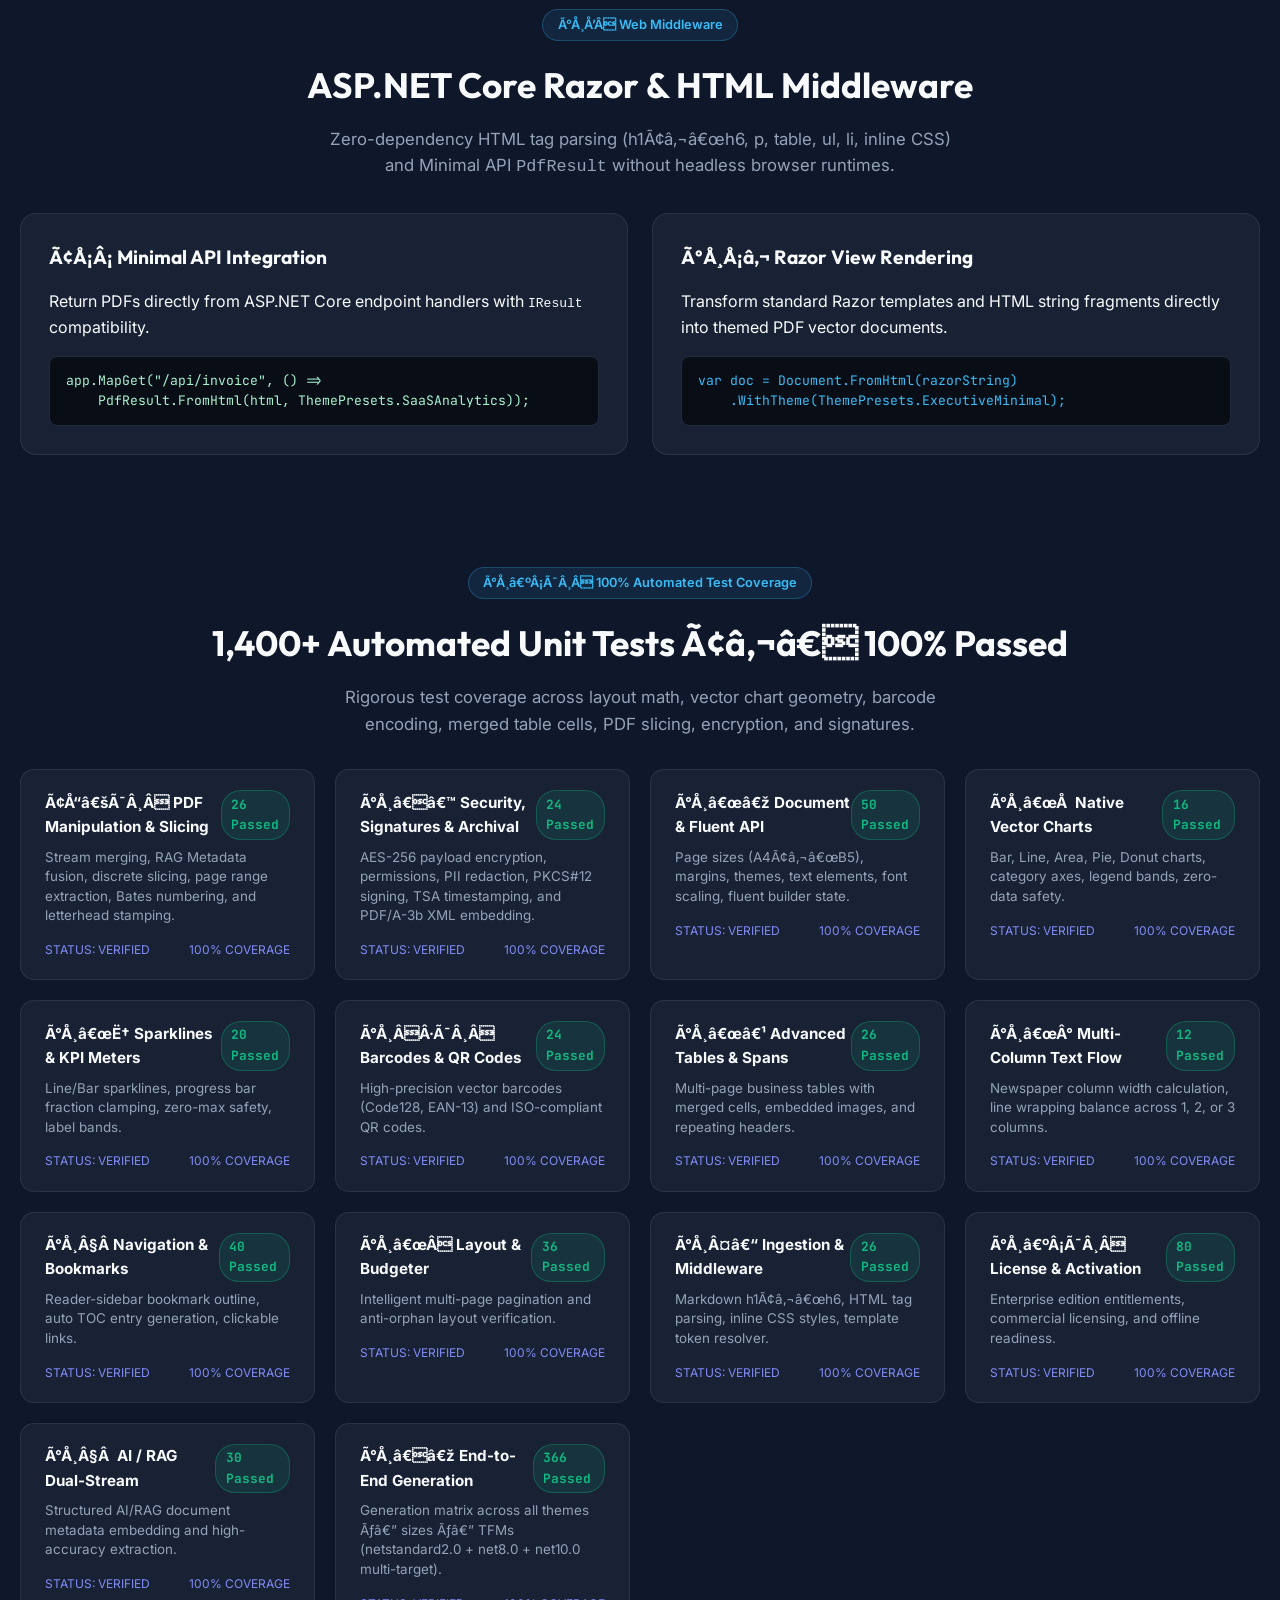
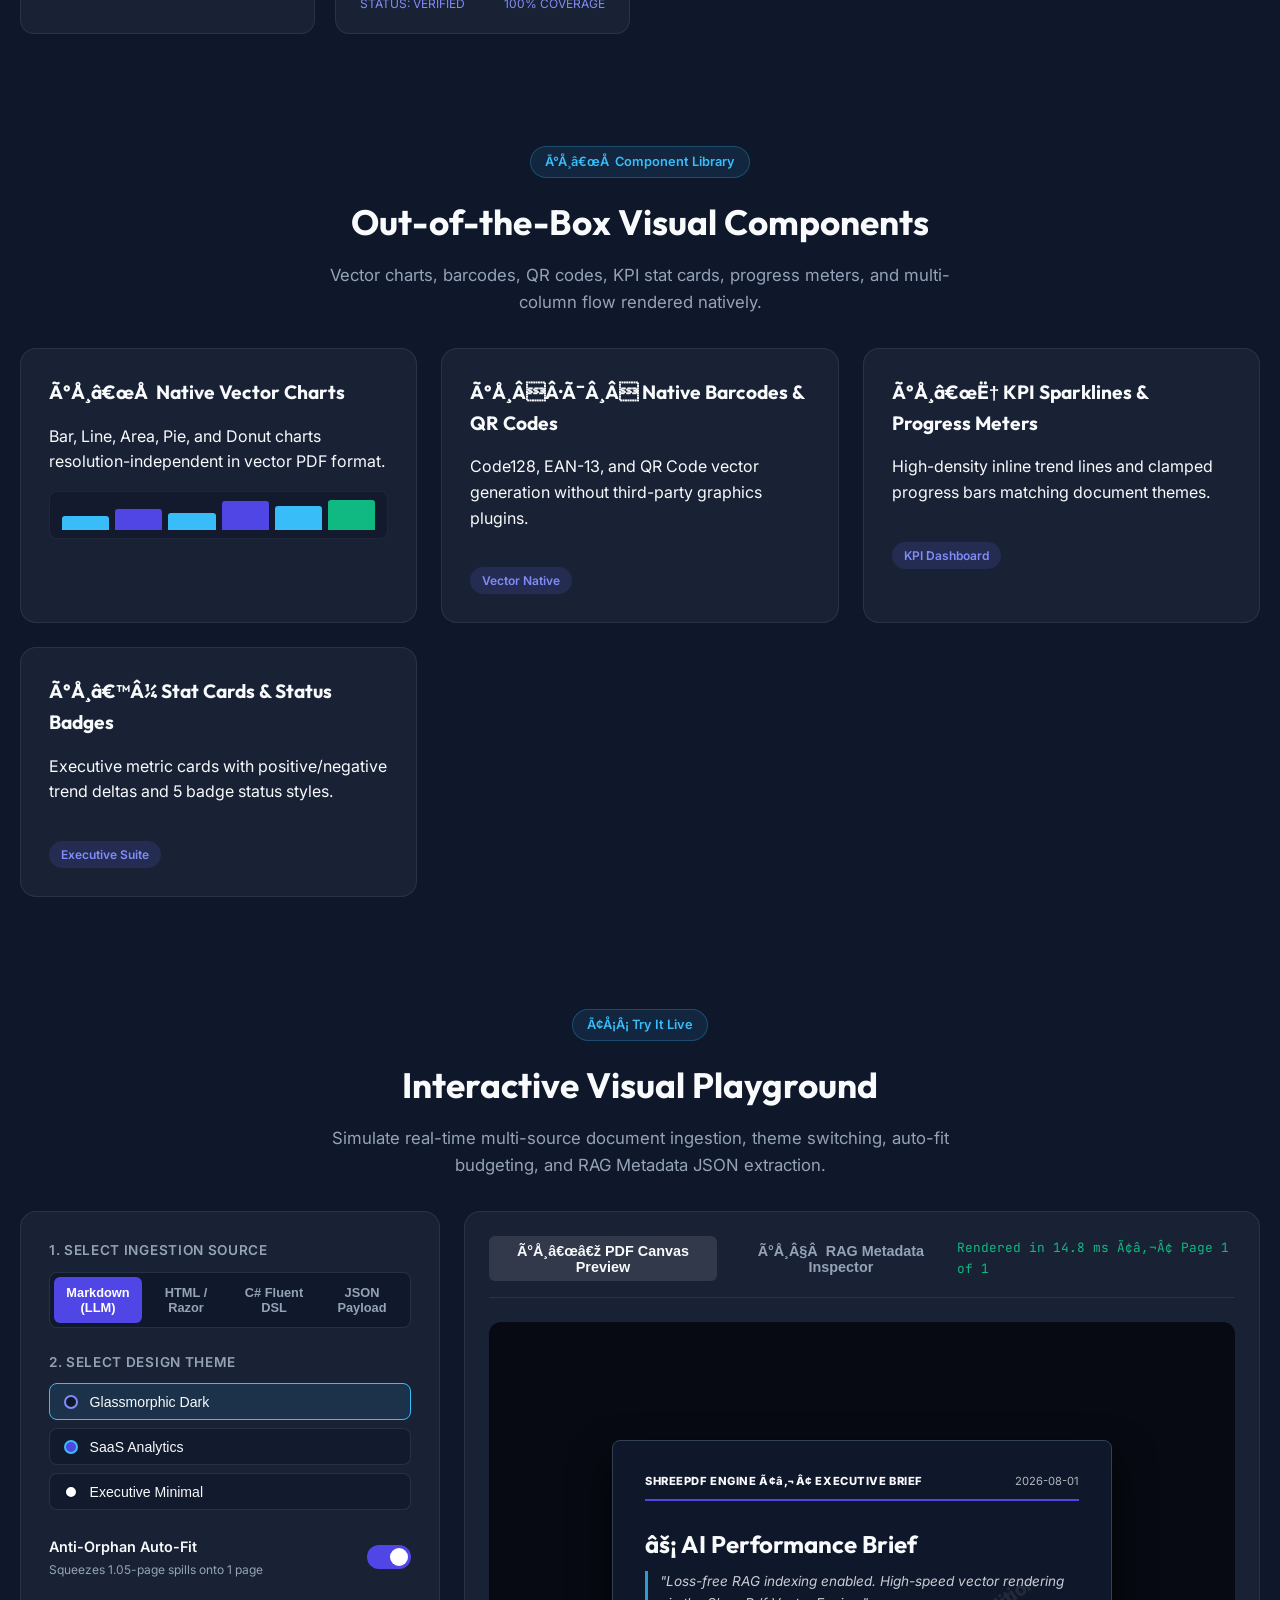
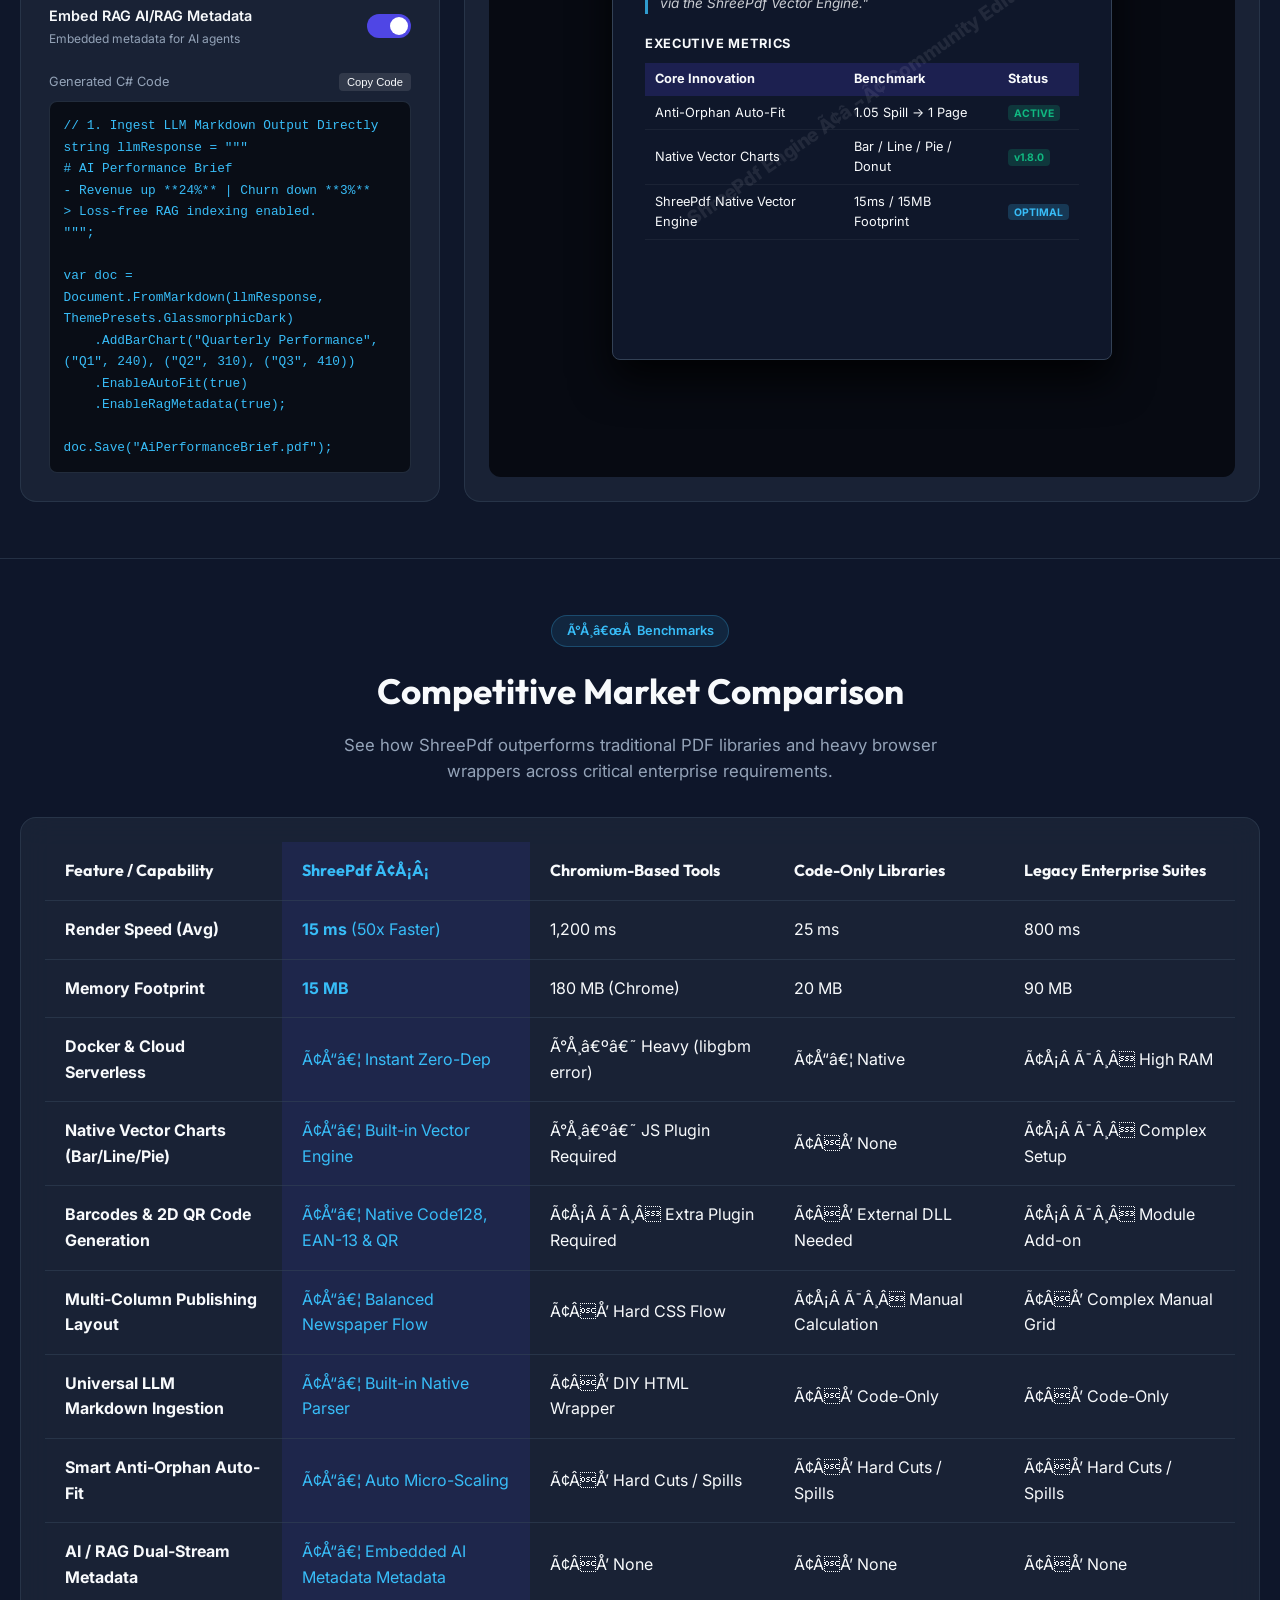
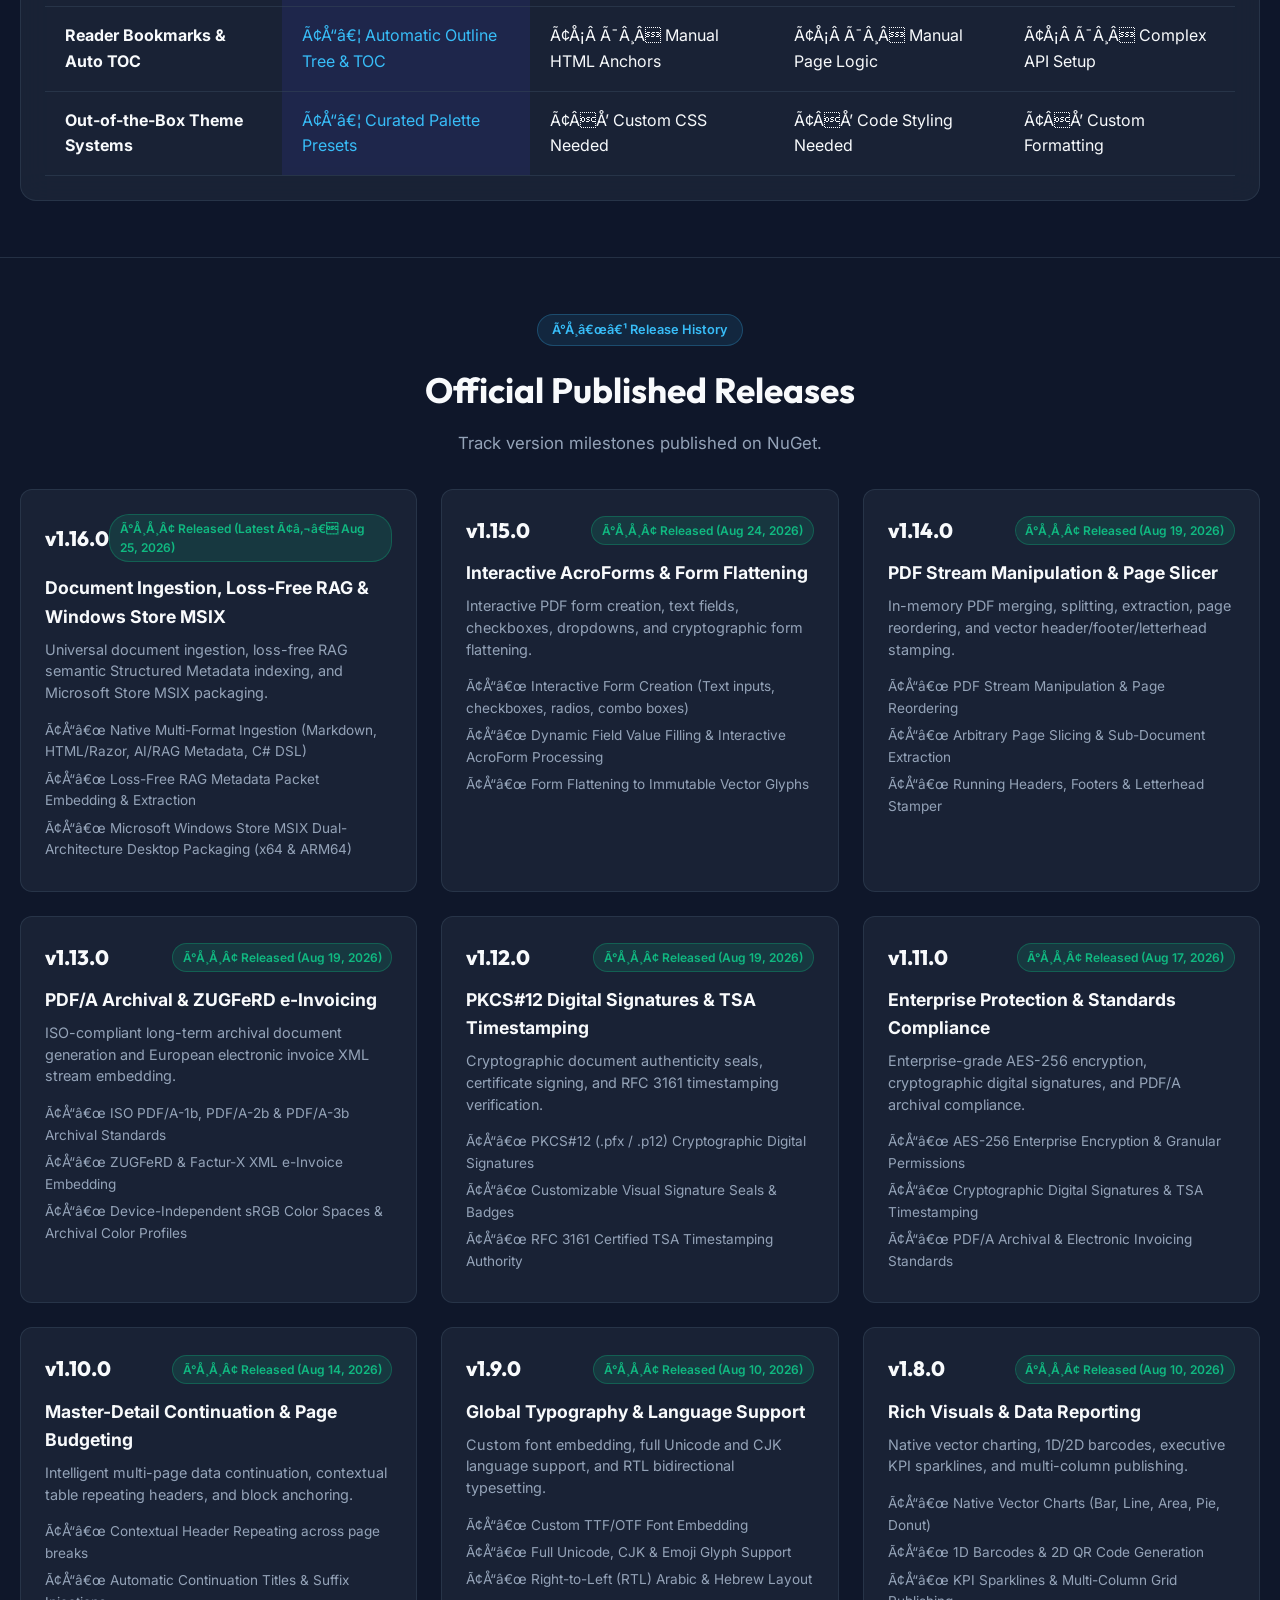
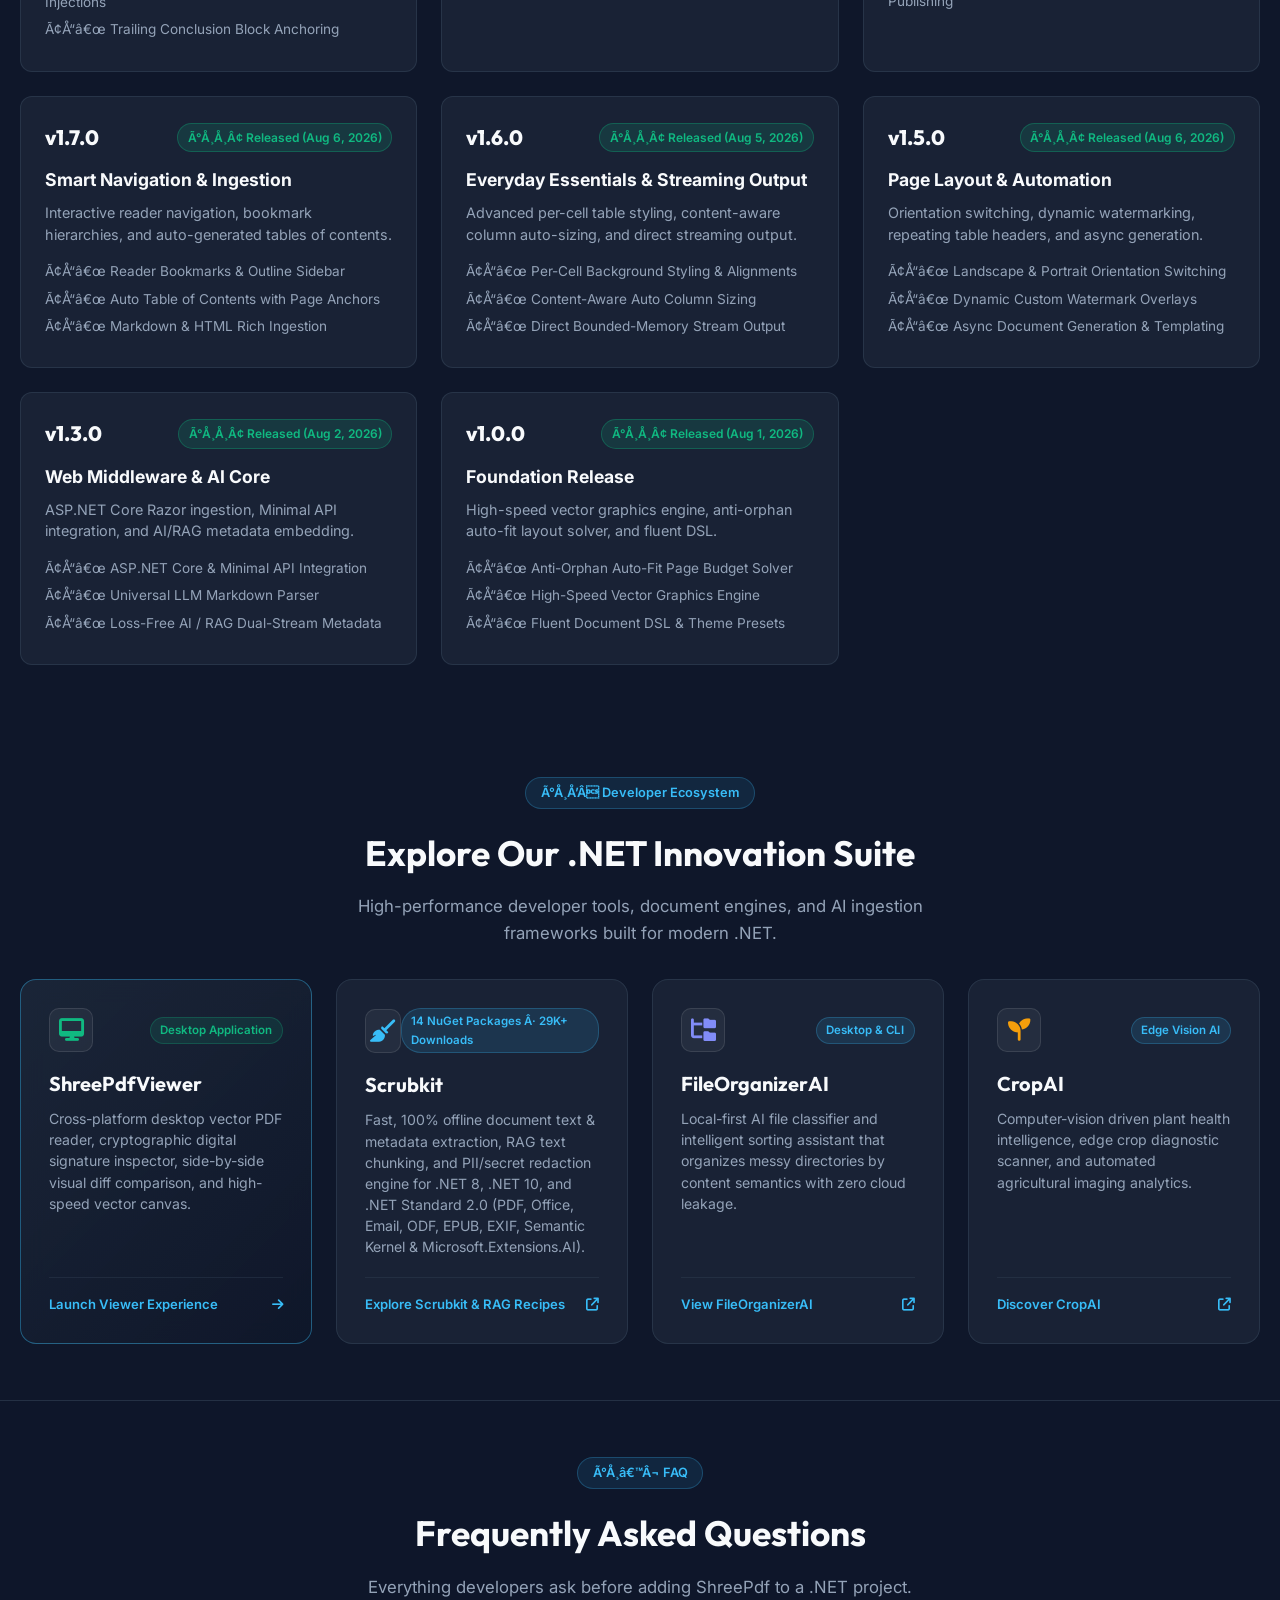
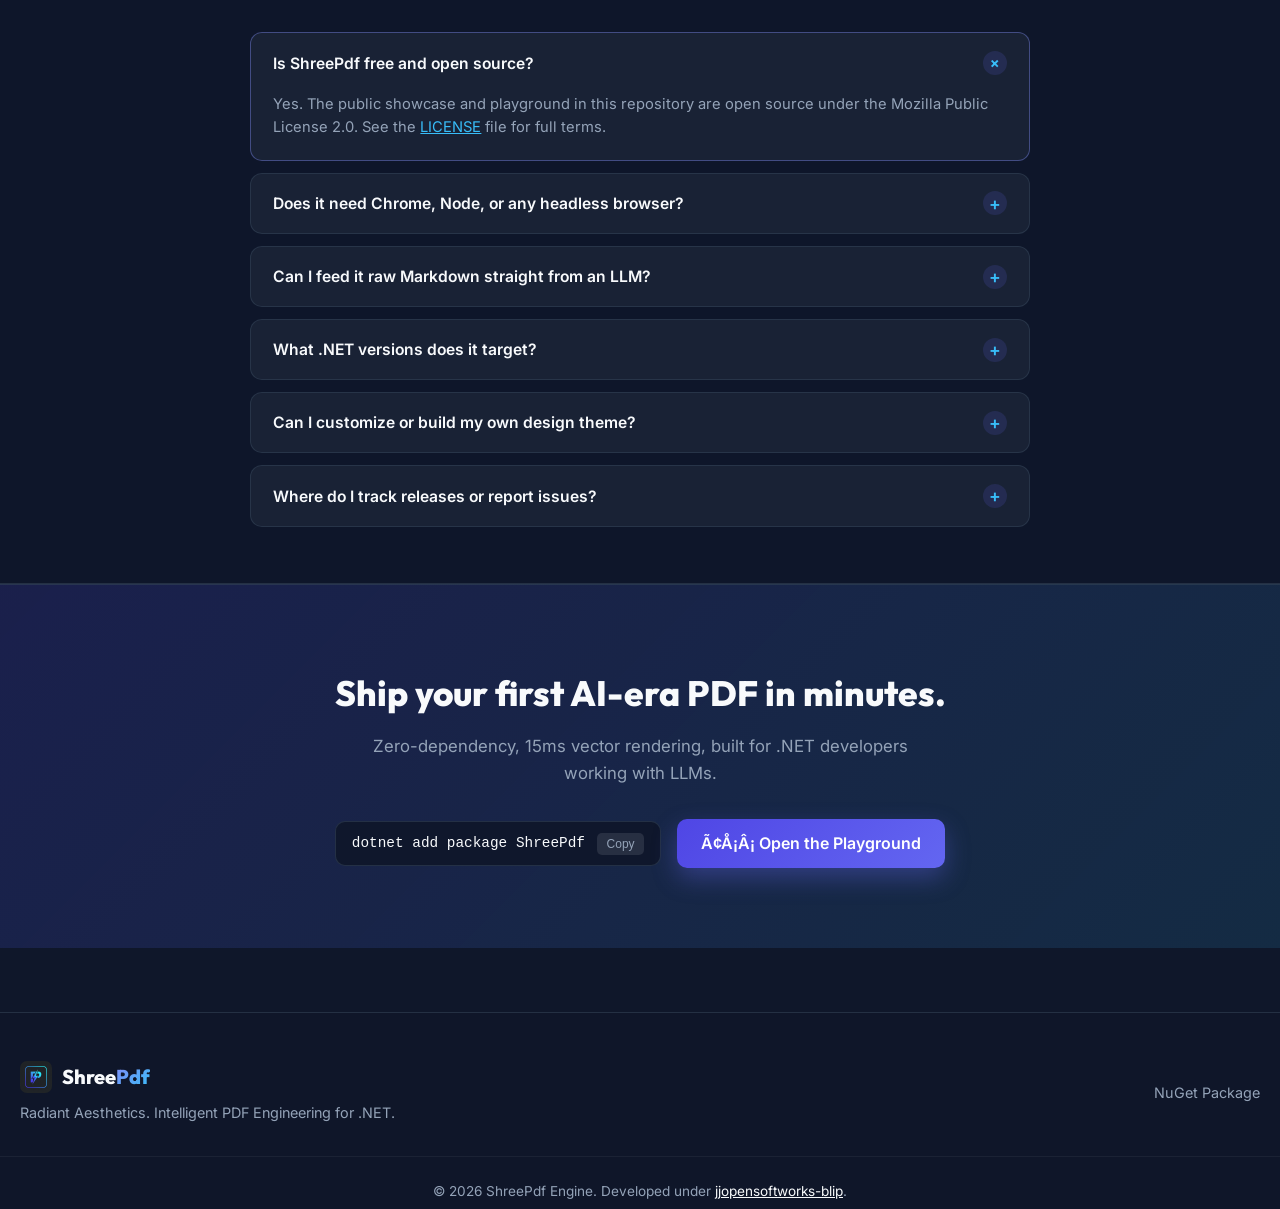
==== commit 98b0d460: "feat(v2.0.0): update public showcase to v2.0.0 14-package modular ecosystem" ====
--- a/index.html
+++ b/index.html
@@ -103,10 +103,10 @@
                     <span class="pulse-dot"></span> Next-Gen .NET Document Engine
                 </div>
                 <div class="hero-badge" style="background: rgba(16, 185, 129, 0.12); border-color: rgba(16, 185, 129, 0.35); color: #10b981;">
-                    <span class="pulse-dot" style="background: #10b981; box-shadow: 0 0 8px #10b981;"></span> Ã°Å¸Å½â€° 1.9K+ NuGet Downloads Milestone
+                    <span class="pulse-dot" style="background: #10b981; box-shadow: 0 0 8px #10b981;"></span> Ã°Å¸Å½â€° 2.0K+ NuGet Downloads · Verified Namespace
                 </div>
                 <a href="https://www.nuget.org/packages/ShreePdf" target="_blank" style="text-decoration: none;">
-                    <img src="https://img.shields.io/badge/NuGet-v1.18.0-004880?style=for-the-badge&logo=nuget" alt="NuGet Package v1.18.0" style="height: 28px; border-radius: 6px;">
+                    <img src="https://img.shields.io/badge/NuGet-v2.0.0-004880?style=for-the-badge&logo=nuget" alt="NuGet Package v2.0.0" style="height: 28px; border-radius: 6px;">
                 </a>
                 <a href="https://www.nuget.org/packages/ShreePdf" target="_blank" style="text-decoration: none;">
                     <img src="https://img.shields.io/nuget/dt/ShreePdf?style=for-the-badge&logo=nuget&color=10b981&label=Downloads" alt="NuGet Package Downloads" style="height: 28px; border-radius: 6px;">
@@ -145,7 +145,7 @@
             <!-- Hero Metrics Grid -->
             <div class="metrics-grid">
                 <div class="metric-card" style="border-color: rgba(16, 185, 129, 0.35); background: rgba(16, 185, 129, 0.06);">
-                    <div class="metric-val" style="color: #10b981;">1.9K+</div>
+                    <div class="metric-val" style="color: #10b981;">2.0K+</div>
                     <div class="metric-lbl">Total NuGet Downloads</div>
                 </div>
                 <div class="metric-card">
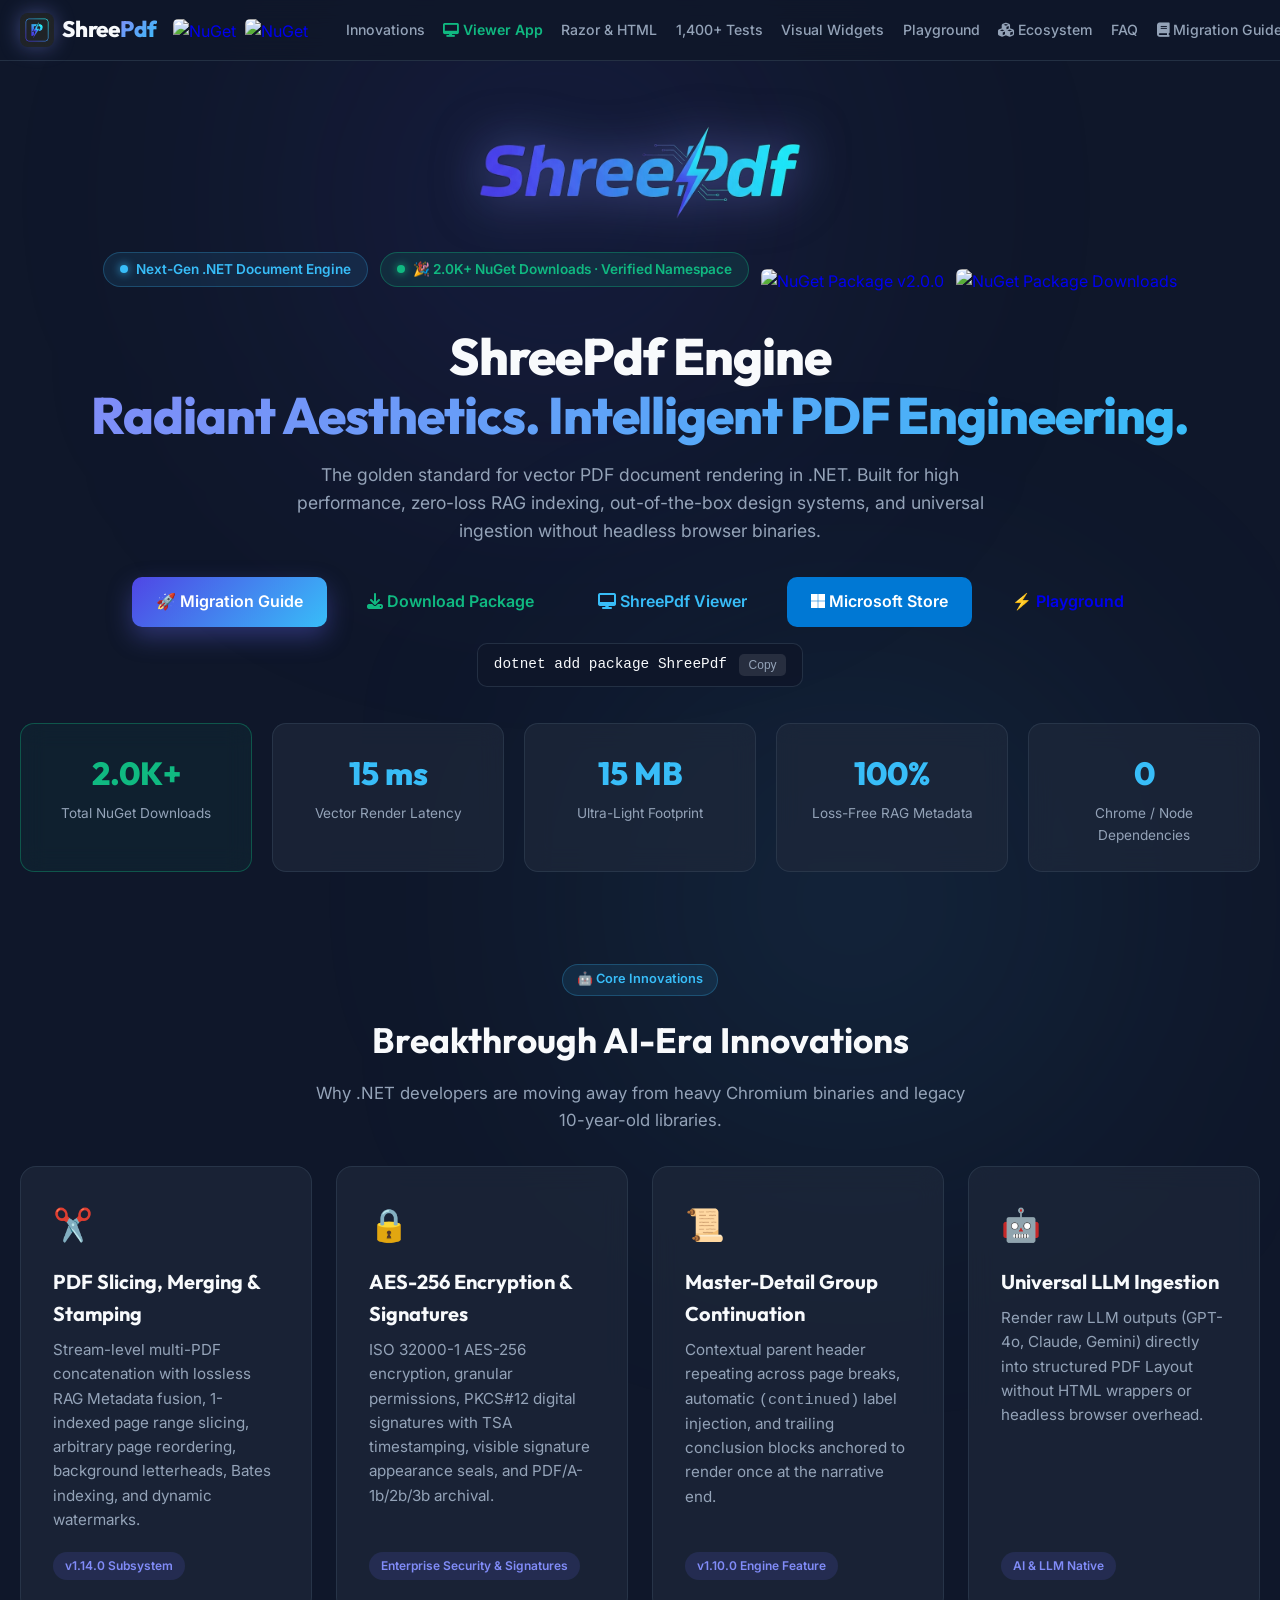
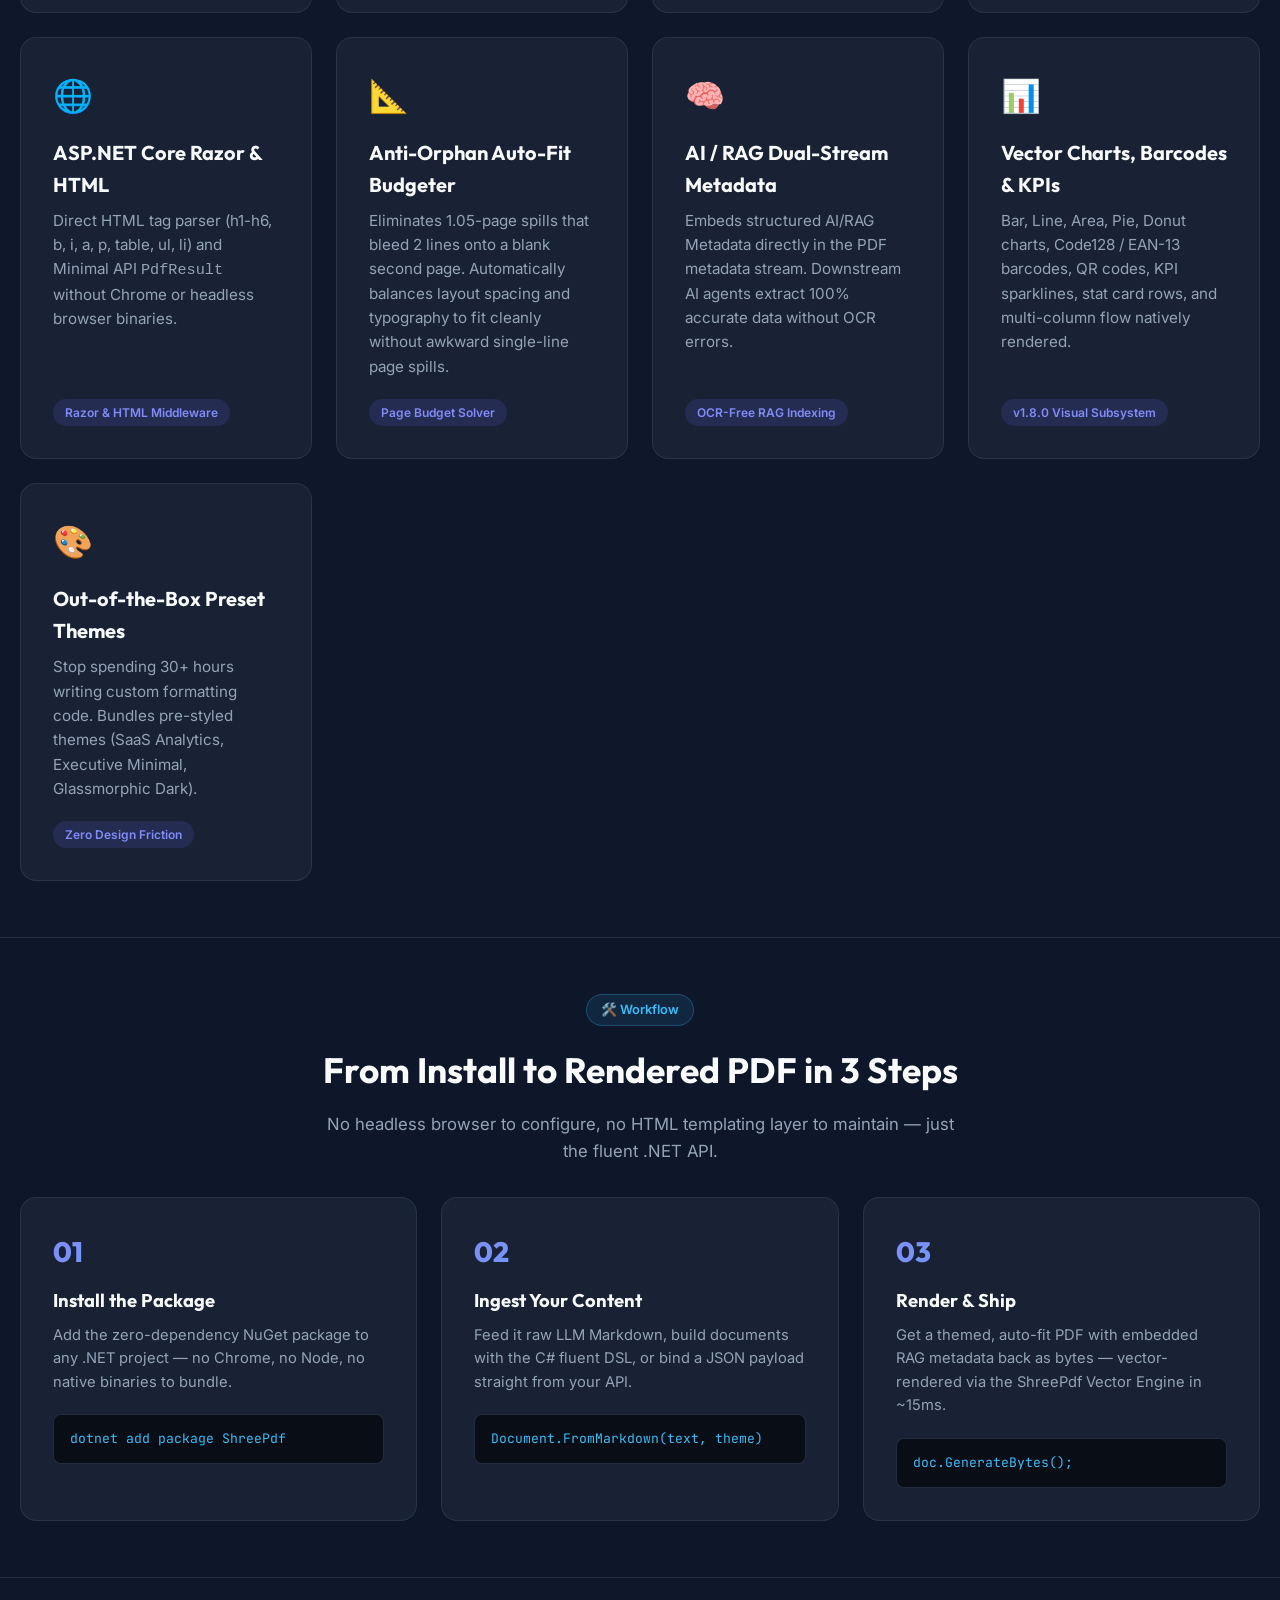
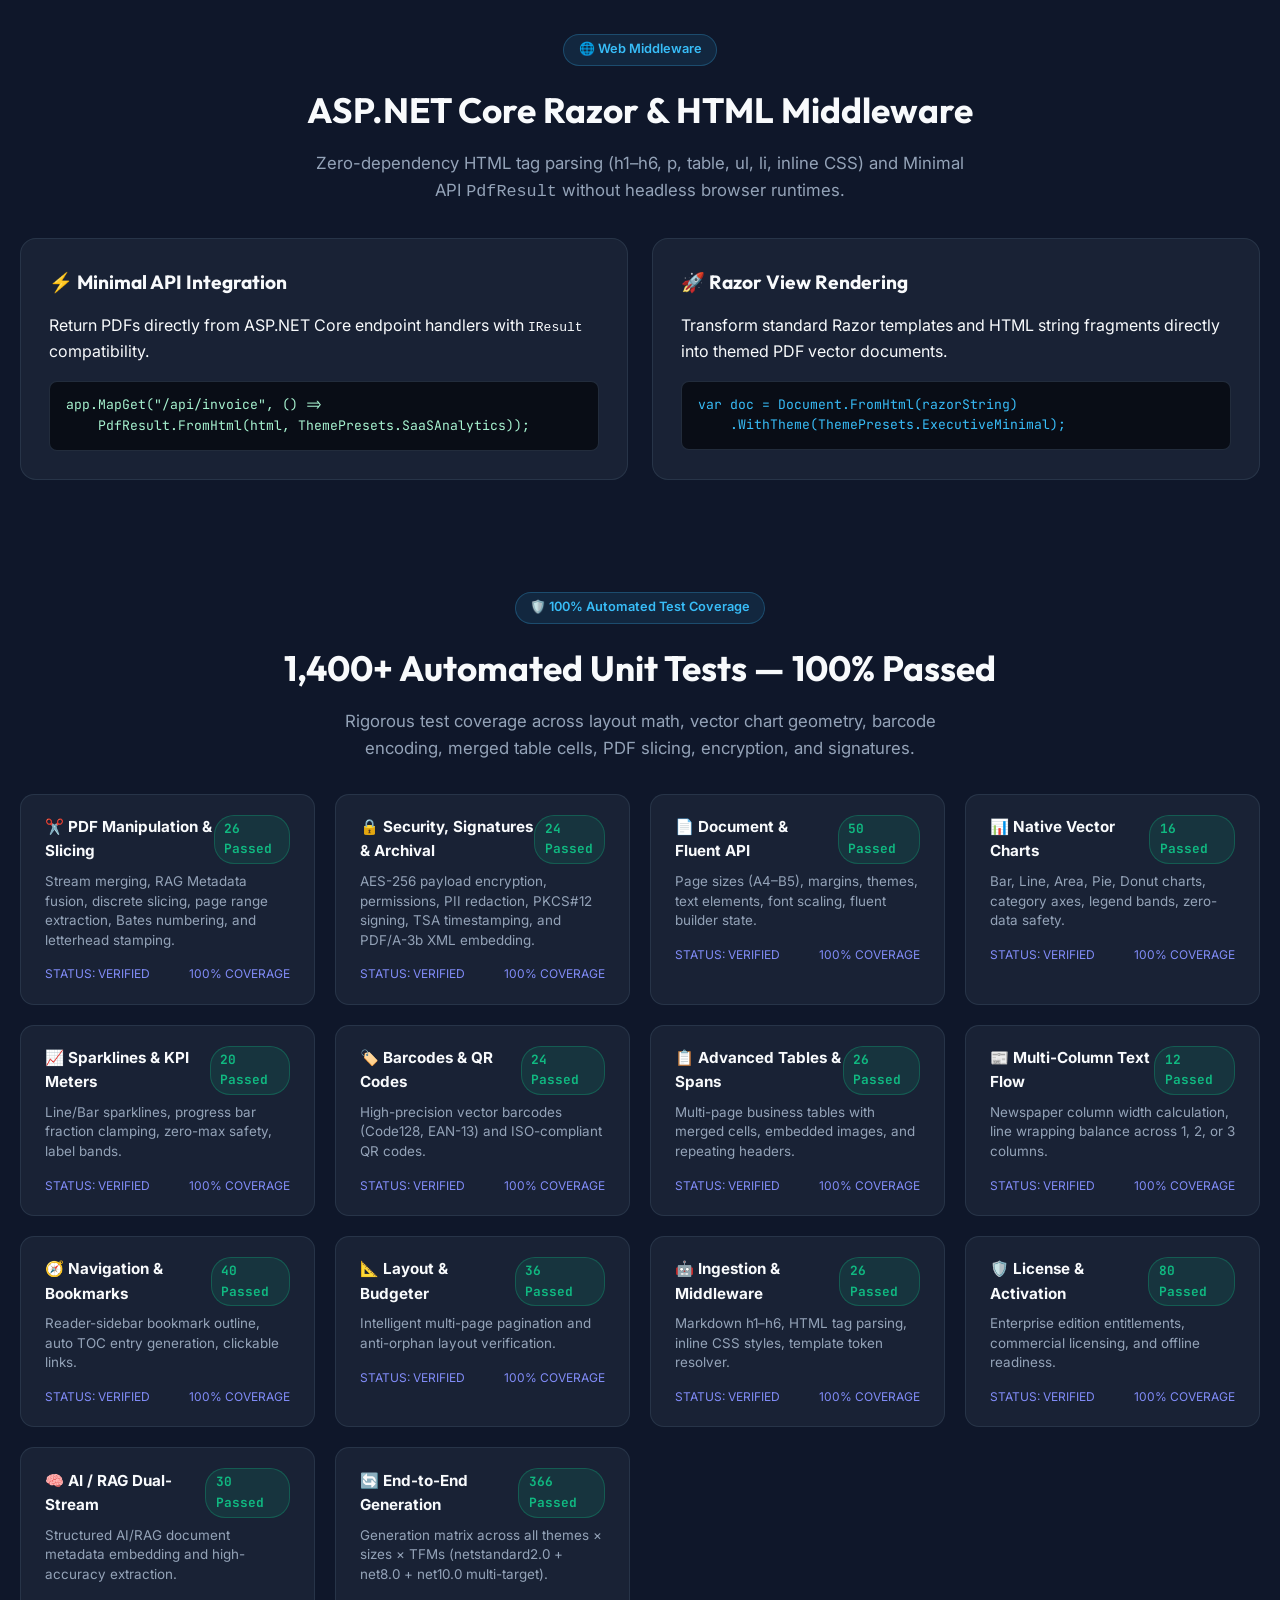
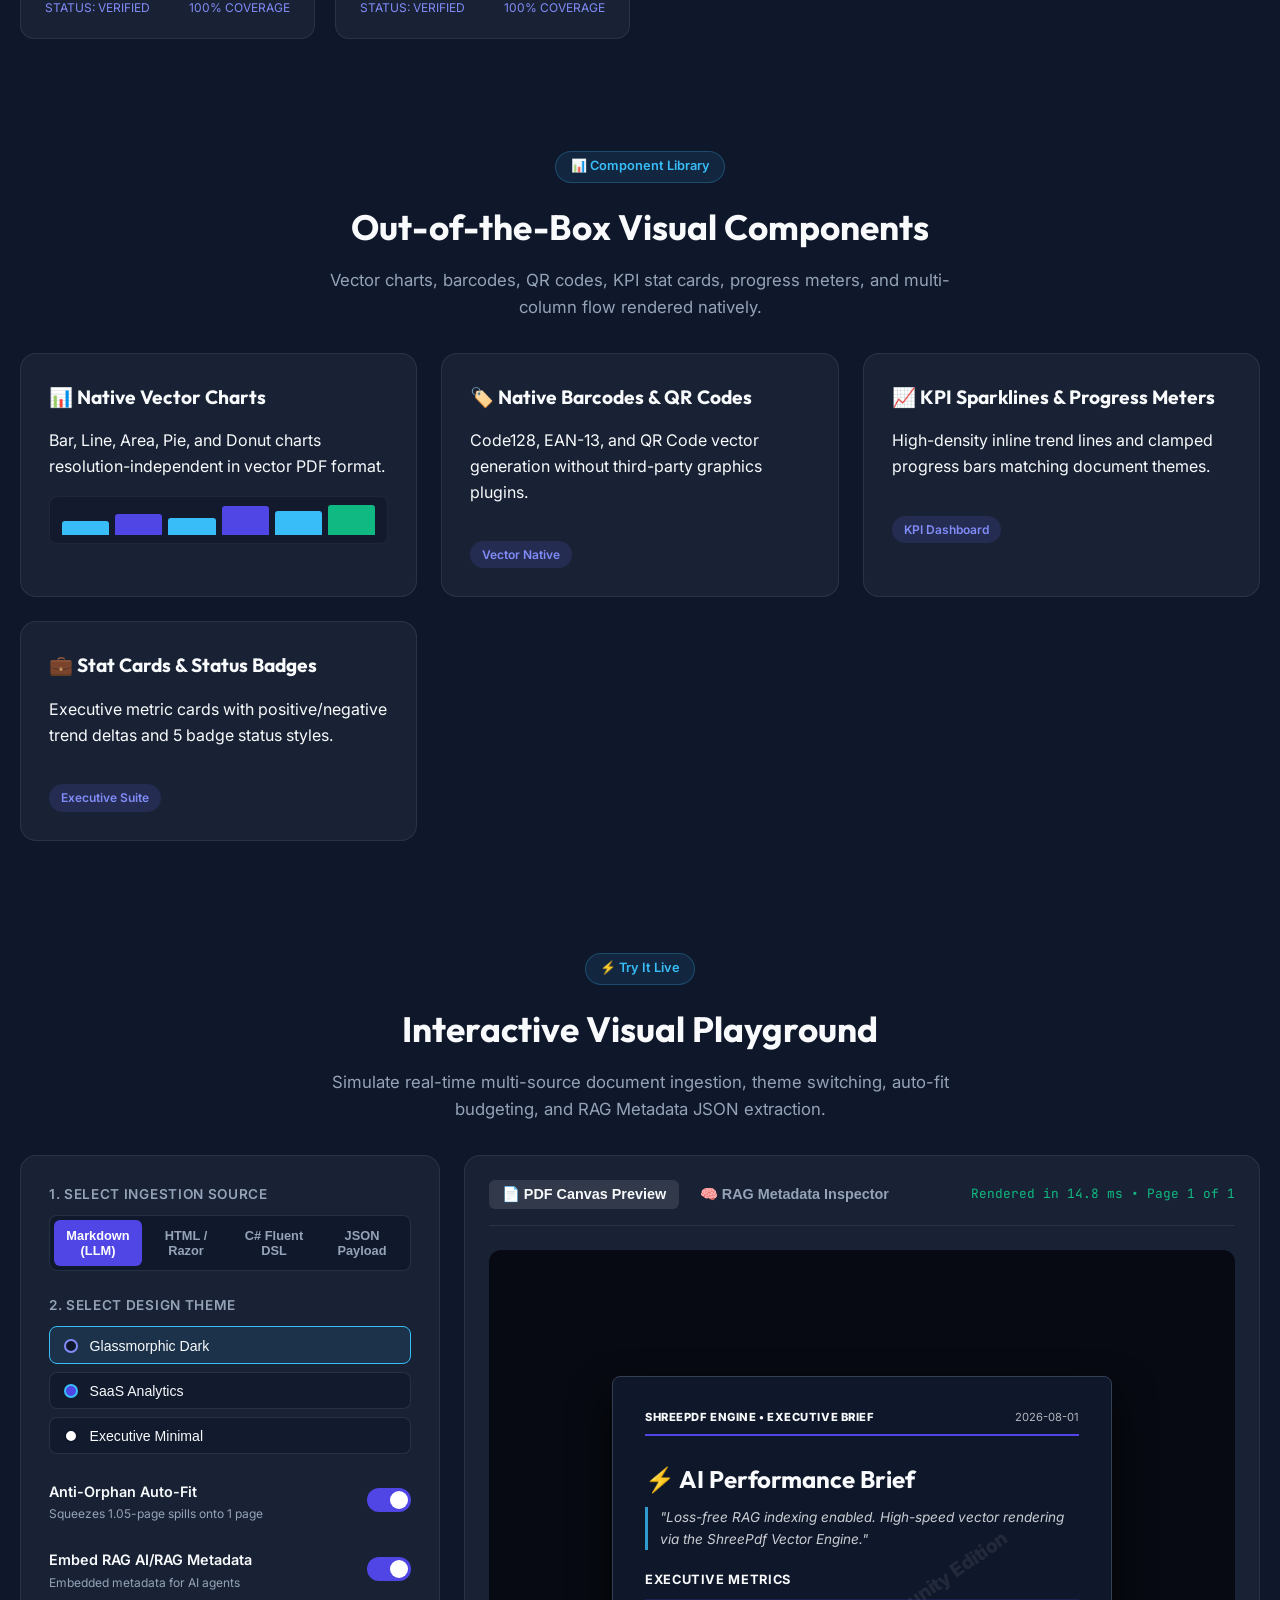
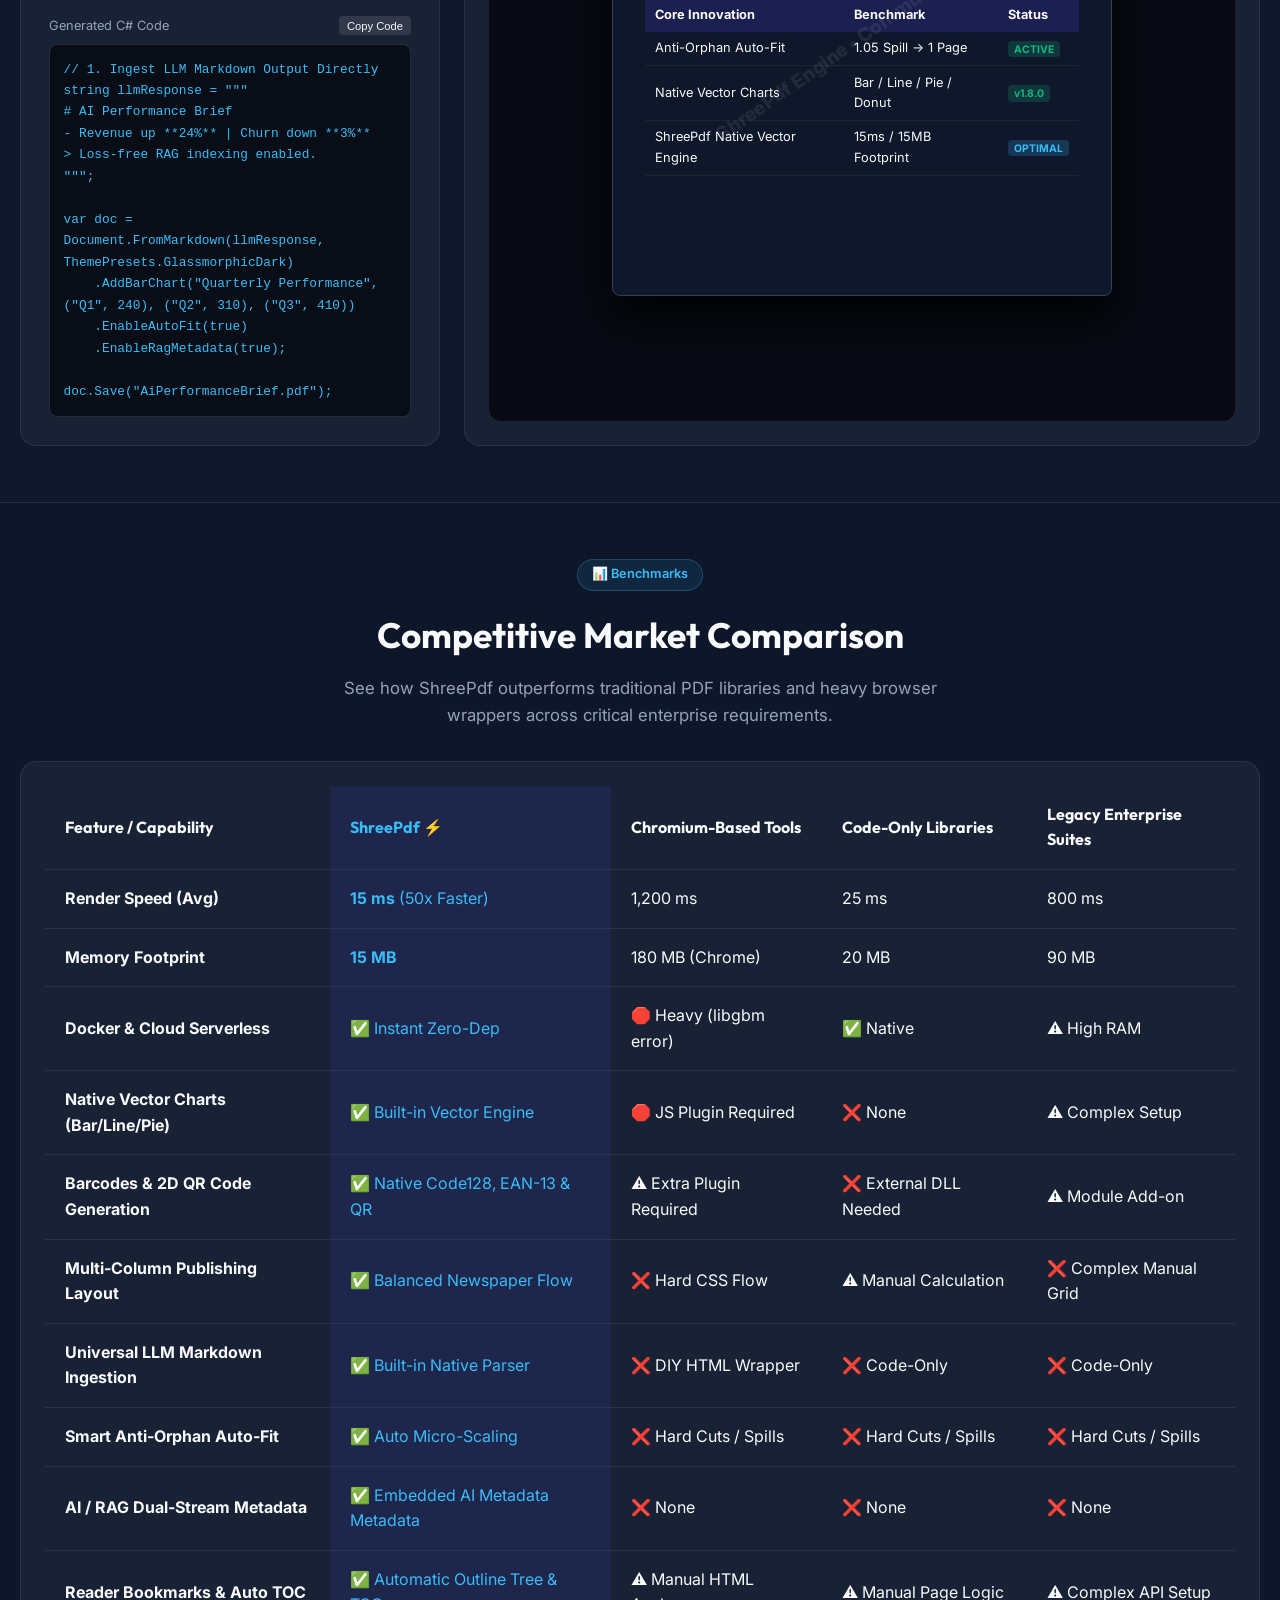
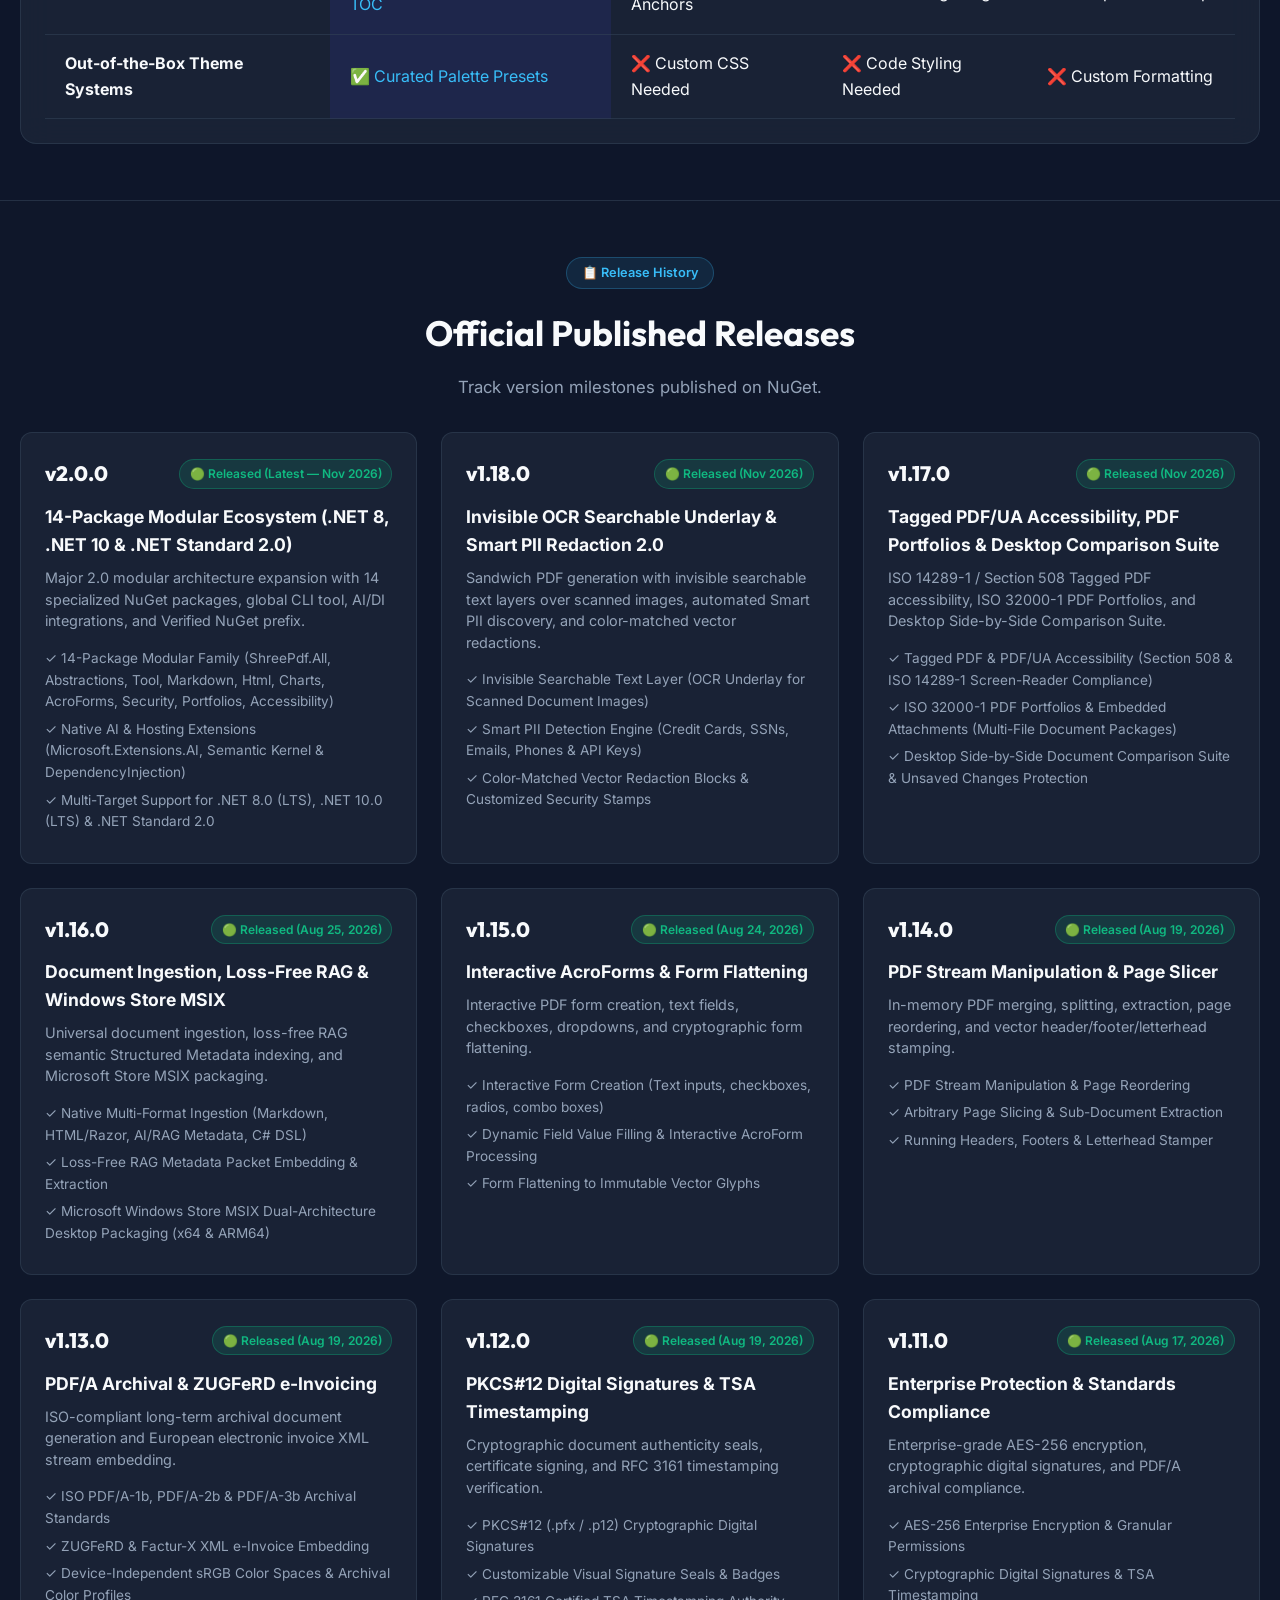
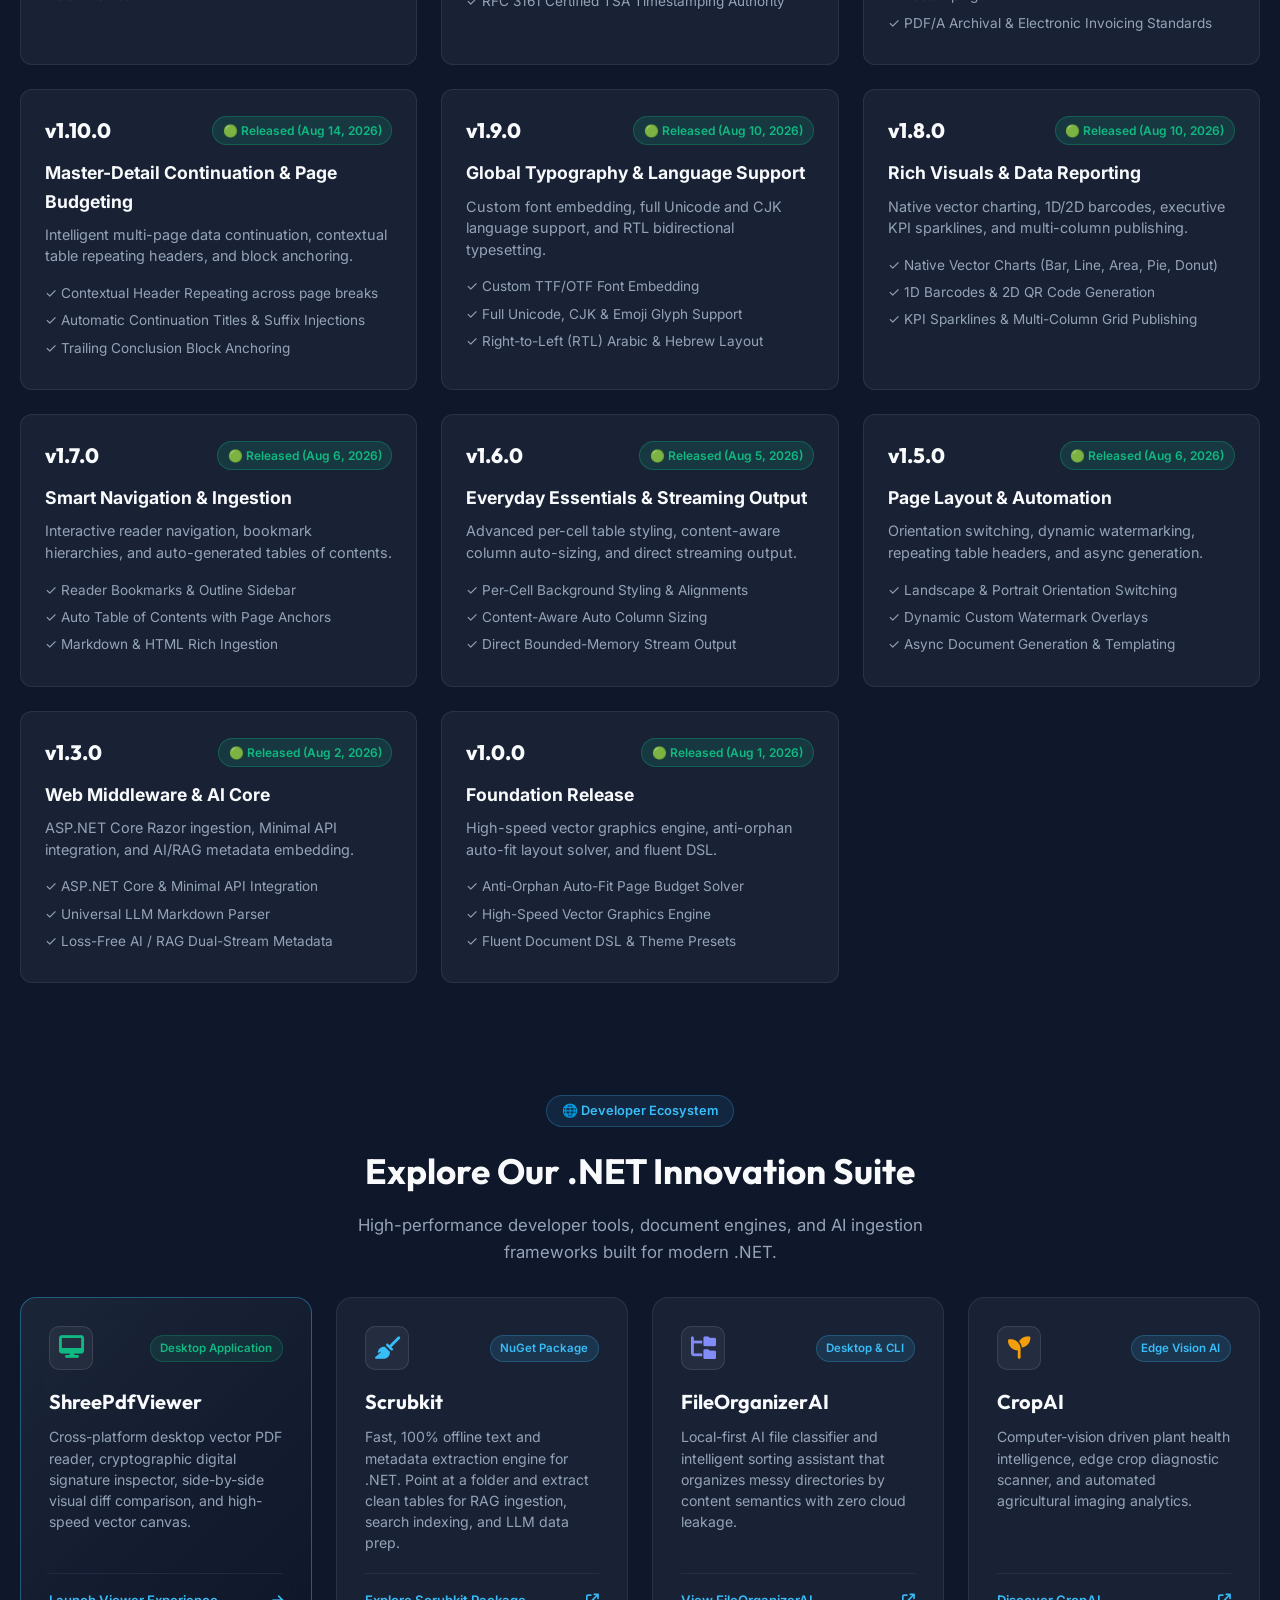
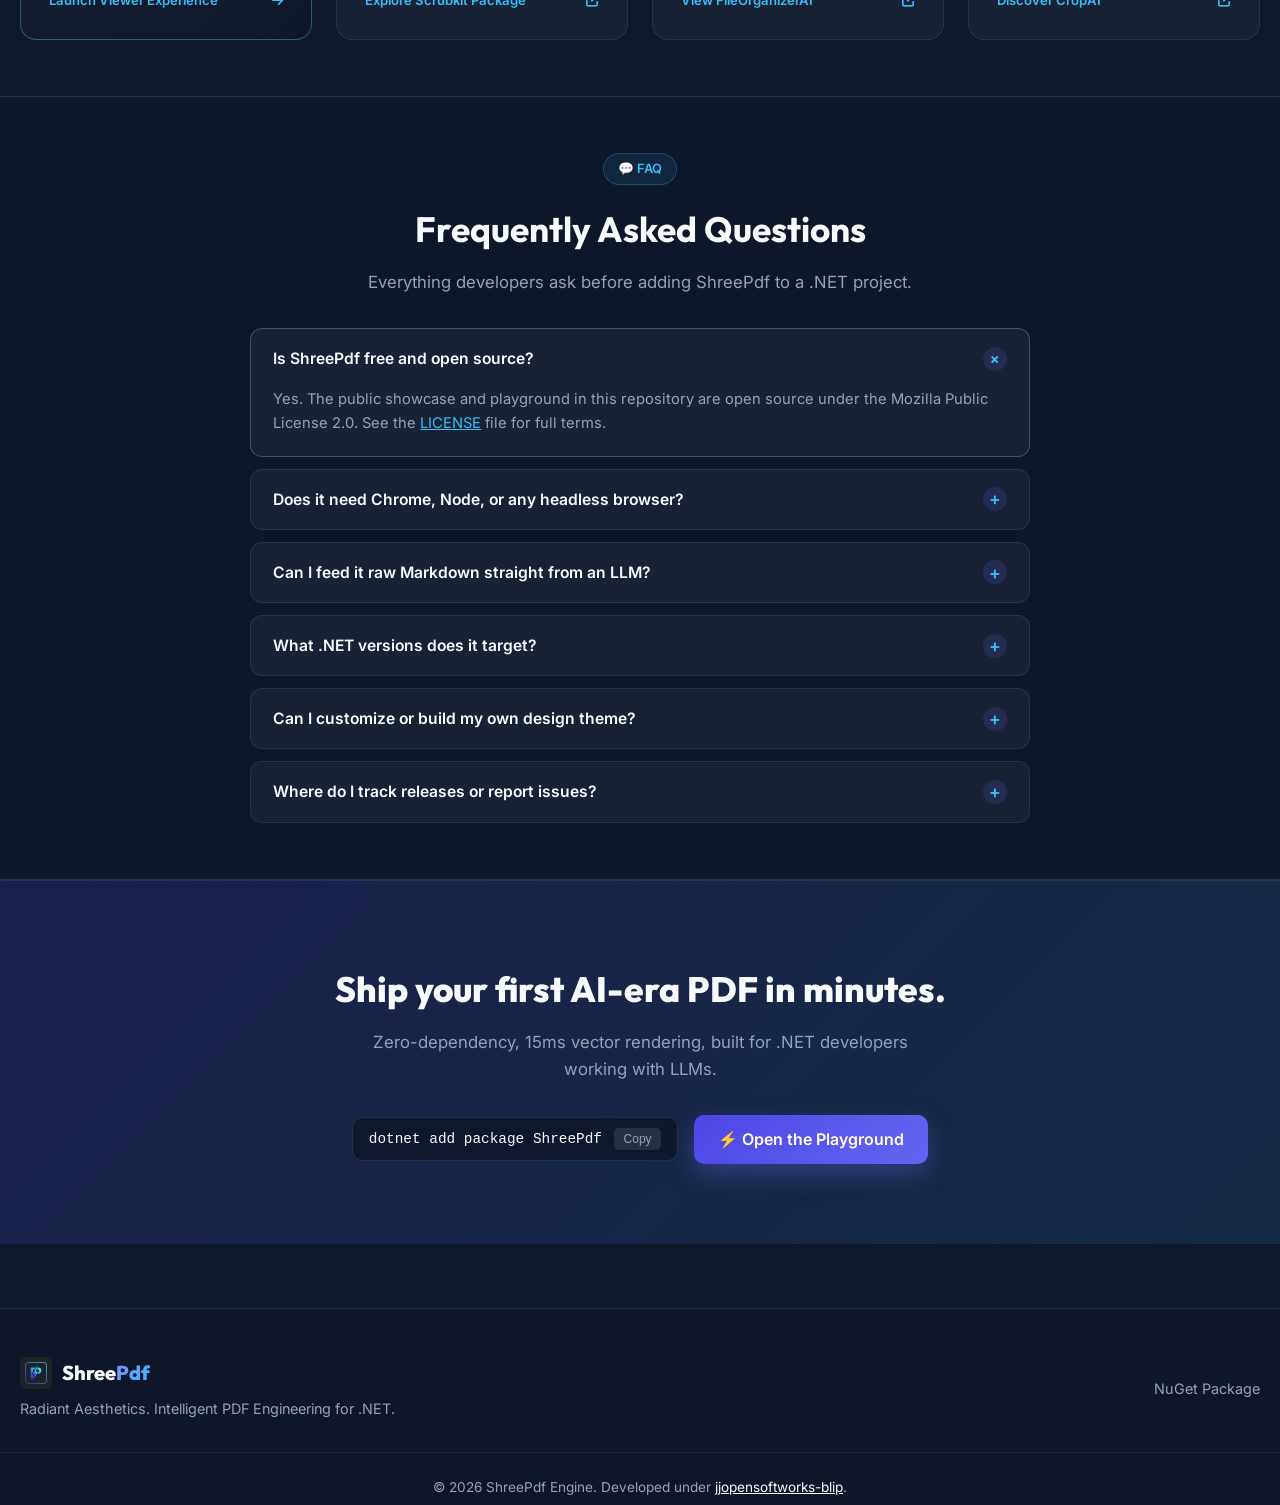
==== commit a3a8fa7a: "fix(encoding): restore clean UTF-8 emojis and symbols across all public pages" ====
--- a/index.html
+++ b/index.html
@@ -1,4 +1,4 @@
-﻿<!--
+<!--
   Copyright (c) 2026 jjopensoftworks-blip. All rights reserved.
   ShreePdf Engine - Radiant Aesthetics and Intelligent PDF Engineering for .NET
 -->
@@ -103,7 +103,7 @@
                     <span class="pulse-dot"></span> Next-Gen .NET Document Engine
                 </div>
                 <div class="hero-badge" style="background: rgba(16, 185, 129, 0.12); border-color: rgba(16, 185, 129, 0.35); color: #10b981;">
-                    <span class="pulse-dot" style="background: #10b981; box-shadow: 0 0 8px #10b981;"></span> Ã°Å¸Å½â€° 2.0K+ NuGet Downloads · Verified Namespace
+                    <span class="pulse-dot" style="background: #10b981; box-shadow: 0 0 8px #10b981;"></span> 🎉 2.0K+ NuGet Downloads · Verified Namespace
                 </div>
                 <a href="https://www.nuget.org/packages/ShreePdf" target="_blank" style="text-decoration: none;">
                     <img src="https://img.shields.io/badge/NuGet-v2.0.0-004880?style=for-the-badge&logo=nuget" alt="NuGet Package v2.0.0" style="height: 28px; border-radius: 6px;">
@@ -122,7 +122,7 @@
 
             <div class="hero-buttons">
                 <a href="migration.html" class="btn btn-primary btn-lg" style="background: linear-gradient(135deg, #4f46e5, #38bdf8);">
-                    <span>Ã°Å¸Å¡â‚¬ Migration Guide</span>
+                    <span>🚀 Migration Guide</span>
                 </a>
                 <a href="https://www.nuget.org/packages/ShreePdf" target="_blank" class="btn btn-secondary btn-lg" style="border-color: rgba(16, 185, 129, 0.4); color: #10b981;">
                     <span><i class="fa-solid fa-download"></i> Download Package</span>
@@ -134,7 +134,7 @@
                     <span><i class="fa-brands fa-microsoft"></i> Microsoft Store</span>
                 </a>
                 <a href="#playground" class="btn btn-secondary btn-lg">
-                    <span>Ã¢Å¡Â¡ Playground</span>
+                    <span>⚡ Playground</span>
                 </a>
                 <div class="copy-cmd-box" id="copyCmdBox" onclick="copyNugetCmd(event)">
                     <code>dotnet add package ShreePdf</code>
@@ -172,70 +172,70 @@
     <section id="innovations" class="section">
         <div class="container">
             <div class="section-header text-center">
-                <span class="section-eyebrow">Ã°Å¸Â¤â€“ Core Innovations</span>
+                <span class="section-eyebrow">🤖 Core Innovations</span>
                 <h2 class="section-title">Breakthrough AI-Era Innovations</h2>
                 <p class="section-subtitle">Why .NET developers are moving away from heavy Chromium binaries and legacy 10-year-old libraries.</p>
             </div>
 
             <div class="features-grid">
                 <div class="feature-card">
-                    <div class="feature-icon icon-rag">Ã¢Å“â€šÃ¯Â¸Â</div>
+                    <div class="feature-icon icon-rag">✂️</div>
                     <h3>PDF Slicing, Merging &amp; Stamping</h3>
                     <p>Stream-level multi-PDF concatenation with lossless RAG Metadata fusion, 1-indexed page range slicing, arbitrary page reordering, background letterheads, Bates indexing, and dynamic watermarks.</p>
                     <div class="feature-tag">v1.14.0 Subsystem</div>
                 </div>
 
                 <div class="feature-card">
-                    <div class="feature-icon icon-ai">Ã°Å¸â€â€™</div>
+                    <div class="feature-icon icon-ai">🔒</div>
                     <h3>AES-256 Encryption &amp; Signatures</h3>
                     <p>ISO 32000-1 AES-256 encryption, granular permissions, PKCS#12 digital signatures with TSA timestamping, visible signature appearance seals, and PDF/A-1b/2b/3b archival.</p>
                     <div class="feature-tag">Enterprise Security &amp; Signatures</div>
                 </div>
 
                 <div class="feature-card">
-                    <div class="feature-icon icon-ai">Ã°Å¸â€œÅ“</div>
+                    <div class="feature-icon icon-ai">📜</div>
                     <h3>Master-Detail Group Continuation</h3>
                     <p>Contextual parent header repeating across page breaks, automatic <code>(continued)</code> label injection, and trailing conclusion blocks anchored to render once at the narrative end.</p>
                     <div class="feature-tag">v1.10.0 Engine Feature</div>
                 </div>
 
                 <div class="feature-card">
-                    <div class="feature-icon icon-ai">Ã°Å¸Â¤â€“</div>
+                    <div class="feature-icon icon-ai">🤖</div>
                     <h3>Universal LLM Ingestion</h3>
                     <p>Render raw LLM outputs (GPT-4o, Claude, Gemini) directly into structured PDF Layout without HTML wrappers or headless browser overhead.</p>
                     <div class="feature-tag">AI &amp; LLM Native</div>
                 </div>
 
                 <div class="feature-card">
-                    <div class="feature-icon icon-rag">Ã°Å¸Å’Â</div>
+                    <div class="feature-icon icon-rag">🌐</div>
                     <h3>ASP.NET Core Razor &amp; HTML</h3>
                     <p>Direct HTML tag parser (h1-h6, b, i, a, p, table, ul, li) and Minimal API <code>PdfResult</code> without Chrome or headless browser binaries.</p>
                     <div class="feature-tag">Razor &amp; HTML Middleware</div>
                 </div>
 
                 <div class="feature-card">
-                    <div class="feature-icon icon-fit">Ã°Å¸â€œÂ</div>
+                    <div class="feature-icon icon-fit">📐</div>
                     <h3>Anti-Orphan Auto-Fit Budgeter</h3>
-                    <p>Eliminates 1.05-page spills that bleed 2 lines onto a blank second page. Micro-adjusts spacing &amp; font scales by 5Ã¢â‚¬â€œ12% to fit cleanly on 1 page.</p>
+                    <p>Eliminates 1.05-page spills that bleed 2 lines onto a blank second page. Automatically balances layout spacing and typography to fit cleanly without awkward single-line page spills.</p>
                     <div class="feature-tag">Page Budget Solver</div>
                 </div>
 
                 <div class="feature-card">
-                    <div class="feature-icon icon-rag">Ã°Å¸Â§Â </div>
+                    <div class="feature-icon icon-rag">🧠</div>
                     <h3>AI / RAG Dual-Stream Metadata</h3>
                     <p>Embeds structured AI/RAG Metadata directly in the PDF metadata stream. Downstream AI agents extract 100% accurate data without OCR errors.</p>
                     <div class="feature-tag">OCR-Free RAG Indexing</div>
                 </div>
 
                 <div class="feature-card">
-                    <div class="feature-icon icon-skia">Ã°Å¸â€œÅ </div>
+                    <div class="feature-icon icon-skia">📊</div>
                     <h3>Vector Charts, Barcodes &amp; KPIs</h3>
                     <p>Bar, Line, Area, Pie, Donut charts, Code128 / EAN-13 barcodes, QR codes, KPI sparklines, stat card rows, and multi-column flow natively rendered.</p>
                     <div class="feature-tag">v1.8.0 Visual Subsystem</div>
                 </div>
 
                 <div class="feature-card">
-                    <div class="feature-icon icon-skia">Ã°Å¸Å½Â¨</div>
+                    <div class="feature-icon icon-skia">🎨</div>
                     <h3>Out-of-the-Box Preset Themes</h3>
                     <p>Stop spending 30+ hours writing custom formatting code. Bundles pre-styled themes (SaaS Analytics, Executive Minimal, Glassmorphic Dark).</p>
                     <div class="feature-tag">Zero Design Friction</div>
@@ -248,16 +248,16 @@
     <section id="how-it-works" class="section section-dark">
         <div class="container">
             <div class="section-header text-center">
-                <span class="section-eyebrow">Ã°Å¸â€ºÂ Ã¯Â¸Â Workflow</span>
+                <span class="section-eyebrow">🛠️ Workflow</span>
                 <h2 class="section-title">From Install to Rendered PDF in 3 Steps</h2>
-                <p class="section-subtitle">No headless browser to configure, no HTML templating layer to maintain Ã¢â‚¬â€ just the fluent .NET API.</p>
+                <p class="section-subtitle">No headless browser to configure, no HTML templating layer to maintain — just the fluent .NET API.</p>
             </div>
 
             <div class="steps-grid">
                 <div class="step-card">
                     <div class="step-number">01</div>
                     <h3>Install the Package</h3>
-                    <p>Add the zero-dependency NuGet package to any .NET project Ã¢â‚¬â€ no Chrome, no Node, no native binaries to bundle.</p>
+                    <p>Add the zero-dependency NuGet package to any .NET project — no Chrome, no Node, no native binaries to bundle.</p>
                     <code class="step-code">dotnet add package ShreePdf</code>
                 </div>
                 <div class="step-card">
@@ -269,7 +269,7 @@
                 <div class="step-card">
                     <div class="step-number">03</div>
                     <h3>Render &amp; Ship</h3>
-                    <p>Get a themed, auto-fit PDF with embedded RAG metadata back as bytes Ã¢â‚¬â€ vector-rendered via the ShreePdf Vector Engine in ~15ms.</p>
+                    <p>Get a themed, auto-fit PDF with embedded RAG metadata back as bytes — vector-rendered via the ShreePdf Vector Engine in ~15ms.</p>
                     <code class="step-code">doc.GenerateBytes();</code>
                 </div>
             </div>
@@ -280,20 +280,20 @@
     <section id="razor-html" class="section">
         <div class="container">
             <div class="section-header text-center">
-                <span class="section-eyebrow">Ã°Å¸Å’Â Web Middleware</span>
+                <span class="section-eyebrow">🌐 Web Middleware</span>
                 <h2 class="section-title">ASP.NET Core Razor &amp; HTML Middleware</h2>
-                <p class="section-subtitle">Zero-dependency HTML tag parsing (h1Ã¢â‚¬â€œh6, p, table, ul, li, inline CSS) and Minimal API <code>PdfResult</code> without headless browser runtimes.</p>
+                <p class="section-subtitle">Zero-dependency HTML tag parsing (h1–h6, p, table, ul, li, inline CSS) and Minimal API <code>PdfResult</code> without headless browser runtimes.</p>
             </div>
 
             <div class="widgets-grid">
                 <div class="widget-card">
-                    <h3>Ã¢Å¡Â¡ Minimal API Integration</h3>
+                    <h3>⚡ Minimal API Integration</h3>
                     <p>Return PDFs directly from ASP.NET Core endpoint handlers with <code>IResult</code> compatibility.</p>
                     <pre class="step-code"><code style="color: #a7f3d0;">app.MapGet("/api/invoice", () => 
     PdfResult.FromHtml(html, ThemePresets.SaaSAnalytics));</code></pre>
                 </div>
                 <div class="widget-card">
-                    <h3>Ã°Å¸Å¡â‚¬ Razor View Rendering</h3>
+                    <h3>🚀 Razor View Rendering</h3>
                     <p>Transform standard Razor templates and HTML string fragments directly into themed PDF vector documents.</p>
                     <pre class="step-code"><code style="color: #38bdf8;">var doc = Document.FromHtml(razorString)
     .WithTheme(ThemePresets.ExecutiveMinimal);</code></pre>
@@ -306,15 +306,15 @@
     <section id="qa-matrix" class="section">
         <div class="container">
             <div class="section-header text-center">
-                <span class="section-eyebrow">Ã°Å¸â€ºÂ¡Ã¯Â¸Â 100% Automated Test Coverage</span>
-                <h2 class="section-title">1,400+ Automated Unit Tests Ã¢â‚¬â€ 100% Passed</h2>
+                <span class="section-eyebrow">🛡️ 100% Automated Test Coverage</span>
+                <h2 class="section-title">1,400+ Automated Unit Tests — 100% Passed</h2>
                 <p class="section-subtitle">Rigorous test coverage across layout math, vector chart geometry, barcode encoding, merged table cells, PDF slicing, encryption, and signatures.</p>
             </div>
 
             <div class="qa-grid">
                 <div class="qa-card">
                     <div class="qa-header">
-                        <span class="qa-icon-title">Ã¢Å“â€šÃ¯Â¸Â PDF Manipulation &amp; Slicing</span>
+                        <span class="qa-icon-title">✂️ PDF Manipulation &amp; Slicing</span>
                         <span class="qa-count-badge">26 Passed</span>
                     </div>
                     <p class="qa-desc">Stream merging, RAG Metadata fusion, discrete slicing, page range extraction, Bates numbering, and letterhead stamping.</p>
@@ -323,7 +323,7 @@
 
                 <div class="qa-card">
                     <div class="qa-header">
-                        <span class="qa-icon-title">Ã°Å¸â€â€™ Security, Signatures &amp; Archival</span>
+                        <span class="qa-icon-title">🔒 Security, Signatures &amp; Archival</span>
                         <span class="qa-count-badge">24 Passed</span>
                     </div>
                     <p class="qa-desc">AES-256 payload encryption, permissions, PII redaction, PKCS#12 signing, TSA timestamping, and PDF/A-3b XML embedding.</p>
@@ -332,16 +332,16 @@
 
                 <div class="qa-card">
                     <div class="qa-header">
-                        <span class="qa-icon-title">Ã°Å¸â€œâ€ž Document &amp; Fluent API</span>
+                        <span class="qa-icon-title">📄 Document &amp; Fluent API</span>
                         <span class="qa-count-badge">50 Passed</span>
                     </div>
-                    <p class="qa-desc">Page sizes (A4Ã¢â‚¬â€œB5), margins, themes, text elements, font scaling, fluent builder state.</p>
-                    <div class="qa-status-row"><span>STATUS: VERIFIED</span><span>100% COVERAGE</span></div>
-                </div>
-
-                <div class="qa-card">
-                    <div class="qa-header">
-                        <span class="qa-icon-title">Ã°Å¸â€œÅ  Native Vector Charts</span>
+                    <p class="qa-desc">Page sizes (A4–B5), margins, themes, text elements, font scaling, fluent builder state.</p>
+                    <div class="qa-status-row"><span>STATUS: VERIFIED</span><span>100% COVERAGE</span></div>
+                </div>
+
+                <div class="qa-card">
+                    <div class="qa-header">
+                        <span class="qa-icon-title">📊 Native Vector Charts</span>
                         <span class="qa-count-badge">16 Passed</span>
                     </div>
                     <p class="qa-desc">Bar, Line, Area, Pie, Donut charts, category axes, legend bands, zero-data safety.</p>
@@ -350,7 +350,7 @@
 
                 <div class="qa-card">
                     <div class="qa-header">
-                        <span class="qa-icon-title">Ã°Å¸â€œË† Sparklines &amp; KPI Meters</span>
+                        <span class="qa-icon-title">📈 Sparklines &amp; KPI Meters</span>
                         <span class="qa-count-badge">20 Passed</span>
                     </div>
                     <p class="qa-desc">Line/Bar sparklines, progress bar fraction clamping, zero-max safety, label bands.</p>
@@ -359,7 +359,7 @@
 
                 <div class="qa-card">
                     <div class="qa-header">
-                        <span class="qa-icon-title">Ã°Å¸ÂÂ·Ã¯Â¸Â Barcodes &amp; QR Codes</span>
+                        <span class="qa-icon-title">🏷️ Barcodes &amp; QR Codes</span>
                         <span class="qa-count-badge">24 Passed</span>
                     </div>
                     <p class="qa-desc">High-precision vector barcodes (Code128, EAN-13) and ISO-compliant QR codes.</p>
@@ -368,7 +368,7 @@
 
                 <div class="qa-card">
                     <div class="qa-header">
-                        <span class="qa-icon-title">Ã°Å¸â€œâ€¹ Advanced Tables &amp; Spans</span>
+                        <span class="qa-icon-title">📋 Advanced Tables &amp; Spans</span>
                         <span class="qa-count-badge">26 Passed</span>
                     </div>
                     <p class="qa-desc">Multi-page business tables with merged cells, embedded images, and repeating headers.</p>
@@ -377,7 +377,7 @@
 
                 <div class="qa-card">
                     <div class="qa-header">
-                        <span class="qa-icon-title">Ã°Å¸â€œÂ° Multi-Column Text Flow</span>
+                        <span class="qa-icon-title">📰 Multi-Column Text Flow</span>
                         <span class="qa-count-badge">12 Passed</span>
                     </div>
                     <p class="qa-desc">Newspaper column width calculation, line wrapping balance across 1, 2, or 3 columns.</p>
@@ -386,7 +386,7 @@
 
                 <div class="qa-card">
                     <div class="qa-header">
-                        <span class="qa-icon-title">Ã°Å¸Â§Â­ Navigation &amp; Bookmarks</span>
+                        <span class="qa-icon-title">🧭 Navigation &amp; Bookmarks</span>
                         <span class="qa-count-badge">40 Passed</span>
                     </div>
                     <p class="qa-desc">Reader-sidebar bookmark outline, auto TOC entry generation, clickable links.</p>
@@ -395,7 +395,7 @@
 
                 <div class="qa-card">
                     <div class="qa-header">
-                        <span class="qa-icon-title">Ã°Å¸â€œÂ Layout &amp; Budgeter</span>
+                        <span class="qa-icon-title">📐 Layout &amp; Budgeter</span>
                         <span class="qa-count-badge">36 Passed</span>
                     </div>
                     <p class="qa-desc">Intelligent multi-page pagination and anti-orphan layout verification.</p>
@@ -404,16 +404,16 @@
 
                 <div class="qa-card">
                     <div class="qa-header">
-                        <span class="qa-icon-title">Ã°Å¸Â¤â€“ Ingestion &amp; Middleware</span>
+                        <span class="qa-icon-title">🤖 Ingestion &amp; Middleware</span>
                         <span class="qa-count-badge">26 Passed</span>
                     </div>
-                    <p class="qa-desc">Markdown h1Ã¢â‚¬â€œh6, HTML tag parsing, inline CSS styles, template token resolver.</p>
-                    <div class="qa-status-row"><span>STATUS: VERIFIED</span><span>100% COVERAGE</span></div>
-                </div>
-
-                <div class="qa-card">
-                    <div class="qa-header">
-                        <span class="qa-icon-title">Ã°Å¸â€ºÂ¡Ã¯Â¸Â License &amp; Activation</span>
+                    <p class="qa-desc">Markdown h1–h6, HTML tag parsing, inline CSS styles, template token resolver.</p>
+                    <div class="qa-status-row"><span>STATUS: VERIFIED</span><span>100% COVERAGE</span></div>
+                </div>
+
+                <div class="qa-card">
+                    <div class="qa-header">
+                        <span class="qa-icon-title">🛡️ License &amp; Activation</span>
                         <span class="qa-count-badge">80 Passed</span>
                     </div>
                     <p class="qa-desc">Enterprise edition entitlements, commercial licensing, and offline readiness.</p>
@@ -422,7 +422,7 @@
 
                 <div class="qa-card">
                     <div class="qa-header">
-                        <span class="qa-icon-title">Ã°Å¸Â§Â  AI / RAG Dual-Stream</span>
+                        <span class="qa-icon-title">🧠 AI / RAG Dual-Stream</span>
                         <span class="qa-count-badge">30 Passed</span>
                     </div>
                     <p class="qa-desc">Structured AI/RAG document metadata embedding and high-accuracy extraction.</p>
@@ -431,10 +431,10 @@
 
                 <div class="qa-card">
                     <div class="qa-header">
-                        <span class="qa-icon-title">Ã°Å¸â€â€ž End-to-End Generation</span>
+                        <span class="qa-icon-title">🔄 End-to-End Generation</span>
                         <span class="qa-count-badge">366 Passed</span>
                     </div>
-                    <p class="qa-desc">Generation matrix across all themes Ãƒâ€” sizes Ãƒâ€” TFMs (netstandard2.0 + net8.0 + net10.0 multi-target).</p>
+                    <p class="qa-desc">Generation matrix across all themes × sizes × TFMs (netstandard2.0 + net8.0 + net10.0 multi-target).</p>
                     <div class="qa-status-row"><span>STATUS: VERIFIED</span><span>100% COVERAGE</span></div>
                 </div>
             </div>
@@ -445,14 +445,14 @@
     <section id="widgets" class="section">
         <div class="container">
             <div class="section-header text-center">
-                <span class="section-eyebrow">Ã°Å¸â€œÅ  Component Library</span>
+                <span class="section-eyebrow">📊 Component Library</span>
                 <h2 class="section-title">Out-of-the-Box Visual Components</h2>
                 <p class="section-subtitle">Vector charts, barcodes, QR codes, KPI stat cards, progress meters, and multi-column flow rendered natively.</p>
             </div>
 
             <div class="widgets-grid">
                 <div class="widget-card">
-                    <h3>Ã°Å¸â€œÅ  Native Vector Charts</h3>
+                    <h3>📊 Native Vector Charts</h3>
                     <p>Bar, Line, Area, Pie, and Donut charts resolution-independent in vector PDF format.</p>
                     <div class="sparkline-demo">
                         <div class="sparkbar" style="height: 45%; background: var(--accent);"></div>
@@ -464,17 +464,17 @@
                     </div>
                 </div>
                 <div class="widget-card">
-                    <h3>Ã°Å¸ÂÂ·Ã¯Â¸Â Native Barcodes & QR Codes</h3>
+                    <h3>🏷️ Native Barcodes & QR Codes</h3>
                     <p>Code128, EAN-13, and QR Code vector generation without third-party graphics plugins.</p>
                     <div class="feature-tag" style="align-self: flex-start;">Vector Native</div>
                 </div>
                 <div class="widget-card">
-                    <h3>Ã°Å¸â€œË† KPI Sparklines & Progress Meters</h3>
+                    <h3>📈 KPI Sparklines & Progress Meters</h3>
                     <p>High-density inline trend lines and clamped progress bars matching document themes.</p>
                     <div class="feature-tag" style="align-self: flex-start;">KPI Dashboard</div>
                 </div>
                 <div class="widget-card">
-                    <h3>Ã°Å¸â€™Â¼ Stat Cards & Status Badges</h3>
+                    <h3>💼 Stat Cards & Status Badges</h3>
                     <p>Executive metric cards with positive/negative trend deltas and 5 badge status styles.</p>
                     <div class="feature-tag" style="align-self: flex-start;">Executive Suite</div>
                 </div>
@@ -486,7 +486,7 @@
     <section id="playground" class="section">
         <div class="container">
             <div class="section-header text-center">
-                <span class="section-eyebrow">Ã¢Å¡Â¡ Try It Live</span>
+                <span class="section-eyebrow">⚡ Try It Live</span>
                 <h2 class="section-title">Interactive Visual Playground</h2>
                 <p class="section-subtitle">Simulate real-time multi-source document ingestion, theme switching, auto-fit budgeting, and RAG Metadata JSON extraction.</p>
             </div>
@@ -559,22 +559,22 @@
                 <div class="pg-preview glass-card">
                     <div class="preview-toolbar">
                         <div class="preview-tabs">
-                            <button class="prev-tab active" id="tabPdfView" onclick="switchPreviewTab('pdf')">Ã°Å¸â€œâ€ž PDF Canvas Preview</button>
-                            <button class="prev-tab" id="tabRagView" onclick="switchPreviewTab('rag')">Ã°Å¸Â§Â  RAG Metadata Inspector</button>
+                            <button class="prev-tab active" id="tabPdfView" onclick="switchPreviewTab('pdf')">📄 PDF Canvas Preview</button>
+                            <button class="prev-tab" id="tabRagView" onclick="switchPreviewTab('rag')">🧠 RAG Metadata Inspector</button>
                         </div>
-                        <div class="preview-status" id="previewStatus">Rendered in 14.8 ms Ã¢â‚¬Â¢ Page 1 of 1</div>
+                        <div class="preview-status" id="previewStatus">Rendered in 14.8 ms • Page 1 of 1</div>
                     </div>
 
                     <!-- Visual PDF Simulated Sheet -->
                     <div class="pdf-stage" id="pdfStage">
                         <div class="pdf-paper theme-glassdark" id="pdfPaper">
                             <div class="pdf-header" id="pdfHeader">
-                                <div class="pdf-badge">SHREEPDF ENGINE Ã¢â‚¬Â¢ EXECUTIVE BRIEF</div>
+                                <div class="pdf-badge">SHREEPDF ENGINE • EXECUTIVE BRIEF</div>
                                 <div class="pdf-date">2026-08-01</div>
                             </div>
 
                             <div class="pdf-body" id="pdfBody">
-                                <h1 class="pdf-h1" id="pdfTitle">Ã¢Å¡Â¡ AI Performance Brief</h1>
+                                <h1 class="pdf-h1" id="pdfTitle">⚡ AI Performance Brief</h1>
                                 <p class="pdf-quote" id="pdfQuote">"Loss-free RAG indexing enabled. High-speed vector rendering via the ShreePdf Vector Engine."</p>
 
                                 <div class="pdf-section-title">EXECUTIVE METRICS</div>
@@ -606,19 +606,19 @@
                                 </table>
 
                                 <div class="pdf-container-box" id="pdfContainer">
-                                    <div class="box-title">CONFIDENTIAL REPORT Ã¢â‚¬Â¢ SHREEPDF ENGINE 2026</div>
+                                    <div class="box-title">CONFIDENTIAL REPORT • SHREEPDF ENGINE 2026</div>
                                     <div class="box-desc">Automated multi-source document ingestion complete. Zero Chrome binary overhead.</div>
                                 </div>
                             </div>
 
-                            <div class="pdf-watermark" id="pdfWatermark">ShreePdf Engine Ã¢â‚¬Â¢ Community Edition</div>
+                            <div class="pdf-watermark" id="pdfWatermark">ShreePdf Engine • Community Edition</div>
                         </div>
                     </div>
 
                     <!-- RAG Inspector View -->
                     <div class="rag-stage hidden" id="ragStage">
                         <div class="rag-header">
-                            <span class="rag-title">Ã°Å¸Â§Â  Embedded RAG Metadata Stream (Structured Metadata)</span>
+                            <span class="rag-title">🧠 Embedded RAG Metadata Stream (Structured Metadata)</span>
                             <span class="rag-badge">Loss-Free OCR Alternative</span>
                         </div>
                         <pre class="rag-json-block"><code id="ragJsonCode"></code></pre>
@@ -632,7 +632,7 @@
     <section id="benchmarks" class="section section-dark">
         <div class="container">
             <div class="section-header text-center">
-                <span class="section-eyebrow">Ã°Å¸â€œÅ  Benchmarks</span>
+                <span class="section-eyebrow">📊 Benchmarks</span>
                 <h2 class="section-title">Competitive Market Comparison</h2>
                 <p class="section-subtitle">See how ShreePdf outperforms traditional PDF libraries and heavy browser wrappers across critical enterprise requirements.</p>
             </div>
@@ -642,7 +642,7 @@
                     <thead>
                         <tr>
                             <th>Feature / Capability</th>
-                            <th class="col-highlight">ShreePdf Ã¢Å¡Â¡</th>
+                            <th class="col-highlight">ShreePdf ⚡</th>
                             <th>Chromium-Based Tools</th>
                             <th>Code-Only Libraries</th>
                             <th>Legacy Enterprise Suites</th>
@@ -665,66 +665,66 @@
                         </tr>
                         <tr>
                             <td><strong>Docker & Cloud Serverless</strong></td>
-                            <td class="col-highlight">Ã¢Å“â€¦ Instant Zero-Dep</td>
-                            <td>Ã°Å¸â€ºâ€˜ Heavy (libgbm error)</td>
-                            <td>Ã¢Å“â€¦ Native</td>
-                            <td>Ã¢Å¡Â Ã¯Â¸Â High RAM</td>
+                            <td class="col-highlight">✅ Instant Zero-Dep</td>
+                            <td>🛑 Heavy (libgbm error)</td>
+                            <td>✅ Native</td>
+                            <td>⚠️ High RAM</td>
                         </tr>
                         <tr>
                             <td><strong>Native Vector Charts (Bar/Line/Pie)</strong></td>
-                            <td class="col-highlight">Ã¢Å“â€¦ Built-in Vector Engine</td>
-                            <td>Ã°Å¸â€ºâ€˜ JS Plugin Required</td>
-                            <td>Ã¢ÂÅ’ None</td>
-                            <td>Ã¢Å¡Â Ã¯Â¸Â Complex Setup</td>
+                            <td class="col-highlight">✅ Built-in Vector Engine</td>
+                            <td>🛑 JS Plugin Required</td>
+                            <td>❌ None</td>
+                            <td>⚠️ Complex Setup</td>
                         </tr>
                         <tr>
                             <td><strong>Barcodes & 2D QR Code Generation</strong></td>
-                            <td class="col-highlight">Ã¢Å“â€¦ Native Code128, EAN-13 & QR</td>
-                            <td>Ã¢Å¡Â Ã¯Â¸Â Extra Plugin Required</td>
-                            <td>Ã¢ÂÅ’ External DLL Needed</td>
-                            <td>Ã¢Å¡Â Ã¯Â¸Â Module Add-on</td>
+                            <td class="col-highlight">✅ Native Code128, EAN-13 & QR</td>
+                            <td>⚠️ Extra Plugin Required</td>
+                            <td>❌ External DLL Needed</td>
+                            <td>⚠️ Module Add-on</td>
                         </tr>
                         <tr>
                             <td><strong>Multi-Column Publishing Layout</strong></td>
-                            <td class="col-highlight">Ã¢Å“â€¦ Balanced Newspaper Flow</td>
-                            <td>Ã¢ÂÅ’ Hard CSS Flow</td>
-                            <td>Ã¢Å¡Â Ã¯Â¸Â Manual Calculation</td>
-                            <td>Ã¢ÂÅ’ Complex Manual Grid</td>
+                            <td class="col-highlight">✅ Balanced Newspaper Flow</td>
+                            <td>❌ Hard CSS Flow</td>
+                            <td>⚠️ Manual Calculation</td>
+                            <td>❌ Complex Manual Grid</td>
                         </tr>
                         <tr>
                             <td><strong>Universal LLM Markdown Ingestion</strong></td>
-                            <td class="col-highlight">Ã¢Å“â€¦ Built-in Native Parser</td>
-                            <td>Ã¢ÂÅ’ DIY HTML Wrapper</td>
-                            <td>Ã¢ÂÅ’ Code-Only</td>
-                            <td>Ã¢ÂÅ’ Code-Only</td>
+                            <td class="col-highlight">✅ Built-in Native Parser</td>
+                            <td>❌ DIY HTML Wrapper</td>
+                            <td>❌ Code-Only</td>
+                            <td>❌ Code-Only</td>
                         </tr>
                         <tr>
                             <td><strong>Smart Anti-Orphan Auto-Fit</strong></td>
-                            <td class="col-highlight">Ã¢Å“â€¦ Auto Micro-Scaling</td>
-                            <td>Ã¢ÂÅ’ Hard Cuts / Spills</td>
-                            <td>Ã¢ÂÅ’ Hard Cuts / Spills</td>
-                            <td>Ã¢ÂÅ’ Hard Cuts / Spills</td>
+                            <td class="col-highlight">✅ Auto Micro-Scaling</td>
+                            <td>❌ Hard Cuts / Spills</td>
+                            <td>❌ Hard Cuts / Spills</td>
+                            <td>❌ Hard Cuts / Spills</td>
                         </tr>
                         <tr>
                             <td><strong>AI / RAG Dual-Stream Metadata</strong></td>
-                            <td class="col-highlight">Ã¢Å“â€¦ Embedded AI Metadata Metadata</td>
-                            <td>Ã¢ÂÅ’ None</td>
-                            <td>Ã¢ÂÅ’ None</td>
-                            <td>Ã¢ÂÅ’ None</td>
+                            <td class="col-highlight">✅ Embedded AI Metadata Metadata</td>
+                            <td>❌ None</td>
+                            <td>❌ None</td>
+                            <td>❌ None</td>
                         </tr>
                         <tr>
                             <td><strong>Reader Bookmarks & Auto TOC</strong></td>
-                            <td class="col-highlight">Ã¢Å“â€¦ Automatic Outline Tree & TOC</td>
-                            <td>Ã¢Å¡Â Ã¯Â¸Â Manual HTML Anchors</td>
-                            <td>Ã¢Å¡Â Ã¯Â¸Â Manual Page Logic</td>
-                            <td>Ã¢Å¡Â Ã¯Â¸Â Complex API Setup</td>
+                            <td class="col-highlight">✅ Automatic Outline Tree & TOC</td>
+                            <td>⚠️ Manual HTML Anchors</td>
+                            <td>⚠️ Manual Page Logic</td>
+                            <td>⚠️ Complex API Setup</td>
                         </tr>
                         <tr>
                             <td><strong>Out-of-the-Box Theme Systems</strong></td>
-                            <td class="col-highlight">Ã¢Å“â€¦ Curated Palette Presets</td>
-                            <td>Ã¢ÂÅ’ Custom CSS Needed</td>
-                            <td>Ã¢ÂÅ’ Code Styling Needed</td>
-                            <td>Ã¢ÂÅ’ Custom Formatting</td>
+                            <td class="col-highlight">✅ Curated Palette Presets</td>
+                            <td>❌ Custom CSS Needed</td>
+                            <td>❌ Code Styling Needed</td>
+                            <td>❌ Custom Formatting</td>
                         </tr>
                     </tbody>
                 </table>
@@ -736,7 +736,7 @@
     <section id="changelog" class="section">
         <div class="container">
             <div class="section-header text-center">
-                <span class="section-eyebrow">Ã°Å¸â€œâ€¹ Release History</span>
+                <span class="section-eyebrow">📋 Release History</span>
                 <h2 class="section-title">Official Published Releases</h2>
                 <p class="section-subtitle">Track version milestones published on NuGet.</p>
             </div>
@@ -744,197 +744,239 @@
             <div class="changelog-grid">
                 <div class="changelog-card released">
                     <div class="cl-header">
+                        <span class="cl-version">v2.0.0</span>
+                        <span class="cl-status badge-released">🟢 Released (Latest — Nov 2026)</span>
+                    </div>
+                    <h4>14-Package Modular Ecosystem (.NET 8, .NET 10 &amp; .NET Standard 2.0)</h4>
+                    <p class="cl-desc">Major 2.0 modular architecture expansion with 14 specialized NuGet packages, global CLI tool, AI/DI integrations, and Verified NuGet prefix.</p>
+                    <ul class="cl-list">
+                        <li>✓ 14-Package Modular Family (ShreePdf.All, Abstractions, Tool, Markdown, Html, Charts, AcroForms, Security, Portfolios, Accessibility)</li>
+                        <li>✓ Native AI &amp; Hosting Extensions (Microsoft.Extensions.AI, Semantic Kernel &amp; DependencyInjection)</li>
+                        <li>✓ Multi-Target Support for .NET 8.0 (LTS), .NET 10.0 (LTS) &amp; .NET Standard 2.0</li>
+                    </ul>
+                </div>
+
+                <div class="changelog-card released">
+                    <div class="cl-header">
+                        <span class="cl-version">v1.18.0</span>
+                        <span class="cl-status badge-released">🟢 Released (Nov 2026)</span>
+                    </div>
+                    <h4>Invisible OCR Searchable Underlay &amp; Smart PII Redaction 2.0</h4>
+                    <p class="cl-desc">Sandwich PDF generation with invisible searchable text layers over scanned images, automated Smart PII discovery, and color-matched vector redactions.</p>
+                    <ul class="cl-list">
+                        <li>✓ Invisible Searchable Text Layer (OCR Underlay for Scanned Document Images)</li>
+                        <li>✓ Smart PII Detection Engine (Credit Cards, SSNs, Emails, Phones &amp; API Keys)</li>
+                        <li>✓ Color-Matched Vector Redaction Blocks &amp; Customized Security Stamps</li>
+                    </ul>
+                </div>
+
+                <div class="changelog-card released">
+                    <div class="cl-header">
+                        <span class="cl-version">v1.17.0</span>
+                        <span class="cl-status badge-released">🟢 Released (Nov 2026)</span>
+                    </div>
+                    <h4>Tagged PDF/UA Accessibility, PDF Portfolios &amp; Desktop Comparison Suite</h4>
+                    <p class="cl-desc">ISO 14289-1 / Section 508 Tagged PDF accessibility, ISO 32000-1 PDF Portfolios, and Desktop Side-by-Side Comparison Suite.</p>
+                    <ul class="cl-list">
+                        <li>✓ Tagged PDF &amp; PDF/UA Accessibility (Section 508 &amp; ISO 14289-1 Screen-Reader Compliance)</li>
+                        <li>✓ ISO 32000-1 PDF Portfolios &amp; Embedded Attachments (Multi-File Document Packages)</li>
+                        <li>✓ Desktop Side-by-Side Document Comparison Suite &amp; Unsaved Changes Protection</li>
+                    </ul>
+                </div>
+
+                <div class="changelog-card released">
+                    <div class="cl-header">
                         <span class="cl-version">v1.16.0</span>
-                        <span class="cl-status badge-released">Ã°Å¸Å¸Â¢ Released (Latest Ã¢â‚¬â€ Aug 25, 2026)</span>
+                        <span class="cl-status badge-released">🟢 Released (Aug 25, 2026)</span>
                     </div>
                     <h4>Document Ingestion, Loss-Free RAG &amp; Windows Store MSIX</h4>
                     <p class="cl-desc">Universal document ingestion, loss-free RAG semantic Structured Metadata indexing, and Microsoft Store MSIX packaging.</p>
                     <ul class="cl-list">
-                        <li>Ã¢Å“â€œ Native Multi-Format Ingestion (Markdown, HTML/Razor, AI/RAG Metadata, C# DSL)</li>
-                        <li>Ã¢Å“â€œ Loss-Free RAG Metadata Packet Embedding &amp; Extraction</li>
-                        <li>Ã¢Å“â€œ Microsoft Windows Store MSIX Dual-Architecture Desktop Packaging (x64 &amp; ARM64)</li>
+                        <li>✓ Native Multi-Format Ingestion (Markdown, HTML/Razor, AI/RAG Metadata, C# DSL)</li>
+                        <li>✓ Loss-Free RAG Metadata Packet Embedding &amp; Extraction</li>
+                        <li>✓ Microsoft Windows Store MSIX Dual-Architecture Desktop Packaging (x64 &amp; ARM64)</li>
                     </ul>
                 </div>
 
                 <div class="changelog-card released">
                     <div class="cl-header">
                         <span class="cl-version">v1.15.0</span>
-                        <span class="cl-status badge-released">Ã°Å¸Å¸Â¢ Released (Aug 24, 2026)</span>
+                        <span class="cl-status badge-released">🟢 Released (Aug 24, 2026)</span>
                     </div>
                     <h4>Interactive AcroForms &amp; Form Flattening</h4>
                     <p class="cl-desc">Interactive PDF form creation, text fields, checkboxes, dropdowns, and cryptographic form flattening.</p>
                     <ul class="cl-list">
-                        <li>Ã¢Å“â€œ Interactive Form Creation (Text inputs, checkboxes, radios, combo boxes)</li>
-                        <li>Ã¢Å“â€œ Dynamic Field Value Filling &amp; Interactive AcroForm Processing</li>
-                        <li>Ã¢Å“â€œ Form Flattening to Immutable Vector Glyphs</li>
+                        <li>✓ Interactive Form Creation (Text inputs, checkboxes, radios, combo boxes)</li>
+                        <li>✓ Dynamic Field Value Filling &amp; Interactive AcroForm Processing</li>
+                        <li>✓ Form Flattening to Immutable Vector Glyphs</li>
                     </ul>
                 </div>
 
                 <div class="changelog-card released">
                     <div class="cl-header">
                         <span class="cl-version">v1.14.0</span>
-                        <span class="cl-status badge-released">Ã°Å¸Å¸Â¢ Released (Aug 19, 2026)</span>
+                        <span class="cl-status badge-released">🟢 Released (Aug 19, 2026)</span>
                     </div>
                     <h4>PDF Stream Manipulation &amp; Page Slicer</h4>
                     <p class="cl-desc">In-memory PDF merging, splitting, extraction, page reordering, and vector header/footer/letterhead stamping.</p>
                     <ul class="cl-list">
-                        <li>Ã¢Å“â€œ PDF Stream Manipulation &amp; Page Reordering</li>
-                        <li>Ã¢Å“â€œ Arbitrary Page Slicing &amp; Sub-Document Extraction</li>
-                        <li>Ã¢Å“â€œ Running Headers, Footers &amp; Letterhead Stamper</li>
+                        <li>✓ PDF Stream Manipulation &amp; Page Reordering</li>
+                        <li>✓ Arbitrary Page Slicing &amp; Sub-Document Extraction</li>
+                        <li>✓ Running Headers, Footers &amp; Letterhead Stamper</li>
                     </ul>
                 </div>
 
                 <div class="changelog-card released">
                     <div class="cl-header">
                         <span class="cl-version">v1.13.0</span>
-                        <span class="cl-status badge-released">Ã°Å¸Å¸Â¢ Released (Aug 19, 2026)</span>
+                        <span class="cl-status badge-released">🟢 Released (Aug 19, 2026)</span>
                     </div>
                     <h4>PDF/A Archival &amp; ZUGFeRD e-Invoicing</h4>
                     <p class="cl-desc">ISO-compliant long-term archival document generation and European electronic invoice XML stream embedding.</p>
                     <ul class="cl-list">
-                        <li>Ã¢Å“â€œ ISO PDF/A-1b, PDF/A-2b &amp; PDF/A-3b Archival Standards</li>
-                        <li>Ã¢Å“â€œ ZUGFeRD &amp; Factur-X XML e-Invoice Embedding</li>
-                        <li>Ã¢Å“â€œ Device-Independent sRGB Color Spaces &amp; Archival Color Profiles</li>
+                        <li>✓ ISO PDF/A-1b, PDF/A-2b &amp; PDF/A-3b Archival Standards</li>
+                        <li>✓ ZUGFeRD &amp; Factur-X XML e-Invoice Embedding</li>
+                        <li>✓ Device-Independent sRGB Color Spaces &amp; Archival Color Profiles</li>
                     </ul>
                 </div>
 
                 <div class="changelog-card released">
                     <div class="cl-header">
                         <span class="cl-version">v1.12.0</span>
-                        <span class="cl-status badge-released">Ã°Å¸Å¸Â¢ Released (Aug 19, 2026)</span>
+                        <span class="cl-status badge-released">🟢 Released (Aug 19, 2026)</span>
                     </div>
                     <h4>PKCS#12 Digital Signatures &amp; TSA Timestamping</h4>
                     <p class="cl-desc">Cryptographic document authenticity seals, certificate signing, and RFC 3161 timestamping verification.</p>
                     <ul class="cl-list">
-                        <li>Ã¢Å“â€œ PKCS#12 (.pfx / .p12) Cryptographic Digital Signatures</li>
-                        <li>Ã¢Å“â€œ Customizable Visual Signature Seals &amp; Badges</li>
-                        <li>Ã¢Å“â€œ RFC 3161 Certified TSA Timestamping Authority</li>
+                        <li>✓ PKCS#12 (.pfx / .p12) Cryptographic Digital Signatures</li>
+                        <li>✓ Customizable Visual Signature Seals &amp; Badges</li>
+                        <li>✓ RFC 3161 Certified TSA Timestamping Authority</li>
                     </ul>
                 </div>
 
                 <div class="changelog-card released">
                     <div class="cl-header">
                         <span class="cl-version">v1.11.0</span>
-                        <span class="cl-status badge-released">Ã°Å¸Å¸Â¢ Released (Aug 17, 2026)</span>
+                        <span class="cl-status badge-released">🟢 Released (Aug 17, 2026)</span>
                     </div>
                     <h4>Enterprise Protection &amp; Standards Compliance</h4>
                     <p class="cl-desc">Enterprise-grade AES-256 encryption, cryptographic digital signatures, and PDF/A archival compliance.</p>
                     <ul class="cl-list">
-                        <li>Ã¢Å“â€œ AES-256 Enterprise Encryption &amp; Granular Permissions</li>
-                        <li>Ã¢Å“â€œ Cryptographic Digital Signatures &amp; TSA Timestamping</li>
-                        <li>Ã¢Å“â€œ PDF/A Archival &amp; Electronic Invoicing Standards</li>
+                        <li>✓ AES-256 Enterprise Encryption &amp; Granular Permissions</li>
+                        <li>✓ Cryptographic Digital Signatures &amp; TSA Timestamping</li>
+                        <li>✓ PDF/A Archival &amp; Electronic Invoicing Standards</li>
                     </ul>
                 </div>
 
                 <div class="changelog-card released">
                     <div class="cl-header">
                         <span class="cl-version">v1.10.0</span>
-                        <span class="cl-status badge-released">Ã°Å¸Å¸Â¢ Released (Aug 14, 2026)</span>
+                        <span class="cl-status badge-released">🟢 Released (Aug 14, 2026)</span>
                     </div>
                     <h4>Master-Detail Continuation & Page Budgeting</h4>
                     <p class="cl-desc">Intelligent multi-page data continuation, contextual table repeating headers, and block anchoring.</p>
                     <ul class="cl-list">
-                        <li>Ã¢Å“â€œ Contextual Header Repeating across page breaks</li>
-                        <li>Ã¢Å“â€œ Automatic Continuation Titles &amp; Suffix Injections</li>
-                        <li>Ã¢Å“â€œ Trailing Conclusion Block Anchoring</li>
+                        <li>✓ Contextual Header Repeating across page breaks</li>
+                        <li>✓ Automatic Continuation Titles &amp; Suffix Injections</li>
+                        <li>✓ Trailing Conclusion Block Anchoring</li>
                     </ul>
                 </div>
 
                 <div class="changelog-card released">
                     <div class="cl-header">
                         <span class="cl-version">v1.9.0</span>
-                        <span class="cl-status badge-released">Ã°Å¸Å¸Â¢ Released (Aug 10, 2026)</span>
+                        <span class="cl-status badge-released">🟢 Released (Aug 10, 2026)</span>
                     </div>
                     <h4>Global Typography & Language Support</h4>
                     <p class="cl-desc">Custom font embedding, full Unicode and CJK language support, and RTL bidirectional typesetting.</p>
                     <ul class="cl-list">
-                        <li>Ã¢Å“â€œ Custom TTF/OTF Font Embedding</li>
-                        <li>Ã¢Å“â€œ Full Unicode, CJK &amp; Emoji Glyph Support</li>
-                        <li>Ã¢Å“â€œ Right-to-Left (RTL) Arabic &amp; Hebrew Layout</li>
+                        <li>✓ Custom TTF/OTF Font Embedding</li>
+                        <li>✓ Full Unicode, CJK &amp; Emoji Glyph Support</li>
+                        <li>✓ Right-to-Left (RTL) Arabic &amp; Hebrew Layout</li>
                     </ul>
                 </div>
 
                 <div class="changelog-card released">
                     <div class="cl-header">
                         <span class="cl-version">v1.8.0</span>
-                        <span class="cl-status badge-released">Ã°Å¸Å¸Â¢ Released (Aug 10, 2026)</span>
+                        <span class="cl-status badge-released">🟢 Released (Aug 10, 2026)</span>
                     </div>
                     <h4>Rich Visuals & Data Reporting</h4>
                     <p class="cl-desc">Native vector charting, 1D/2D barcodes, executive KPI sparklines, and multi-column publishing.</p>
                     <ul class="cl-list">
-                        <li>Ã¢Å“â€œ Native Vector Charts (Bar, Line, Area, Pie, Donut)</li>
-                        <li>Ã¢Å“â€œ 1D Barcodes &amp; 2D QR Code Generation</li>
-                        <li>Ã¢Å“â€œ KPI Sparklines &amp; Multi-Column Grid Publishing</li>
+                        <li>✓ Native Vector Charts (Bar, Line, Area, Pie, Donut)</li>
+                        <li>✓ 1D Barcodes &amp; 2D QR Code Generation</li>
+                        <li>✓ KPI Sparklines &amp; Multi-Column Grid Publishing</li>
                     </ul>
                 </div>
 
                 <div class="changelog-card released">
                     <div class="cl-header">
                         <span class="cl-version">v1.7.0</span>
-                        <span class="cl-status badge-released">Ã°Å¸Å¸Â¢ Released (Aug 6, 2026)</span>
+                        <span class="cl-status badge-released">🟢 Released (Aug 6, 2026)</span>
                     </div>
                     <h4>Smart Navigation & Ingestion</h4>
                     <p class="cl-desc">Interactive reader navigation, bookmark hierarchies, and auto-generated tables of contents.</p>
                     <ul class="cl-list">
-                        <li>Ã¢Å“â€œ Reader Bookmarks &amp; Outline Sidebar</li>
-                        <li>Ã¢Å“â€œ Auto Table of Contents with Page Anchors</li>
-                        <li>Ã¢Å“â€œ Markdown &amp; HTML Rich Ingestion</li>
+                        <li>✓ Reader Bookmarks &amp; Outline Sidebar</li>
+                        <li>✓ Auto Table of Contents with Page Anchors</li>
+                        <li>✓ Markdown &amp; HTML Rich Ingestion</li>
                     </ul>
                 </div>
 
                 <div class="changelog-card released">
                     <div class="cl-header">
                         <span class="cl-version">v1.6.0</span>
-                        <span class="cl-status badge-released">Ã°Å¸Å¸Â¢ Released (Aug 5, 2026)</span>
+                        <span class="cl-status badge-released">🟢 Released (Aug 5, 2026)</span>
                     </div>
                     <h4>Everyday Essentials & Streaming Output</h4>
                     <p class="cl-desc">Advanced per-cell table styling, content-aware column auto-sizing, and direct streaming output.</p>
                     <ul class="cl-list">
-                        <li>Ã¢Å“â€œ Per-Cell Background Styling &amp; Alignments</li>
-                        <li>Ã¢Å“â€œ Content-Aware Auto Column Sizing</li>
-                        <li>Ã¢Å“â€œ Direct Bounded-Memory Stream Output</li>
+                        <li>✓ Per-Cell Background Styling &amp; Alignments</li>
+                        <li>✓ Content-Aware Auto Column Sizing</li>
+                        <li>✓ Direct Bounded-Memory Stream Output</li>
                     </ul>
                 </div>
 
                 <div class="changelog-card released">
                     <div class="cl-header">
                         <span class="cl-version">v1.5.0</span>
-                        <span class="cl-status badge-released">Ã°Å¸Å¸Â¢ Released (Aug 6, 2026)</span>
+                        <span class="cl-status badge-released">🟢 Released (Aug 6, 2026)</span>
                     </div>
                     <h4>Page Layout & Automation</h4>
                     <p class="cl-desc">Orientation switching, dynamic watermarking, repeating table headers, and async generation.</p>
                     <ul class="cl-list">
-                        <li>Ã¢Å“â€œ Landscape &amp; Portrait Orientation Switching</li>
-                        <li>Ã¢Å“â€œ Dynamic Custom Watermark Overlays</li>
-                        <li>Ã¢Å“â€œ Async Document Generation &amp; Templating</li>
+                        <li>✓ Landscape &amp; Portrait Orientation Switching</li>
+                        <li>✓ Dynamic Custom Watermark Overlays</li>
+                        <li>✓ Async Document Generation &amp; Templating</li>
                     </ul>
                 </div>
 
                 <div class="changelog-card released">
                     <div class="cl-header">
                         <span class="cl-version">v1.3.0</span>
-                        <span class="cl-status badge-released">Ã°Å¸Å¸Â¢ Released (Aug 2, 2026)</span>
+                        <span class="cl-status badge-released">🟢 Released (Aug 2, 2026)</span>
                     </div>
                     <h4>Web Middleware & AI Core</h4>
                     <p class="cl-desc">ASP.NET Core Razor ingestion, Minimal API integration, and AI/RAG metadata embedding.</p>
                     <ul class="cl-list">
-                        <li>Ã¢Å“â€œ ASP.NET Core &amp; Minimal API Integration</li>
-                        <li>Ã¢Å“â€œ Universal LLM Markdown Parser</li>
-                        <li>Ã¢Å“â€œ Loss-Free AI / RAG Dual-Stream Metadata</li>
+                        <li>✓ ASP.NET Core &amp; Minimal API Integration</li>
+                        <li>✓ Universal LLM Markdown Parser</li>
+                        <li>✓ Loss-Free AI / RAG Dual-Stream Metadata</li>
                     </ul>
                 </div>
 
                 <div class="changelog-card released">
                     <div class="cl-header">
                         <span class="cl-version">v1.0.0</span>
-                        <span class="cl-status badge-released">Ã°Å¸Å¸Â¢ Released (Aug 1, 2026)</span>
+                        <span class="cl-status badge-released">🟢 Released (Aug 1, 2026)</span>
                     </div>
                     <h4>Foundation Release</h4>
                     <p class="cl-desc">High-speed vector graphics engine, anti-orphan auto-fit layout solver, and fluent DSL.</p>
                     <ul class="cl-list">
-                        <li>Ã¢Å“â€œ Anti-Orphan Auto-Fit Page Budget Solver</li>
-                        <li>Ã¢Å“â€œ High-Speed Vector Graphics Engine</li>
-                        <li>Ã¢Å“â€œ Fluent Document DSL &amp; Theme Presets</li>
+                        <li>✓ Anti-Orphan Auto-Fit Page Budget Solver</li>
+                        <li>✓ High-Speed Vector Graphics Engine</li>
+                        <li>✓ Fluent Document DSL &amp; Theme Presets</li>
                     </ul>
                 </div>
             </div>
@@ -945,7 +987,7 @@
     <section id="ecosystem" class="section">
         <div class="container">
             <div class="section-header text-center">
-                <span class="section-eyebrow">Ã°Å¸Å’Â Developer Ecosystem</span>
+                <span class="section-eyebrow">🌐 Developer Ecosystem</span>
                 <h2 class="section-title">Explore Our .NET Innovation Suite</h2>
                 <p class="section-subtitle">High-performance developer tools, document engines, and AI ingestion frameworks built for modern .NET.</p>
             </div>
@@ -972,13 +1014,13 @@
                     <div>
                         <div class="ecosystem-header">
                             <div class="ecosystem-icon" style="color: #38bdf8;"><i class="fa-solid fa-broom"></i></div>
-                            <span class="ecosystem-badge">14 NuGet Packages Â· 29K+ Downloads</span>
+                            <span class="ecosystem-badge">NuGet Package</span>
                         </div>
                         <h3>Scrubkit</h3>
-                        <p class="ecosystem-desc">Fast, 100% offline document text &amp; metadata extraction, RAG text chunking, and PII/secret redaction engine for .NET 8, .NET 10, and .NET Standard 2.0 (PDF, Office, Email, ODF, EPUB, EXIF, Semantic Kernel &amp; Microsoft.Extensions.AI).</p>
+                        <p class="ecosystem-desc">Fast, 100% offline text and metadata extraction engine for .NET. Point at a folder and extract clean tables for RAG ingestion, search indexing, and LLM data prep.</p>
                     </div>
                     <div class="ecosystem-footer">
-                        <span>Explore Scrubkit &amp; RAG Recipes</span>
+                        <span>Explore Scrubkit Package</span>
                         <i class="fa-solid fa-arrow-up-right-from-square"></i>
                     </div>
                 </a>
@@ -1022,7 +1064,7 @@
     <section id="faq" class="section section-dark">
         <div class="container">
             <div class="section-header text-center">
-                <span class="section-eyebrow">Ã°Å¸â€™Â¬ FAQ</span>
+                <span class="section-eyebrow">💬 FAQ</span>
                 <h2 class="section-title">Frequently Asked Questions</h2>
                 <p class="section-subtitle">Everything developers ask before adding ShreePdf to a .NET project.</p>
             </div>
@@ -1043,7 +1085,7 @@
                         <span class="faq-toggle-icon">+</span>
                     </button>
                     <div class="faq-answer">
-                        <p>No. ShreePdf renders vector PDFs natively via the ShreePdf Vector Engine, with zero Chrome or Node dependencies Ã¢â‚¬â€ no <code>libgbm</code> errors, no headless browser binaries to bundle in Docker or Lambda.</p>
+                        <p>No. ShreePdf renders vector PDFs natively via the ShreePdf Vector Engine, with zero Chrome or Node dependencies — no <code>libgbm</code> errors, no headless browser binaries to bundle in Docker or Lambda.</p>
                     </div>
                 </div>
                 <div class="faq-item">
@@ -1052,7 +1094,7 @@
                         <span class="faq-toggle-icon">+</span>
                     </button>
                     <div class="faq-answer">
-                        <p>Yes. <code>Document.FromMarkdown()</code> ingests raw LLM output (GPT-4o, Claude, Gemini, etc.) directly into a structured PDF Layout Ã¢â‚¬â€ no manual HTML wrapping required.</p>
+                        <p>Yes. <code>Document.FromMarkdown()</code> ingests raw LLM output (GPT-4o, Claude, Gemini, etc.) directly into a structured PDF Layout — no manual HTML wrapping required.</p>
                     </div>
                 </div>
                 <div class="faq-item">
@@ -1097,7 +1139,7 @@
                     <button class="btn-copy" id="copyBtnCta">Copy</button>
                 </div>
                 <a href="#playground" class="btn btn-primary btn-lg">
-                    <span>Ã¢Å¡Â¡ Open the Playground</span>
+                    <span>⚡ Open the Playground</span>
                 </a>
             </div>
         </div>
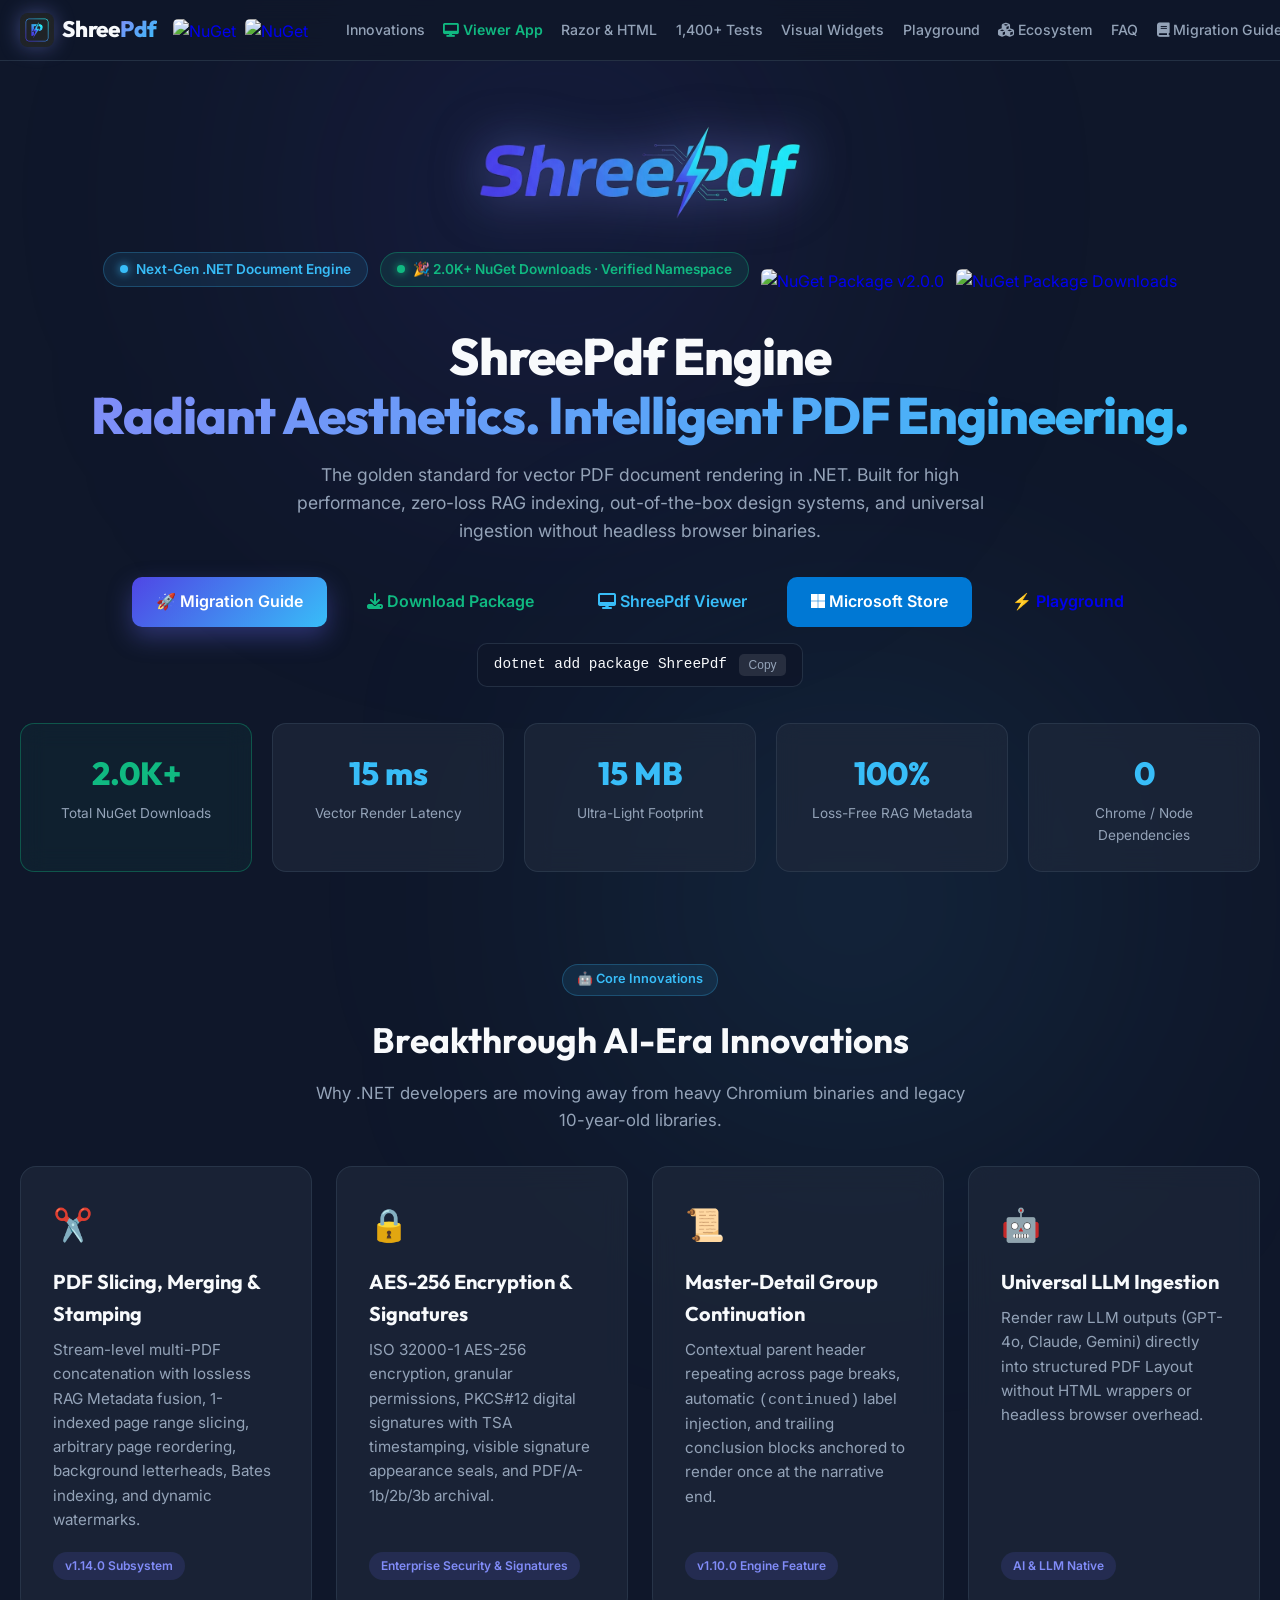
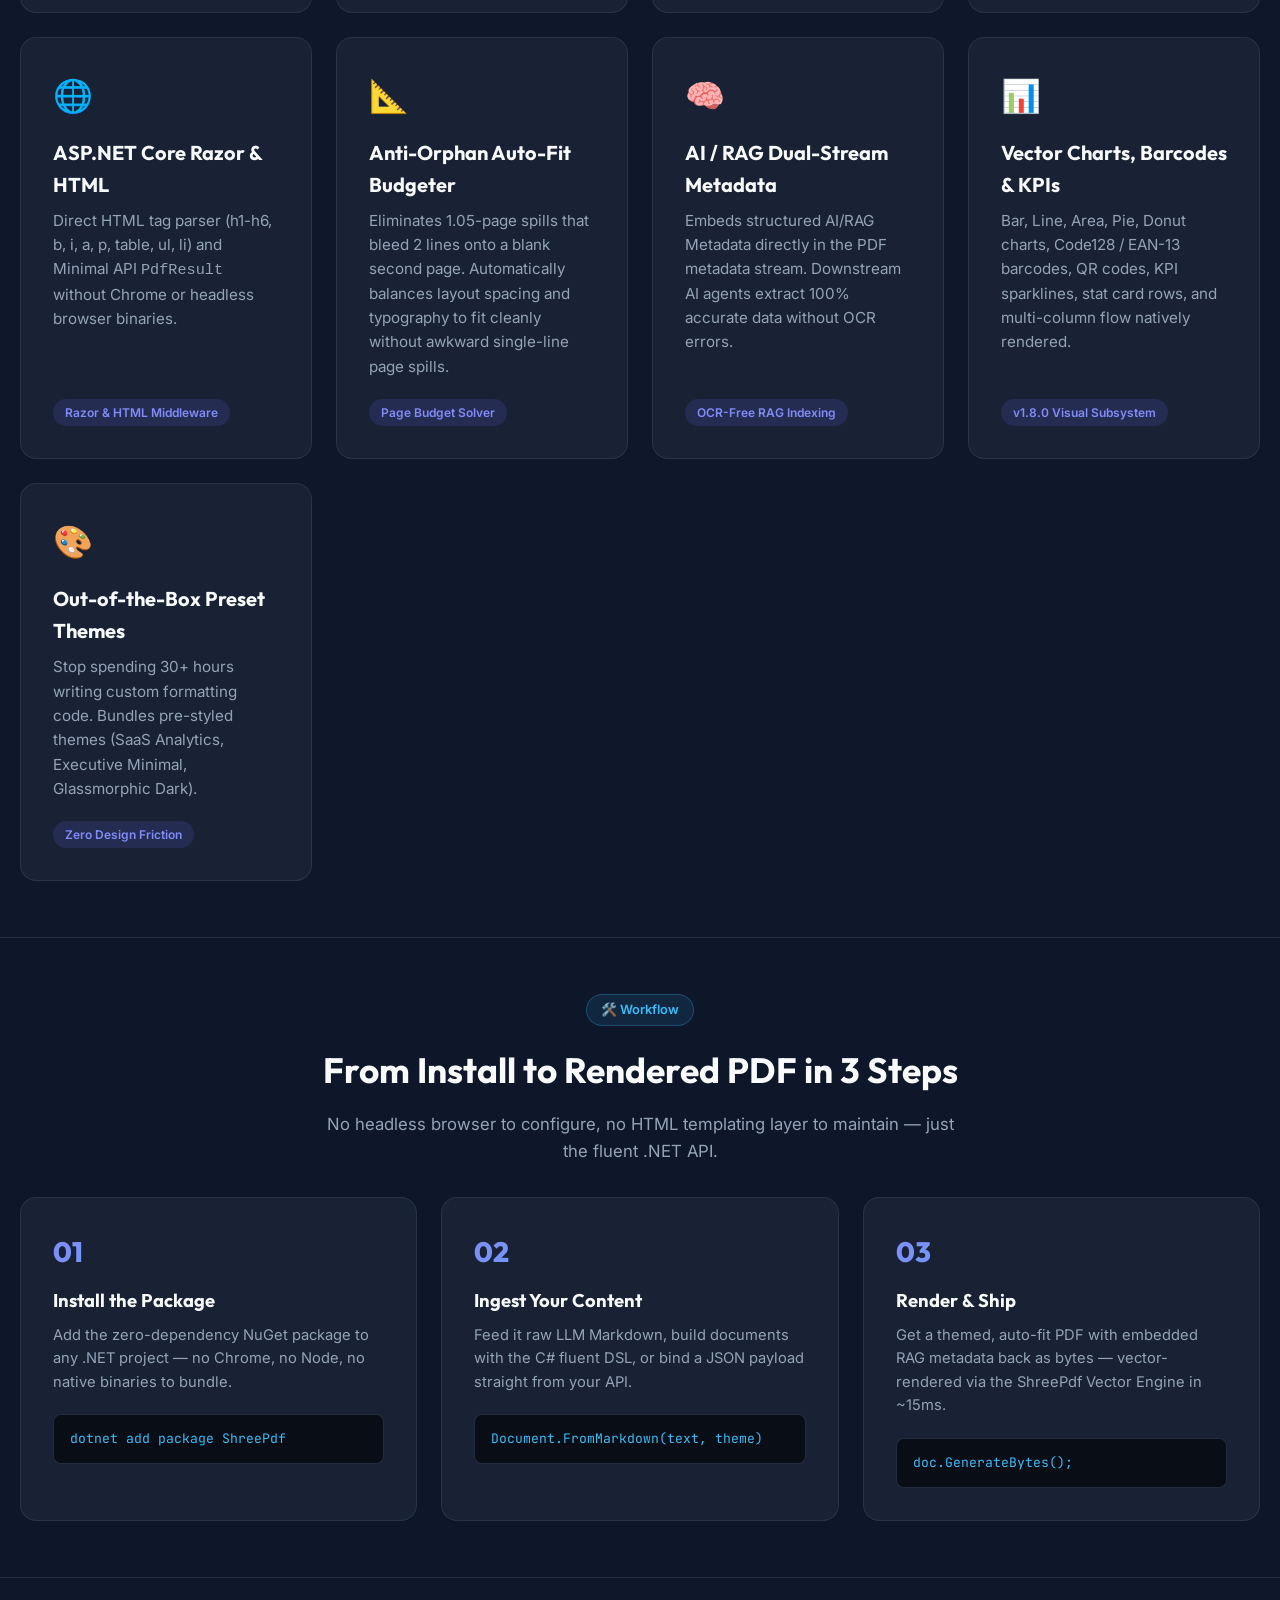
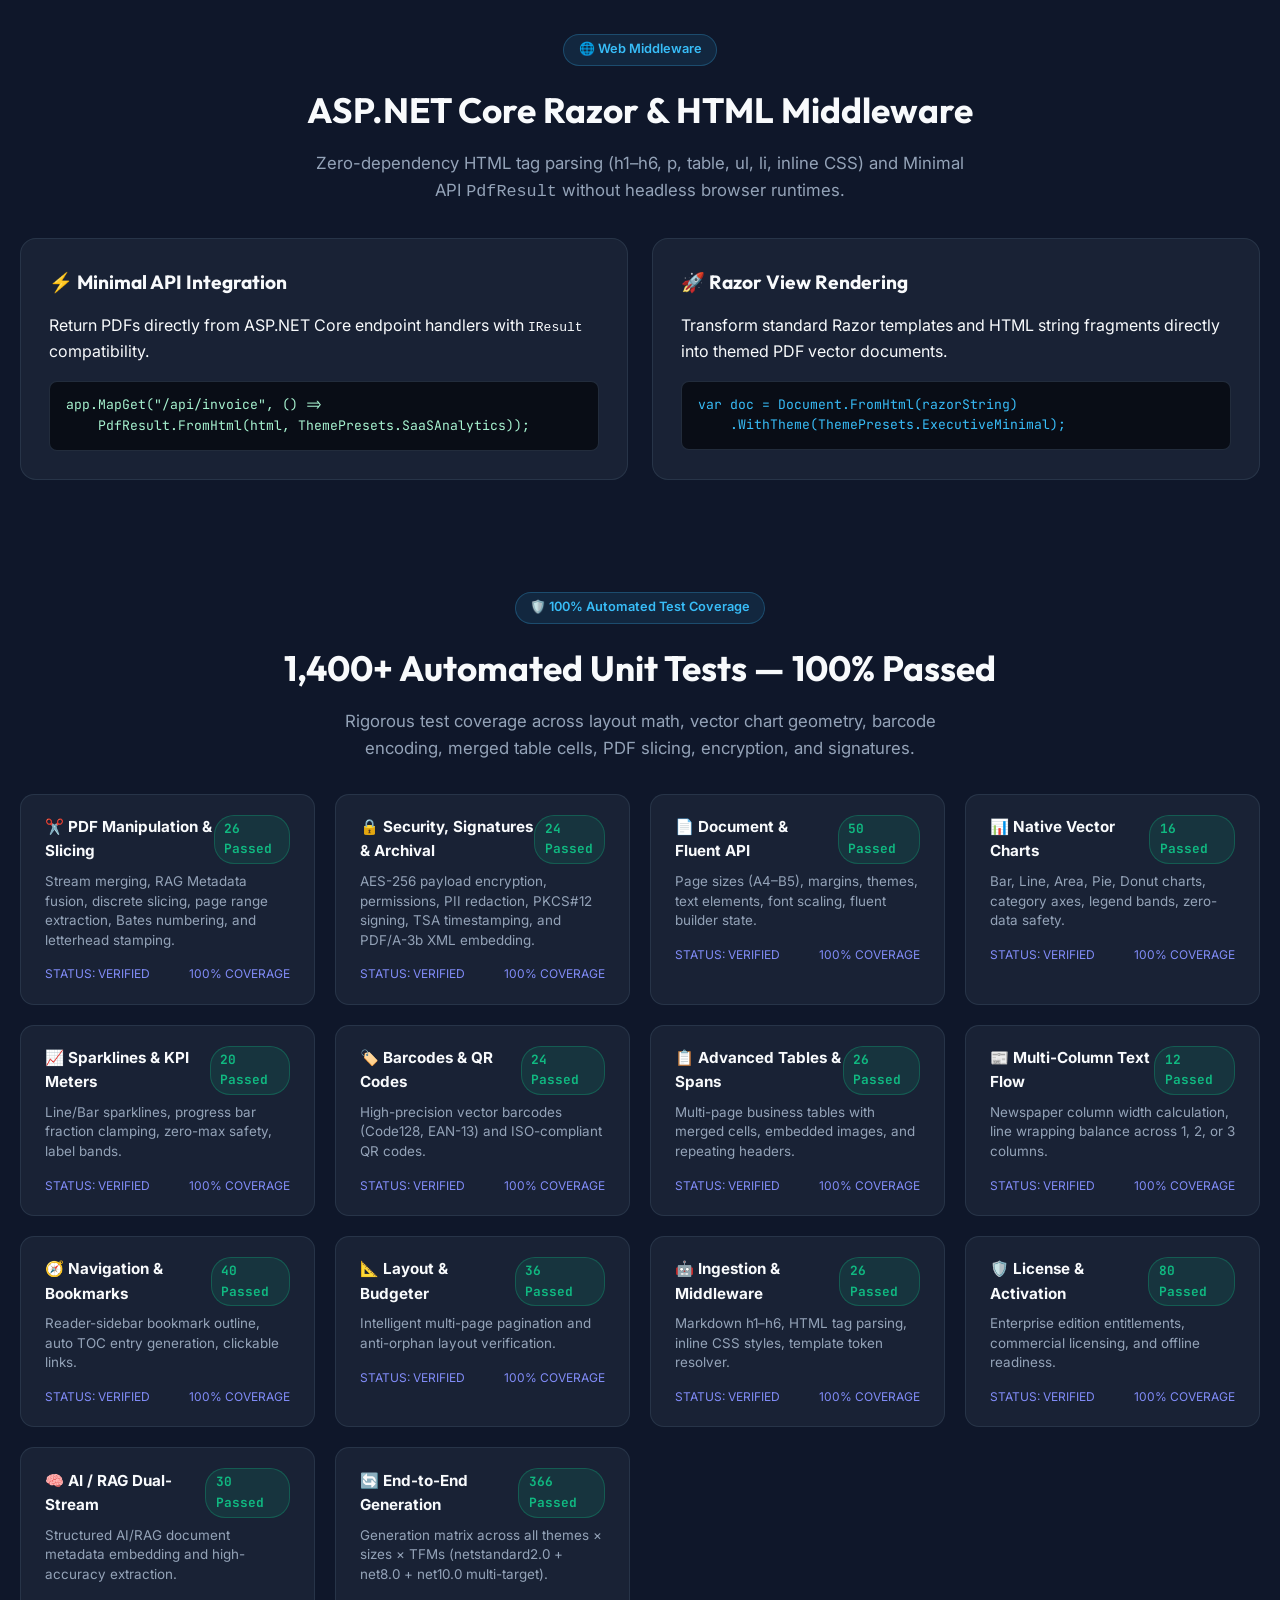
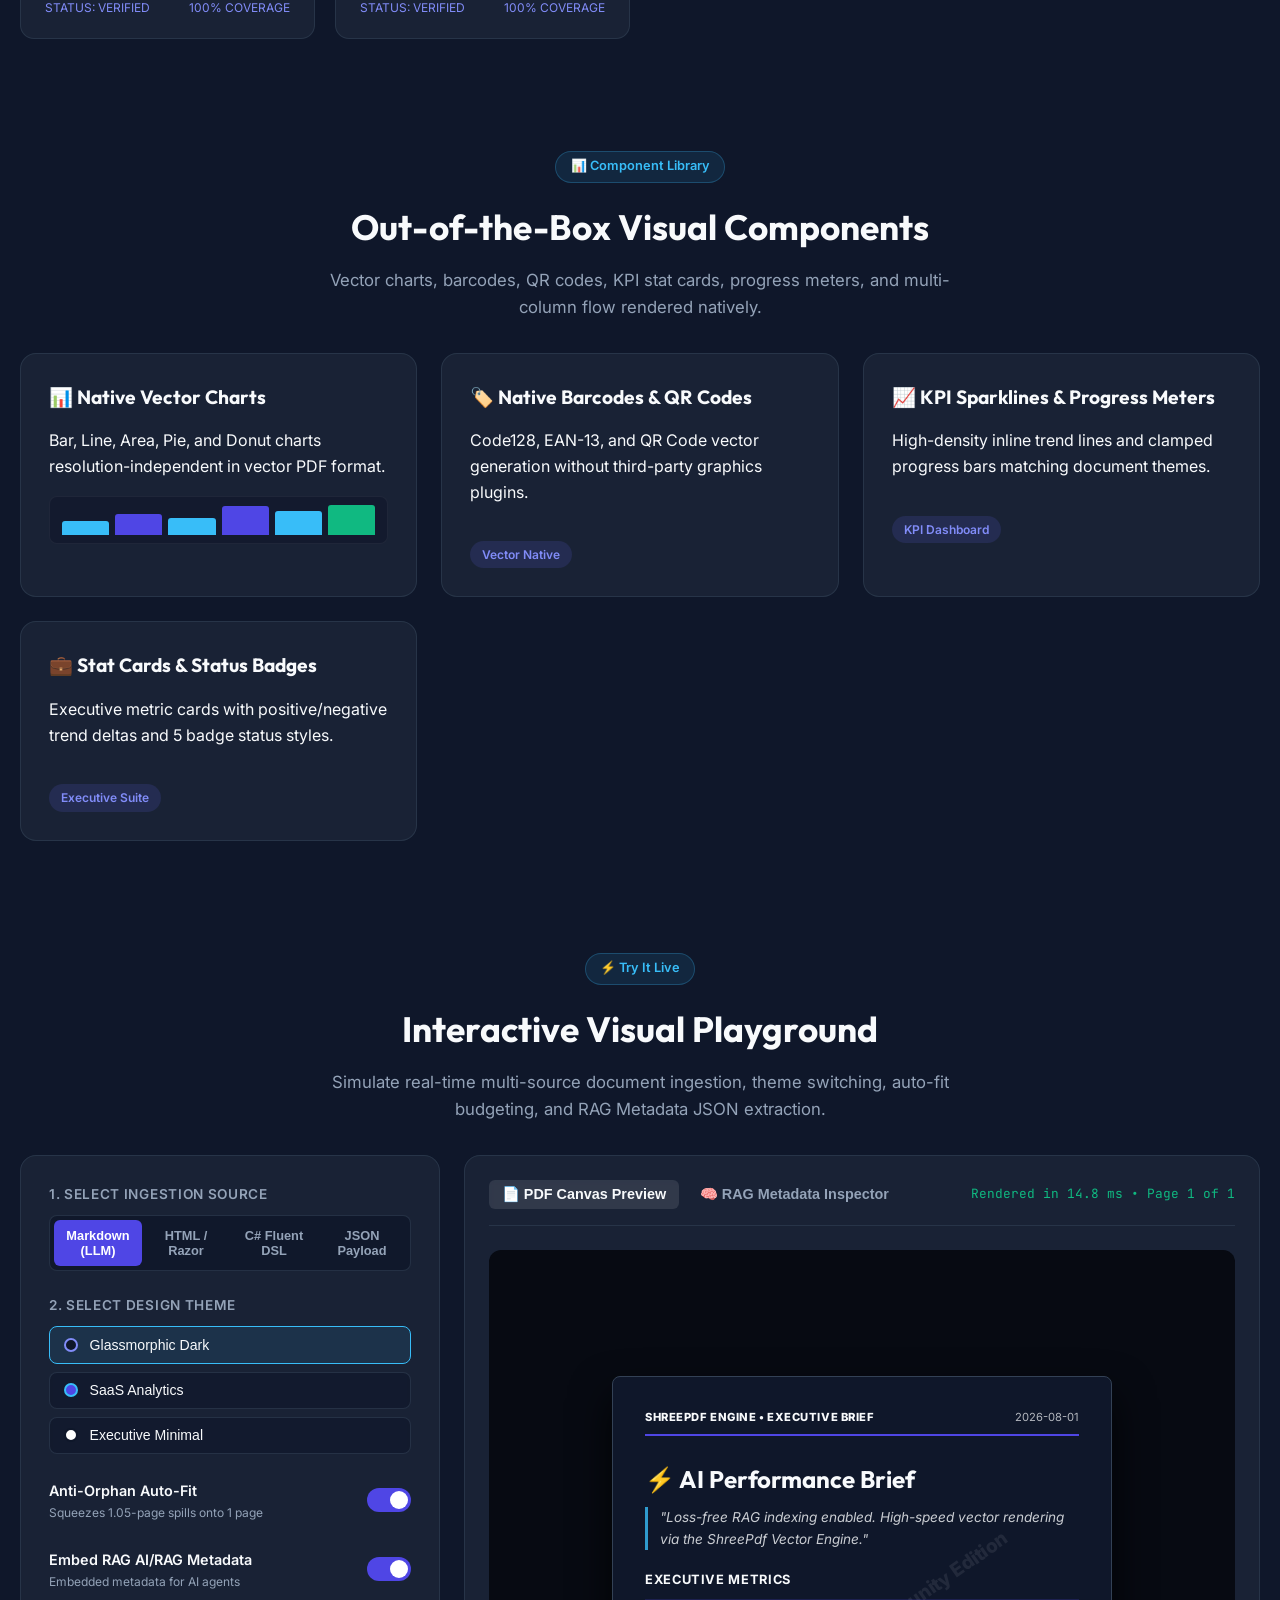
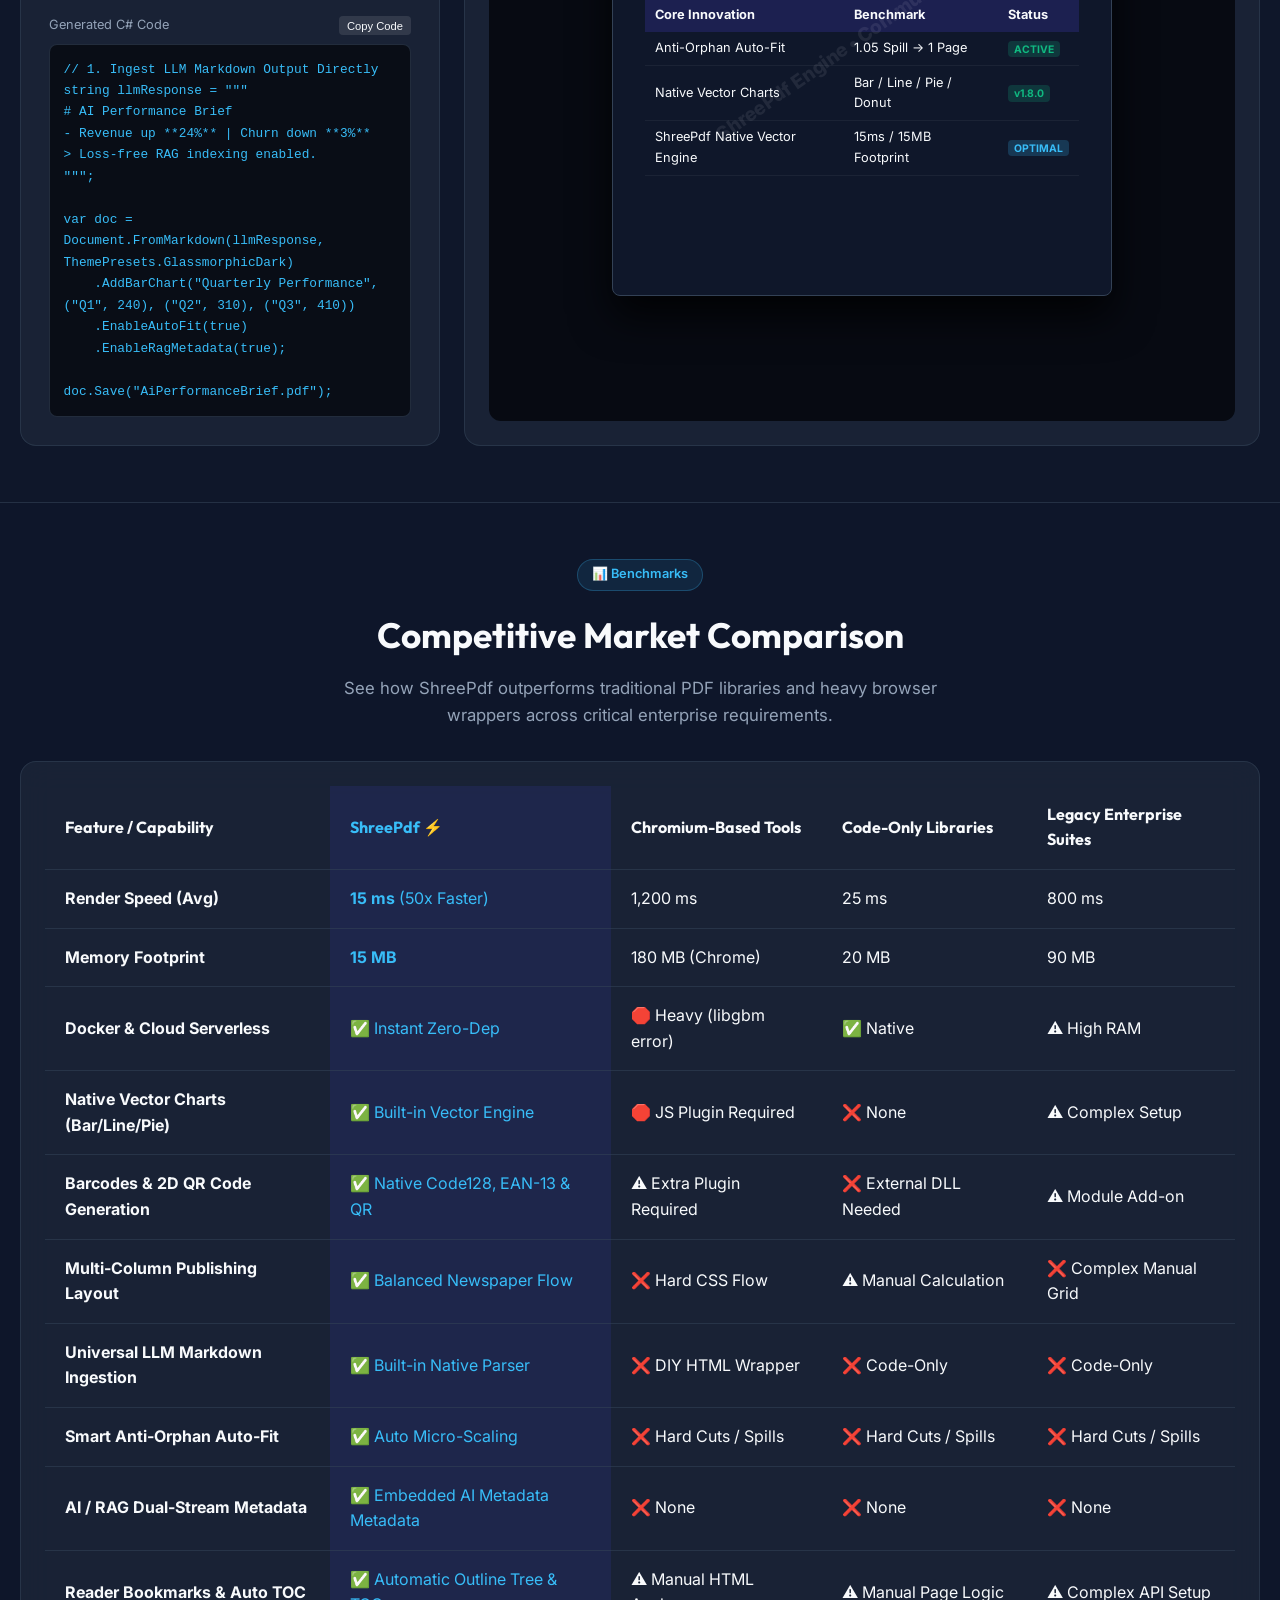
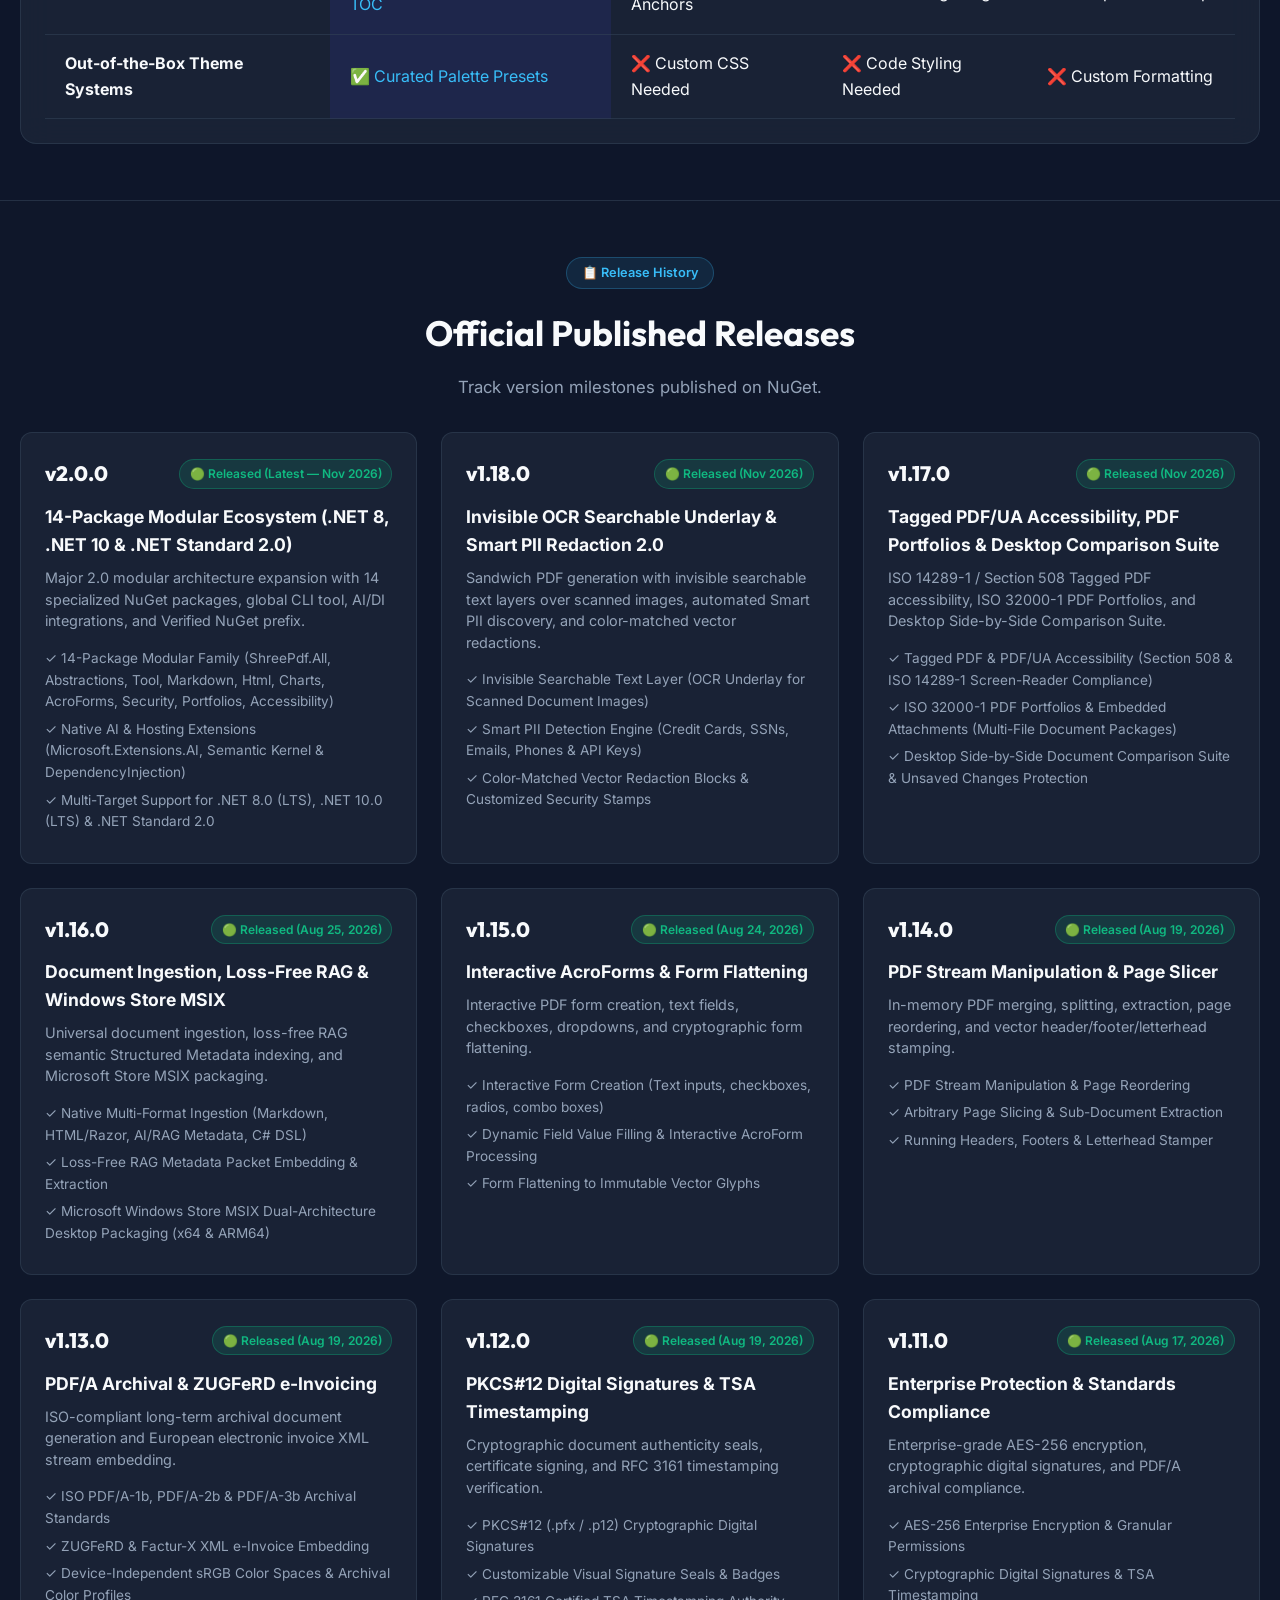
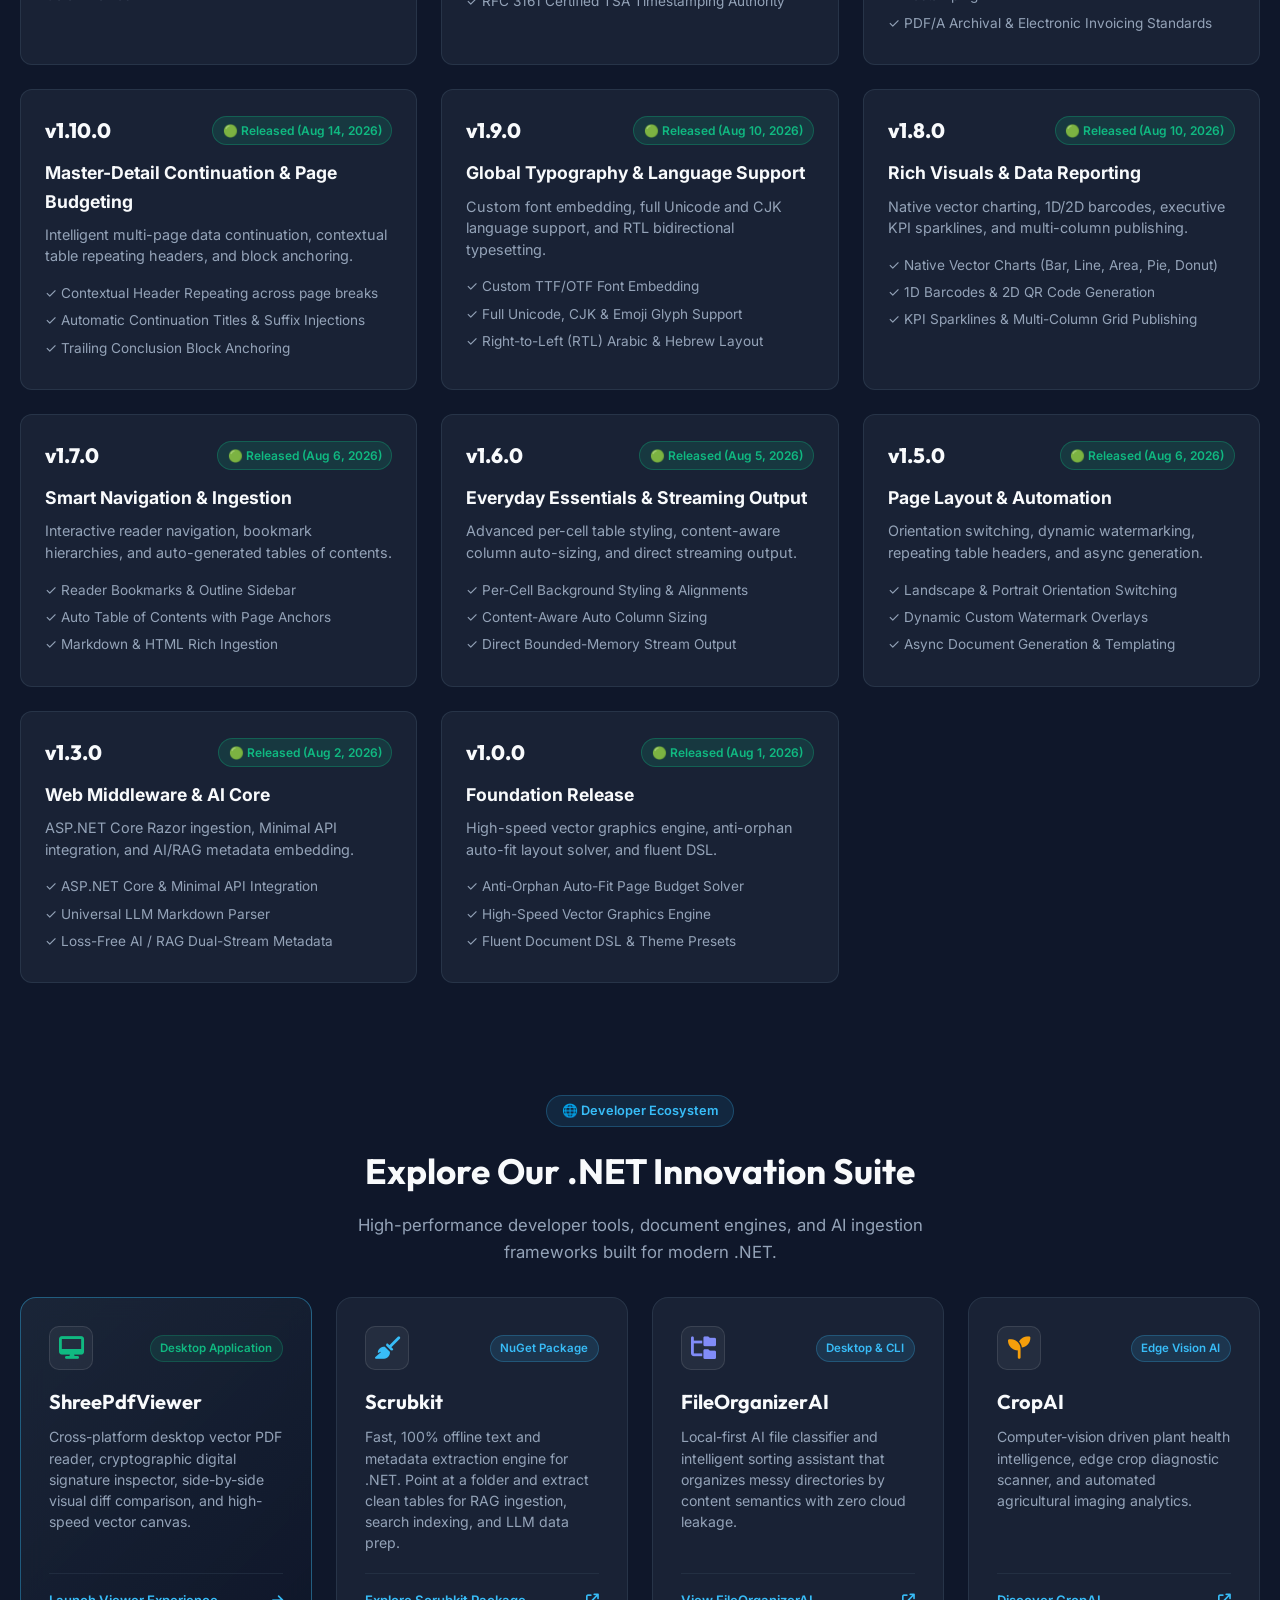
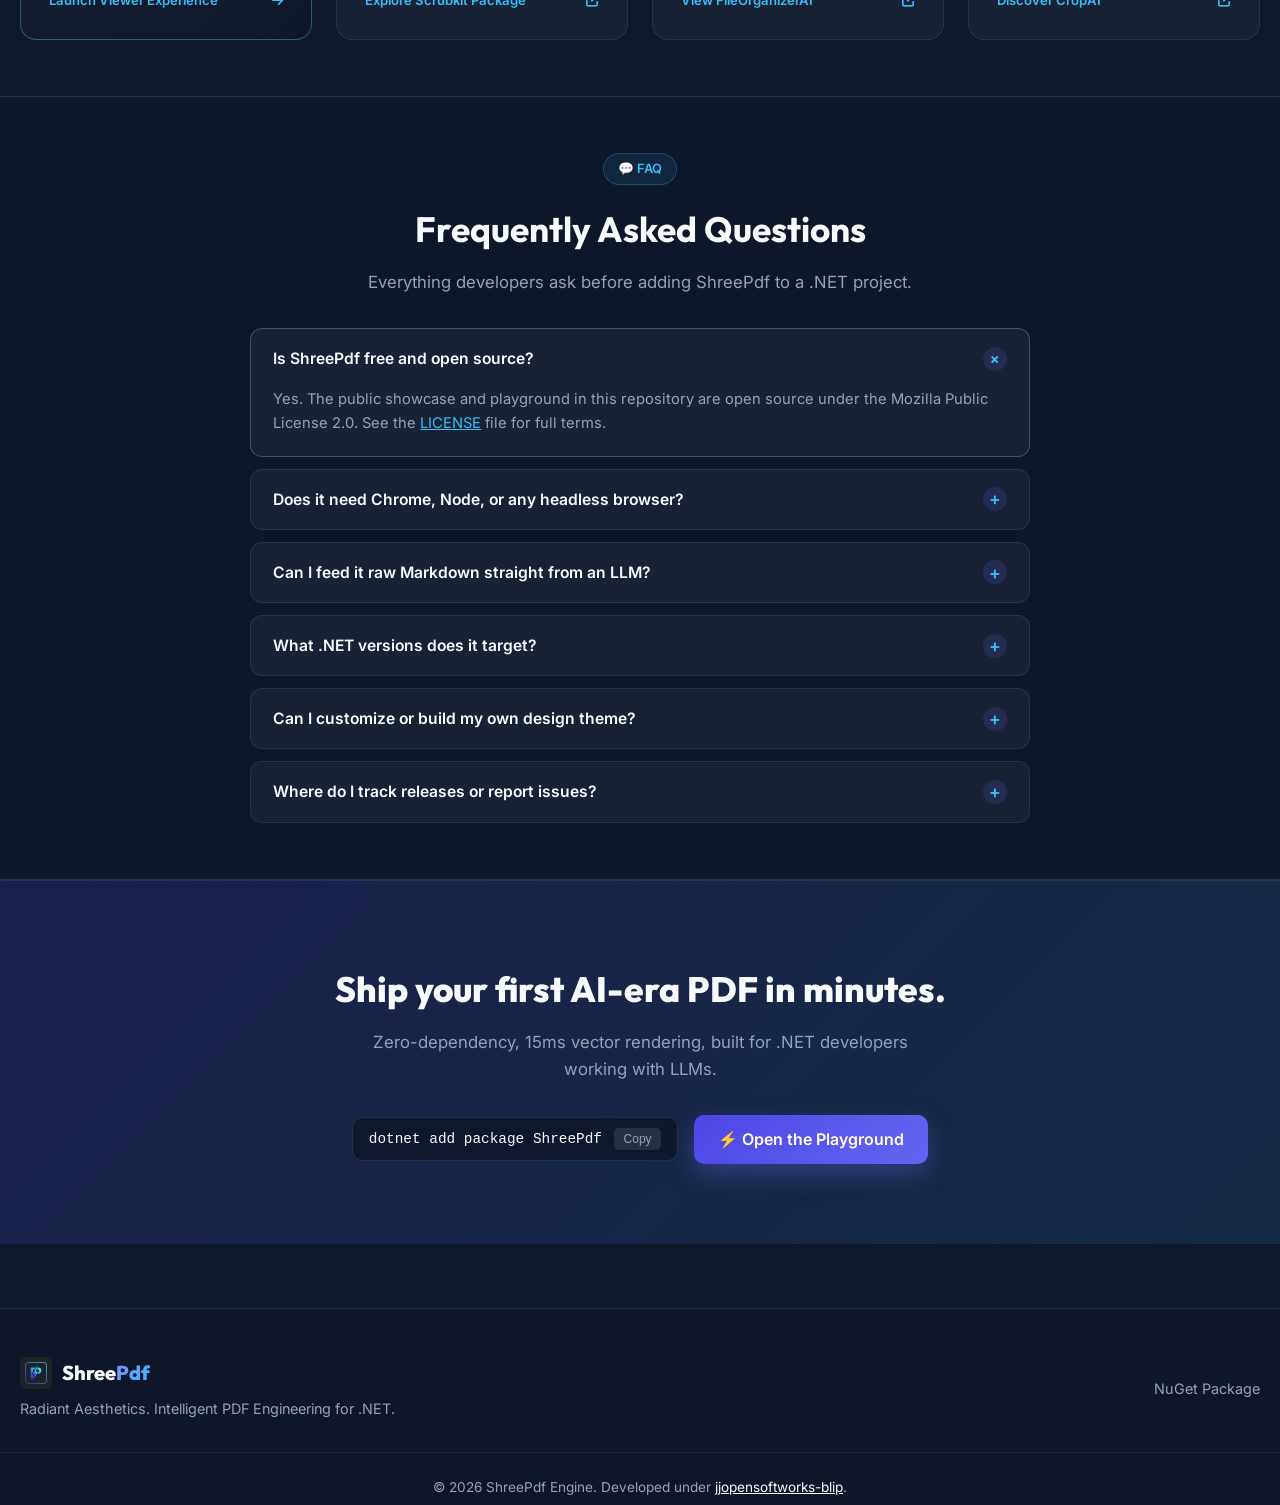
==== commit 46721256: "fix(cache): bump app.js and style.css cache-busting query string to v=2.0.1" ====
--- a/index.html
+++ b/index.html
@@ -61,7 +61,7 @@
     <link rel="preconnect" href="https://fonts.gstatic.com" crossorigin>
     <link href="https://fonts.googleapis.com/css2?family=Inter:wght@300;400;500;600;700;800&family=Outfit:wght@400;600;700;800&family=JetBrains+Mono:wght@400;500;600&display=swap" rel="stylesheet">
     <link rel="stylesheet" href="https://cdnjs.cloudflare.com/ajax/libs/font-awesome/6.4.0/css/all.min.css">
-    <link rel="stylesheet" href="style.css?v=1.14.0">
+    <link rel="stylesheet" href="style.css?v=2.0.1">
 </head>
 <body>
     <div class="ambient-glow glow-1"></div>
@@ -1164,6 +1164,6 @@
         </div>
     </footer>
 
-    <script src="app.js?v=1.14.0"></script>
+    <script src="app.js?v=2.0.1"></script>
 </body>
 </html>
